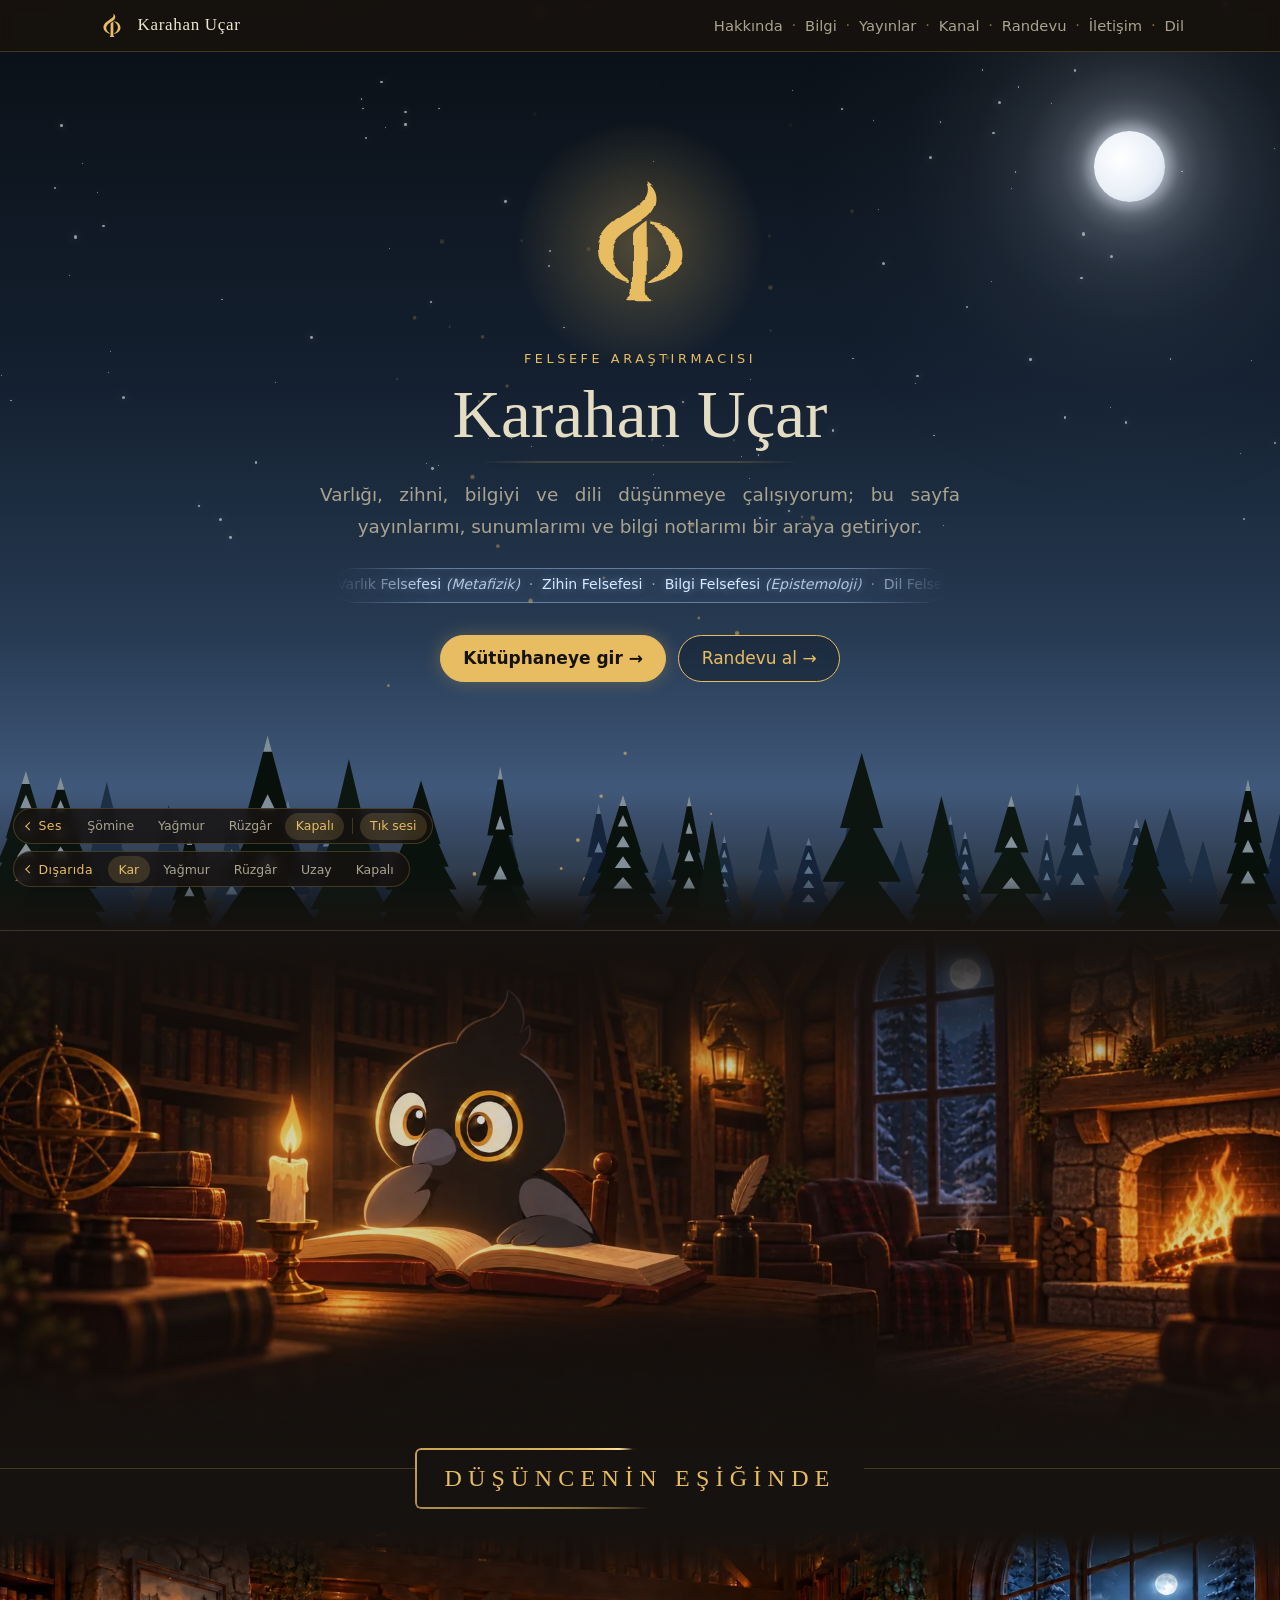
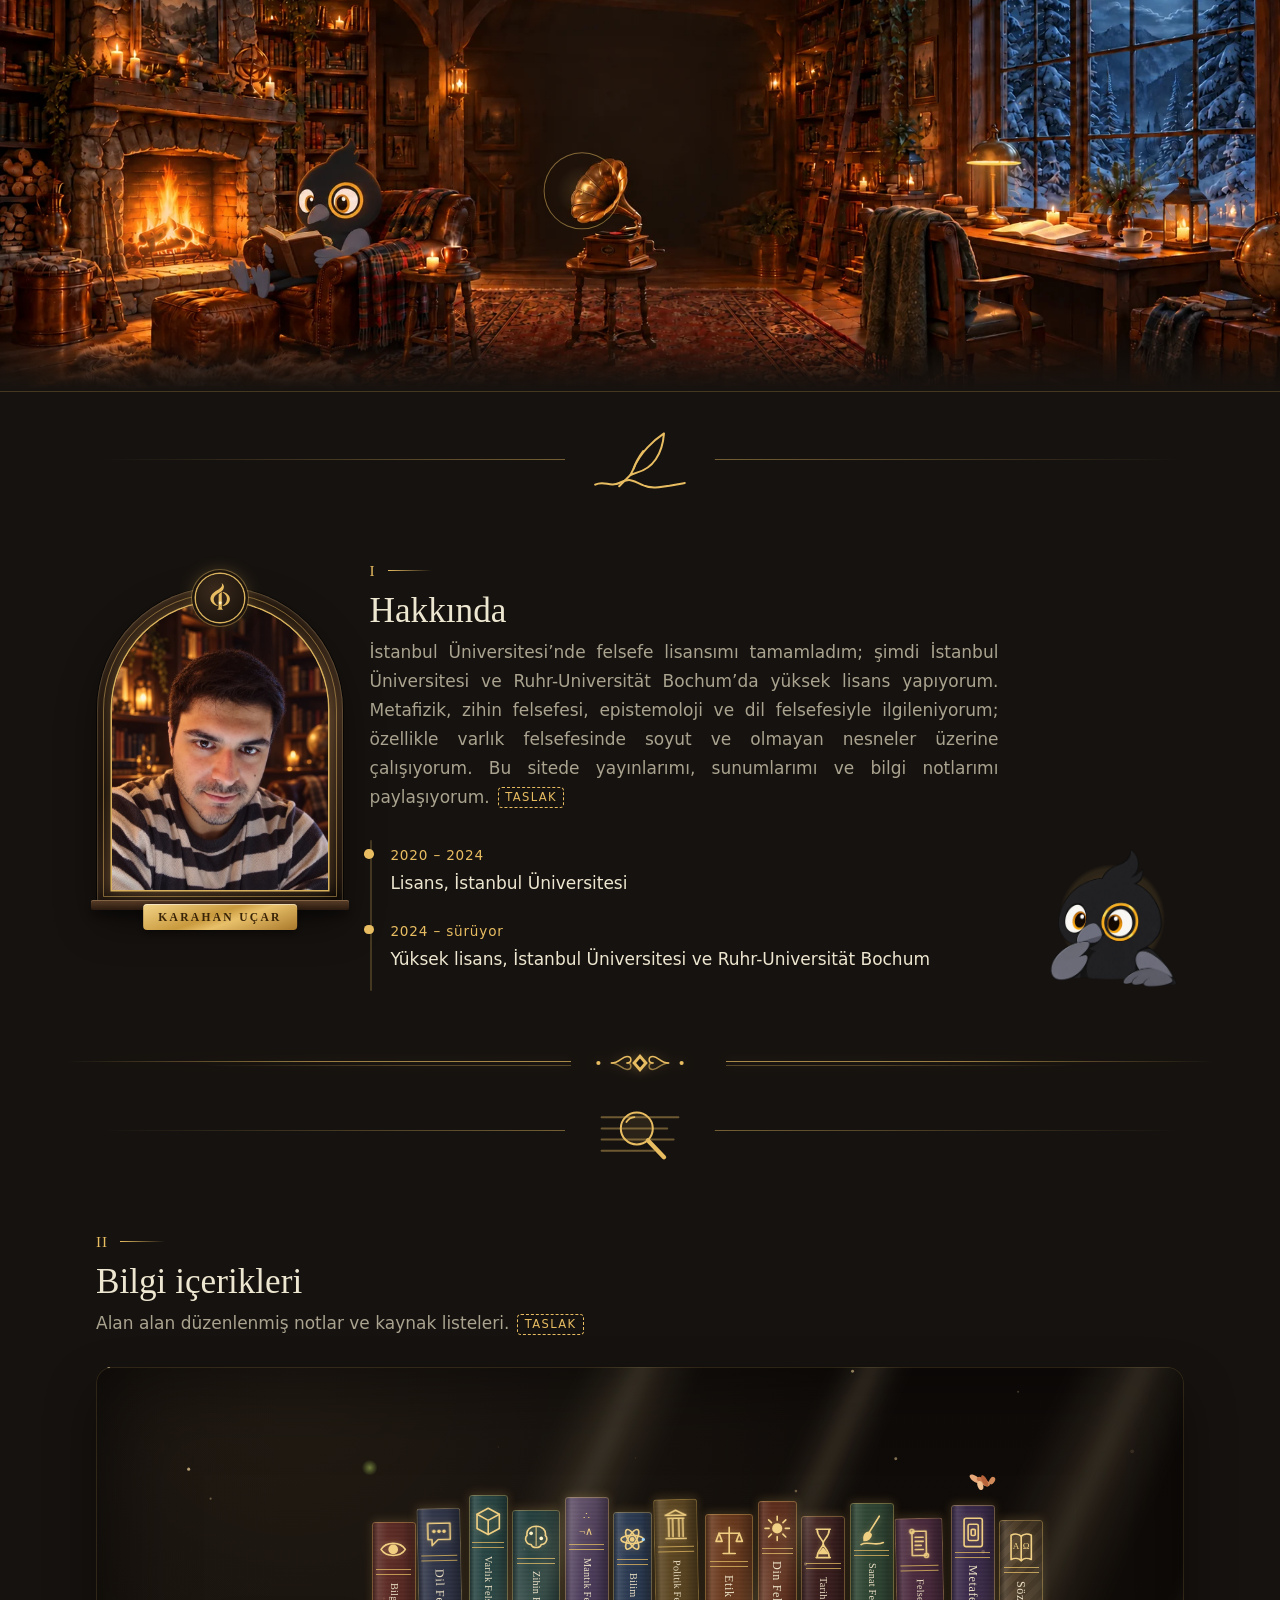
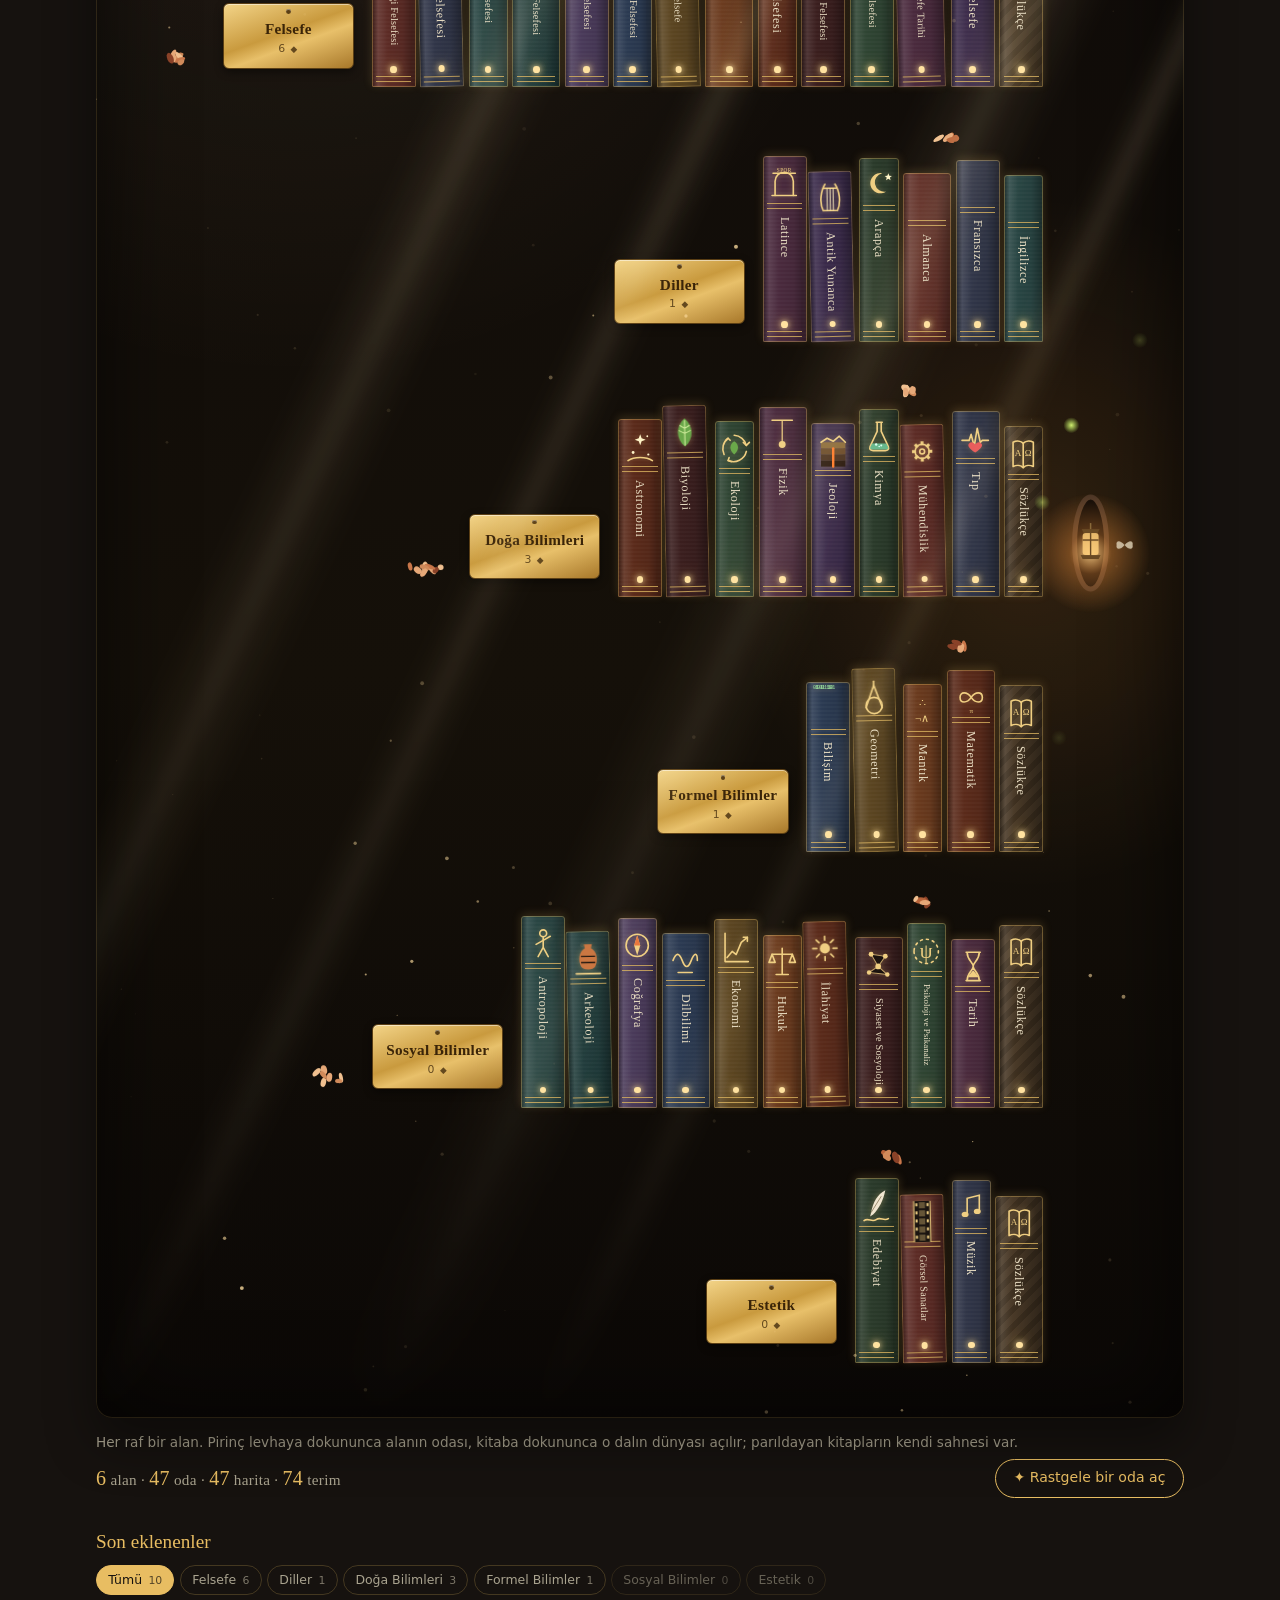
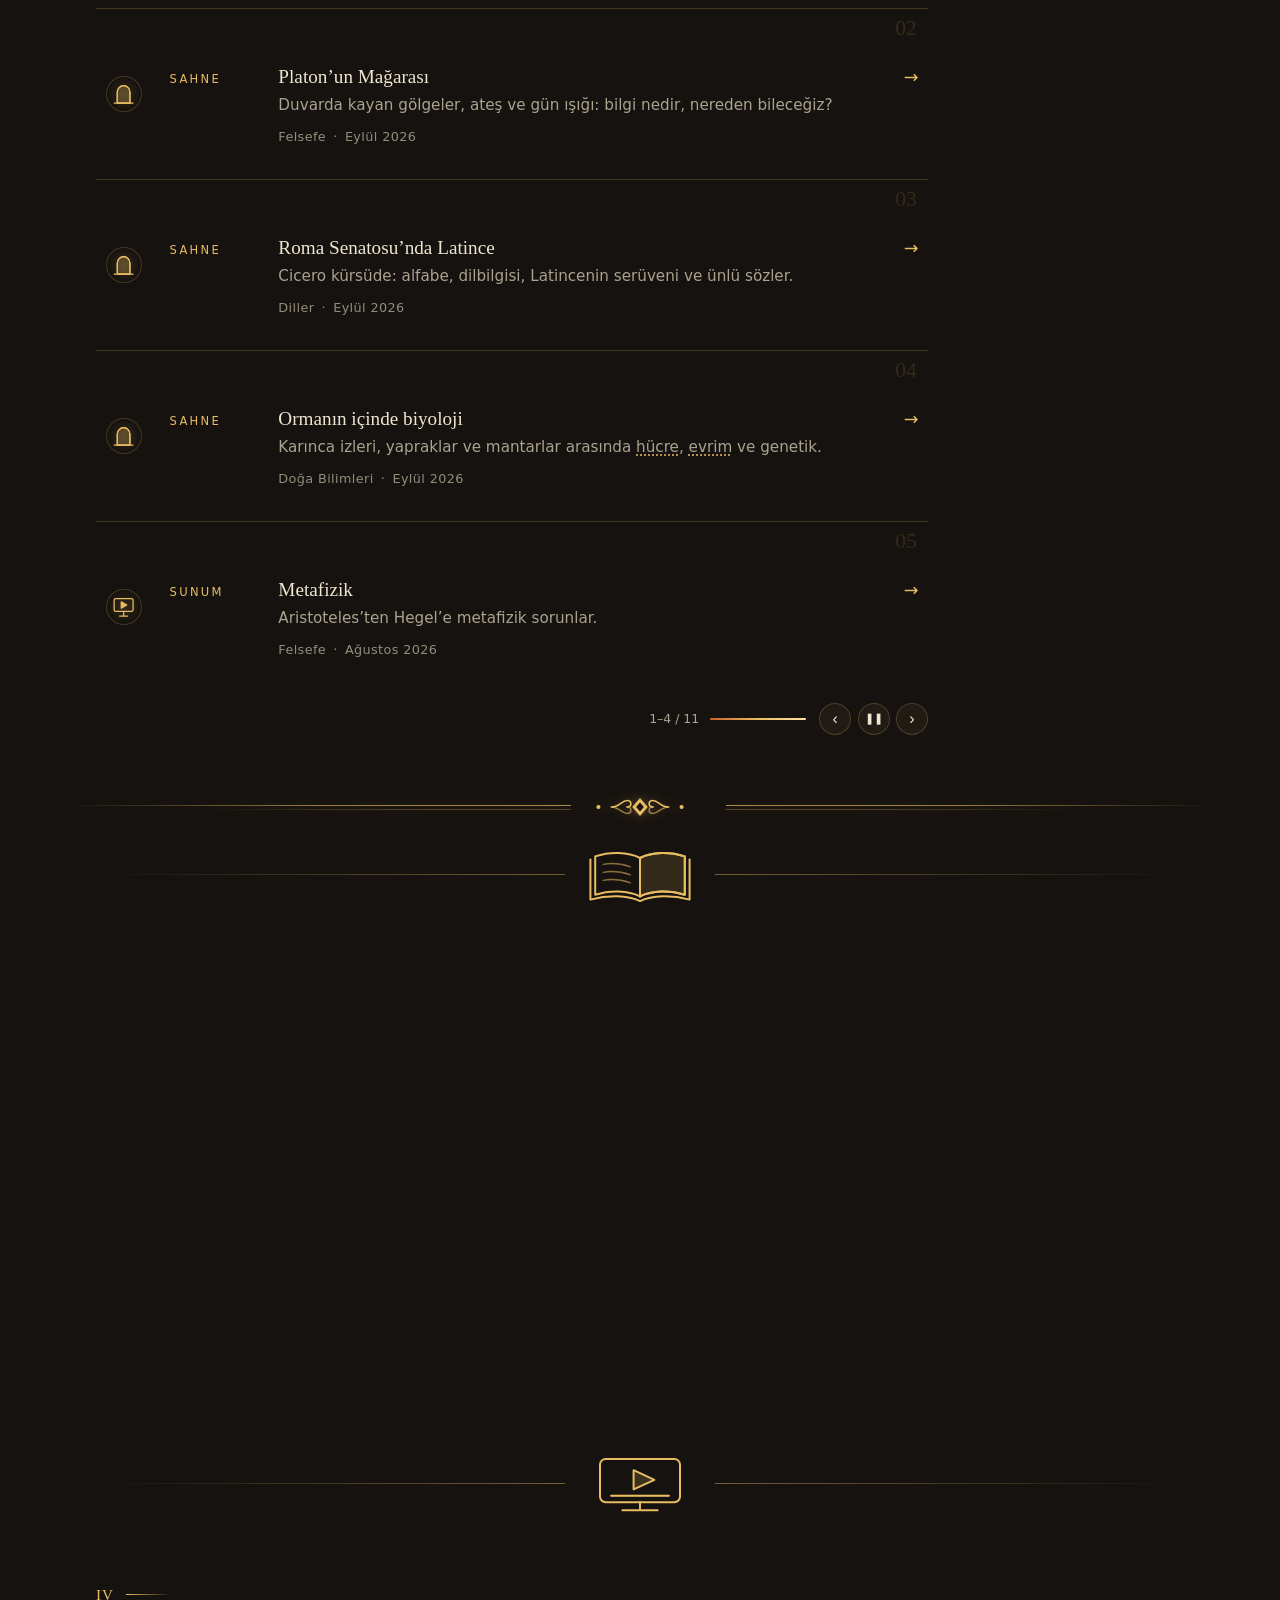
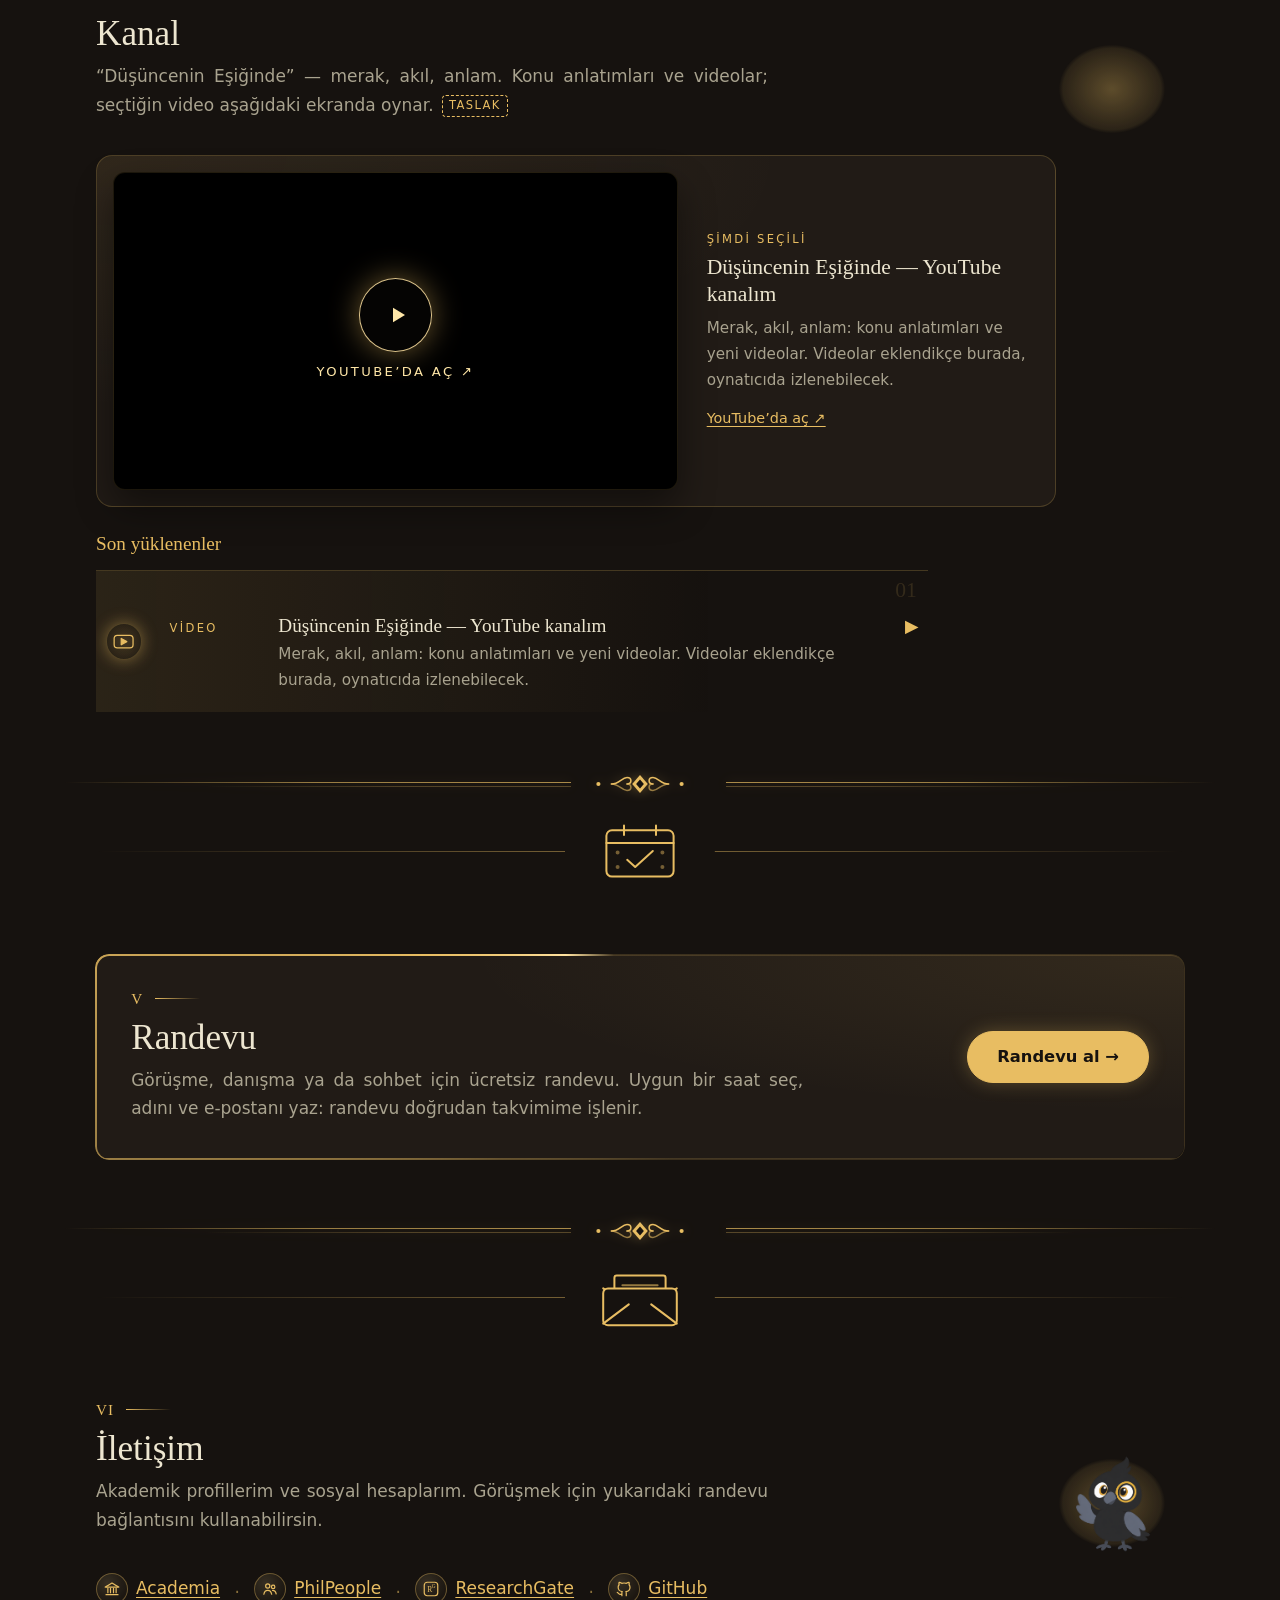
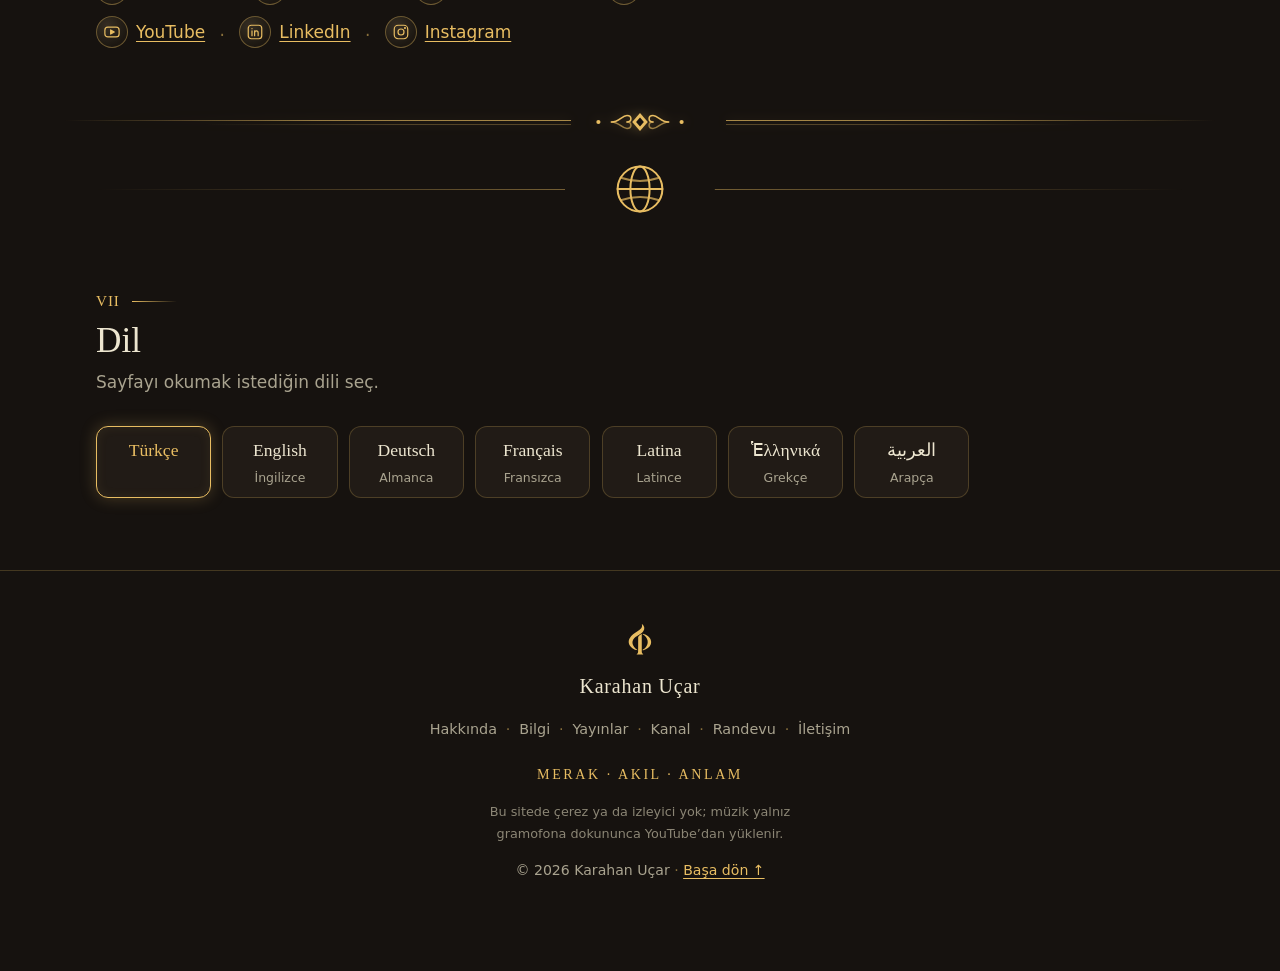
==== karahanucar-com/index.html @ e43ade20 "Randevu: Google Takvim randevu akışı sayfanın içinde; sürüm 20260927a Co-Authored-By: Claude Opus 5." ====
<!DOCTYPE html>
<html lang="tr">
<head>
  <meta charset="UTF-8">
  <meta name="viewport" content="width=device-width, initial-scale=1">
  <title>Karahan Uçar — Felsefe, metafizik ve zihin felsefesi</title>
  <meta name="description" content="Karahan Uçar: felsefe araştırmacısı. Metafizik, zihin felsefesi, epistemoloji ve dil felsefesi; yayınlar, sunumlar ve bilgi içerikleri.">
  <meta name="theme-color" content="#16120f">
  <meta name="color-scheme" content="dark light">
  <link rel="icon" href="assets/logo.svg" type="image/svg+xml">
  <!-- Paylaşım önizlemesi (WhatsApp, LinkedIn, X...). Alan adı alınınca og:image ve og:url tam adrese (https://karahanucar.com/...) çevrilmeli; site-kontrol.py hatırlatır. -->
  <meta property="og:type" content="website">
  <meta property="og:site_name" content="Karahan Uçar">
  <meta property="og:title" content="Karahan Uçar — Düşüncenin Eşiğinde">
  <meta property="og:description" content="Felsefe araştırmacısı: metafizik, zihin felsefesi, epistemoloji ve dil felsefesi. Yayınlar, etkileşimli sunumlar ve bilgi notları.">
  <meta property="og:image" content="assets/og-kapak.jpg">
  <meta property="og:image:width" content="1200">
  <meta property="og:image:height" content="630">
  <meta property="og:image:alt" content="Karlı bir gecede şömineli kütüphane, ortada altın phi-alev logo, masada kitap okuyan kuzgun maskot">
  <meta property="og:locale" content="tr_TR">
  <meta name="twitter:card" content="summary_large_image">
  <!-- Arama motorları için kimlik kartı: yeni bir profil açılırsa sameAs listesine ekle -->
  <script type="application/ld+json">
  {
    "@context": "https://schema.org",
    "@type": "Person",
    "name": "Karahan Uçar",
    "jobTitle": "Felsefe araştırmacısı",
    "affiliation": [
      { "@type": "CollegeOrUniversity", "name": "İstanbul Üniversitesi" },
      { "@type": "CollegeOrUniversity", "name": "Ruhr-Universität Bochum" }
    ],
    "knowsAbout": ["Metafizik", "Zihin felsefesi", "Epistemoloji", "Dil felsefesi"],
    "sameAs": [
      "https://philpeople.org/profiles/karahan-ucar",
      "https://istanbul.academia.edu/KarahanU%C3%A7ar",
      "https://www.researchgate.net/profile/Karahan-Ucar",
      "https://github.com/karahanucr",
      "https://www.youtube.com/@karahan6927",
      "https://www.linkedin.com/in/karahan-undefined-ba685223a/",
      "https://www.instagram.com/karahan.ucr/"
    ]
  }
  </script>
  <link rel="preload" as="image" href="assets/gpt/maskotlu-kutuphane.webp" fetchpriority="high">
  <link rel="stylesheet" href="css/style.css?v=20260927a">
  <link rel="stylesheet" href="css/sahne.css?v=20260927a">
  <script>document.documentElement.classList.add("js");
    /* Tema: ay/güneş tıklamasıyla seçilen gündüz hâli, boyamadan önce uygulanır (yanıp sönme olmasın) */
    try { if (localStorage.getItem("tema") === "gunduz") document.documentElement.classList.add("gunduz"); } catch (e) {}</script>
</head>
<body>

<a class="atla" href="#hakkinda">İçeriğe geç</a>

<!-- Dışarıdaki hava (kar/yağmur) ve şömine ışığı: sayfanın arkasında sabit katmanlar -->
<canvas id="hava" aria-hidden="true"></canvas>
<div class="ates-isigi" aria-hidden="true"></div>
<div class="simsek" aria-hidden="true"></div>

<!-- Ateş dalgalanması: logoya uygulanan hafif ısı-titreşimi filtresi (şekli yeniden çizmez) -->
<svg width="0" height="0" style="position:absolute" aria-hidden="true" focusable="false">
  <defs>
    <filter id="ates" x="-10%" y="-10%" width="120%" height="120%">
      <feTurbulence id="ates-gurultu" type="fractalNoise" baseFrequency="0.012 0.03" numOctaves="2" seed="4" result="n"/>
      <feDisplacementMap in="SourceGraphic" in2="n" scale="9" xChannelSelector="R" yChannelSelector="G"/>
    </filter>
  </defs>
</svg>

<header class="top">
  <div class="wrap">
    <a class="brand" href="#top"><img src="assets/logo-seffaf.svg" alt="" width="32" height="32"><span>Karahan Uçar</span></a>
    <nav aria-label="Ana menü">
      <a href="#hakkinda">Hakkında</a>
      <span class="ayir" aria-hidden="true">·</span>
      <a href="#bilgi">Bilgi</a>
      <span class="ayir" aria-hidden="true">·</span>
      <a href="#yayinlar">Yayınlar</a>
      <span class="ayir" aria-hidden="true">·</span>
      <a href="#kanal">Kanal</a>
      <span class="ayir" aria-hidden="true">·</span>
      <a href="#randevu">Randevu</a>
      <span class="ayir" aria-hidden="true">·</span>
      <a href="#iletisim">İletişim</a>
      <span class="ayir" aria-hidden="true">·</span>
      <div class="dil-menu">
        <a href="#dil" class="dil-tetik" aria-haspopup="true">Dil</a>
        <ul class="dil-liste">
          <li><button type="button" data-dil="tr" lang="tr" data-sabit>Türkçe</button></li>
          <li><button type="button" data-dil="en" lang="en" data-sabit>English</button></li>
          <li><button type="button" data-dil="de" lang="de" data-sabit>Deutsch</button></li>
          <li><button type="button" data-dil="fr" lang="fr" data-sabit>Français</button></li>
          <li><button type="button" data-dil="la" lang="la" data-sabit>Latina</button></li>
          <li><button type="button" data-dil="el" lang="grc" data-sabit>Ἑλληνικά</button></li>
          <li><button type="button" data-dil="ar" lang="ar" data-sabit>العربية</button></li>
        </ul>
      </div>
    </nav>
  </div>
  <!-- Okuma ilerlemesi: menünün alt kenarında, kaydırdıkça soldan sağa yanan kor çizgisi -->
  <div class="ilerleme" aria-hidden="true"></div>
</header>

<main id="top">
  <div class="hero">
    <button type="button" class="ay" aria-pressed="false" aria-label="Gündüze geç (güneşi doğur)" title="Güneşi doğur"></button>
    <div class="yildizlar" aria-hidden="true"></div>
    <div class="orman" aria-hidden="true"></div>
    <canvas id="kor" aria-hidden="true"></canvas>
    <div class="wrap hero-in">
      <div class="flame-wrap">
        <img class="flame" src="assets/logo-seffaf.svg" alt="Karahan Uçar logosu: altın rengi phi ve alev" width="144" height="144">
      </div>
      <p class="eyebrow">Felsefe araştırmacısı</p>
      <h1>Karahan Uçar</h1>
      <p class="lead">Varlığı, zihni, bilgiyi ve dili düşünmeye çalışıyorum; bu sayfa yayınlarımı, sunumlarımı ve bilgi notlarımı bir araya getiriyor.</p>
      <!-- Çalışma alanları: tek bir şeritte, soldan sağa durmadan kayar (ikinci kopya kesintisiz döngü içindir) -->
      <ul class="tags" aria-label="Çalışma alanları">
        <li class="kayan kayan-serit"><span class="kayan-iz"><span>Varlık Felsefesi <span class="yun">(Metafizik)</span></span><i aria-hidden="true">·</i><span>Zihin Felsefesi</span><i aria-hidden="true">·</i><span>Bilgi Felsefesi <span class="yun">(Epistemoloji)</span></span><i aria-hidden="true">·</i><span>Dil Felsefesi</span><i aria-hidden="true">·</i><span class="kayan-kopya" aria-hidden="true"><span>Varlık Felsefesi <span class="yun">(Metafizik)</span></span><i>·</i><span>Zihin Felsefesi</span><i>·</i><span>Bilgi Felsefesi <span class="yun">(Epistemoloji)</span></span><i>·</i><span>Dil Felsefesi</span><i>·</i></span></span></li>
      </ul>
      <p class="hero-eylem">
        <a class="button button-dolu" href="#bilgi">Kütüphaneye gir →</a>
        <a class="button" href="#randevu">Randevu al →</a>
      </p>
    </div>
  </div>

  <div class="sahne" role="img" aria-label="Mum ışığında bir kütüphanede kitap okuyan kuzgun maskot">
    <div class="sahne-in">
      <img src="assets/gpt/maskotlu-kutuphane.webp" alt="" width="1915" height="821" fetchpriority="high" decoding="async">
    </div>
  </div>

  <!-- İki görsel bandı arasındaki eşik: kart çerçevelerindeki gibi dönen ışıklı, üstten ve alttan yazıyı çevreleyen çizgi -->
  <div class="wrap">
    <div class="esik"><span class="esik-yazi">Düşüncenin eşiğinde</span></div>
  </div>

<!-- Kabin iç mekânı (GPT Image üretimi, deneme): şömine, karlı pencere ve lamba ışığı üzerinde hafif hareket -->
  <div class="kabin-kap">
    <div class="kabin" role="img" aria-label="Ormanın ortasında kitaplıklı bir kabin: kuzgun maskot şöminenin önündeki deri koltukta kitap okuyor, kemerli pencerenin ardında karlı çam ormanı ve dolunay görünüyor">
      <div class="kabin-in">
        <img src="assets/gpt/kabin-maskot-koltuk-v3.webp" alt="" width="1915" height="821" loading="lazy" decoding="async">
        <div class="k-somine"></div>
        <div class="k-lamba"></div>
        <div class="k-kar"></div>
        <button type="button" class="gramofon" style="--x:0.455;--y:0.555;--w:0.06" aria-haspopup="dialog" aria-expanded="false">
          <span class="sr-only">Müzik çal</span>
        </button>
      </div>
    </div>
  </div>

  <!-- Radyo çubuğu: gramofona tıklayınca sayfanın altında açılır; YouTube API yalnız o zaman yüklenir.
       Video karesi küçük tutulur, gerçek kontrol (çal/duraklat/ileri/geri/kapat) kendi düğmelerimizle yapılır. -->
  <div class="radyo" hidden role="region" aria-label="Müzik çubuğu">
    <div class="radyo-kare"><div id="radyo-oynatici"></div></div>
    <div class="radyo-bilgi">
      <span class="radyo-baslik">Müzik yükleniyor…</span>
      <span class="radyo-durum"></span>
    </div>
    <div class="radyo-kontrol">
      <button type="button" class="radyo-geri" aria-label="Önceki parça">⏮</button>
      <button type="button" class="radyo-oynat" aria-label="Çal / Duraklat" aria-pressed="false">▶</button>
      <button type="button" class="radyo-ileri" aria-label="Sonraki parça">⏭</button>
      <button type="button" class="radyo-sessiz" aria-label="Sesi kapat/aç" aria-pressed="false">🔊</button>
    </div>
    <button type="button" class="radyo-kapat" aria-label="Müziği kapat">×</button>
  </div>

  <div class="wrap ayrac" aria-hidden="true">
    <svg class="ikon" viewBox="0 0 140 80" width="112" height="64" fill="none" stroke="currentColor" stroke-width="2.5" stroke-linecap="round" stroke-linejoin="round">
      <path class="yaz" pathLength="1" d="M14 72C26 66 32 76 44 70S60 66 72 72S92 76 126 70"/>
      <g class="tuy">
        <path d="M100 8C88 16 70 32 62 52L58 60L66 57C86 52 98 34 100 8Z"/>
        <path d="M58 60L44 74M74 30C68 38 64 46 62 52"/>
      </g>
    </svg>
  </div>

  <section id="hakkinda" class="reveal">
    <div class="wrap hakkinda">
      <!-- Portre: kütüphane penceresi gibi kemerli, oyma ahşap çerçeve; tepede logolu kilit taşı, altta pirinç levha.
           Çerçeve sabittir; yalnız camda ara sıra bir ışık yansıması geçer ve alttan mum ışığı hafifçe nefes alır. -->
      <figure class="portre">
        <span class="portre-cerceve" aria-hidden="true"></span>
        <span class="portre-cam"><img src="assets/portre.webp" alt="Karahan Uçar’ın portresi" width="600" height="800" loading="lazy" decoding="async"><span class="portre-parilti" aria-hidden="true"></span></span>
        <span class="portre-kilit" aria-hidden="true"><svg class="logo-ciz" viewBox="0 0 1254 1254" width="40" height="40"><defs><mask id="lcMaske" maskUnits="userSpaceOnUse" x="0" y="0" width="1254" height="1254"><path class="lc-kalem" d="M688 152 C712 212 712 282 652 356 C600 410 490 450 420 530 C352 610 332 700 372 780 C404 846 460 888 526 916 L548 1046 L712 1046 L716 924 C800 896 886 836 912 750 C936 668 902 590 850 540 C806 496 762 468 716 452 L628 470 L628 1046" fill="none" stroke="#fff" stroke-width="175" stroke-linecap="round" stroke-linejoin="round"/></mask></defs><path d="M528.45,1058.63 C525,1053.71 527.2,1049.89 536.63,1044.42 C554.39,1034.1 565.05,1018.44 569.66,995.91 C571.24,988.16 571.42,970.14 571.94,766.5 L572.5,545.5 L575.12,538.76 C582.37,520.14 596.84,504.08 628.56,479.46 C642.03,469.02 660.47,455.66 672.5,447.65 L679.5,442.99 L680.07,715.24 C680.47,905.02 680.97,989.01 681.72,992.5 C686.36,1013.9 690.56,1022.63 701.47,1033.51 C706.38,1038.41 711.93,1042.81 715.74,1044.82 C722.35,1048.3 724,1050.23 724,1054.5 C724,1061.28 732.59,1060.74 625.99,1060.72 L529.91,1060.71 L528.45,1058.63 Z M521.5,928.54 C460.61,914.05 408.37,885.5 366.92,844.07 C266.74,743.95 264.28,620.33 360.29,511.33 C397.94,468.58 433.27,440.98 518.5,387.71 C549.74,368.18 581.23,347.16 597.5,334.96 C664.27,284.92 690.4,244.4 688.73,193.5 C688.12,174.79 685.81,165.64 676.28,144.06 C675.51,142.33 684.53,148.56 695.5,157.35 C761.79,210.45 774.74,287.3 729.17,357.07 C702.55,397.81 671.31,423.54 574.5,484.47 C509.55,525.34 482.59,544.82 460,567.16 C403.95,622.58 387.6,694.64 414.54,767.53 C434.71,822.11 474.3,869.49 533.57,909.96 C548.46,920.13 551.21,924.64 545.69,929.83 C542.53,932.79 538.45,932.57 521.5,928.54 Z M705.56,929.78 C701.52,924.01 704.49,919.2 716.26,912.43 C750.14,892.94 781.56,865.09 805.86,833 C863.09,757.43 873.79,667.62 835,588.5 C811.06,539.69 762.46,488.57 715.72,463.04 C705.29,457.34 702.62,452.3 707.04,446.67 C709.94,442.98 714.07,442.56 728.85,444.44 C803.1,453.89 882.99,507.02 924.87,574.79 C962.13,635.1 970.15,703.83 946.93,764.03 C915.04,846.71 827.55,912.74 726.46,930.43 C713.33,932.72 707.49,932.54 705.56,929.78 Z" fill="#E8BD62" fill-rule="evenodd" mask="url(#lcMaske)"/><circle class="lc-uc" cx="688" cy="152" r="46" fill="#fff3c8"/></svg></span>
        <figcaption class="portre-levha" data-sabit>Karahan Uçar</figcaption>
      </figure>
      <div class="hakkinda-metin">
        <p class="bolum-no" aria-hidden="true" data-sabit>I</p>
        <h2>Hakkında</h2>
        <p class="sub">İstanbul Üniversitesi’nde felsefe lisansımı tamamladım; şimdi İstanbul Üniversitesi ve Ruhr-Universität Bochum’da yüksek lisans yapıyorum. Metafizik, zihin felsefesi, epistemoloji ve dil felsefesiyle ilgileniyorum; özellikle varlık felsefesinde soyut ve olmayan nesneler üzerine çalışıyorum. Bu sitede yayınlarımı, sunumlarımı ve bilgi notlarımı paylaşıyorum.<span class="draft">taslak</span></p>
        <ul class="timeline">
          <li><span class="when">2020 – 2024</span><br>Lisans, İstanbul Üniversitesi</li>
          <li><span class="when">2024 – sürüyor</span><br>Yüksek lisans, İstanbul Üniversitesi ve Ruhr-Universität Bochum</li>
        </ul>
      </div>
      <img class="maskot maskot-yan" src="assets/gpt/maskot-seffaf.webp" alt="Kanadını çenesine dayamış, meraklı bakan kuzgun maskot" width="640" height="649" loading="lazy" decoding="async">
    </div>
  </section>

  <div class="wrap ayrac" aria-hidden="true">
    <svg class="ikon" viewBox="0 0 140 80" width="112" height="64" fill="none" stroke="currentColor" stroke-width="2.5" stroke-linecap="round" stroke-linejoin="round">
      <path d="M22 24H118M22 38H104M22 52H112M22 66H88" opacity=".42"/>
      <g class="mercek">
        <circle cx="66" cy="38" r="20"/>
        <path class="parilti" d="M53 30A14 14 0 0 1 63 24" stroke-width="2.2"/>
        <path d="M80 53L100 74" stroke-width="5.5"/>
      </g>
    </svg>
  </div>

  <section id="bilgi" class="reveal">
    <div class="wrap">
      <p class="bolum-no" aria-hidden="true" data-sabit>II</p>
      <h2>Bilgi içerikleri</h2>
      <p class="sub">Alan alan düzenlenmiş notlar ve kaynak listeleri.<span class="draft">taslak</span></p>

      <!-- Kitaplık: her raf bir alan, her kitap bir dal. Raflar js/kitaplik.js'teki listeden kurulur (yeni dal eklemek için oraya bir satır ekle).
           Pirinç levha alanın odasını, kitap o dalın sahnesini açar; sahnesi olmayan kitap alanın odasına götürür. -->
      <div class="kitaplik" id="kitaplik"></div>
      <p class="raf-ipucu">Her raf bir alan. Pirinç levhaya dokununca alanın odası, kitaba dokununca o dalın dünyası açılır; parıldayan kitapların kendi sahnesi var.</p>
      <!-- Kitaplığın özeti ve tesadüf düğmesi: raftan rastgele bir kitap çekip odasını açar -->
      <div class="kitaplik-alt">
        <p class="kl-sayac" aria-live="polite"><span data-sabit class="kl-s-alan">6</span> <span>alan</span> · <span data-sabit class="kl-s-oda">0</span> <span>oda</span> · <span data-sabit class="kl-s-harita">0</span> <span>harita</span> · <span data-sabit class="kl-s-terim">0</span> <span>terim</span></p>
        <button type="button" class="rastgele-oda"><span aria-hidden="true">✦</span> Rastgele bir oda aç</button>
      </div>

      <div class="dizin-bas">
        <h3 class="alt-baslik">Son eklenenler</h3>
        <div class="dizin-suz" role="group" aria-label="Alanlara göre süz">
          <button type="button" class="suz" data-alan="hepsi" aria-pressed="true">Tümü <span class="suz-sayi" data-sabit></span></button>
          <button type="button" class="suz" data-alan="felsefe" aria-pressed="false">Felsefe <span class="suz-sayi" data-sabit></span></button>
          <button type="button" class="suz" data-alan="diller" aria-pressed="false">Diller <span class="suz-sayi" data-sabit></span></button>
          <button type="button" class="suz" data-alan="doga-bilimleri" aria-pressed="false">Doğa Bilimleri <span class="suz-sayi" data-sabit></span></button>
          <button type="button" class="suz" data-alan="formel-bilimler" aria-pressed="false">Formel Bilimler <span class="suz-sayi" data-sabit></span></button>
          <button type="button" class="suz" data-alan="sosyal-bilimler" aria-pressed="false">Sosyal Bilimler <span class="suz-sayi" data-sabit></span></button>
          <button type="button" class="suz" data-alan="estetik" aria-pressed="false">Estetik <span class="suz-sayi" data-sabit></span></button>
        </div>
      </div>
      <!-- YENİ İÇERİK EKLEMEK: js/icerik.js dosyasına bir kayıt ekle. Aynı kayıt kendiliğinden burada, türüne göre
           Yayınlar'da (belge) ya da Kanal'da (video) ve ilgili sahnenin "Çalışmalarım" sandığında görünür.
           Dörtten fazla kayıt olunca liste kendi penceresi içinde, sırayla akar (sayfa düzeni kıpırdamaz). -->
      <div class="dizin-kap akis" data-akis="bilgi"></div>
      <p class="dizin-bos" hidden>Bu rafta henüz içerik yok; yakında eklenecek.</p>
    </div>
  </section>


  <div class="wrap ayrac" aria-hidden="true">
    <svg class="kitap-ikon" viewBox="0 0 140 80" width="112" height="64" fill="none" stroke="currentColor" stroke-width="2" stroke-linecap="round" stroke-linejoin="round">
      <path d="M8 22V72C30 66 55 66 70 74C85 66 110 66 132 72V22"/>
      <path d="M70 20C55 12 32 12 14 18V66C32 60 55 60 70 68Z"/>
      <path d="M70 20C85 12 108 12 126 18V66C108 60 85 60 70 68Z"/>
      <path d="M70 20V68"/>
      <path class="satir" d="M24 28C34 26 46 27 58 31M24 38C34 36 46 37 58 41M24 48C34 46 46 47 58 51"/>
      <path class="sayfa" d="M70 20C85 12 108 12 126 18V66C108 60 85 60 70 68Z"/>
    </svg>
  </div>

  <section id="yayinlar" class="reveal">
    <div class="wrap">
      <p class="bolum-no" aria-hidden="true" data-sabit>III</p>
      <h2>Yayınlar</h2>
      <p class="sub">Makaleler, bildiriler, sunum metinleri ve diğer belgeler. Bir başlığa dokununca açıklaması ve indirme bağlantısı açılır.<span class="draft">taslak</span></p>
      <!-- Yeni yayın: js/icerik.js'e "belge" alanı olan bir kayıt ekle (dosyayı belgeler/ klasörüne koy). -->
      <div class="akis yayin-akis" data-akis="yayin"></div>
    </div>
  </section>

  <div class="wrap ayrac" aria-hidden="true">
    <svg class="ikon" viewBox="0 0 140 80" width="112" height="64" fill="none" stroke="currentColor" stroke-width="2.5" stroke-linecap="round" stroke-linejoin="round">
      <rect x="20" y="10" width="100" height="54" rx="7"/>
      <path d="M70 64V72M48 74H92"/>
      <path class="oynat" d="M62 24L88 36L62 48Z"/>
      <path d="M34 56H106" opacity=".25"/>
      <path class="ilerle" pathLength="1" d="M34 56H106"/>
    </svg>
  </div>

  <section id="kanal" class="reveal">
    <div class="wrap head">
      <div>
        <p class="bolum-no" aria-hidden="true" data-sabit>IV</p>
        <h2>Kanal</h2>
        <p class="sub">“Düşüncenin Eşiğinde” — merak, akıl, anlam. Konu anlatımları ve videolar; seçtiğin video aşağıdaki ekranda oynar.<span class="draft">taslak</span></p>
      </div>
      <img class="maskot maskot-yan" src="assets/maskot/kesfetti.png" alt="Neşeli kuzgun maskot iki kanadını açmış" width="170" height="141" loading="lazy" decoding="async">
    </div>
    <div class="wrap">
      <!-- Video ekranı: YouTube yalnız "İzle"ye basınca yüklenir (önceden hiçbir şey çekilmez). Videolar js/icerik.js'te (tur: "video"). -->
      <div class="video-panel">
        <div class="video-ekran">
          <div class="video-kapak"><img src="assets/kanal-banner.webp" alt="" width="1920" height="525" loading="lazy" decoding="async">
            <button type="button" class="video-oynat"><span class="video-oynat-daire" aria-hidden="true"><svg viewBox="0 0 40 40"><path d="M15 11L30 20L15 29Z"/></svg></span><span class="video-oynat-ad">İzle</span></button>
          </div>
          <div class="video-yer"></div>
        </div>
        <div class="video-bilgi">
          <p class="video-tur">Şimdi seçili</p>
          <h3 class="video-baslik" data-sabit></h3>
          <p class="video-aciklama" data-sabit></p>
          <a class="video-dis" href="https://www.youtube.com/@karahan6927" target="_blank" rel="noopener">YouTube’da aç ↗</a>
        </div>
      </div>
      <div class="dizin-bas"><h3 class="alt-baslik">Son yüklenenler</h3></div>
      <div class="dizin-kap akis" data-akis="video"></div>
    </div>
  </section>

  <div class="wrap ayrac" aria-hidden="true">
    <svg class="ikon" viewBox="0 0 140 80" width="112" height="64" fill="none" stroke="currentColor" stroke-width="2.5" stroke-linecap="round" stroke-linejoin="round">
      <rect x="28" y="14" width="84" height="58" rx="7"/>
      <path d="M28 30H112M50 8V20M90 8V20"/>
      <path d="M42 42h.01M98 42h.01M42 60h.01M98 60h.01" stroke-width="5" opacity=".45"/>
      <path class="yaz" pathLength="1" d="M54 51L64 60L86 40"/>
    </svg>
  </div>

  <!-- Randevu: "Randevu al" sayfanın içinde Google Takvim randevu sayfasını açar (seç → ad, soyad, e-posta → onay).
       data-gomme: Google Takvim › Randevu takvimi › Paylaş › "Web sitesine yerleştir" kodundaki src adresi (…/appointments/schedules/…?gv=true). -->
  <section id="randevu" class="reveal" data-gomme="">
    <div class="wrap">
      <div class="randevu-kart">
        <div>
          <p class="bolum-no" aria-hidden="true" data-sabit>V</p>
          <h2>Randevu</h2>
          <p class="sub">Görüşme, danışma ya da sohbet için ücretsiz randevu. Uygun bir saat seç, adını ve e-postanı yaz: randevu doğrudan takvimime işlenir.</p>
        </div>
        <p class="randevu-eylem"><a class="button button-dolu randevu-ac" href="https://calendar.app.google/ZSN4GiqtzyHujUwp6" target="_blank" rel="noopener" aria-expanded="false" aria-controls="randevu-takvim">Randevu al →</a></p>
      </div>
      <div class="randevu-takvim" id="randevu-takvim" hidden>
        <div class="rt-bas"><p class="rt-baslik"><span class="rt-simge" aria-hidden="true">✦</span> Uygun bir saat seç</p>
          <p class="rt-araclar"><a class="rt-sekme" href="https://calendar.app.google/ZSN4GiqtzyHujUwp6" target="_blank" rel="noopener">Yeni sekmede aç ↗</a><button type="button" class="rt-kapat" aria-label="Takvimi kapat">×</button></p></div>
        <div class="rt-cerceve"><p class="rt-yukleniyor">Takvim yükleniyor…</p></div>
        <p class="rt-not">Takvim Google Takvim tarafından sunulur; seçtiğin saat, adın ve e-postan yalnızca randevu için kullanılır.</p>
      </div>
    </div>
  </section>

  <div class="wrap ayrac" aria-hidden="true">
    <svg class="ikon" viewBox="0 0 140 80" width="112" height="64" fill="none" stroke="currentColor" stroke-width="2.5" stroke-linecap="round" stroke-linejoin="round">
      <path class="kapak" d="M24 28L70 58L116 28"/>
      <g class="mektup">
        <rect x="38" y="12" width="64" height="44" rx="3" class="dolgu"/>
        <path d="M48 24H92M48 34H82" opacity=".6"/>
      </g>
      <rect x="24" y="28" width="92" height="46" rx="6" class="dolgu"/>
      <path d="M24 72L56 48M116 72L84 48"/>
    </svg>
  </div>

  <section id="iletisim" class="reveal">
    <div class="wrap head">
      <div>
        <p class="bolum-no" aria-hidden="true" data-sabit>VI</p>
        <h2>İletişim</h2>
        <p class="sub">Akademik profillerim ve sosyal hesaplarım. Görüşmek için yukarıdaki randevu bağlantısını kullanabilirsin.</p>
      </div>
      <img class="maskot maskot-yan" src="assets/maskot/selamliyor.png" alt="Gözlüklü kuzgun maskot kanadını kaldırıp selam veriyor" width="170" height="141" loading="lazy" decoding="async">
    </div>
    <div class="wrap">
      <ul class="links" aria-label="Akademik profiller">
        <li><a href="https://istanbul.academia.edu/KarahanU%C3%A7ar" rel="noopener"><span class="lk-simge" aria-hidden="true"><svg viewBox="0 0 24 24" width="18" height="18" fill="none" stroke="currentColor" stroke-width="1.6" stroke-linecap="round" stroke-linejoin="round"><path d="M3 9.5L12 4l9 5.5"/><path d="M4.5 9.5h15"/><path d="M6.5 11v6M10 11v6M14 11v6M17.5 11v6"/><path d="M4 19.5h16"/></svg></span><span class="lk-ad">Academia</span></a></li>
        <li><a href="https://philpeople.org/profiles/karahan-ucar" rel="noopener"><span class="lk-simge" aria-hidden="true"><svg viewBox="0 0 24 24" width="18" height="18" fill="none" stroke="currentColor" stroke-width="1.6" stroke-linecap="round" stroke-linejoin="round"><circle cx="9" cy="8" r="2.8"/><path d="M3.8 19c.6-3.4 2.6-5.2 5.2-5.2s4.6 1.8 5.2 5.2"/><circle cx="16.2" cy="9.2" r="2.3"/><path d="M15.4 13.9c2.5 0 4.3 1.6 4.8 4.6"/></svg></span><span class="lk-ad">PhilPeople</span></a></li>
        <li><a href="https://www.researchgate.net/profile/Karahan-Ucar" rel="noopener"><span class="lk-simge" aria-hidden="true"><svg viewBox="0 0 24 24" width="18" height="18" fill="none" stroke="currentColor" stroke-width="1.6" stroke-linecap="round" stroke-linejoin="round"><rect x="3" y="3" width="18" height="18" rx="4"/><text x="7" y="16.5" font-family="Georgia,serif" font-size="10" fill="currentColor" stroke="none">R</text><text x="13" y="11" font-family="Georgia,serif" font-size="7" fill="currentColor" stroke="none">G</text></svg></span><span class="lk-ad">ResearchGate</span></a></li>
        <li><a href="https://github.com/karahanucr" rel="noopener"><span class="lk-simge" aria-hidden="true"><svg viewBox="0 0 24 24" width="18" height="18" fill="none" stroke="currentColor" stroke-width="1.6" stroke-linecap="round" stroke-linejoin="round"><path d="M9 19c-4 1.3-4-2-6-2.5M15 21v-3.5c0-1 .1-1.4-.5-2 2.8-.3 5.5-1.4 5.5-6a4.6 4.6 0 0 0-1.3-3.2 4.2 4.2 0 0 0-.1-3.2s-1-.3-3.4 1.3a11.6 11.6 0 0 0-6.2 0C6.6 2.8 5.6 3.1 5.6 3.1a4.2 4.2 0 0 0-.1 3.2A4.6 4.6 0 0 0 4.2 9.5c0 4.6 2.7 5.7 5.5 6-.6.6-.6 1.2-.5 2V21"/></svg></span><span class="lk-ad">GitHub</span></a></li>
      </ul>
      <ul class="links" aria-label="Sosyal hesaplar">
        <li><a href="https://www.youtube.com/@karahan6927" rel="noopener"><span class="lk-simge" aria-hidden="true"><svg viewBox="0 0 24 24" width="18" height="18" fill="none" stroke="currentColor" stroke-width="1.6" stroke-linecap="round" stroke-linejoin="round"><rect x="2.5" y="5.5" width="19" height="13" rx="4"/><path d="M10.2 9.2v5.6l4.8-2.8z" fill="currentColor"/></svg></span><span class="lk-ad">YouTube</span></a></li>
        <li><a href="https://www.linkedin.com/in/karahan-undefined-ba685223a/" rel="noopener"><span class="lk-simge" aria-hidden="true"><svg viewBox="0 0 24 24" width="18" height="18" fill="none" stroke="currentColor" stroke-width="1.6" stroke-linecap="round" stroke-linejoin="round"><rect x="3" y="3" width="18" height="18" rx="4"/><path d="M8 10.5V17M8 7.4v.1M11.5 17v-6.5M11.5 13.2c0-1.6 1-2.7 2.4-2.7s2.3 1 2.3 2.7V17"/></svg></span><span class="lk-ad">LinkedIn</span></a></li>
        <li><a href="https://www.instagram.com/karahan.ucr/" rel="noopener"><span class="lk-simge" aria-hidden="true"><svg viewBox="0 0 24 24" width="18" height="18" fill="none" stroke="currentColor" stroke-width="1.6" stroke-linecap="round" stroke-linejoin="round"><rect x="3" y="3" width="18" height="18" rx="5.2"/><circle cx="12" cy="12" r="4"/><circle cx="17.3" cy="6.7" r=".6" fill="currentColor"/></svg></span><span class="lk-ad">Instagram</span></a></li>
      </ul>
    </div>
  </section>
  <div class="wrap ayrac" aria-hidden="true">
    <svg class="ikon" viewBox="0 0 140 80" width="112" height="64" fill="none" stroke="currentColor" stroke-width="2.5" stroke-linecap="round" stroke-linejoin="round">
      <circle cx="70" cy="40" r="28"/>
      <path d="M42 40H98"/>
      <ellipse class="meridyen" cx="70" cy="40" rx="12" ry="28"/>
      <path d="M46 26Q70 34 94 26M46 54Q70 46 94 54" opacity=".7"/>
    </svg>
  </div>

  <section id="dil" class="reveal">
    <div class="wrap">
      <p class="bolum-no" aria-hidden="true" data-sabit>VII</p>
      <h2>Dil</h2>
      <p class="sub">Sayfayı okumak istediğin dili seç.</p>
      <div class="diller" role="group" aria-label="Dil">
        <button type="button" class="dil" data-dil="tr" lang="tr"><span class="dil-ad" data-sabit>Türkçe</span><span class="dil-tr">Türkçe</span></button>
        <button type="button" class="dil" data-dil="en" lang="en"><span class="dil-ad" data-sabit>English</span><span class="dil-tr">İngilizce</span></button>
        <button type="button" class="dil" data-dil="de" lang="de"><span class="dil-ad" data-sabit>Deutsch</span><span class="dil-tr">Almanca</span></button>
        <button type="button" class="dil" data-dil="fr" lang="fr"><span class="dil-ad" data-sabit>Français</span><span class="dil-tr">Fransızca</span></button>
        <button type="button" class="dil" data-dil="la" lang="la"><span class="dil-ad" data-sabit>Latina</span><span class="dil-tr">Latince</span></button>
        <button type="button" class="dil" data-dil="el" lang="grc"><span class="dil-ad" data-sabit>Ἑλληνικά</span><span class="dil-tr">Grekçe</span></button>
        <button type="button" class="dil" data-dil="ar" lang="ar"><span class="dil-ad" data-sabit>العربية</span><span class="dil-tr">Arapça</span></button>
      </div>
    </div>
  </section>
</main>

<footer>
  <div class="wrap">
    <a class="brand alt-marka" href="#top"><img src="assets/logo-seffaf.svg" alt="" width="40" height="40"><span>Karahan Uçar</span></a>
    <nav class="alt-menu" aria-label="Alt menü">
      <a href="#hakkinda">Hakkında</a><span class="ayir" aria-hidden="true">·</span>
      <a href="#bilgi">Bilgi</a><span class="ayir" aria-hidden="true">·</span>
      <a href="#yayinlar">Yayınlar</a><span class="ayir" aria-hidden="true">·</span>
      <a href="#kanal">Kanal</a><span class="ayir" aria-hidden="true">·</span>
      <a href="#randevu">Randevu</a><span class="ayir" aria-hidden="true">·</span>
      <a href="#iletisim">İletişim</a>
    </nav>
    <p class="motto">MERAK · AKIL · ANLAM</p>
    <p class="gizlilik">Bu sitede çerez ya da izleyici yok; müzik yalnız gramofona dokununca YouTube’dan yüklenir.</p>
    <p>© 2026 Karahan Uçar<span class="ayir" aria-hidden="true"> · </span><a href="#top">Başa dön ↑</a></p>
  </div>
</footer>

<script src="js/hareket.js?v=20260927a"></script>
<script src="js/icerik.js?v=20260927a"></script>
<script src="js/kitaplik.js?v=20260927a"></script>
<script src="js/ses.js?v=20260927a"></script>
<script src="js/diller.js?v=20260927a"></script>
<script src="js/yazi.js?v=20260927a"></script>
<script src="js/tema.js?v=20260927a"></script>
<script src="js/logo-ciz.js?v=20260927a" defer></script>
<script src="js/randevu.js?v=20260927a" defer></script>
<script src="js/kutuphane.js?v=20260927a"></script>
<script src="js/arsiv.js?v=20260927a"></script>
<script src="js/sozlukce.js?v=20260927a"></script>
<script src="js/haritalar.js?v=20260927a"></script>
<script src="js/haritalar-ek.js?v=20260927a"></script>
<script src="js/haritalar-ek2.js?v=20260927a"></script>
<script src="js/terimce.js?v=20260927a"></script>
<script src="js/sahne/motor.js?v=20260927a"></script>
<script src="js/sahne/diller.js?v=20260927a"></script>
<script src="js/sahne/doga.js?v=20260927a"></script>
<script src="js/sahne/felsefe.js?v=20260927a"></script>
<script src="js/sahne/diger.js?v=20260927a"></script>
<script src="js/sahne/kit.js?v=20260927a"></script>
<script src="js/sahne/ek-felsefe.js?v=20260927a"></script>
<script src="js/sahne/ek-diller.js?v=20260927a"></script>
<script src="js/sahne/ek-doga.js?v=20260927a"></script>
<script src="js/sahne/ek-formel.js?v=20260927a"></script>
<script src="js/sahne/ek-sosyal.js?v=20260927a"></script>
<script src="js/sahne/ek-estetik.js?v=20260927a"></script>
<script src="js/sahne/ek-felsefe2.js?v=20260927a"></script>
<script src="js/sahne/ek-doga2.js?v=20260927a"></script>
<script src="js/sahne/ek-sosyal2.js?v=20260927a"></script>
<script src="js/sahne/ek-nesneler.js?v=20260927a"></script>
<script src="js/sahne/ek-nesneler2.js?v=20260927a"></script>
</body>
</html>
---- karahanucar-com/css/style.css ----
/* Karahan Uçar — kişisel/akademik site (TASLAK v0.1)
   Renkler kanal kimliğinden: koyu #181818, altın #E8BD62, fildişi. Harici font/CDN yok. */
:root {
  --bg: #16120f;   /* kanal koyusu #181818'in sıcak (ahşap/odun) tonlu hâli */
  --bg-2: #211b16;
  --line: rgba(232, 189, 98, .22);
  --gold: #E8BD62;
  --ivory: #EDE6D0;
  --muted: #A9A38F;
  --serif: "Iowan Old Style", "Palatino Linotype", Palatino, Georgia, serif;
  --sans: system-ui, -apple-system, "Segoe UI", Roboto, sans-serif;
  --wrap: 68rem;
}
* { box-sizing: border-box; margin: 0; padding: 0; }
html { scroll-behavior: smooth; }
body { background: var(--bg); color: var(--ivory); font: 1.0625rem/1.7 var(--sans); }
::selection { background: var(--gold); color: var(--bg); }
a { color: var(--gold); text-decoration-thickness: 1px; text-underline-offset: 3px; }
a:hover { color: var(--ivory); }
:focus-visible { outline: 2px solid var(--gold); outline-offset: 3px; }
.wrap { width: min(var(--wrap), 100% - 2rem); margin-inline: auto; }

/* Üst menü */
.top { position: sticky; top: 0; z-index: 10; background: rgba(22, 18, 15, .92); backdrop-filter: blur(6px); border-bottom: 1px solid var(--line); }
.top .wrap { display: flex; align-items: center; justify-content: space-between; gap: 1rem; padding-block: .6rem; flex-wrap: wrap; }
.brand { display: flex; align-items: center; gap: .6rem; color: var(--ivory); text-decoration: none; font-family: var(--serif); letter-spacing: .04em; }
.brand img { width: 2rem; height: 2rem; border-radius: 6px; }
.top nav { display: flex; gap: 1.1rem; flex-wrap: wrap; font-size: .92rem; }
.top nav a { color: var(--muted); text-decoration: none; white-space: nowrap; }
@media (max-width: 40rem) {
  .top nav { flex-wrap: nowrap; overflow-x: auto; width: 100%; gap: .9rem; font-size: .85rem; scrollbar-width: none; }
  .top nav::-webkit-scrollbar { display: none; }
}
.top nav a { transition: color .3s ease; }
/* Üzerine gelince renk değiştirmekle kalmaz; parlayıp sönmeyi sürdürür */
.top nav a:hover, .top nav a:focus-visible { color: var(--gold); animation: parla 1.4s ease-in-out infinite; }
@keyframes parla {
  0%, 100% { color: #9a7c3e; text-shadow: 0 0 0 rgba(232, 189, 98, 0); }
  50% { color: #FFE7A8; text-shadow: 0 0 8px rgba(232, 189, 98, .95), 0 0 20px rgba(232, 189, 98, .55); }
}

/* Kahraman */
.hero { position: relative; overflow: hidden; padding: clamp(3rem, 9vw, 7rem) 0 calc(var(--orman-h, 12rem) + 1.5rem); text-align: center; border-bottom: 1px solid var(--line); }
.hero-in { position: relative; z-index: 1; }
#kor { position: absolute; inset: 0; width: 100%; height: 100%; pointer-events: none; }

/* Ateş gibi logo: arkada titreyen sıcak ışık + kenarlarda hafif ısı dalgalanması */
.flame-wrap { position: relative; width: clamp(6.5rem, 17vw, 10rem); margin: 0 auto 1.5rem; }
.flame-wrap::before { content: ""; position: absolute; inset: -55%; border-radius: 50%; background: radial-gradient(closest-side, rgba(232, 189, 98, .30), rgba(232, 189, 98, .08) 55%, transparent 75%); animation: titre 3.4s ease-in-out infinite; }
.flame { position: relative; display: block; width: 100%; height: auto; filter: url(#ates); transform-origin: 50% 90%; animation: alev 4.2s ease-in-out infinite; }
@keyframes titre { 0%, 100% { opacity: .75; transform: scale(.94); } 30% { opacity: 1; transform: scale(1.04); } 55% { opacity: .82; transform: scale(.98); } 80% { opacity: .95; transform: scale(1.06); } }
@keyframes alev { 0%, 100% { transform: scale(1, 1) skewX(0deg); } 25% { transform: scale(.985, 1.02) skewX(.6deg); } 50% { transform: scale(1.01, .99) skewX(-.5deg); } 75% { transform: scale(.99, 1.015) skewX(.4deg); } }

/* Maskot (yatay çevirme yok, yeniden çizim yok; yalnız bütün görselin hafif salınımı) */
.maskot { display: block; height: auto; animation: nefes 5s ease-in-out infinite; transform-origin: 50% 100%;
  /* koyu tüylü maskot koyu zeminde kaybolmasın diye arkasında sıcak bir ışık */
  background: radial-gradient(closest-side, rgba(232, 189, 98, .34), rgba(232, 189, 98, .10) 68%, transparent 74%); }
.maskot-yan { width: clamp(6rem, 14vw, 9rem); }
@keyframes nefes { 0%, 100% { transform: translateY(0) rotate(0deg); } 50% { transform: translateY(-5px) rotate(.8deg); } }

/* Sahne bandı: mum ışığında kütüphane, yavaş yaklaşan görüntü */
.sahne { --sh: clamp(15rem, 42vw, 34rem); position: relative; height: var(--sh); overflow: hidden; border-bottom: 1px solid var(--line); }
.sahne-in { position: absolute; left: 30%; top: 28%; width: max(100%, calc(var(--sh) * 1915 / 821)); aspect-ratio: 1915 / 821; translate: -30% -28%; transform-origin: 30% 28%; animation: yaklas 26s ease-in-out infinite alternate; }
.sahne-in img { display: block; width: 100%; height: 100%; }
.sahne::after { content: ""; position: absolute; inset: 0; background: linear-gradient(to bottom, var(--bg) 0%, rgba(22, 18, 15, .15) 28%, rgba(22, 18, 15, .15) 70%, var(--bg) 100%); }
@keyframes yaklas { from { scale: 1; } to { scale: 1.08; } }

/* Eşik: iki görsel bandı arasında, kart çerçevesindeki gibi sürekli dönen altın ışıkla çevrili yazı.
   Üstten ve alttan geçen çizgi tam bu ışıklı çerçevenin üst/alt kenarıdır. */
.esik { position: relative; max-width: 30rem; margin: -1.2rem auto 1.4rem; padding: .85rem 1.8rem; text-align: center; z-index: 2; background: var(--bg); border-radius: 6px; }
.esik-yazi { display: block; font: 500 clamp(1.05rem, 2.8vw, 1.5rem)/1.3 var(--serif); letter-spacing: .26em; text-transform: uppercase; color: var(--gold); }
.esik::before { content: ""; position: absolute; inset: -1px; border-radius: inherit; padding: 2px; pointer-events: none;
  background: conic-gradient(from var(--ang), transparent 0 45%, rgba(232, 189, 98, .35) 65%, #E8BD62 82%, #FFE2A0 90%, transparent 96%);
  -webkit-mask: linear-gradient(#000 0 0) content-box, linear-gradient(#000 0 0); -webkit-mask-composite: xor;
  mask: linear-gradient(#000 0 0) content-box exclude, linear-gradient(#000 0 0);
  filter: drop-shadow(0 0 5px rgba(232, 189, 98, .55)); animation: dolan 5s linear infinite; }
html[lang="grc"] .esik-yazi { text-transform: none; }

/* Bölüm başlığı + yanında maskot */
.head { display: grid; gap: 1rem; grid-template-columns: 1fr; align-items: end; }
.head .maskot-yan { justify-self: start; }
@media (min-width: 46rem) { .head { grid-template-columns: 1fr auto; } .head .maskot-yan { justify-self: end; } }

/* Portre: oval çerçeve; çerçeve boyunca yavaşça dolaşan altın ışık huzmesi + sıcak, hafif titreyen ışıltı */
.portre { position: relative; justify-self: start; width: clamp(9.5rem, 24vw, 13.5rem); aspect-ratio: 3 / 4; margin: .6rem 0 .5rem .6rem; transform-origin: 50% 100%; animation: nefes 5s ease-in-out infinite; }
/* Hakkında: portre | metin + zaman çizgisi | maskot. Portre artık içerik sütununun içinde; geniş ekranda sayfa kenarına kaçmaz */
.hakkinda { display: grid; gap: 1.4rem 2.6rem; grid-template-columns: 1fr; align-items: start; }
.hakkinda .maskot-yan { justify-self: start; }
@media (min-width: 52rem) {
  .hakkinda { grid-template-columns: auto minmax(0, 1fr) auto; }
  .hakkinda .portre { margin-top: 2.4rem; }
  .hakkinda .maskot-yan { align-self: end; justify-self: end; }
}
.portre img { position: absolute; inset: 0; width: 100%; height: 100%; object-fit: cover; border-radius: 50%; }
.portre::after { content: ""; position: absolute; inset: -5px; border-radius: 50%; pointer-events: none; border: 1px solid rgba(232, 189, 98, .55);
  box-shadow: 0 0 26px rgba(232, 189, 98, .18), inset 0 0 20px rgba(0, 0, 0, .45); animation: isil 4.6s ease-in-out infinite; }

/* Kaydırınca beliren bölümler (JS yoksa hep görünür) */
.js .reveal { opacity: 0; transform: translateY(1.5rem); transition: opacity .8s ease, transform .8s ease; }
.js .reveal.in { opacity: 1; transform: none; }
/* Kart çerçevesi üzerine gelince yanmaya başlar: çerçeve boyunca dönen bir kor + sıcak ışık */
@property --ang { syntax: "<angle>"; initial-value: 0deg; inherits: false; }
.card { position: relative; transition: border-color .35s ease, transform .35s ease, box-shadow .35s ease; }
.card::before { content: ""; position: absolute; inset: -1px; border-radius: inherit; padding: 2px; pointer-events: none; opacity: 0; transition: opacity .4s ease;
  background: conic-gradient(from var(--ang), transparent 0 45%, rgba(232, 189, 98, .35) 65%, #E8BD62 82%, #FFE2A0 90%, transparent 96%);
  -webkit-mask: linear-gradient(#000 0 0) content-box, linear-gradient(#000 0 0); -webkit-mask-composite: xor;
  mask: linear-gradient(#000 0 0) content-box exclude, linear-gradient(#000 0 0); animation: dolan 2.6s linear infinite; }
.card:hover, .card:focus-within { border-color: rgba(232, 189, 98, .65); transform: translateY(-3px); animation: isil 1.8s ease-in-out infinite; }
.card:hover::before, .card:focus-within::before { opacity: 1; }
@keyframes dolan { to { --ang: 360deg; } }
@keyframes isil { 0%, 100% { box-shadow: 0 0 14px rgba(232, 189, 98, .16), inset 0 0 14px rgba(232, 189, 98, .04); } 50% { box-shadow: 0 0 26px rgba(232, 189, 98, .30), inset 0 0 20px rgba(232, 189, 98, .09); } }

/* Kitap sırtı görünümlü kartlar (Bilgi) */
.card.kitap { padding-left: 2.1rem; background: linear-gradient(90deg, #4a3220 0, #33241a .95rem, var(--bg-2) .95rem); }
.card.kitap::after { content: ""; position: absolute; left: .2rem; top: 1rem; bottom: 1rem; width: .58rem; pointer-events: none;
  background: linear-gradient(var(--gold), var(--gold)) top / 100% 2px no-repeat, linear-gradient(var(--gold), var(--gold)) bottom / 100% 2px no-repeat; opacity: .75; }

/* Kitap ayracı: açık kitap, sağ sayfa ara ara çevrilir */
.ayrac { display: flex; align-items: center; gap: 1.2rem; padding-block: 2.2rem 0; color: var(--gold); }
.ayrac::before, .ayrac::after { content: ""; flex: 1; height: 1px; background: linear-gradient(90deg, transparent, var(--line)); }
.ayrac::after { transform: scaleX(-1); }
.kitap-ikon, .ikon { flex: none; overflow: visible; }

/* Bölüm ikonları: yazan tüy kalem, izleme ekranı, takvim onayı, açılan mektup */
.ikon .yaz { stroke-dasharray: 1; stroke-dashoffset: 0; animation: yaz 5s ease-in-out infinite; }
@keyframes yaz { 0% { stroke-dashoffset: 1; opacity: 1; } 55%, 85% { stroke-dashoffset: 0; opacity: 1; } 100% { stroke-dashoffset: 0; opacity: 0; } }
.ikon .tuy { transform-box: view-box; transform-origin: 44px 74px; animation: tuy 5s ease-in-out infinite; }
@keyframes tuy { 0%, 100% { transform: rotate(-3deg) translateX(-2px); } 50% { transform: rotate(5deg) translateX(3px); } }
.ikon .oynat { fill: rgba(232, 189, 98, .18); transform-box: fill-box; transform-origin: center; animation: oynat 2.4s ease-in-out infinite; }
@keyframes oynat { 0%, 100% { transform: scale(1); fill: rgba(232, 189, 98, .12); } 50% { transform: scale(1.18); fill: rgba(232, 189, 98, .5); } }
.ikon .ilerle { stroke-dasharray: 1; stroke-dashoffset: 0; animation: ilerle 6s linear infinite; }
@keyframes ilerle { 0% { stroke-dashoffset: 1; } 90%, 100% { stroke-dashoffset: 0; } }
.ikon .dolgu { fill: var(--bg); }
.ikon .mektup { animation: mektup 6s ease-in-out infinite; }
@keyframes mektup { 0%, 8% { transform: translateY(16px); } 40%, 66% { transform: translateY(-9px); } 88%, 100% { transform: translateY(16px); } }
.ikon .kapak { transform-box: view-box; transform-origin: 70px 28px; animation: kapak 6s ease-in-out infinite; }
@keyframes kapak { 0%, 4% { transform: scaleY(1); } 22%, 76% { transform: scaleY(-1); } 94%, 100% { transform: scaleY(1); } }

/* İmleç ışığı: logodaki ışıkla aynı titreme */
.imlec { position: fixed; left: 0; top: 0; width: 0; height: 0; z-index: 60; pointer-events: none; opacity: 0; transition: opacity .3s ease; }
.imlec.gorunur { opacity: 1; }
.imlec::before { content: ""; position: absolute; width: 54px; height: 54px; margin: -27px 0 0 -27px; border-radius: 50%; transition: width .3s ease, height .3s ease, margin .3s ease;
  background: radial-gradient(closest-side, rgba(232, 189, 98, .42), rgba(232, 189, 98, .12) 58%, transparent 76%); animation: titre 3.4s ease-in-out infinite; }
.imlec.buyuk::before { width: 84px; height: 84px; margin: -42px 0 0 -42px; }
.kitap-ikon path { vector-effect: non-scaling-stroke; }
.kitap-ikon .satir { stroke-width: 1.4; opacity: .55; }
.kitap-ikon .sayfa { fill: rgba(232, 189, 98, .14); transform-box: view-box; transform-origin: 70px 44px; animation: cevir 7s ease-in-out infinite; }
@keyframes cevir {
  0%, 18% { transform: scaleX(1); opacity: 1; }
  38% { transform: scaleX(0); opacity: 1; }
  52% { transform: scaleX(-1); opacity: 1; }
  66% { transform: scaleX(-1); opacity: 0; }
  67% { transform: scaleX(1); opacity: 0; }
  82%, 100% { transform: scaleX(1); opacity: 1; }
}
.eyebrow { font-size: .8rem; letter-spacing: .28em; text-transform: uppercase; color: var(--gold); }
h1 { font: 500 clamp(2.4rem, 7vw, 4.2rem)/1.1 var(--serif); margin: .5rem 0 1rem; }
.lead { max-width: 40rem; margin: 0 auto; color: var(--muted); font-size: 1.15rem; }
.tags { list-style: none; display: flex; flex-wrap: wrap; gap: .5rem; justify-content: center; margin-top: 1.6rem; }
/* Çalışma alanı etiketleri: buz mavisi, logodaki gibi titreyen ama biraz daha sönük parıltı */
.tags li { border: 1px solid rgba(178, 214, 255, .42); border-radius: 999px; padding: .2rem .85rem; font-size: .88rem; color: #d9eaff; background: rgba(150, 200, 255, .05);
  text-shadow: 0 0 8px rgba(160, 205, 255, .5); box-shadow: 0 0 10px rgba(150, 200, 255, .14), inset 0 0 8px rgba(150, 200, 255, .05); animation: buz 4.4s ease-in-out infinite; }
.tags li:nth-child(2) { animation-delay: -1.1s; }
.tags li:nth-child(3) { animation-delay: -2.2s; }
.tags li:nth-child(4) { animation-delay: -3.3s; }
@keyframes buz {
  0%, 100% { text-shadow: 0 0 6px rgba(160, 205, 255, .38); box-shadow: 0 0 8px rgba(150, 200, 255, .09), inset 0 0 6px rgba(150, 200, 255, .04); border-color: rgba(178, 214, 255, .34); }
  30% { text-shadow: 0 0 11px rgba(195, 228, 255, .72); box-shadow: 0 0 17px rgba(150, 200, 255, .24), inset 0 0 10px rgba(150, 200, 255, .09); border-color: rgba(205, 230, 255, .58); }
  60% { text-shadow: 0 0 8px rgba(170, 212, 255, .5); box-shadow: 0 0 11px rgba(150, 200, 255, .14), inset 0 0 7px rgba(150, 200, 255, .06); border-color: rgba(190, 222, 255, .44); }
}
/* Metafizik ↔ Varlık felsefesi, Epistemoloji ↔ Bilgi felsefesi: birbirinin yerine buğulanarak geçer.
   İkisi de aynı grid hücresinde üst üste durur (pilin genişliği daha uzun olana göre sabitlenir, sıçrama olmaz). */
.tags li.cycle { display: grid; }
.tags li.cycle span { grid-area: 1 / 1; white-space: nowrap; animation: bugu 7s ease-in-out infinite; }
.tags li.cycle span:last-child { animation-delay: -3.5s; }
@keyframes bugu {
  0%, 40% { opacity: 1; filter: blur(0); }
  50% { opacity: 0; filter: blur(7px); }
  90%, 100% { opacity: 0; filter: blur(7px); }
}
/* Ad: harflere dokunmayan, sönük bir kor ışığı adın altındaki ince çizgide yavaşça soldan sağa süzülür (harf rengi/parlaklığı değişmez) */
@property --sp { syntax: "<percentage>"; initial-value: -20%; inherits: false; }
.hero h1 { position: relative; display: inline-block; color: #e4dcc3; }
.hero h1::after { content: ""; display: block; height: 2px; width: 86%; margin: .6rem auto 0; border-radius: 2px;
  background: radial-gradient(ellipse 9% 260% at var(--sp) 50%, rgba(218, 118, 46, .7), rgba(170, 66, 28, .3) 55%, transparent 100%),
    linear-gradient(90deg, transparent, rgba(232, 189, 98, .2) 20%, rgba(232, 189, 98, .2) 80%, transparent);
  filter: drop-shadow(0 0 4px rgba(214, 104, 40, .32)); animation: kor-gecis 14s ease-in-out infinite; }
@keyframes kor-gecis { 0% { --sp: -20%; } 62% { --sp: 120%; } 100% { --sp: 120%; } }

/* Büyüteç ikonu (Bilgi): satırları tarar */
.ikon .mercek { transform-box: view-box; animation: ara 8s ease-in-out infinite; }
.ikon .mercek circle { fill: rgba(232, 189, 98, .1); }
.ikon .mercek .parilti { animation: parilti 2.6s ease-in-out infinite; }
@keyframes ara {
  0%, 100% { transform: translate(-26px, -12px) rotate(-3deg); }
  25% { transform: translate(24px, -12px) rotate(3deg); }
  50% { transform: translate(22px, 4px) rotate(-2deg); }
  75% { transform: translate(-22px, 6px) rotate(3deg); }
}
@keyframes parilti { 0%, 100% { opacity: .25; } 50% { opacity: 1; } }

/* Bölümler */
section { padding: clamp(2.5rem, 6vw, 4.5rem) 0; border-bottom: 1px solid var(--line); }
h2 { font: 500 clamp(1.6rem, 4vw, 2.2rem)/1.2 var(--serif); margin-bottom: .4rem; }
h2 + .sub { color: var(--muted); margin-bottom: 1.8rem; max-width: 42rem; }
.grid { display: grid; gap: 1rem; grid-template-columns: repeat(auto-fit, minmax(15rem, 1fr)); }
.card { background: var(--bg-2); border: 1px solid var(--line); border-radius: 10px; padding: 1.2rem 1.3rem; }
.card h3 { font: 500 1.15rem/1.3 var(--serif); margin-bottom: .35rem; }
.card p { color: var(--muted); font-size: .96rem; }
.card .go { display: inline-block; margin-top: .7rem; font-size: .92rem; }

/* Zaman çizgisi */
.timeline { position: relative; list-style: none; padding-left: 1.3rem; }
.timeline li { position: relative; padding-bottom: 1.1rem; }
.timeline li::before { content: ""; position: absolute; left: -1.62rem; top: .55rem; width: .6rem; height: .6rem; border-radius: 50%; background: var(--gold); animation: nabiz 4.8s ease-out infinite; }
.timeline li:nth-child(2)::before { animation-delay: 2s; }
/* Hayatın akışı: çubuk boyunca kendiliğinden yukarıdan aşağı süzülen bir ışık; geçtiği noktalar (yıllar) parlar */
.timeline::before { content: ""; position: absolute; left: 0; top: 0; bottom: 0; width: 2px; border-radius: 2px; background: var(--line); }
.timeline::after { content: ""; position: absolute; left: -1px; top: 0; width: 4px; height: 3.4rem; border-radius: 4px;
  background: linear-gradient(to bottom, transparent, #FFE2A0 55%, var(--gold) 70%, transparent);
  box-shadow: 0 0 12px 2px rgba(232, 189, 98, .55); opacity: 0; animation: akis 4.8s ease-in-out infinite; }
@keyframes akis { 0% { top: -3.4rem; opacity: 0; } 12% { opacity: 1; } 88% { opacity: 1; } 100% { top: 100%; opacity: 0; } }
@keyframes nabiz { 0%, 100% { box-shadow: 0 0 0 0 rgba(232, 189, 98, 0); } 8% { box-shadow: 0 0 0 5px rgba(232, 189, 98, .25), 0 0 16px 3px rgba(232, 189, 98, .8); } 24% { box-shadow: 0 0 0 0 rgba(232, 189, 98, 0); } }
.timeline .when { color: var(--gold); font-size: .85rem; letter-spacing: .06em; }

/* Yayınlar (aşağı açılan) */
.pubs details { border-top: 1px solid var(--line); padding: .9rem 0; }
.pubs details:last-child { border-bottom: 1px solid var(--line); }
.pubs summary { cursor: pointer; list-style: none; display: flex; justify-content: space-between; gap: 1rem; font-family: var(--serif); font-size: 1.15rem; }
.pubs summary::-webkit-details-marker { display: none; }
.pubs summary::after { content: "+"; color: var(--gold); }
.pubs details[open] summary::after { content: "–"; }
.pubs .meta { color: var(--muted); font-size: .9rem; margin-top: .6rem; }
.pubs details p { margin-top: .5rem; color: var(--muted); }

.button { display: inline-block; border: 1px solid var(--gold); border-radius: 999px; padding: .5rem 1.4rem; text-decoration: none; }
.button:hover { background: var(--gold); color: var(--bg); }
.links { list-style: none; display: flex; flex-wrap: wrap; gap: .4rem 1.4rem; margin-top: .6rem; }

.draft { display: inline-block; font-size: .72rem; letter-spacing: .12em; text-transform: uppercase; border: 1px dashed var(--gold); color: var(--gold); border-radius: 4px; padding: 0 .4rem; margin-left: .5rem; vertical-align: middle; }
footer { padding: 2rem 0 3rem; text-align: center; color: var(--muted); font-size: .88rem; }
footer .motto { font-family: var(--serif); letter-spacing: .18em; color: var(--gold); margin-bottom: .4rem; }

/* ── Atmosfer: ormanın içinde, karlı bir gecede sıcak bir sığınak ── */
body { position: relative; }
main, footer { position: relative; z-index: 1; }
body::before { content: ""; position: fixed; inset: 0; z-index: 0; pointer-events: none;
  background: radial-gradient(ellipse 80% 70% at 50% 35%, transparent 45%, rgba(0, 0, 0, .42) 100%); }
#hava { position: fixed; inset: 0; width: 100%; height: 100%; z-index: 0; pointer-events: none; }
/* Şömine ışığı: köşelerden gelen, düzensiz titreyen sıcak ışık */
.ates-isigi { position: fixed; inset: 0; z-index: 0; pointer-events: none; animation: somine 7s linear infinite;
  background: radial-gradient(55% 42% at 0% 100%, rgba(255, 130, 40, .20), transparent 72%), radial-gradient(42% 34% at 100% 100%, rgba(255, 120, 30, .11), transparent 72%); }
@keyframes somine { 0%, 100% { opacity: .85; } 9% { opacity: 1; } 21% { opacity: .68; } 34% { opacity: .96; } 47% { opacity: .78; } 58% { opacity: 1; } 71% { opacity: .72; } 84% { opacity: .94; } }

/* Giriş: gece ormanı, ay ve sisli çam siluetleri */
/* Ufka doğru açılan mavi: koyu çam tepeleri açık zeminde net seçilsin */
.hero { --ay: clamp(2.6rem, 6vw, 4.4rem); --orman-h: clamp(9rem, 19vw, 14rem); background: linear-gradient(to bottom, #0b1118 0%, #142030 38%, #263a52 66%, #40587a 84%, #2a3441 96%, var(--bg) 100%); }
/* Ay ve ay ışığı: ayın kenarında en güçlü, dışarı doğru kademeli sönen tek bir yumuşak hale (halka/kopuk şekil yok).
   Sürekli değil, seyrek ve hafif titreyen bir parıltı. */
.ay { position: absolute; z-index: 0; right: 9%; top: 9%; width: var(--ay); aspect-ratio: 1; pointer-events: none; }
.ay::before { content: ""; position: absolute; inset: 0; z-index: 1; border-radius: 50%;
  background: radial-gradient(circle at 38% 38%, #ffffff, #e9eff7 60%, #bccbde); box-shadow: 0 0 18px 4px rgba(232, 241, 255, .45); }
.ay::after { content: ""; position: absolute; inset: -450%; border-radius: 50%;
  background: radial-gradient(closest-side, rgba(232, 241, 255, .55) 0%, rgba(232, 241, 255, .5) 10%, rgba(228, 239, 255, .32) 14%, rgba(222, 235, 254, .2) 20%,
    rgba(216, 231, 252, .11) 30%, rgba(212, 228, 250, .05) 45%, rgba(210, 226, 248, .015) 65%, transparent 100%);
  animation: ay-titre 12s ease-in-out infinite; }
@keyframes ay-titre {
  0%, 62%, 100% { opacity: 1; }
  66% { opacity: .78; } 69% { opacity: .96; } 73% { opacity: .84; } 78% { opacity: 1; }
  88% { opacity: .92; } 91% { opacity: 1; }
}

/* Yıldızlar (ayın bulunduğu üst gökyüzünde) ve ara sıra kayan yıldız */
.yildizlar { position: absolute; z-index: 0; inset: 0 0 42% 0; pointer-events: none; }
.yildizlar i { position: absolute; width: var(--b); height: var(--b); border-radius: 50%; background: #fff; opacity: .55;
  box-shadow: 0 0 calc(var(--b) * 3) rgba(200, 222, 255, .7); animation: pirilti var(--t) ease-in-out var(--g) infinite; }
@keyframes pirilti { 0%, 100% { opacity: .2; transform: scale(.75); } 50% { opacity: 1; transform: scale(1.25); } }
.yildizlar .kayan { position: absolute; width: 130px; height: 2px; border-radius: 2px; opacity: 0; background: linear-gradient(90deg, #fff, rgba(255, 255, 255, 0));
  filter: drop-shadow(0 0 4px rgba(210, 230, 255, .9)); transform: rotate(-25deg); animation: kay 1.3s ease-out forwards; }
@keyframes kay { 0% { opacity: 0; transform: translate(0, 0) rotate(-25deg); } 12% { opacity: 1; } 100% { opacity: 0; transform: translate(-300px, 140px) rotate(-25deg); } }

.orman { position: absolute; z-index: 1; inset: auto 0 0 0; height: var(--orman-h); pointer-events: none; }
.orman svg { display: block; width: 100%; height: 100%; }
.orman::after { content: ""; position: absolute; inset: auto 0 0 0; height: 26%; background: linear-gradient(to top, var(--bg), transparent); }
/* Rüzgârda sallanan çamlar: her ağaç kendi ritminde, kökünden eğilir (tepeler daha çok oynar) */
.cam { transform-box: fill-box; transform-origin: 50% 100%; animation: ruzgar var(--rd, 6s) ease-in-out var(--rg, 0s) infinite alternate; }
/* --ra: her ağacın kendi eğilme payı (JS rastgele verir); --rw: "Rüzgâr" açıkken tüm ormanı sertleştirir */
@keyframes ruzgar {
  from { transform: rotate(calc(var(--ra, 1) * var(--rw, 1) * -1.7deg)) skewX(calc(var(--ra, 1) * var(--rw, 1) * -1deg)); }
  to { transform: rotate(calc(var(--ra, 1) * var(--rw, 1) * 2.6deg)) skewX(calc(var(--ra, 1) * var(--rw, 1) * 1.5deg)); }
}
html.ruzgarli { --rw: 1.9; }

/* Yağmurda ara sıra çakan sönük şimşek: bütün sayfa çok kısa ve hafifçe aydınlanır */
.simsek { position: fixed; inset: 0; z-index: 5; pointer-events: none; opacity: 0; background: radial-gradient(ellipse 90% 70% at 62% 12%, rgba(210, 228, 255, .9), rgba(170, 200, 245, .55) 60%, rgba(150, 185, 235, .4)); }
.simsek.cak { animation: cak .9s linear; }
@keyframes cak { 0% { opacity: 0; } 8% { opacity: .16; } 16% { opacity: .04; } 26% { opacity: .11; } 60% { opacity: .03; } 100% { opacity: 0; } }

/* Kabin iç mekânı (GPT görseli): kenarlar sayfa zeminine erir; şömine/lamba ışığı hafifçe titrer, pencerede kar yağar */
.kabin-kap { overflow: hidden; border-bottom: 1px solid var(--line); }
.kabin { --kh: clamp(16rem, 36vw, 36rem); position: relative; height: var(--kh); overflow: hidden; }
.kabin-in { position: absolute; top: 50%; left: 50%; width: max(100%, calc(var(--kh) * 1916 / 821)); aspect-ratio: 1916 / 821; transform: translate(-50%, -50%); }
.kabin::after { content: ""; position: absolute; inset: 0; pointer-events: none; background: linear-gradient(180deg, var(--bg), transparent 12%, transparent 88%, var(--bg)); }
.kabin img { display: block; width: 100%; height: 100%; object-fit: cover; }
@media (max-width: 46rem) { .kabin { height: auto; aspect-ratio: 1916 / 821; } .kabin-in { position: relative; top: auto; left: auto; width: 100%; transform: none; } }
.k-somine, .k-lamba, .k-kar { position: absolute; pointer-events: none; }
.k-somine { left: 4%; top: 46%; width: 17%; height: 32%; animation: somine 3.6s linear infinite;
  background: radial-gradient(closest-side, rgba(255, 150, 50, .42), rgba(255, 120, 30, .14) 60%, transparent 100%); }
.k-lamba { left: 70%; top: 36%; width: 27%; height: 34%; animation: titre 3.2s ease-in-out infinite;
  background: radial-gradient(closest-side at 28% 47%, rgba(255, 190, 90, .32), transparent 42%), radial-gradient(closest-side at 81% 71%, rgba(255, 170, 70, .28), transparent 34%); }
.k-kar { left: 78.4%; top: 6.5%; width: 19.4%; height: 37%; overflow: hidden; border-radius: 45% 45% 0 0 / 28% 28% 0 0;
  -webkit-mask-image: linear-gradient(180deg, #000 0 62%, transparent 100%); mask-image: linear-gradient(180deg, #000 0 62%, transparent 100%); }
.k-kar i { position: absolute; left: var(--x); top: -4%; width: var(--b); height: var(--b); border-radius: 50%; background: #dfeaff; opacity: .6; animation: kar-dus var(--s) linear var(--d) infinite; }
@keyframes kar-dus { from { top: -4%; transform: translateX(0); } to { top: 104%; transform: translateX(var(--dx)); } }

.sr-only { position: absolute; width: 1px; height: 1px; overflow: hidden; clip-path: inset(50%); white-space: nowrap; }

/* Gramofon düğmesi: kabin görselinin üstüne yüzde koordinatla bindirilir (GPT görseli geldiğinde --x/--y/--w güncellenir) */
.gramofon { position: absolute; left: calc(var(--x, .5) * 100%); top: calc(var(--y, .6) * 100%); width: calc(var(--w, .05) * 100%); aspect-ratio: 1;
  translate: -50% -50%; border-radius: 50%; border: 1px solid rgba(232, 189, 98, .5); background: radial-gradient(closest-side, rgba(232, 189, 98, .16), transparent 70%);
  cursor: pointer; padding: 0; animation: gram-nabiz 2.6s ease-in-out infinite; }
.gramofon:hover, .gramofon:focus-visible { border-color: var(--gold); background: radial-gradient(closest-side, rgba(232, 189, 98, .32), transparent 72%); }
.gramofon::after { content: "♪"; position: absolute; inset: 0; display: flex; align-items: center; justify-content: center; color: var(--gold); font-size: 1.1em; text-shadow: 0 0 8px rgba(232, 189, 98, .8); }
@keyframes gram-nabiz { 0%, 100% { box-shadow: 0 0 0 0 rgba(232, 189, 98, .35); } 50% { box-shadow: 0 0 0 8px rgba(232, 189, 98, 0); } }

/* Radyo çubuğu: sayfanın altında sabit durur, gramofona basınca yükselerek açılır.
   Video karesi küçük bir "şimdi çalıyor" rozeti gibi; asıl kontrol kendi düğmelerimizle (YouTube IFrame API). */
.radyo { position: fixed; left: 0; right: 0; bottom: 0; z-index: 75; display: flex; align-items: center; gap: .9rem;
  padding: .55rem 3rem .55rem .6rem; background: rgba(18, 15, 12, .96); backdrop-filter: blur(8px);
  border-top: 1px solid var(--line); box-shadow: 0 -10px 30px rgba(0, 0, 0, .45);
  transform: translateY(0); transition: transform .35s ease; }
.radyo[hidden] { display: flex; visibility: hidden; transform: translateY(100%); transition: transform .35s ease, visibility 0s linear .35s; }
.radyo-kare { flex: none; width: 4.5rem; aspect-ratio: 16 / 9; border-radius: 6px; overflow: hidden; background: #000; position: relative; }
.radyo-kare #radyo-oynatici, .radyo-kare iframe { position: absolute; inset: 0; width: 100%; height: 100%; border: 0; }
.radyo-bilgi { flex: 1 1 auto; min-width: 0; display: flex; flex-direction: column; gap: .1rem; }
.radyo-baslik { font-family: var(--serif); font-size: .96rem; white-space: nowrap; overflow: hidden; text-overflow: ellipsis; color: var(--ivory); }
.radyo-durum { font-size: .78rem; color: var(--muted); min-height: 1em; }
.radyo-kontrol { flex: none; display: flex; align-items: center; gap: .35rem; }
.radyo-kontrol button { width: 2.1rem; height: 2.1rem; border-radius: 50%; border: 1px solid var(--line); background: var(--bg-2); color: var(--ivory); font-size: 1rem; line-height: 1; cursor: pointer; transition: border-color .2s, color .2s; }
.radyo-kontrol button:hover, .radyo-kontrol button:focus-visible { border-color: var(--gold); color: var(--gold); }
.radyo-oynat[aria-pressed="true"] { border-color: var(--gold); color: var(--gold); }
.radyo-kapat { position: absolute; top: .5rem; right: .6rem; width: 1.8rem; height: 1.8rem; border-radius: 50%; border: 1px solid var(--line); background: var(--bg-2); color: var(--ivory); font-size: 1.15rem; line-height: 1; cursor: pointer; }
.radyo-kapat:hover { border-color: var(--gold); color: var(--gold); }
@media (max-width: 30rem) { .radyo-kare { width: 3.4rem; } .radyo-baslik { font-size: .84rem; } }
/* Radyo çubuğu açıkken, sol alttaki ortam paneli üstüne binmesin diye yukarı kayar */
body.radyo-acik .ortam { bottom: calc(.8rem + 3.8rem); }

/* Pencere paneli (eski çizim sürümü; yedek dosyada) */
.pencere { position: relative; height: clamp(15rem, 44vw, 28rem); overflow: hidden; border-bottom: 1px solid var(--line); background: #1a130e; }
.pencere-svg { display: block; width: 100%; height: 100%; }
.pencere::after { content: ""; position: absolute; inset: 0; pointer-events: none; background: linear-gradient(to bottom, var(--bg) 0%, transparent 16%, transparent 84%, var(--bg) 100%), radial-gradient(ellipse 75% 85% at 50% 50%, transparent 55%, rgba(0, 0, 0, .5) 100%); }
.pencere .flake { fill: #fff; fill-opacity: .8; animation: dus var(--s, 8s) linear var(--d, 0s) infinite; }
@keyframes dus { from { transform: translate(0, 0); } to { transform: translate(var(--dx, -10px), 320px); } }
.pencere .ay-isik { transform-box: fill-box; transform-origin: center; animation: titre 4.6s ease-in-out infinite; }
.pencere .mum-isik { animation-duration: 3.1s; }
.pencere .alev { transform-box: fill-box; transform-origin: 50% 100%; animation: mum 1.7s ease-in-out infinite alternate; }
@keyframes mum { 0% { transform: scale(1, 1) skewX(-3deg); } 50% { transform: scale(.94, 1.08) skewX(2deg); } 100% { transform: scale(1.04, .95) skewX(-2deg); } }
.pencere .buhar { stroke-dasharray: 14 10; opacity: .5; animation: buhar 3.4s ease-in-out infinite; }
.pencere .buhar.b2 { animation-delay: -1.6s; }
@keyframes buhar { 0% { transform: translateY(6px); opacity: 0; } 30% { opacity: .55; } 100% { transform: translateY(-14px); opacity: 0; } }

/* Ortam paneli: sol altta, üstte ses, altta dışarıdaki hava; ses yalnızca tıklayınca başlar */
.ortam { position: fixed; left: .8rem; bottom: .8rem; z-index: 40; display: flex; flex-direction: column; align-items: flex-start; gap: .45rem; transition: bottom .35s ease; }
.ortam-ic { display: flex; flex-direction: column; align-items: flex-start; gap: .45rem; }
.ortam-ac { display: none; }
.hava-anahtar { display: flex; align-items: center; gap: .2rem; padding: .22rem .3rem .22rem .75rem; font-size: .78rem; color: var(--muted);
  background: rgba(22, 18, 15, .82); border: 1px solid var(--line); border-radius: 999px; backdrop-filter: blur(6px); }
/* Dar ekranda panel, altın çerçeveli küçük bir "Ortam" düğmesinin arkasına katlanır */
@media (max-width: 40rem) {
  .ortam-ac { display: inline-flex; align-items: center; gap: .45rem; font: inherit; font-size: .8rem; color: var(--gold); cursor: pointer; padding: .4rem .85rem;
    background: rgba(22, 18, 15, .88); border: 1px solid var(--line); border-radius: 999px; backdrop-filter: blur(6px); box-shadow: 0 4px 16px rgba(0, 0, 0, .35); }
  .ortam-ac::before { content: ""; width: .5rem; height: .5rem; border-radius: 50%; background: var(--gold); box-shadow: 0 0 8px var(--gold); animation: titre 3.4s ease-in-out infinite; }
  .ortam-ic { display: none; }
  .ortam.acik .ortam-ic { display: flex; }
  .ortam.acik .ortam-ac { border-color: var(--gold); }
  .hava-anahtar { flex-wrap: wrap; max-width: calc(100vw - 1.6rem); }
}
.hava-anahtar button { font: inherit; color: var(--muted); background: none; border: 0; border-radius: 999px; padding: .18rem .65rem; cursor: pointer; transition: color .25s, background .25s; }
.hava-anahtar button:hover { color: var(--ivory); }
.hava-anahtar button[aria-pressed="true"] { color: var(--gold); background: rgba(232, 189, 98, .16); }

/* ── Ayırıcı noktalar (menü, iletişim bağlantıları) ── */
.top nav { align-items: center; gap: .55rem; }
.ayir { color: var(--gold); opacity: .55; line-height: 1; user-select: none; }
.links { gap: .4rem .9rem; align-items: center; }
/* Nokta satır başına düşmesin: ayırıcı önceki bağlantının sonunda durur */
.links li:not(:last-child)::after { content: "·"; color: var(--gold); opacity: .55; margin-left: .9rem; }

/* ── İki yana yaslı metin; kaydırınca yukarı savrulan harf/kelimeler ── */
.lead, .sub, .card p, .timeline li, .pubs details p { text-align: justify; text-align-last: left; }
.lead { text-align-last: center; }
.hw { display: inline-block; white-space: nowrap; }
.hm { display: inline-block; transform: translateY(calc(var(--lift, 0px) * var(--k, -1))); }

/* ── Dil bölümü ── */
.ikon .meridyen { transform-box: fill-box; transform-origin: center; animation: don 6s ease-in-out infinite alternate; }
@keyframes don { from { transform: scaleX(.25); } to { transform: scaleX(1); } }
.diller { display: flex; flex-wrap: wrap; gap: .7rem; margin-top: .4rem; }
.dil { font: inherit; color: var(--ivory); cursor: pointer; display: flex; flex-direction: column; align-items: center; gap: .1rem; min-width: 7.2rem; padding: .55rem 1rem;
  background: var(--bg-2); border: 1px solid var(--line); border-radius: 12px; transition: border-color .3s, box-shadow .3s, transform .3s; }
.dil:hover { border-color: rgba(232, 189, 98, .6); transform: translateY(-2px); }
.dil .dil-ad { font-family: var(--serif); font-size: 1.1rem; }
.dil .dil-tr { font-size: .78rem; color: var(--muted); }
.dil.ayni .dil-tr { display: none; }
.dil[aria-pressed="true"] { border-color: var(--gold); box-shadow: 0 0 16px rgba(232, 189, 98, .25), inset 0 0 12px rgba(232, 189, 98, .08); }
.dil[aria-pressed="true"] .dil-ad { color: var(--gold); }

/* ── Arapça (sağdan sola) uyarlamaları ── */
.timeline .when { display: inline-block; direction: ltr; unicode-bidi: isolate; }
html[dir="rtl"] .eyebrow, html[dir="rtl"] .sahne-yazi, html[dir="rtl"] footer .motto, html[dir="rtl"] .draft { letter-spacing: 0; }
html[dir="rtl"] .lead, html[dir="rtl"] .sub, html[dir="rtl"] .card p, html[dir="rtl"] .timeline li, html[dir="rtl"] .pubs details p { text-align-last: right; }
html[dir="rtl"] .lead { text-align-last: center; }
html[dir="rtl"] .timeline { padding-left: 0; padding-right: 1.3rem; }
html[dir="rtl"] .timeline::before { left: auto; right: 0; }
html[dir="rtl"] .timeline::after { left: auto; right: -1px; }
html[dir="rtl"] .timeline li::before { left: auto; right: -1.62rem; }
html[dir="rtl"] .card.kitap { padding-left: 1.3rem; padding-right: 2.1rem; background: linear-gradient(270deg, #4a3220 0, #33241a .95rem, var(--bg-2) .95rem); }
html[dir="rtl"] .card.kitap::after { left: auto; right: .2rem; }
html[dir="rtl"] .links li:not(:last-child)::after { margin-left: 0; margin-right: .9rem; }

/* ── Portre: kart çerçevesindeki gibi dolaşan bir ışık, ama sarmal (yarıçapı nefes alır) ve
   yarım devirde fotoğrafın ÖNÜNDEN, diğer yarısında ARKASINDAN geçer (3B izlenimi). ── */
.portre img { position: absolute; inset: 0; z-index: 1; width: 100%; height: 100%; object-fit: cover; border-radius: 50%; }
.portre::before { content: ""; position: absolute; inset: -10px; border-radius: 50%; padding: 3px; pointer-events: none;
  background: conic-gradient(from var(--ang), transparent 0 45%, rgba(232, 189, 98, .35) 65%, #E8BD62 82%, #FFE2A0 90%, transparent 96%);
  -webkit-mask: linear-gradient(#000 0 0) content-box, linear-gradient(#000 0 0); -webkit-mask-composite: xor;
  mask: linear-gradient(#000 0 0) content-box exclude, linear-gradient(#000 0 0);
  filter: drop-shadow(0 0 6px rgba(232, 189, 98, .6));
  animation: dolan 8s linear infinite, sarmal 8s ease-in-out infinite, derinlik 8s steps(1) infinite; }
@keyframes sarmal { 0%, 100% { inset: -10px; } 25% { inset: -3px; } 50% { inset: 4px; opacity: .6; } 75% { inset: -3px; } }
@keyframes derinlik { 0%, 49.9% { z-index: 2; } 50%, 100% { z-index: 0; } }

/* ── Dil menüsü: menüdeki "Dil" üzerine gelince (ya da odaklanınca) aşağı açılır ── */
.dil-menu { position: relative; }
.dil-liste { list-style: none; position: absolute; top: 100%; inset-inline-end: -.4rem; min-width: 9.5rem; padding: .35rem; margin-top: .55rem; z-index: 30;
  background: rgba(22, 18, 15, .97); border: 1px solid var(--line); border-radius: 12px; box-shadow: 0 12px 28px rgba(0, 0, 0, .5);
  opacity: 0; visibility: hidden; transform: translateY(-6px); transition: opacity .22s ease, transform .22s ease, visibility 0s linear .22s; }
.dil-liste::before { content: ""; position: absolute; left: 0; right: 0; top: -.7rem; height: .7rem; } /* fare aralıktan geçerken menü kapanmasın */
.dil-menu:hover .dil-liste, .dil-menu:focus-within .dil-liste { opacity: 1; visibility: visible; transform: none; transition-delay: 0s; }
.dil-liste button { width: 100%; font: inherit; font-size: .92rem; text-align: start; color: var(--muted); background: none; border: 0; border-radius: 8px; padding: .4rem .8rem; cursor: pointer; transition: color .2s, background .2s; }
.dil-liste button:hover, .dil-liste button:focus-visible { color: var(--gold); background: rgba(232, 189, 98, .12); }
.dil-liste button[aria-pressed="true"] { color: var(--gold); }
@media (max-width: 40rem) { .dil-liste { display: none; } }
html[lang="grc"] .sahne-yazi, html[lang="grc"] .eyebrow, html[lang="grc"] footer .motto { text-transform: none; }

/* ── Kanal kapağı (onaylı YouTube banner'ının orta şeridi) ve bilgi okumaları ── */
.kanal-banner { margin-block: .4rem 1.2rem; }
.kanal-banner img { display: block; width: 100%; height: auto; border-radius: 10px; border: 1px solid var(--line); box-shadow: 0 10px 30px rgba(0, 0, 0, .35); }
.alt-baslik { font: 500 1.2rem/1.3 var(--serif); color: var(--gold); margin: 1.8rem 0 .8rem; }
.card.okuma { background: linear-gradient(135deg, var(--bg-2), rgba(232, 189, 98, .08)); }
/* Okuma karuseli: okumalar aynı hücrede üst üste; yalnız .aktif görünür, buğulu geçişle değişir (yükseklik sıçramaz).
   Sağ altta ‹ ❚❚ › düğmeleri ve 1 / n sayacı. */
.okuma-karusel { position: relative; max-width: 46rem; }
.okuma-serit { display: grid; }
.okuma-serit > .okuma { grid-area: 1 / 1; padding-bottom: 3.4rem; opacity: 0; visibility: hidden; transform: translateX(14px); filter: blur(3px);
  transition: opacity .6s ease, transform .6s ease, filter .6s ease, visibility 0s linear .6s; }
.okuma-serit > .okuma.aktif { opacity: 1; visibility: visible; transform: none; filter: none; transition-delay: 0s; }
.okuma-kontrol { position: absolute; right: .8rem; bottom: .7rem; z-index: 2; display: flex; align-items: center; gap: .35rem; }
.okuma-sayac { font-size: .8rem; color: var(--muted); margin-right: .3rem; font-variant-numeric: tabular-nums; }
.okuma-kontrol button { width: 2rem; height: 2rem; border-radius: 50%; border: 1px solid var(--line); background: var(--bg); color: var(--ivory); font-size: 1rem; line-height: 1; cursor: pointer; transition: border-color .2s, color .2s; }
.okuma-kontrol .okuma-dur { font-size: .7rem; }
.okuma-kontrol button:hover, .okuma-kontrol button:focus-visible { border-color: var(--gold); color: var(--gold); }
.okuma-kontrol button:disabled { opacity: .35; cursor: default; border-color: var(--line); color: var(--muted); }
html[dir="rtl"] .okuma-kontrol { right: auto; left: .8rem; }
@media (prefers-reduced-motion: reduce) { .okuma-serit > .okuma { transform: none; filter: none; } }

/* ── Gece / gündüz: aya tıklayınca güneş doğar (html.gunduz), güneşe tıklayınca gece döner ── */
.hero .ay { z-index: 2; pointer-events: auto; cursor: pointer; border: 0; padding: 0; background: none; border-radius: 50%; }
.hero .ay:focus-visible { outline: 2px solid var(--gold); outline-offset: 6px; }
.hero .ay::before { transition: background .9s ease, box-shadow .9s ease, transform .9s ease; }
.hero .ay:hover::before { transform: scale(1.06); }
html.tema-gecis body, html.tema-gecis .hero, html.tema-gecis .top, html.tema-gecis .card { transition: background-color 1.1s ease, background 1.1s ease, color 1.1s ease, border-color 1.1s ease; }

html.gunduz {
  --bg: #f3ead6; --bg-2: #eadcbf; --line: rgba(138, 94, 30, .28);
  --gold: #764b0c; --ivory: #2b2117; --muted: #6a5a44; /* gold: bg 6.3, bg-2 5.6, gökyüzü 4.0–5.0:1 */
}
html.gunduz ::selection { background: #8a5a14; color: #fffaf0; }
html.gunduz .eyebrow { color: #5c3b0a; }
html.gunduz .top { background: rgba(243, 234, 214, .92); }
html.gunduz .top nav a:hover, html.gunduz .top nav a:focus-visible { animation: none; color: var(--gold); text-shadow: 0 0 10px rgba(201, 154, 62, .5); }
html.gunduz body::before { background: radial-gradient(ellipse 80% 70% at 50% 35%, transparent 55%, rgba(120, 84, 30, .14) 100%); }
html.gunduz .ates-isigi { opacity: .35; }
html.gunduz #hava { opacity: .8; }
/* Gündüz göğü: tan kızıllığından açık maviye; yıldızlar söner, güneş doğar */
html.gunduz .hero { background: linear-gradient(to bottom, #8fc3e8 0%, #b6d8ef 34%, #d9e9ef 62%, #efe6cf 86%, var(--bg) 100%); }
html.gunduz .yildizlar { opacity: 0; transition: opacity 1s ease; }
html.gunduz .hero .ay::before { background: radial-gradient(circle at 42% 40%, #fffbe6, #ffe28a 45%, #f7b53f 100%); box-shadow: 0 0 26px 8px rgba(255, 214, 110, .75), 0 0 70px 24px rgba(255, 190, 80, .35); }
html.gunduz .hero .ay::after { background: radial-gradient(closest-side, rgba(255, 236, 170, .55) 0%, rgba(255, 226, 150, .34) 14%, rgba(255, 220, 140, .16) 30%, rgba(255, 214, 130, .05) 50%, transparent 100%); }
/* Orman gündüz: brightness çarpımı koyu çamları ancak ~#17291f'e açıyordu; renkler doğrudan değişir (CSS fill, SVG özniteliğini ezer) */
html.gunduz .orman svg > g:nth-of-type(1) .cam path:first-child { fill: #8fa89c; }
html.gunduz .orman svg > g:nth-of-type(2) .cam path:first-child { fill: #4f6b58; }
html.gunduz .orman svg .cam path + path { fill: #f7f9fb; }
html.gunduz .hero h1 { color: #2b2117; }
/* Logo gündüz: koyu altın sürüm (js/tema.js src'yi değiştirir) + hafif gölge */
html.gunduz .flame { filter: url(#ates) drop-shadow(0 2px 6px rgba(120, 80, 20, .35)); }
/* Koyu görsel bantların krem zemine geçişi kısa ve yumuşak: grimsi sis bandı olmasın */
html.gunduz .sahne::after { background: linear-gradient(to bottom, var(--bg) 0, rgba(243, 234, 214, .45) 5%, rgba(243, 234, 214, .1) 12%, transparent 20%, transparent 84%, rgba(243, 234, 214, .12) 91%, rgba(243, 234, 214, .5) 96%, var(--bg) 100%); }
html.gunduz .sahne-in img { filter: brightness(1.1) sepia(.12); }
/* maskotlu-kutuphane.webp'in alt kenarı saydam: gündüz krem zemin sis gibi sızıyordu → arkasına gecedeki gibi koyu ahşap */
html.gunduz .sahne-in { background: #1f1711; }
html.gunduz .kabin::after { background: linear-gradient(180deg, var(--bg) 0, rgba(243, 234, 214, .45) 5%, rgba(243, 234, 214, .12) 11%, transparent 18%, transparent 82%, rgba(243, 234, 214, .12) 89%, rgba(243, 234, 214, .45) 95%, var(--bg) 100%); }
/* Güneşli gündüzde pencerede kar yağmaz */
html.gunduz .k-kar { display: none; }
html.gunduz .esik { background: var(--bg); }
/* Dönen ışık (eşik, kart çerçevesi, portre halkası): altın/açık sarı kremde görünmüyor → koyu kehribar */
html.gunduz .esik::before, html.gunduz .card::before, html.gunduz .portre::before {
  background: conic-gradient(from var(--ang), transparent 0 45%, rgba(176, 124, 40, .35) 65%, #a8741e 82%, #8a5a14 90%, transparent 96%);
  filter: drop-shadow(0 0 5px rgba(160, 110, 30, .45)); }
html.gunduz .card.kitap { background: linear-gradient(90deg, #8a5a32 0, #6e4526 .95rem, var(--bg-2) .95rem); }
html.gunduz[dir="rtl"] .card.kitap { background: linear-gradient(270deg, #8a5a32 0, #6e4526 .95rem, var(--bg-2) .95rem); }
/* Kitap sırtındaki bantlar: sırt rengiyle aynı altın kayboluyordu → açık yaldız */
html.gunduz .card.kitap::after { background: linear-gradient(#f0d9a4, #f0d9a4) top / 100% 2px no-repeat, linear-gradient(#f0d9a4, #f0d9a4) bottom / 100% 2px no-repeat; }
/* Zaman çizgisi: akan ışık ve çubuk kremde seçilsin */
html.gunduz .timeline::before { background: rgba(138, 94, 30, .45); }
html.gunduz .timeline::after { background: linear-gradient(to bottom, transparent, #c9892a 55%, var(--gold) 70%, transparent); box-shadow: 0 0 12px 2px rgba(160, 110, 30, .45); }
html.gunduz .imlec::before { background: radial-gradient(closest-side, rgba(190, 130, 40, .32), rgba(190, 130, 40, .1) 58%, transparent 76%); }
html.gunduz .card:hover, html.gunduz .card:focus-within { border-color: rgba(138, 90, 20, .6); }
/* Sabit hava/ses düğmeleri koyu görsellerin üstüne gelince de okunur kalsın */
html.gunduz .hava-anahtar { background: rgba(243, 234, 214, .97); }
html.gunduz .dil-liste { background: rgba(243, 234, 214, .98); box-shadow: 0 12px 28px rgba(80, 55, 20, .2); }
html.gunduz .maskot { background: radial-gradient(closest-side, rgba(201, 154, 62, .26), rgba(201, 154, 62, .08) 68%, transparent 74%); }
html.gunduz .draft { border-color: var(--gold); color: var(--gold); }
/* Etiketler gündüz: buz mavisi yerine güneşte parlayan kehribar */
html.gunduz .tags li { color: #5a3d12; background: rgba(255, 244, 214, .55); border-color: rgba(176, 124, 40, .5); text-shadow: none; animation-name: kehribar; }
@keyframes kehribar {
  0%, 100% { box-shadow: 0 0 6px rgba(230, 170, 60, .18); border-color: rgba(176, 124, 40, .42); }
  30% { box-shadow: 0 0 14px rgba(240, 180, 60, .42); border-color: rgba(200, 140, 40, .7); }
  60% { box-shadow: 0 0 9px rgba(230, 170, 60, .26); border-color: rgba(186, 130, 40, .52); }
}
html.gunduz .radyo { background: rgba(243, 234, 214, .96); }
/* Ayın büyük halesi ve odaklanma, taşma kaydırması yaratmasın */
.hero { overflow: clip; }

/* ════════ 2026-09-24 yenileme: içerik merkezi, gezinme ve düzen düzeltmeleri ════════ */

/* Paragraflar: dengeli satır sonu; iki yana yaslama yalnız geniş sütunda (dar kartta/mobilde kelime arası boşluklar açılıyordu) */
.lead, .sub, .card p, .timeline li, .pubs details p, .kayit p { text-wrap: pretty; }
.card p, .kayit p { text-align: start; text-align-last: auto; }
@media (max-width: 40rem) {
  .lead, .sub, .timeline li, .pubs details p { text-align: start; text-align-last: auto; }
  .lead { text-align: center; }
  html[dir="rtl"] .lead, html[dir="rtl"] .sub, html[dir="rtl"] .timeline li, html[dir="rtl"] .pubs details p { text-align-last: auto; }
}
:root { interpolate-size: allow-keywords; }

/* İçeriğe geç (klavye kullanıcıları için; odaklanınca görünür) */
.atla { position: fixed; left: 1rem; top: -4rem; z-index: 100; padding: .55rem 1.1rem; border-radius: 999px; background: var(--gold); color: var(--bg); text-decoration: none; font-weight: 600; transition: top .25s ease; }
.atla:focus { top: .8rem; }

/* Okuma ilerlemesi: menünün alt kenarında soldan sağa yanan kor çizgisi */
.ilerleme { position: absolute; left: 0; right: 0; bottom: -1px; height: 2px; transform: scaleX(0); transform-origin: 0 50%; pointer-events: none;
  background: linear-gradient(90deg, rgba(170, 66, 28, 0), #c8642a 30%, var(--gold) 80%, #FFE2A0);
  box-shadow: 0 0 10px rgba(232, 189, 98, .55); }
html[dir="rtl"] .ilerleme { transform-origin: 100% 50%; }

/* Menüde o an okunan bölüm: kalıcı, sakin bir altın ve altında kısa bir kor çizgisi (parlama animasyonu yalnız üzerine gelince) */
.top nav > a { position: relative; }
.top nav > a::after { content: ""; position: absolute; left: 15%; right: 15%; bottom: -.3rem; height: 1px; border-radius: 1px; opacity: 0; transform: scaleX(.3);
  background: linear-gradient(90deg, transparent, var(--gold), transparent); box-shadow: 0 0 6px rgba(232, 189, 98, .7); transition: opacity .35s ease, transform .35s ease; }
.top nav > a.etkin { color: var(--gold); }
.top nav > a.etkin::after { opacity: 1; transform: none; }
/* Mobilde yatay kayan menünün sağ kenarı hafifçe söner: devamı olduğu anlaşılsın */
@media (max-width: 40rem) {
  .top nav { -webkit-mask-image: linear-gradient(90deg, #000 82%, transparent); mask-image: linear-gradient(90deg, #000 82%, transparent); padding-bottom: .35rem; }
  html[dir="rtl"] .top nav { -webkit-mask-image: linear-gradient(270deg, #000 82%, transparent); mask-image: linear-gradient(270deg, #000 82%, transparent); }
}

/* Kahraman: iki eylem düğmesi */
.hero-eylem { display: flex; flex-wrap: wrap; gap: .75rem; justify-content: center; margin-top: 2rem; }
.button { transition: background .3s ease, color .3s ease, box-shadow .3s ease, transform .3s ease; }
.button:hover { transform: translateY(-2px); }
.button-dolu { background: var(--gold); color: var(--bg); border-color: var(--gold); font-weight: 600; box-shadow: 0 0 18px rgba(232, 189, 98, .28); }
.button-dolu:hover { background: #FFE2A0; color: var(--bg); box-shadow: 0 0 28px rgba(232, 189, 98, .5); }
.hero .button:not(.button-dolu) { background: rgba(11, 17, 24, .35); backdrop-filter: blur(4px); }

/* Bölüm numaraları: kitap bölümleri gibi Roma rakamı + kısa altın çizgi */
.bolum-no { display: flex; align-items: center; gap: .75rem; font: 500 .95rem/1 var(--serif); letter-spacing: .06em; color: var(--gold); margin-bottom: .7rem; }
/* Menüden bir bölüme gidince başlık yapışkan menünün altında kalmasın */
section, .atla-hedef { scroll-margin-top: 4.2rem; }
.bolum-no::after { content: ""; width: 2.8rem; height: 1px; background: linear-gradient(90deg, var(--gold), transparent); }
html[dir="rtl"] .bolum-no::after { background: linear-gradient(270deg, var(--gold), transparent); }

/* "Düşüncenin eşiğinde": dar ekranda çerçeve taşmasın, yazı iki satıra insin */
.esik { width: fit-content; max-width: min(30rem, 100%); }
@media (max-width: 40rem) { .esik { padding: .75rem 1.1rem; } .esik-yazi { letter-spacing: .18em; font-size: 1rem; } }

/* Yayınlar: başlık solda, tarih/tür sağda; açılış yumuşak */
.pubs summary { display: grid; grid-template-columns: minmax(0, 1fr) auto auto; align-items: baseline; gap: .3rem 1.2rem; padding-block: .15rem; transition: color .3s ease; }
.pubs summary:hover { color: var(--gold); }
.pub-meta { font-family: var(--sans); font-size: .8rem; letter-spacing: .06em; color: var(--muted); white-space: nowrap; font-variant-numeric: tabular-nums; }
.pubs summary::after { transition: transform .35s ease; }
.pubs details[open] summary::after { transform: rotate(180deg); }
.pubs details::details-content { block-size: 0; overflow: hidden; transition: block-size .4s ease, content-visibility .4s allow-discrete; }
.pubs details[open]::details-content { block-size: auto; }
@media (max-width: 40rem) { .pubs summary { grid-template-columns: minmax(0, 1fr) auto; } .pub-meta { grid-row: 2; } }

/* Kartlar: köşede soluk numara, üstte küçük tür etiketi; kartın tamamı tıklanır */
.card .kart-no { position: absolute; top: .75rem; inset-inline-end: 1rem; font: 500 1.9rem/1 var(--serif); color: rgba(232, 189, 98, .16); pointer-events: none; transition: color .35s ease; }
.card:hover .kart-no, .card:focus-within .kart-no { color: rgba(232, 189, 98, .42); }
.kart-ust { display: block; font-size: .72rem; letter-spacing: .2em; text-transform: uppercase; color: var(--gold); margin-bottom: .45rem; }
html[dir="rtl"] .kart-ust, html[lang="grc"] .kart-ust { letter-spacing: .04em; text-transform: none; }
.card .go::after { content: ""; position: absolute; inset: 0; border-radius: inherit; }
.card .go { position: static; }

/* ── Kütüphane rafı: her alan bir cilt; üzerine gelince raftan hafifçe çekilir, seçilince altın yaldızı yanar ── */
.raf-kap { margin: .4rem 0 .7rem; max-width: 46rem; }
.raf { display: flex; align-items: flex-end; gap: .38rem; height: clamp(12.5rem, 24vw, 15rem); padding-inline: .9rem; }
.cilt { --c: #3a2a1d; position: relative; flex: 1 1 0; min-width: 0; max-width: 4.4rem; height: var(--h, 90%); cursor: pointer; font: inherit; color: #eadfc4;
  display: flex; flex-direction: column; align-items: center; justify-content: space-between; padding: 1.15rem 0 .75rem; border: 0; border-radius: 4px 4px 2px 2px;
  background: linear-gradient(90deg, rgba(0, 0, 0, .38), rgba(255, 255, 255, .08) 16%, rgba(255, 255, 255, 0) 38%, rgba(0, 0, 0, .06) 70%, rgba(0, 0, 0, .34)), var(--c);
  box-shadow: inset 0 0 0 1px rgba(0, 0, 0, .35), 0 -3px 12px rgba(0, 0, 0, .22);
  transform-origin: 50% 100%; transition: transform .5s cubic-bezier(.2, .8, .2, 1), box-shadow .45s ease, filter .45s ease; }
/* Sırttaki yaldız bantları */
.cilt::before, .cilt::after { content: ""; position: absolute; left: 14%; right: 14%; height: 5px; pointer-events: none; opacity: .8;
  border-block: 1px solid #d9b25e; }
.cilt::before { top: .45rem; }
.cilt::after { bottom: 2.35rem; }
.cilt-ad { writing-mode: vertical-rl; font-family: var(--serif); font-size: .95rem; letter-spacing: .08em; white-space: nowrap; line-height: 1; transition: color .35s ease, text-shadow .35s ease; }
.cilt-sayi { min-width: 1.45rem; padding: .05rem .3rem; border: 1px solid rgba(232, 189, 98, .55); border-radius: 999px; font-size: .72rem; line-height: 1.3; color: #f0cf82; font-variant-numeric: tabular-nums; }
.cilt:hover, .cilt:focus-visible { transform: translateY(-.7rem); box-shadow: inset 0 0 0 1px rgba(0, 0, 0, .35), 0 0 18px rgba(232, 189, 98, .28); }
.cilt[aria-pressed="true"] { transform: translateY(-1.1rem); box-shadow: inset 0 0 0 1px rgba(232, 189, 98, .75), 0 0 26px rgba(232, 189, 98, .42); }
.cilt[aria-pressed="true"] .cilt-ad { color: #FFE7A8; text-shadow: 0 0 10px rgba(232, 189, 98, .7); }
.cilt:focus-visible { outline-offset: 4px; }
.cilt.bos { filter: saturate(.55) brightness(.78); }
.cilt.bos:hover, .cilt.bos[aria-pressed="true"] { filter: none; }
/* Sahneye açılan ciltler: üst yaldızın altında nabız gibi atan küçük bir kor; üzerine gelince cilt biraz daha çekilir */
.cilt-isik { position: absolute; top: .95rem; left: 50%; width: .42rem; height: .42rem; margin-left: -.21rem; border-radius: 50%; background: #FFE2A0; box-shadow: 0 0 6px #FFE2A0, 0 0 14px rgba(232, 189, 98, .8); animation: titre 2.6s ease-in-out infinite; }
.cilt-sahne { padding-top: 1.55rem; }
.cilt-sahne::before { top: .35rem; }
.cilt-sahne:hover, .cilt-sahne:focus-visible { transform: translateY(-1rem) rotate(-1.5deg); box-shadow: inset 0 0 0 1px rgba(232, 189, 98, .5), 0 0 26px rgba(232, 189, 98, .45); }
.raf-tahta { height: .85rem; border-radius: 3px; background: linear-gradient(#634128, #3b2717 70%, #2a1b10);
  box-shadow: 0 10px 22px rgba(0, 0, 0, .5), inset 0 1px 0 rgba(255, 220, 160, .22); }
.raf-ipucu { font-size: .85rem; color: var(--muted); margin-bottom: .4rem; }
@media (max-width: 40rem) { .raf { gap: .26rem; padding-inline: .4rem; } .cilt-ad { font-size: .8rem; letter-spacing: .04em; } .cilt { padding-top: .95rem; } }
html[dir="rtl"] .cilt { background: linear-gradient(270deg, rgba(0, 0, 0, .38), rgba(255, 255, 255, .08) 16%, rgba(255, 255, 255, 0) 38%, rgba(0, 0, 0, .06) 70%, rgba(0, 0, 0, .34)), var(--c); }

/* ── Dizin: son eklenenler; üzerine gelince alt çizgi boyunca ışık akar (zaman çizgisindeki ışığın akrabası) ── */
.dizin { list-style: none; border-top: 1px solid var(--line); max-width: 52rem; }
.kayit { position: relative; display: grid; grid-template-columns: 6.5rem minmax(0, 1fr) auto; gap: .3rem 1.4rem; align-items: baseline; padding: 1.15rem .6rem; border-bottom: 1px solid var(--line); transition: background .4s ease; }
.kayit::after { content: ""; position: absolute; left: 0; right: 0; bottom: -1px; height: 1px; transform: scaleX(0); transform-origin: 0 50%; pointer-events: none;
  background: linear-gradient(90deg, transparent, var(--gold) 30%, #FFE2A0 60%, transparent); box-shadow: 0 0 8px rgba(232, 189, 98, .6); transition: transform .7s cubic-bezier(.2, .8, .2, 1); }
html[dir="rtl"] .kayit::after { transform-origin: 100% 50%; }
.kayit:hover, .kayit:focus-within { background: linear-gradient(90deg, rgba(232, 189, 98, .07), transparent 75%); }
.kayit:hover::after, .kayit:focus-within::after { transform: none; }
.kayit-tur { font-size: .72rem; letter-spacing: .2em; text-transform: uppercase; color: var(--gold); }
html[dir="rtl"] .kayit-tur, html[lang="grc"] .kayit-tur { letter-spacing: .04em; text-transform: none; }
.kayit h4 { font: 500 1.2rem/1.3 var(--serif); }
.kayit h4 a { color: var(--ivory); text-decoration: none; }
.kayit h4 a::after { content: ""; position: absolute; inset: 0; }
.kayit h4 a:focus-visible { outline: none; }
.kayit:has(a:focus-visible) { outline: 2px solid var(--gold); outline-offset: 2px; }
.kayit p { color: var(--muted); font-size: .95rem; margin-top: .2rem; }
.kayit .kayit-alan { font-size: .8rem; letter-spacing: .03em; margin-top: .45rem; opacity: .85; }
.kayit-ok { color: var(--gold); font-size: 1.1rem; transition: transform .35s ease; }
html[dir="rtl"] .kayit-ok { transform: scaleX(-1); }
.kayit:hover .kayit-ok { transform: translateX(5px); }
html[dir="rtl"] .kayit:hover .kayit-ok { transform: scaleX(-1) translateX(5px); }
.kayit-yakinda { opacity: .62; }
.kayit-yakinda h4 { font-style: italic; }
.kayit.belir { animation: belir .55s ease both; animation-delay: calc(var(--sira, 0) * 70ms); }
@keyframes belir { from { opacity: 0; transform: translateY(8px); filter: blur(2px); } }
.kayit-yakinda.belir { animation-name: belir-yakinda; }
@keyframes belir-yakinda { from { opacity: 0; transform: translateY(8px); } to { opacity: .62; } }
.dizin-bos { padding: 1.4rem .6rem; color: var(--muted); font-style: italic; border-bottom: 1px solid var(--line); max-width: 52rem; }
@media (max-width: 40rem) { .kayit { grid-template-columns: minmax(0, 1fr); padding-inline: .2rem; } .kayit-ok { display: none; } }

/* ── Randevu: kalıcı dönen ışıkla çevrili davet kartı (eşikteki ışığın aynısı) ── */
.randevu-kart { position: relative; display: grid; gap: 1.2rem 2rem; align-items: center; grid-template-columns: 1fr; padding: clamp(1.4rem, 3.5vw, 2.2rem); border-radius: 14px;
  background: radial-gradient(120% 140% at 100% 0%, rgba(232, 189, 98, .09), transparent 55%), var(--bg-2); }
.randevu-kart::before { content: ""; position: absolute; inset: -1px; border-radius: inherit; padding: 1.5px; pointer-events: none;
  background: conic-gradient(from var(--ang), rgba(232, 189, 98, .18) 0 45%, rgba(232, 189, 98, .35) 65%, #E8BD62 82%, #FFE2A0 90%, rgba(232, 189, 98, .18) 96%);
  -webkit-mask: linear-gradient(#000 0 0) content-box, linear-gradient(#000 0 0); -webkit-mask-composite: xor;
  mask: linear-gradient(#000 0 0) content-box exclude, linear-gradient(#000 0 0); animation: dolan 7s linear infinite; }
.randevu-kart h2 + .sub { margin-bottom: 0; }
@media (min-width: 46rem) { .randevu-kart { grid-template-columns: 1fr auto; } }
.randevu-eylem .button { padding: .7rem 1.8rem; font-size: 1.02rem; }

/* ── Alt bilgi: logo, alt menü, slogan, gizlilik notu; altta ortam paneline yer bırakır ── */
footer { padding: 3rem 0 5.5rem; border-top: 1px solid var(--line); }
footer .wrap { display: flex; flex-direction: column; align-items: center; gap: .9rem; }
.alt-marka { flex-direction: column; gap: .5rem; font-size: 1.25rem; }
.alt-marka img { width: 2.6rem; height: 2.6rem; }
.alt-menu { display: flex; flex-wrap: wrap; justify-content: center; align-items: center; gap: .3rem .55rem; font-size: .9rem; }
.alt-menu a { color: var(--muted); text-decoration: none; transition: color .3s ease; }
.alt-menu a:hover, .alt-menu a:focus-visible { color: var(--gold); }
footer .motto { margin: .4rem 0 0; }
.gizlilik { max-width: 34rem; font-size: .8rem; opacity: .8; text-wrap: balance; }
footer a { text-underline-offset: 3px; }

/* ── Gündüz uyarlamaları (yeni bileşenler) ── */
html.gunduz .ilerleme { background: linear-gradient(90deg, rgba(160, 90, 30, 0), #b86a24 30%, #8a5a14 80%, #6b430c); box-shadow: 0 0 8px rgba(160, 110, 30, .45); }
html.gunduz .hero .button:not(.button-dolu) { background: rgba(255, 250, 238, .55); }
html.gunduz .button-dolu { color: #fffaf0; box-shadow: 0 4px 14px rgba(118, 75, 12, .25); }
html.gunduz .button-dolu:hover { background: #8a5a14; color: #fffaf0; }
html.gunduz .card .kart-no { color: rgba(118, 75, 12, .16); }
html.gunduz .card:hover .kart-no { color: rgba(118, 75, 12, .4); }
html.gunduz .raf-tahta { background: linear-gradient(#9a6a40, #7a5030 70%, #5e3c22); box-shadow: 0 10px 20px rgba(80, 55, 20, .28), inset 0 1px 0 rgba(255, 235, 200, .45); }
html.gunduz .cilt { box-shadow: inset 0 0 0 1px rgba(0, 0, 0, .25), 0 -3px 12px rgba(80, 55, 20, .18); }
html.gunduz .cilt[aria-pressed="true"] { box-shadow: inset 0 0 0 1px #f0d9a4, 0 0 22px rgba(176, 124, 40, .45); }
html.gunduz .kayit::after { background: linear-gradient(90deg, transparent, #a8741e 30%, #8a5a14 60%, transparent); box-shadow: 0 0 6px rgba(160, 110, 30, .45); }
html.gunduz .kayit:hover, html.gunduz .kayit:focus-within { background: linear-gradient(90deg, rgba(138, 90, 20, .07), transparent 75%); }
html.gunduz .randevu-kart { background: radial-gradient(120% 140% at 100% 0%, rgba(176, 124, 40, .12), transparent 55%), var(--bg-2); }
html.gunduz .randevu-kart::before { background: conic-gradient(from var(--ang), rgba(138, 90, 20, .2) 0 45%, rgba(176, 124, 40, .35) 65%, #a8741e 82%, #8a5a14 90%, rgba(138, 90, 20, .2) 96%); }
html.gunduz .ortam-ac { background: rgba(243, 234, 214, .97); }
html.gunduz .top nav > a::after { box-shadow: none; }

/* ════════ 2026-09-24 (2): canlı kitaplık, akan dizin, kayan etiketler, ay/güneş, maskotun sayfası ════════ */

/* Çalışma alanı etiketleri: "Metafizik · Varlık felsefesi" soldan sağa sürekli kayar (yanıp sönme yok) */
.tags li.kayan { display: block; width: 11.2rem; overflow: hidden; padding-inline: 0;
  -webkit-mask-image: linear-gradient(90deg, transparent, #000 16%, #000 84%, transparent); mask-image: linear-gradient(90deg, transparent, #000 16%, #000 84%, transparent); }
.kayan-iz { display: inline-flex; white-space: nowrap; animation: kay-sag 16s linear infinite; animation-delay: var(--kd, 0s); }
.kayan-iz > * { margin-right: .55rem; }
.kayan-iz i { font-style: normal; opacity: .65; }
@keyframes kay-sag { from { transform: translateX(-50%); } to { transform: translateX(0); } }
html[dir="rtl"] .kayan-iz { animation-direction: reverse; }

/* Ay batar, güneş doğar: geçiş sırasında gök cismi ağaçların arkasına iner */
.hero .ay.ufukta { z-index: 0; pointer-events: none; }
.hero .ay.ufukta::before, .hero .ay.ufukta::after { transition: none; }

/* ── Kitaplık ── */
.kitaplik { margin: .6rem 0 .8rem; padding: 1.1rem 1.1rem .4rem; border-radius: 10px 10px 4px 4px; position: relative;
  background: linear-gradient(90deg, #2a1a10, #3a2616 6%, #2e1e12 50%, #3a2616 94%, #2a1a10); box-shadow: inset 0 0 0 1px rgba(0, 0, 0, .5), inset 0 14px 30px rgba(0, 0, 0, .45), 0 20px 40px rgba(0, 0, 0, .35); }
.kitaplik::before { content: ""; position: absolute; inset: 0 0 auto 0; height: 14px; border-radius: 10px 10px 0 0; background: linear-gradient(#6a4428, #3a2616); }
.kraf { position: relative; display: flex; align-items: flex-end; gap: .9rem; padding-top: 1.2rem; }
.kraf + .kraf { margin-top: .3rem; }
.kraf-kitaplar { flex: 1; min-width: 0; display: flex; align-items: flex-end; gap: .28rem; height: 13.4rem; overflow-x: auto; overflow-y: visible; padding: 1.4rem .2rem 0; scrollbar-width: thin; scrollbar-color: rgba(232, 189, 98, .35) transparent; }
.kraf-tahta { position: absolute; left: -1.1rem; right: -1.1rem; bottom: -.7rem; height: .75rem; background: linear-gradient(#6a4428, #3a2616 70%, #24160c); box-shadow: 0 8px 14px rgba(0, 0, 0, .5), inset 0 1px 0 rgba(255, 220, 160, .25); z-index: 0; }
.kraf-kitaplar, .kraf-levha { position: relative; z-index: 1; margin-bottom: .05rem; }
/* Pirinç levha: alanın adı ve dizindeki içerik sayısı */
.kraf-levha { flex: none; width: 8.2rem; align-self: flex-end; margin-bottom: 1.6rem; padding: .55rem .6rem; cursor: pointer; font: inherit; text-align: center;
  display: flex; flex-direction: column; align-items: center; gap: .15rem; border-radius: 6px; border: 1px solid #5a3e14;
  background: linear-gradient(160deg, #f3d488, #c99a3e 45%, #e8c06a 60%, #a8782a); color: #3a2408; box-shadow: 0 3px 8px rgba(0, 0, 0, .45), inset 0 1px 0 rgba(255, 255, 255, .5);
  transition: transform .35s ease, box-shadow .35s ease; position: relative; overflow: hidden; }
.kraf-levha::after { content: ""; position: absolute; top: 0; bottom: 0; width: 40%; left: -60%; background: linear-gradient(100deg, transparent, rgba(255, 255, 255, .55), transparent); animation: levha-parla 6s ease-in-out infinite; }
@keyframes levha-parla { 0%, 70% { left: -60%; } 100% { left: 130%; } }
.kraf:nth-child(2) .kraf-levha::after { animation-delay: -1s; } .kraf:nth-child(3) .kraf-levha::after { animation-delay: -2s; } .kraf:nth-child(4) .kraf-levha::after { animation-delay: -3s; } .kraf:nth-child(5) .kraf-levha::after { animation-delay: -4s; } .kraf:nth-child(6) .kraf-levha::after { animation-delay: -5s; }
.kraf-ad { font: 600 .95rem/1.15 var(--serif); letter-spacing: .02em; }
.kraf-sayi { font-size: .68rem; letter-spacing: .12em; opacity: .75; }
.kraf-sayi::after { content: " ◆"; font-size: .55rem; }
.kraf-levha:hover, .kraf-levha:focus-visible { transform: translateY(-3px); box-shadow: 0 6px 16px rgba(0, 0, 0, .5), 0 0 18px rgba(232, 189, 98, .45), inset 0 1px 0 rgba(255, 255, 255, .5); }

/* Kitaplar: kumaş cilt, yaldız bantlar, üstte canlı motif, altta dikey ad */
.kitap { --c: #3a2a1d; position: relative; flex: none; width: 2.75rem; height: var(--h, 90%); cursor: pointer; font: inherit; color: #eadfc4; border: 0; padding: .45rem 0 .55rem;
  display: flex; flex-direction: column; align-items: center; gap: .35rem; border-radius: 3px 3px 1px 1px;
  background: linear-gradient(90deg, rgba(0, 0, 0, .4), rgba(255, 255, 255, .1) 14%, rgba(255, 255, 255, 0) 36%, rgba(0, 0, 0, .08) 70%, rgba(0, 0, 0, .38)),
    repeating-linear-gradient(0deg, rgba(255, 255, 255, .025) 0 2px, transparent 2px 4px), var(--c);
  box-shadow: inset 0 0 0 1px rgba(0, 0, 0, .35), 0 -2px 8px rgba(0, 0, 0, .25); transform-origin: 50% 100%;
  transition: transform .5s cubic-bezier(.2, .8, .2, 1), box-shadow .45s ease; }
.kitap::before, .kitap::after { content: ""; position: absolute; left: 10%; right: 10%; height: 4px; border-block: 1px solid rgba(217, 178, 94, .8); pointer-events: none; }
.kitap::before { top: 2.95rem; }
.kitap::after { bottom: .3rem; }
.kitap-motif { flex: none; width: 1.9rem; height: 2.55rem; overflow: visible; filter: drop-shadow(0 0 3px rgba(240, 207, 130, .35)); }
.kitap-ad { writing-mode: vertical-rl; font-family: var(--serif); font-size: .76rem; letter-spacing: .05em; white-space: nowrap; line-height: 1; margin-top: .45rem; overflow: hidden; text-overflow: ellipsis; max-height: calc(100% - 3.6rem); }
.kitap.uzun .kitap-ad { font-size: .64rem; letter-spacing: .02em; }
.kitap.cok-uzun .kitap-ad { font-size: .56rem; letter-spacing: 0; }
.kitap:nth-child(3n) { width: 2.45rem; } .kitap:nth-child(4n) { width: 3rem; }
.kitap:nth-child(5n+2) { transform: rotate(-2.2deg); }
.kitap:hover, .kitap:focus-visible { transform: translateY(-.9rem) rotate(-1deg); box-shadow: inset 0 0 0 1px rgba(232, 189, 98, .45), 0 0 20px rgba(232, 189, 98, .35); z-index: 2; }
.kitap:focus-visible { outline-offset: 3px; }
.kitap-sahne { box-shadow: inset 0 0 0 1px rgba(232, 189, 98, .35), 0 -2px 10px rgba(232, 189, 98, .18); }
.kitap .cilt-isik { top: auto; bottom: .9rem; }
.kitap-sozluk { --c: #3a2e22 !important; background: linear-gradient(90deg, rgba(0, 0, 0, .4), rgba(255, 255, 255, .1) 14%, rgba(255, 255, 255, 0) 36%, rgba(0, 0, 0, .38)), repeating-linear-gradient(135deg, #4a3a28 0 6px, #3e3020 6px 12px); }
@media (max-width: 40rem) {
  .kitaplik { padding-inline: .6rem; }
  .kraf { flex-direction: column; align-items: stretch; gap: .2rem; }
  .kraf-levha { width: auto; align-self: flex-start; margin-bottom: 0; flex-direction: row; gap: .6rem; padding: .35rem .8rem; }
  .kraf-kitaplar { height: 12rem; }
}

/* Kitap sırtı motifleri */
.kitap-motif .m-don { transform-box: fill-box; transform-origin: center; animation: m-don 9s linear infinite; }
.kitap-motif .m-yavas { animation-duration: 24s; }
@keyframes m-don { to { transform: rotate(360deg); } }
.kitap-motif .m-sal { transform-box: view-box; transform-origin: 15px 8px; animation: m-sal 3.2s ease-in-out infinite alternate; }
.kitap-motif .m-hizli { animation-duration: 1.1s; transform-origin: 15px 6px; }
.kitap-motif .m-pusula { transform-origin: 15px 20px; animation-duration: 2.6s; }
@keyframes m-sal { from { transform: rotate(-9deg); } to { transform: rotate(9deg); } }
.kitap-motif .m-parilti { transform-box: fill-box; transform-origin: center; animation: m-parilti 2.4s ease-in-out infinite; }
@keyframes m-parilti { 0%, 100% { opacity: .35; transform: scale(.7); } 50% { opacity: 1; transform: scale(1.15); } }
.kitap-motif .m-g2 { animation-delay: -.8s; } .kitap-motif .m-g3 { animation-delay: -1.6s; }
.kitap-motif .m-nabz { transform-box: fill-box; transform-origin: center; animation: m-nabz 1.6s ease-in-out infinite; }
@keyframes m-nabz { 0%, 100% { transform: scale(1); } 15% { transform: scale(1.25); } 30% { transform: scale(1); } }
.kitap-motif .m-cizgi { stroke-dasharray: 1; animation: m-cizgi 4s ease-in-out infinite; }
@keyframes m-cizgi { 0% { stroke-dashoffset: 1; } 55%, 80% { stroke-dashoffset: 0; opacity: 1; } 100% { stroke-dashoffset: 0; opacity: 0; } }
.kitap-motif .m-ekg { stroke-dasharray: 1; animation: m-cizgi 1.8s linear infinite; }
.kitap-motif .m-satir path { stroke-dasharray: 1; animation: m-cizgi 5s ease-in-out infinite; }
.kitap-motif .m-magma { stroke-dasharray: 1; animation: m-cizgi 3.4s ease-in-out infinite; }
.kitap-motif .m-degis { animation: m-degis 3s ease-in-out infinite; }
@keyframes m-degis { 0%, 100% { opacity: 1; } 50% { opacity: .2; } }
.kitap-motif .m-kirp { animation: m-kirp 4s ease-in-out infinite; }
@keyframes m-kirp { 0%, 88%, 100% { opacity: 0; } 92% { opacity: 1; } }
.kitap-motif .m-bebek { animation: m-bebek 5s ease-in-out infinite; }
@keyframes m-bebek { 0%, 100% { transform: translateX(0); } 30% { transform: translateX(-3px); } 60% { transform: translateX(3px); } }
.kitap-motif .m-nokta3 circle { animation: m-degis 1.2s ease-in-out infinite; }
.kitap-motif .m-nokta3 circle:nth-child(2) { animation-delay: .2s; } .kitap-motif .m-nokta3 circle:nth-child(3) { animation-delay: .4s; }
.kitap-motif .m-sinyal { animation: m-parilti 1.4s ease-in-out infinite; transform-box: fill-box; transform-origin: center; }
.kitap-motif .m-parla { animation: m-parla 4s ease-in-out infinite; }
@keyframes m-parla { 0%, 100% { opacity: 0; } 50% { opacity: .18; } }
.kitap-motif .m-parla-y { animation: m-degis 2.6s ease-in-out infinite; }
.kitap-motif .m-cevir { transform-box: fill-box; transform-origin: center; animation: m-cevir 5s ease-in-out infinite; }
@keyframes m-cevir { 0%, 70% { transform: rotate(0); } 85%, 100% { transform: rotate(180deg); } }
.kitap-motif .m-kucul { transform-box: fill-box; transform-origin: center; animation: m-kucul 3s ease-in-out infinite; }
@keyframes m-kucul { 0%, 100% { transform: scale(1); } 50% { transform: scale(.7); } }
.kitap-motif .m-tel path { animation: m-tel .18s linear infinite alternate; }
.kitap-motif .m-tel path:nth-child(2) { animation-duration: .23s; } .kitap-motif .m-tel path:nth-child(3) { animation-duration: .15s; }
@keyframes m-tel { from { transform: translateX(-.5px); } to { transform: translateX(.5px); } }
.kitap-motif .m-yildiz { transform-box: fill-box; transform-origin: center; animation: m-parilti 3s ease-in-out infinite; }
.kitap-motif .m-harf { opacity: 0; animation-name: m-harf; animation-timing-function: ease-in-out; animation-iteration-count: infinite; }
@keyframes m-harf { 0% { opacity: 0; transform: translateY(4px); } 6%, 20% { opacity: 1; transform: none; } 26%, 100% { opacity: 0; transform: translateY(-4px); } }
.kitap-motif .m-kabarcik { animation: m-kabarcik 2.4s ease-in infinite; }
@keyframes m-kabarcik { 0% { transform: translateY(0); opacity: 0; } 20% { opacity: 1; } 100% { transform: translateY(-14px); opacity: 0; } }
.kitap-motif .m-akis { animation: m-akis 3s linear infinite; }
@keyframes m-akis { from { transform: translateY(40px); } to { transform: translateY(-4px); } }
.kitap-motif .m-akis.m-g2 { animation-delay: -1s; } .kitap-motif .m-akis.m-g3 { animation-delay: -2s; }
.kitap-motif .m-dalga { animation: m-dalga 1.4s linear infinite; }
@keyframes m-dalga { from { transform: translateX(-6px); } to { transform: translateX(6px); } }
.kitap-motif .m-yuz { animation: m-yuz 4s ease-in-out infinite alternate; }
@keyframes m-yuz { from { transform: translateY(1.5px); } to { transform: translateY(-1.5px); } }
.kitap-motif .m-yaz { animation: m-yaz 1.3s ease-in-out infinite alternate; transform-box: fill-box; transform-origin: 20% 90%; }
@keyframes m-yaz { from { transform: rotate(-6deg) translateX(-2px); } to { transform: rotate(4deg) translateX(2px); } }
.kitap-motif .m-serit { animation: m-serit 1.2s steps(4) infinite; }
@keyframes m-serit { to { transform: translateY(8px); } }
.kitap-motif .m-zipla { animation: m-zipla 1.6s ease-in-out infinite; }
@keyframes m-zipla { 0%, 100% { transform: translateY(0) rotate(0); } 25% { transform: translateY(-3px) rotate(-6deg); } 50% { transform: translateY(0) rotate(0); } 75% { transform: translateY(-2px) rotate(5deg); } }

/* ── Son eklenenler: süzgeç, akış, tür simgeleri ── */
.dizin-bas { display: flex; flex-wrap: wrap; align-items: center; justify-content: space-between; gap: .6rem 1rem; margin-top: 2rem; max-width: 52rem; }
.dizin-bas .alt-baslik { margin: 0; }
.dizin-suz { display: flex; flex-wrap: wrap; gap: .35rem; }
.suz { font: inherit; font-size: .78rem; color: var(--muted); cursor: pointer; padding: .22rem .7rem; border-radius: 999px; border: 1px solid var(--line); background: transparent; transition: color .25s, border-color .25s, background .25s; }
.suz:hover { color: var(--ivory); border-color: rgba(232, 189, 98, .5); }
.suz[aria-pressed="true"] { color: var(--bg); background: var(--gold); border-color: var(--gold); }
.suz .suz-sayi { font-size: .68rem; opacity: .7; margin-inline-start: .15rem; }
.suz.bos { opacity: .55; }
.dizin-kap { position: relative; max-width: 52rem; margin-top: .8rem; }
.kayit { grid-template-columns: 2.6rem 5.4rem minmax(0, 1fr) auto; }
.kayit-simge { width: 2.3rem; height: 2.3rem; padding: .3rem; border-radius: 50%; color: var(--gold); border: 1px solid var(--line); background: radial-gradient(closest-side, rgba(232, 189, 98, .14), transparent); align-self: center; transition: transform .4s ease, box-shadow .4s ease; }
.kayit-simge svg { display: block; width: 100%; height: 100%; overflow: visible; }
.kayit:hover .kayit-simge, .kayit:focus-within .kayit-simge { transform: rotate(-8deg) scale(1.1); box-shadow: 0 0 16px rgba(232, 189, 98, .35); }
.kayit-simge .s-sayfa { transform-box: view-box; transform-origin: 16px 16px; animation: s-sayfa 4s ease-in-out infinite; }
@keyframes s-sayfa { 0%, 55% { transform: scaleX(1); } 75% { transform: scaleX(-1); opacity: 1; } 76%, 100% { transform: scaleX(1); opacity: 1; } }
.kayit-simge .s-oynat { transform-box: fill-box; transform-origin: center; animation: m-nabz 2s ease-in-out infinite; }
.kayit-simge .s-kapi { animation: m-degis 2.4s ease-in-out infinite; }
.kayit-simge .s-cevir { animation: m-degis 2s ease-in-out infinite; }
.kayit-simge .s-yaz { stroke-dasharray: 1; animation: m-cizgi 3s ease-in-out infinite; }
.kayit-simge .s-kum { transform-box: view-box; transform-origin: 16px 16px; animation: m-cevir 4s ease-in-out infinite; }
.kayit-no { position: absolute; top: .55rem; inset-inline-end: .7rem; font: 500 1.35rem/1 var(--serif); color: rgba(232, 189, 98, .14); pointer-events: none; transition: color .4s; }
.kayit:hover .kayit-no { color: rgba(232, 189, 98, .45); }
.kayit-ok { margin-top: 1.4rem; }
.dizin-kontrol { display: flex; align-items: center; gap: .4rem; margin-top: .7rem; justify-content: flex-end; }
.dizin-kontrol[hidden] { display: none; }
.dizin-sayac { font-size: .78rem; color: var(--muted); font-variant-numeric: tabular-nums; margin-inline-end: .3rem; }
.dizin-cubuk { position: relative; width: 6rem; height: 2px; border-radius: 2px; background: var(--line); overflow: hidden; margin-inline-end: .4rem; }
.dizin-cubuk i { position: absolute; inset: 0; transform-origin: 0 50%; background: linear-gradient(90deg, #c8642a, var(--gold), #FFE2A0); box-shadow: 0 0 8px rgba(232, 189, 98, .6); animation: dizin-cubuk 5.2s linear forwards; }
.dizin-cubuk.durdu i { animation-play-state: paused; }
@keyframes dizin-cubuk { from { transform: scaleX(0); } to { transform: scaleX(1); } }
.dizin-kontrol button { width: 2rem; height: 2rem; border-radius: 50%; border: 1px solid var(--line); background: var(--bg-2); color: var(--ivory); cursor: pointer; font-size: 1rem; line-height: 1; transition: border-color .2s, color .2s; }
.dizin-kontrol .dizin-dur { font-size: .7rem; }
.dizin-kontrol button:hover, .dizin-kontrol button:focus-visible { border-color: var(--gold); color: var(--gold); }
@media (max-width: 40rem) {
  .kayit { grid-template-columns: 2.4rem minmax(0, 1fr); }
  .kayit-simge { grid-row: span 2; align-self: start; }
  .kayit-no { display: none; }
}
html.gunduz .kitaplik { background: linear-gradient(90deg, #6a4a30, #86603e 6%, #7a5436 50%, #86603e 94%, #6a4a30); }
html.gunduz .kraf-tahta { background: linear-gradient(#b08058, #8a6040 70%, #6a4a30); }
html.gunduz .suz[aria-pressed="true"] { color: #fffaf0; }
html.gunduz .kayit-no { color: rgba(118, 75, 12, .14); }

@media (prefers-reduced-motion: reduce) {
  html { scroll-behavior: auto; }
  *, *::before, *::after { animation: none !important; transition: none !important; }
  .flame { filter: none; }
  .js .reveal { opacity: 1; transform: none; }
  .kayan-iz { transform: none; }
}

/* Ses satırındaki "Tık" düğmesi: ince bir ayraçla ayrılır */
.hava-anahtar .ses-ayrac { width: 1px; height: 1rem; background: var(--line); margin-inline: .25rem; }

.kayit[hidden] { display: none; }

/* Gündüz: koyu resim bantları krem sisle bulanıklaşmasın; ince bir altın çerçeve ve gölgeyle kâğıttan net ayrılsın */
html.gunduz .sahne::after { background: linear-gradient(to bottom, rgba(243, 234, 214, .85) 0, rgba(243, 234, 214, 0) 5%, rgba(243, 234, 214, 0) 95%, rgba(243, 234, 214, .85) 100%); }
html.gunduz .kabin::after { background: linear-gradient(180deg, rgba(243, 234, 214, .85) 0, rgba(243, 234, 214, 0) 5%, rgba(243, 234, 214, 0) 95%, rgba(243, 234, 214, .85) 100%); }
html.gunduz .sahne, html.gunduz .kabin-kap { border-block: 1px solid rgba(118, 75, 12, .35); box-shadow: 0 18px 40px rgba(80, 55, 20, .18); }
html.gunduz .sahne-in img { filter: brightness(1.06) saturate(1.05); }
html.gunduz .esik { box-shadow: 0 6px 18px rgba(80, 55, 20, .12); }
html.gunduz { --muted: #5e4e3a; }
html.gunduz .kitaplik { background: linear-gradient(90deg, #7a5436, #9a6e48 6%, #8e6440 50%, #9a6e48 94%, #7a5436); box-shadow: inset 0 0 0 1px rgba(60, 40, 20, .5), inset 0 14px 30px rgba(60, 40, 20, .35), 0 20px 40px rgba(80, 55, 20, .25); }
html.gunduz .kitaplik::before { background: linear-gradient(#b8845a, #8a6040); }
html.gunduz .card, html.gunduz .randevu-kart, html.gunduz .dil { box-shadow: 0 2px 10px rgba(80, 55, 20, .08); }
html.gunduz section { border-bottom-color: rgba(118, 75, 12, .18); }

/* ════════ 2026-09-24 (3): ağaç kitaplık, sabit pencereli akışlar, Yayınlar, Kanal ekranı, kayan alan şeridi, kemerli portre, katlanır ortam ════════ */

/* ── Ağaç kitaplık: gövde sağda yükselir, raflar gövdeden uzanan dallar; tepede bakır yapraklı taç, gövdede fenerli kovuk.
      Aradan ışık huzmeleri süzülür, huzmelerde toz uçuşur, arada bir yaprak düşer. Ağaç js/kitaplik.js'te çizilir. ── */
.kitaplik { --govde: 8.6rem; position: relative; margin: .6rem 0 .8rem; padding: 5.4rem var(--govde) 3.4rem 1.2rem; border-radius: 16px; overflow: hidden; isolation: isolate;
  background: radial-gradient(40% 30% at 86% 47%, rgba(255, 160, 70, .12), transparent 70%), radial-gradient(90% 60% at 18% 0%, rgba(255, 214, 150, .08), transparent 62%),
    linear-gradient(#0f0b09, #151009 55%, #0b0806);
  box-shadow: inset 0 0 0 1px rgba(232, 189, 98, .14), inset 0 0 90px rgba(0, 0, 0, .65), 0 24px 50px rgba(0, 0, 0, .4); }
.kitaplik::before { content: none; }
.agac { position: absolute; inset: 0; width: 100%; height: 100%; z-index: 0; overflow: visible; pointer-events: none; }
.agac .kabuk { fill: url(#kabukG); }
.agac .dal { fill: url(#dalG); }
.agac-govde { filter: drop-shadow(0 8px 12px rgba(0, 0, 0, .6)); }
.yp-kume { transform-box: fill-box; transform-origin: 50% 0; animation: yp-sal var(--s, 5s) ease-in-out var(--d, 0s) infinite alternate; }
@keyframes yp-sal { from { transform: rotate(-3.5deg) translateX(-1px); } to { transform: rotate(3.5deg) translateX(1px); } }
.fener-hale { transform-box: fill-box; transform-origin: center; animation: titre 3.2s ease-in-out infinite; }
.fener { animation: fener-sal 6s ease-in-out infinite alternate; transform-box: fill-box; transform-origin: 50% 0; }
@keyframes fener-sal { from { rotate: -3deg; } to { rotate: 3deg; } }
.kraf { justify-content: flex-end; z-index: 1; padding-top: 1.2rem; }
.kraf + .kraf { margin-top: 1.3rem; }
.kraf-tahta { display: none; }
.kraf-kitaplar { flex: 0 1 auto; }
.kraf-levha { margin-bottom: 1.2rem; }
.kraf-levha::before { content: ""; position: absolute; top: .3rem; left: 50%; width: .3rem; height: .3rem; margin-left: -.15rem; border-radius: 50%; background: #5a3e14; box-shadow: inset 0 1px 0 rgba(255, 255, 255, .4); }
/* Işık huzmeleri */
.kl-isik { position: absolute; inset: 0; z-index: 2; pointer-events: none; overflow: hidden; mix-blend-mode: screen;
  -webkit-mask-image: linear-gradient(#000, rgba(0, 0, 0, .35) 80%, transparent); mask-image: linear-gradient(#000, rgba(0, 0, 0, .35) 80%, transparent); }
.kl-isik i { position: absolute; top: -25%; height: 150%; width: 6.5rem; left: 10%; transform: rotate(25deg); filter: blur(7px);
  background: linear-gradient(90deg, transparent, rgba(255, 214, 150, .08) 35%, rgba(255, 230, 180, .16) 50%, rgba(255, 214, 150, .08) 65%, transparent);
  animation: huzme 15s ease-in-out infinite; }
.kl-isik i:nth-child(2) { left: 33%; width: 4rem; animation-duration: 19s; animation-delay: -6s; }
.kl-isik i:nth-child(3) { left: 55%; width: 8rem; animation-duration: 23s; animation-delay: -11s; }
.kl-isik i:nth-child(4) { left: 74%; width: 3.2rem; animation-duration: 17s; animation-delay: -3s; }
@keyframes huzme { 0%, 100% { opacity: .3; translate: -2.5rem 0; } 50% { opacity: 1; translate: 2.5rem 0; } }
.kl-toz { position: absolute; inset: 0; width: 100%; height: 100%; z-index: 2; pointer-events: none; }
/* Düşen yapraklar */
.kl-yaprak { position: absolute; inset: 0; z-index: 3; pointer-events: none; overflow: hidden; }
.kl-yaprak i { position: absolute; top: -2rem; left: calc(6% + var(--i) * 11%); width: .75rem; height: .4rem; border-radius: 0 100% 0 100%; background: #c9774a; opacity: 0;
  animation: yaprak-dus 21s linear infinite; animation-delay: calc(var(--i) * -3.1s); }
.kl-yaprak i:nth-child(odd) { background: #e6a878; animation-duration: 26s; }
.kl-yaprak i:nth-child(3n) { background: #8a4228; animation-duration: 18s; }
@keyframes yaprak-dus {
  0% { opacity: 0; transform: translate(0, 0) rotate(0); } 4% { opacity: .85; }
  25% { transform: translate(2.6rem, 14rem) rotate(170deg); } 50% { transform: translate(-1.6rem, 30rem) rotate(330deg); }
  75% { transform: translate(2.2rem, 46rem) rotate(500deg); } 90% { opacity: .7; } 100% { opacity: 0; transform: translate(-1rem, 62rem) rotate(660deg); } }
/* İçeriği olmayan kitaplar: tıklanmaz, biraz sönük; üzerine gelince "Yakında" */
.kitap-bos { cursor: default; filter: saturate(.72) brightness(.8); }
.kitap-bos:hover { transform: translateY(-.2rem); box-shadow: inset 0 0 0 1px rgba(0, 0, 0, .35), 0 -2px 8px rgba(0, 0, 0, .25); }
.kitap-yakinda { position: absolute; left: 50%; bottom: calc(100% + .3rem); translate: -50% 0; z-index: 3; font-size: .6rem; letter-spacing: .14em; text-transform: uppercase; white-space: nowrap;
  padding: .08rem .45rem; border-radius: 999px; background: rgba(12, 9, 7, .9); border: 1px dashed rgba(232, 189, 98, .5); color: #E8BD62; opacity: 0; transition: opacity .3s; pointer-events: none; }
.kitap-bos:hover .kitap-yakinda { opacity: 1; }
html[lang="grc"] .kitap-yakinda, html[dir="rtl"] .kitap-yakinda { letter-spacing: .02em; text-transform: none; }
/* Biri raftan bir kitaba uzanıyormuş gibi */
.kitap.cek { animation: kitap-cek 1.7s cubic-bezier(.3, .7, .3, 1); }
@keyframes kitap-cek { 0%, 100% { transform: none; } 35%, 55% { transform: translateY(-.65rem) rotate(-1.2deg); } }
/* Film bandı sırtın dışına taşmasın */
.kitap-motif.mo-film { overflow: hidden; }
@media (max-width: 40rem) {
  .kitaplik { --govde: 3.1rem; padding: 3.6rem var(--govde) 2.4rem .6rem; }
  .kraf + .kraf { margin-top: .9rem; }
  .kraf-levha { margin-bottom: .2rem; }
  .kl-isik i { width: 3rem; }
}
html.gunduz .kitaplik { background: radial-gradient(40% 30% at 86% 47%, rgba(255, 170, 80, .18), transparent 70%), radial-gradient(90% 60% at 18% 0%, rgba(255, 250, 225, .6), transparent 62%), linear-gradient(#e2d0ae, #d6c19b 60%, #cbb48c);
  box-shadow: inset 0 0 0 1px rgba(118, 75, 12, .25), inset 0 0 70px rgba(90, 60, 20, .25), 0 20px 40px rgba(80, 55, 20, .2); }
html.gunduz .kitaplik::before { content: none; }
html.gunduz .kl-isik { mix-blend-mode: soft-light; }
html.gunduz .kl-isik i { background: linear-gradient(90deg, transparent, rgba(255, 255, 235, .5) 35%, rgba(255, 255, 240, .85) 50%, rgba(255, 255, 235, .5) 65%, transparent); }

/* ── Akış penceresi: sabit yükseklik; kayıtlar içinde birer satır yukarı kayar, altındaki denetim ve sayfa kıpırdamaz ── */
.akis-pencere { position: relative; overflow: hidden; border-top: 1px solid var(--line); transition: height .45s ease; }
.akis .dizin, .akis .akis-liste { border-top: 0; list-style: none; max-width: none; }
.akis-liste > .kayit { height: var(--kh, auto); align-content: center; }
.akis-liste > .kayit:has(details[open]) { height: auto; }
.kayit-alan .kayit-tarih { font-variant-numeric: tabular-nums; }
.kayit-alan > span:not(.kayit-tarih) ~ .kayit-tarih::before { content: "·"; margin: 0 .45rem; }
.kayit .kayit-aciklama { display: -webkit-box; -webkit-line-clamp: 2; -webkit-box-orient: vertical; overflow: hidden; }

/* ── III. Yayınlar ── */
.yayin-akis { max-width: 52rem; }
.yayin { grid-template-columns: 2.6rem minmax(0, 1fr); align-items: start; align-content: start; padding: 1rem .6rem; }
.yayin .kayit-simge { margin-top: -.15rem; }
.yayin .kayit-no { display: none; }
.pubs .yayin details { border: 0; padding: 0; }
.yayin summary { padding-block: .1rem; }
.yayin-ic { padding: .7rem 0 .3rem; }
.yayin-aciklama { color: var(--muted); font-size: .96rem; text-wrap: pretty; }
.indir { display: inline-flex; align-items: center; gap: .6rem; margin-top: .85rem; padding: .35rem 1.1rem .35rem .35rem; border-radius: 999px; border: 1px solid var(--line); color: var(--gold); text-decoration: none; font-size: .9rem; transition: background .3s, border-color .3s; }
a.indir:hover { background: rgba(232, 189, 98, .12); border-color: var(--gold); color: var(--gold); }
.indir-simge { width: 2.1rem; height: 2.1rem; border-radius: 50%; display: grid; place-items: center; background: radial-gradient(closest-side, rgba(232, 189, 98, .32), rgba(232, 189, 98, .06)); animation: indir-parla 2.4s ease-in-out infinite; }
.indir-simge svg { width: 1.2rem; height: 1.2rem; fill: none; stroke: currentColor; stroke-width: 2.4; stroke-linecap: round; stroke-linejoin: round; overflow: visible; }
.indir-ok { animation: indir-ok 1.8s ease-in-out infinite; }
@keyframes indir-ok { 0%, 100% { transform: translateY(-2px); } 50% { transform: translateY(2px); } }
@keyframes indir-parla { 0%, 100% { box-shadow: 0 0 8px rgba(232, 189, 98, .3); } 50% { box-shadow: 0 0 22px rgba(255, 214, 140, .8), 0 0 0 4px rgba(232, 189, 98, .12); } }
.indir-bekle { color: var(--muted); border-style: dashed; }
.indir-bekle .indir-simge { animation-duration: 4.8s; opacity: .7; }
.indir-bekle .indir-ok { animation: none; }
.yayin.vurgula { animation: vurgula 2.6s ease; }
@keyframes vurgula { 0%, 100% { background: transparent; } 18% { background: rgba(232, 189, 98, .16); } }
html.gunduz .indir-simge { background: radial-gradient(closest-side, rgba(176, 124, 40, .28), rgba(176, 124, 40, .06)); }

/* ── IV. Kanal: video ekranı ── */
.video-panel { display: grid; gap: 1.2rem 1.8rem; grid-template-columns: minmax(0, 1.7fr) minmax(0, 1fr); align-items: center; margin: .4rem 0 1rem; padding: 1rem; border-radius: 16px; max-width: 60rem;
  background: radial-gradient(120% 120% at 0 0, rgba(232, 189, 98, .08), transparent 60%), var(--bg-2); border: 1px solid var(--line); }
@media (max-width: 46rem) { .video-panel { grid-template-columns: minmax(0, 1fr); } }
.video-ekran { position: relative; aspect-ratio: 16 / 9; border-radius: 12px; overflow: hidden; background: #000; box-shadow: 0 16px 36px rgba(0, 0, 0, .45), inset 0 0 0 1px rgba(232, 189, 98, .25); }
.video-kapak { position: absolute; inset: 0; }
.video-kapak img { display: block; width: 100%; height: 100%; object-fit: cover; filter: brightness(.5) saturate(1.05); animation: yaklas 26s ease-in-out infinite alternate; }
.video-kapak::after { content: ""; position: absolute; inset: 0; background: radial-gradient(ellipse 70% 70% at 50% 50%, transparent 40%, rgba(0, 0, 0, .55)); pointer-events: none; }
.video-oynat { position: absolute; inset: 0; z-index: 2; display: flex; flex-direction: column; align-items: center; justify-content: center; gap: .6rem; background: none; border: 0; color: #FFE7A8; cursor: pointer; font: inherit; }
.video-oynat-daire { width: 4.6rem; height: 4.6rem; border-radius: 50%; display: grid; place-items: center; border: 1.5px solid rgba(255, 226, 160, .85); background: rgba(12, 9, 7, .45); backdrop-filter: blur(4px);
  box-shadow: 0 0 30px rgba(232, 189, 98, .45); animation: gram-nabiz 2.6s ease-in-out infinite; transition: transform .3s ease; }
.video-oynat-daire svg { width: 2rem; height: 2rem; fill: #FFE7A8; margin-left: .2rem; }
.video-oynat:hover .video-oynat-daire, .video-oynat:focus-visible .video-oynat-daire { transform: scale(1.08); }
.video-oynat-ad { font-size: .82rem; letter-spacing: .18em; text-transform: uppercase; text-shadow: 0 2px 10px rgba(0, 0, 0, .8); }
.video-yer { position: absolute; inset: 0; z-index: 3; }
.video-yer:empty { display: none; }
.video-yer iframe, .video-yer video { display: block; width: 100%; height: 100%; border: 0; background: #000; }
.video-panel.oynuyor .video-kapak { visibility: hidden; }
.video-tur { font-size: .72rem; letter-spacing: .2em; text-transform: uppercase; color: var(--gold); }
.video-baslik { font: 500 1.35rem/1.25 var(--serif); margin: .3rem 0 .5rem; }
.video-aciklama { color: var(--muted); font-size: .95rem; text-wrap: pretty; }
.video-dis { display: inline-block; margin-top: .8rem; font-size: .9rem; }
.video-sec { font: inherit; color: var(--ivory); background: none; border: 0; padding: 0; cursor: pointer; text-align: start; }
.video-sec::after { content: ""; position: absolute; inset: 0; }
.video-sec:focus-visible { outline: none; }
.kayit:has(.video-sec:focus-visible) { outline: 2px solid var(--gold); outline-offset: 2px; }
.video-liste .kayit.secili { background: linear-gradient(90deg, rgba(232, 189, 98, .1), transparent 75%); }
.video-liste .kayit.secili .kayit-simge { box-shadow: 0 0 16px rgba(232, 189, 98, .45); }
html[lang="grc"] .video-tur, html[dir="rtl"] .video-tur, html[lang="grc"] .video-oynat-ad, html[dir="rtl"] .video-oynat-ad { letter-spacing: .02em; text-transform: none; }
#kanal .dizin-bas { margin-top: 1.6rem; }

/* ── Çalışma alanları: tek şerit, soldan sağa durmadan ── */
.tags li.kayan-serit { width: min(38rem, 92vw); padding-block: .3rem; }
.kayan-serit .kayan-iz { animation-duration: 40s; }
.kayan-kopya { display: inline-flex; }
.kayan-kopya > * { margin-right: .55rem; }
.kayan-iz > .kayan-kopya { margin-right: 0; }
.kayan-iz .yun { opacity: .8; font-style: italic; }

/* ── Portre: kemerli kütüphane penceresi; oyma ahşap çerçeve, logolu kilit taşı, pirinç levha. Sabit durur;
      camda ara sıra bir ışık yansıması geçer, alttan mum ışığı hafifçe nefes alır. ── */
.portre { animation: none; width: clamp(10rem, 23vw, 13.5rem); margin: 2.2rem 0 3rem 1rem; }
.portre::before, .portre::after { content: none; }
.portre-cerceve { position: absolute; inset: -15px -15px -12px; border-radius: 999px 999px 0 0; z-index: 0;
  background: linear-gradient(135deg, #3d2b1d, #21160e 38%, #4b3423 66%, #1b120c);
  box-shadow: inset 0 0 0 1px rgba(255, 214, 150, .16), inset 0 2px 5px rgba(255, 220, 170, .12), inset 0 -10px 18px rgba(0, 0, 0, .55), 0 20px 40px rgba(0, 0, 0, .45), 0 0 0 1px rgba(0, 0, 0, .6); }
.portre-cerceve::before { content: ""; position: absolute; inset: 6px 6px 5px; border-radius: 999px 999px 0 0; border: 1px solid rgba(217, 178, 94, .5); }
.portre-cerceve::after { content: ""; position: absolute; left: -6px; right: -6px; bottom: -8px; height: 10px; border-radius: 2px; background: linear-gradient(#5a3e28, #2a1a10); box-shadow: 0 6px 12px rgba(0, 0, 0, .45), inset 0 1px 0 rgba(255, 220, 160, .25); }
.portre-cam { position: absolute; inset: 0; z-index: 1; overflow: hidden; border-radius: 999px 999px 0 0; box-shadow: 0 0 0 1.5px #d9b25e, 0 0 14px rgba(232, 189, 98, .25); }
.portre .portre-cam img { position: absolute; inset: 0; width: 100%; height: 100%; object-fit: cover; border-radius: 0; }
.portre-parilti { position: absolute; inset: 0; pointer-events: none; mix-blend-mode: screen;
  background: linear-gradient(115deg, transparent 38%, rgba(255, 240, 210, .26) 46%, rgba(255, 240, 210, .06) 52%, transparent 60%) no-repeat; background-size: 260% 100%; background-position: 150% 0;
  animation: cam-yansi 12s ease-in-out infinite; }
.portre-parilti::after { content: ""; position: absolute; inset: 0; background: radial-gradient(90% 42% at 50% 108%, rgba(255, 150, 60, .42), transparent 72%); mix-blend-mode: soft-light; animation: mum-nefes 5.5s ease-in-out infinite; }
@keyframes cam-yansi { 0%, 62% { background-position: 150% 0; } 88%, 100% { background-position: -60% 0; } }
@keyframes mum-nefes { 0%, 100% { opacity: .55; } 40% { opacity: 1; } 70% { opacity: .75; } }
.portre-kilit { position: absolute; z-index: 2; left: 50%; top: -1.75rem; translate: -50% 0; width: 3rem; height: 3rem; border-radius: 50%; display: grid; place-items: center;
  background: radial-gradient(circle at 40% 35%, #3a2a1c, #140e0a); box-shadow: 0 0 0 1.5px #d9b25e, 0 0 0 4px #1d140d, 0 0 0 5px rgba(217, 178, 94, .4), 0 0 18px rgba(232, 189, 98, .4), 0 6px 14px rgba(0, 0, 0, .5); }
.portre .portre-kilit img { position: static; width: 76%; height: 76%; border-radius: 0; object-fit: contain; }
.portre-levha { position: absolute; z-index: 2; left: 50%; bottom: -2.55rem; translate: -50% 0; white-space: nowrap; font: 600 .72rem/1 var(--serif); letter-spacing: .2em; text-transform: uppercase;
  padding: .45rem .95rem; border-radius: 4px; color: #3a2408; overflow: hidden;
  background: linear-gradient(160deg, #f3d488, #c99a3e 45%, #e8c06a 60%, #a8782a); box-shadow: 0 3px 8px rgba(0, 0, 0, .45), inset 0 1px 0 rgba(255, 255, 255, .5); }
.portre-levha::after { content: ""; position: absolute; top: 0; bottom: 0; width: 40%; left: -60%; background: linear-gradient(100deg, transparent, rgba(255, 255, 255, .55), transparent); animation: levha-parla 7s ease-in-out infinite; }
html[lang="grc"] .portre-levha, html[dir="rtl"] .portre-levha { letter-spacing: .04em; }
html.gunduz .portre-cerceve { box-shadow: inset 0 0 0 1px rgba(255, 214, 150, .2), inset 0 -10px 18px rgba(0, 0, 0, .45), 0 18px 34px rgba(80, 55, 20, .3); }
html.gunduz .portre-kilit { box-shadow: 0 0 0 1.5px #d9b25e, 0 0 0 4px #1d140d, 0 0 0 5px rgba(217, 178, 94, .4), 0 6px 14px rgba(80, 55, 20, .35); }

/* ── Ortam paneli: "Ses" ve "Dışarıda" katlanır; seçenekler etiketin içine çekilir ── */
.hava-anahtar { padding-left: .3rem; }
.hava-anahtar .ha-bas { display: inline-flex; align-items: center; gap: .4rem; color: var(--gold); padding: .18rem .55rem .18rem .45rem; letter-spacing: .03em; }
.hava-anahtar .ha-bas:hover { color: var(--gold); background: rgba(232, 189, 98, .12); }
.ha-ok { width: .4rem; height: .4rem; border-right: 1.5px solid currentColor; border-bottom: 1.5px solid currentColor; transform: rotate(-45deg); transition: transform .4s ease; }
.hava-anahtar:not(.katli) .ha-ok { transform: rotate(135deg); }
.ha-secenek { display: grid; grid-template-columns: 1fr; transition: grid-template-columns .5s cubic-bezier(.2, .8, .2, 1), opacity .4s ease; }
.ha-secenek-ic { display: flex; align-items: center; gap: .2rem; min-width: 0; overflow: hidden; white-space: nowrap; }
.katli .ha-secenek { grid-template-columns: 0fr; opacity: 0; }
.katli .ha-secenek-ic { visibility: hidden; transition: visibility 0s .5s; }
.ha-ozet { font-size: .72rem; color: var(--muted); max-width: 0; opacity: 0; overflow: hidden; white-space: nowrap; transition: max-width .5s ease, opacity .35s ease; }
.katli .ha-ozet { max-width: 14rem; opacity: .9; padding-inline-end: .5rem; }
@media (max-width: 40rem) { .ha-secenek-ic { flex-wrap: wrap; white-space: normal; } }
@media (prefers-reduced-motion: reduce) { .kl-yaprak, .kl-isik { display: none; } }

/* ── Terimce: sözlükçedeki terimler metinde noktalı altçizgiyle; üzerine gelince tanım kartı ── */
.terim { text-decoration: underline dotted rgba(232, 189, 98, .75); text-decoration-thickness: 1.5px; text-underline-offset: 3px; cursor: help; border-radius: 3px; transition: background .25s, color .25s; }
.terim:hover, .terim:focus-visible { background: rgba(232, 189, 98, .14); color: #FFE7A8; outline: none; }
html.gunduz .terim:hover, html.gunduz .terim:focus-visible { color: inherit; background: rgba(176, 124, 40, .16); }
.terim-ipucu { position: fixed; z-index: 500; width: min(20rem, calc(100vw - 20px)); padding: .75rem .95rem .85rem; border-radius: 12px; pointer-events: auto;
  font: .86rem/1.5 var(--sans); color: #efe6cf; background: linear-gradient(160deg, rgba(40, 28, 18, .97), rgba(16, 11, 8, .98)); border: 1px solid rgba(232, 189, 98, .45);
  box-shadow: 0 18px 40px rgba(0, 0, 0, .55), inset 0 1px 0 rgba(255, 226, 160, .12); animation: ti-gel .22s ease-out; }
.terim-ipucu[hidden] { display: none; }
@keyframes ti-gel { from { opacity: 0; transform: translateY(6px); } }
.terim-ipucu .ti-ust { font-size: .64rem; letter-spacing: .2em; text-transform: uppercase; color: #E8BD62; margin-bottom: .2rem; }
.terim-ipucu .ti-ad { font: 500 1.08rem/1.25 var(--serif); color: #FFE7A8; margin-bottom: .3rem; }
.terim-ipucu .ti-koken { font: italic .8rem var(--serif); color: rgba(239, 230, 207, .6); }
.terim-ipucu p:last-child { color: rgba(239, 230, 207, .88); }
.kraf-levha { padding-top: 1rem; }

/* ════════ 2026-09-25: düzeltmeler ════════ */
/* Raflar geniş ekranda kaydırma kutusu olmasın: harf motifleri ya da eğik kitap 1–2 px taşınca kaydırma çubuğu belirip kitaplar yeniden boyutlanıyordu */
.kraf-kitaplar { overflow: visible; }
.kitap-motif.mo-harf { overflow: hidden; }
.kitap:nth-child(5n+2) { transform: rotate(-1.2deg); }
.kitap.cek { animation: kitap-cek 1.7s cubic-bezier(.3, .7, .3, 1); }
@keyframes kitap-cek { 0%, 100% { translate: 0 0; } 35%, 55% { translate: 0 -.6rem; } }
@media (max-width: 40rem) { .kraf-kitaplar { overflow-x: auto; overflow-y: hidden; } }

/* Ağacın sakinleri: salyangoz, uğur böceği, güve, kitap kurdu (ateş böcekleri tuvalde) */
.salyangoz { animation: salyangoz 140s linear infinite; }
@keyframes salyangoz { 0% { transform: translate(var(--x0), var(--y)); } 49.5% { transform: translate(var(--x1), var(--y)); } 50%, 100% { transform: translate(var(--x1), var(--y)) scaleX(-1); } }
.salyangoz { animation-name: salyangoz-git; }
@keyframes salyangoz-git { 0% { transform: translate(var(--x0), var(--y)) scaleX(1); } 49.5% { transform: translate(var(--x1), var(--y)) scaleX(1); } 50% { transform: translate(var(--x1), var(--y)) scaleX(-1); } 99.5% { transform: translate(var(--x0), var(--y)) scaleX(-1); } 100% { transform: translate(var(--x0), var(--y)) scaleX(1); } }
.sy-govde { animation: sy-uza 2.4s ease-in-out infinite; transform-origin: 0 0; }
@keyframes sy-uza { 0%, 100% { transform: scaleX(1); } 50% { transform: scaleX(1.08); } }
.ugur { animation: ugur-yuru 70s ease-in-out infinite; }
@keyframes ugur-yuru { 0%, 8% { transform: translate(var(--x0), var(--y0)) rotate(0deg); } 45%, 55% { transform: translate(var(--x1), var(--y1)) rotate(0deg); } 56% { transform: translate(var(--x1), var(--y1)) rotate(180deg); } 92% { transform: translate(var(--x0), var(--y0)) rotate(180deg); } 100% { transform: translate(var(--x0), var(--y0)) rotate(360deg); } }
.ug-govde { animation: ug-sallan .5s ease-in-out infinite alternate; }
@keyframes ug-sallan { from { transform: rotate(-6deg); } to { transform: rotate(6deg); } }
.guve { animation: guve-don 7s linear infinite; }
@keyframes guve-don { from { transform: rotate(0deg) scaleY(.55); } to { transform: rotate(360deg) scaleY(.55); } }
.gv-kanat { transform-box: fill-box; transform-origin: center; animation: gv-cirp .12s linear infinite alternate; }
@keyframes gv-cirp { from { transform: scaleX(1); } to { transform: scaleX(.35); } }
.kitap-kurdu { position: absolute; left: 50%; top: 0; width: 1.1rem; height: 1.4rem; translate: -50% 0; pointer-events: none; z-index: 1; overflow: hidden; }
.kitap-kurdu svg { display: block; width: 100%; height: 100%; transform: translateY(105%); animation: kurt 14s ease-in-out var(--kd, 0s) infinite; }
.kitap-kurdu { top: -1.3rem; }
@keyframes kurt { 0%, 62% { transform: translateY(105%); } 68% { transform: translateY(8%); } 72% { transform: translateY(8%) rotate(-10deg); } 78% { transform: translateY(8%) rotate(8deg); } 84% { transform: translateY(8%); } 90%, 100% { transform: translateY(105%); } }
.kitaplik-alt { display: flex; flex-wrap: wrap; align-items: center; justify-content: space-between; gap: .6rem 1rem; margin: -.1rem 0 .4rem; }
.kl-sayac { font: 500 .95rem/1.2 var(--serif); color: var(--muted); letter-spacing: .02em; }
.kl-sayac [data-sabit] { font-size: 1.25rem; color: var(--gold); font-variant-numeric: tabular-nums; }
.rastgele-oda { font: inherit; font-size: .88rem; color: var(--gold); cursor: pointer; padding: .42rem 1.1rem; border-radius: 999px; border: 1px solid var(--gold); background: transparent; transition: background .3s, color .3s, transform .3s; }
.rastgele-oda:hover { background: var(--gold); color: var(--bg); transform: translateY(-2px); }
.rastgele-oda span { display: inline-block; animation: m-parilti 2.4s ease-in-out infinite; }
.kitap.secilen { transform: translateY(-1.2rem) rotate(-2deg); box-shadow: inset 0 0 0 1px #FFE2A0, 0 0 28px rgba(255, 220, 150, .8); z-index: 3; }

/* ── 2026-09-25 · Gündüz paleti: parşömen, mürekkep ve bakır ──
   Tek sıcak tona yaslanan gündüz görünümü üç ayağa oturur: parşömen zemin (#f5eddc / #ece0c7), koyu mürekkep metin (#2b2117),
   bakır vurgu (--gold #764b0c). Tamamlayıcı olarak serin bir mürekkep mavisi (#33506a) küçük başlıklarda, adaçayı yeşili (#566b4f) etiketlerde. */
html.gunduz {
  --bg: #f5eddc; --bg-2: #ece0c7; --line: rgba(118, 78, 20, .24);
  --murekkep: #33506a; --adacayi: #566b4f; --kagit: #fbf6ea;
}
html.gunduz body { background: radial-gradient(120% 60% at 50% 0%, rgba(255, 252, 240, .55), transparent 60%) fixed, var(--bg); }
html.gunduz .eyebrow, html.gunduz .kl-sayac, html.gunduz .kraf-levha small { color: var(--murekkep); }
html.gunduz .top { background: rgba(245, 237, 220, .92); border-bottom-color: rgba(51, 80, 106, .18); }
html.gunduz .top nav a:hover, html.gunduz .top nav a:focus-visible { color: var(--murekkep); text-shadow: none; }
html.gunduz a:hover { color: var(--murekkep); }
html.gunduz .card, html.gunduz .randevu-kart { background-color: var(--kagit); }
html.gunduz .card.kitap { background: linear-gradient(90deg, #7a4e2c 0, #5e3b20 .95rem, var(--kagit) .95rem); }
html.gunduz[dir="rtl"] .card.kitap { background: linear-gradient(270deg, #7a4e2c 0, #5e3b20 .95rem, var(--kagit) .95rem); }
html.gunduz .tags li:nth-child(even) { color: #3d4f38; border-color: rgba(86, 107, 79, .5); background: rgba(232, 240, 222, .6); }
html.gunduz .timeline::before { background: linear-gradient(to bottom, rgba(51, 80, 106, .35), rgba(118, 78, 20, .45)); }
html.gunduz .kitaplik { background: radial-gradient(40% 30% at 86% 47%, rgba(255, 170, 80, .16), transparent 70%), radial-gradient(90% 60% at 18% 0%, rgba(255, 252, 235, .7), transparent 62%), linear-gradient(#ebdcbc, #dfcaa2 60%, #d3bb90); }
html.gunduz .rastgele-oda { color: var(--murekkep); border-color: rgba(51, 80, 106, .4); }
html.gunduz .rastgele-oda:hover, html.gunduz .rastgele-oda:focus-visible { background: var(--murekkep); color: #fbf6ea; }
html.gunduz section { border-bottom-color: rgba(118, 78, 20, .16); }
html.gunduz .terim { text-decoration-color: rgba(51, 80, 106, .55); }

/* 2026-09-26 · Dışarıda › Uzay: derin yıldız alanı (js/hareket.js) + yavaşça nefes alan bulutsular */
html.uzayda #hava {
  z-index: 6; mix-blend-mode: screen; /* uzayda katman içeriğin önünde ama yalnızca aydınlatarak: oda uzayda süzülür */
  background: radial-gradient(55% 45% at 18% 28%, rgba(96, 62, 170, .20), transparent 70%), radial-gradient(48% 40% at 82% 72%, rgba(40, 96, 170, .18), transparent 72%),
    radial-gradient(34% 26% at 62% 18%, rgba(190, 86, 140, .10), transparent 70%), radial-gradient(120% 90% at 50% 50%, rgba(4, 6, 20, .35), transparent 80%);
  animation: uzay-nefes 26s ease-in-out infinite alternate;
}
html.gunduz.uzayda #hava { mix-blend-mode: multiply; z-index: 6; background: radial-gradient(55% 45% at 18% 28%, rgba(96, 62, 170, .10), transparent 70%), radial-gradient(48% 40% at 82% 72%, rgba(40, 96, 170, .09), transparent 72%); }
@keyframes uzay-nefes { from { filter: hue-rotate(0deg) brightness(1); } to { filter: hue-rotate(-18deg) brightness(1.12); } }
@media (prefers-reduced-motion: reduce) { html.uzayda #hava { animation: none; } }

/* 2026-09-26 · İletişim bağlantılarının simgeleri: altın çizgili küçük madalyonlar; üzerine gelince dolar ve hafifçe döner */
.links a { display: inline-flex; align-items: center; gap: .5rem; }
.lk-simge { display: inline-grid; place-items: center; width: 2rem; height: 2rem; border-radius: 50%; color: var(--gold); border: 1px solid rgba(232, 189, 98, .38);
  background: radial-gradient(circle at 35% 30%, rgba(255, 226, 160, .14), rgba(232, 189, 98, .03) 70%); box-shadow: 0 0 0 0 rgba(232, 189, 98, 0);
  transition: background .35s, color .35s, box-shadow .45s, transform .45s cubic-bezier(.2, .7, .2, 1); flex: none; }
.lk-simge svg { display: block; }
.links a:hover .lk-simge, .links a:focus-visible .lk-simge { background: var(--gold); color: var(--bg); transform: rotate(-8deg) scale(1.08); box-shadow: 0 0 14px 2px rgba(232, 189, 98, .35); }
html.gunduz .lk-simge { border-color: rgba(118, 75, 12, .4); background: rgba(255, 250, 238, .6); }
html.gunduz .links a:hover .lk-simge, html.gunduz .links a:focus-visible .lk-simge { background: var(--gold); color: #fbf6ea; box-shadow: 0 2px 10px rgba(118, 75, 12, .3); }
@media (prefers-reduced-motion: reduce) { .links a:hover .lk-simge { transform: none; } }

/* 2026-09-26 · Bölüm ayırıcı: düz çizgi yerine iki ince altın çizgi ve ortada baklava süslü bir kartuş */
section { border-bottom: 0; position: relative; }
html.gunduz section { border-bottom: 0; }
section:not(#dil)::after { content: ""; position: absolute; left: 50%; bottom: 0; translate: -50% 50%; width: min(72rem, 94%); height: 26px; pointer-events: none; z-index: 1;
  background: url("data:image/svg+xml,%3Csvg xmlns=%22http://www.w3.org/2000/svg%22 viewBox=%220 0 160 20%22 width=%22160%22 height=%2220%22%3E%3Cg fill=%22none%22 stroke=%22%23E8BD62%22 stroke-width=%221.2%22 stroke-linecap=%22round%22%3E%3Cpath d=%22M58 10c6 0 8-5 12-5s4 5 0 5%22/%3E%3Cpath d=%22M102 10c-6 0-8-5-12-5s-4 5 0 5%22/%3E%3Cpath d=%22M58 10c6 0 8 5 12 5s4-5 0-5%22 opacity=%22.6%22/%3E%3Cpath d=%22M102 10c-6 0-8 5-12 5s-4-5 0-5%22 opacity=%22.6%22/%3E%3C/g%3E%3Cg fill=%22%23E8BD62%22%3E%3Cpath d=%22M80 3l6 7-6 7-6-7z%22/%3E%3Ccircle cx=%2248%22 cy=%2210%22 r=%221.6%22/%3E%3Ccircle cx=%22112%22 cy=%2210%22 r=%221.6%22/%3E%3C/g%3E%3Cpath d=%22M80 6.5l3 3.5-3 3.5-3-3.5z%22 fill=%22%2316120f%22/%3E%3C/svg%3E") center / 208px 26px no-repeat,
    linear-gradient(90deg, transparent, rgba(232, 189, 98, .62) 22%, rgba(232, 189, 98, .7) 44%, transparent 42.5%, transparent 57.5%, rgba(232, 189, 98, .7) 56%, rgba(232, 189, 98, .62) 78%, transparent) center calc(50% - 2px) / 100% 1px no-repeat,
    linear-gradient(90deg, transparent 12%, rgba(232, 189, 98, .28) 30%, rgba(232, 189, 98, .3) 44%, transparent 42.5%, transparent 57.5%, rgba(232, 189, 98, .3) 56%, rgba(232, 189, 98, .28) 70%, transparent 88%) center calc(50% + 2px) / 100% 1px no-repeat;
  filter: drop-shadow(0 0 6px rgba(232, 189, 98, .35)); }
html.gunduz section:not(#dil)::after { background: url("data:image/svg+xml,%3Csvg xmlns=%22http://www.w3.org/2000/svg%22 viewBox=%220 0 160 20%22 width=%22160%22 height=%2220%22%3E%3Cg fill=%22none%22 stroke=%22%23764b0c%22 stroke-width=%221.2%22 stroke-linecap=%22round%22%3E%3Cpath d=%22M58 10c6 0 8-5 12-5s4 5 0 5%22/%3E%3Cpath d=%22M102 10c-6 0-8-5-12-5s-4 5 0 5%22/%3E%3Cpath d=%22M58 10c6 0 8 5 12 5s4-5 0-5%22 opacity=%22.6%22/%3E%3Cpath d=%22M102 10c-6 0-8 5-12 5s-4-5 0-5%22 opacity=%22.6%22/%3E%3C/g%3E%3Cg fill=%22%23764b0c%22%3E%3Cpath d=%22M80 3l6 7-6 7-6-7z%22/%3E%3Ccircle cx=%2248%22 cy=%2210%22 r=%221.6%22/%3E%3Ccircle cx=%22112%22 cy=%2210%22 r=%221.6%22/%3E%3C/g%3E%3Cpath d=%22M80 6.5l3 3.5-3 3.5-3-3.5z%22 fill=%22%23f5eddc%22/%3E%3C/svg%3E") center / 208px 26px no-repeat,
    linear-gradient(90deg, transparent, rgba(118, 75, 12, .55) 22%, rgba(118, 75, 12, .62) 44%, transparent 42.5%, transparent 57.5%, rgba(118, 75, 12, .62) 56%, rgba(118, 75, 12, .55) 78%, transparent) center calc(50% - 2px) / 100% 1px no-repeat,
    linear-gradient(90deg, transparent 12%, rgba(118, 75, 12, .25) 30%, rgba(118, 75, 12, .28) 44%, transparent 42.5%, transparent 57.5%, rgba(118, 75, 12, .28) 56%, rgba(118, 75, 12, .25) 70%, transparent 88%) center calc(50% + 2px) / 100% 1px no-repeat;
  filter: none; }
.ayrac::before, .ayrac::after { background: linear-gradient(90deg, transparent, rgba(232, 189, 98, .45)); }
html.gunduz .ayrac::before, html.gunduz .ayrac::after { background: linear-gradient(90deg, transparent, rgba(118, 75, 12, .4)); }

/* 2026-09-26 · Portre kilit taşında kendini çizen logo (js/logo-ciz.js) */
.portre .portre-kilit svg { width: 76%; height: 76%; display: block; overflow: visible; }
.portre-kilit { pointer-events: auto; }
.logo-ciz .lc-uc { filter: drop-shadow(0 0 60px #ffd890); opacity: 0; }
.logo-ciz.bitti { filter: drop-shadow(0 0 6px rgba(232, 189, 98, .55)); animation: alev 4.2s ease-in-out infinite; transform-origin: 50% 90%; }
@media (prefers-reduced-motion: reduce) { .logo-ciz.bitti { animation: none; } }

/* 2026-09-26 · Randevu takvimi: kartın altında açılan, altın çerçeveli bir "takvim sayfası" (js/randevu.js) */
.randevu-takvim { margin-top: 1.2rem; border-radius: 14px; border: 1px solid rgba(232, 189, 98, .35); background: linear-gradient(180deg, rgba(33, 27, 22, .92), rgba(22, 18, 15, .96));
  box-shadow: 0 18px 40px rgba(0, 0, 0, .35), inset 0 1px 0 rgba(255, 226, 160, .08); overflow: hidden; opacity: 0; translate: 0 12px; transition: opacity .6s ease, translate .6s cubic-bezier(.2, .7, .2, 1); scroll-margin-top: 5rem; }
.randevu-takvim.acik { opacity: 1; translate: 0 0; }
.rt-bas { display: flex; align-items: center; justify-content: space-between; gap: 1rem; padding: .8rem 1.1rem; border-bottom: 1px solid rgba(232, 189, 98, .2); }
.rt-baslik { font-family: var(--serif); font-size: 1.1rem; color: var(--ivory); }
.rt-simge { color: var(--gold); display: inline-block; animation: m-parilti 2.4s ease-in-out infinite; }
.rt-araclar { display: flex; align-items: center; gap: .8rem; font-size: .85rem; }
.rt-kapat { font: inherit; font-size: 1.3rem; line-height: 1; width: 2rem; height: 2rem; border-radius: 50%; border: 1px solid var(--line); background: transparent; color: var(--ivory); cursor: pointer; }
.rt-kapat:hover, .rt-kapat:focus-visible { border-color: var(--gold); color: var(--gold); }
.rt-cerceve { position: relative; margin: .9rem; border-radius: 10px; overflow: hidden; background: #fff; min-height: 640px;
  box-shadow: 0 0 0 1px rgba(232, 189, 98, .45), 0 0 0 5px rgba(22, 18, 15, .9), 0 0 0 6px rgba(232, 189, 98, .25); }
.rt-cerceve iframe { display: block; width: 100%; height: 720px; border: 0; opacity: 0; transition: opacity .6s ease; }
.rt-cerceve.hazir iframe { opacity: 1; }
.rt-yukleniyor { position: absolute; inset: 0; display: grid; place-items: center; color: #7a5a2a; font-family: var(--serif); font-size: 1.05rem; letter-spacing: .06em; background: #faf5ea; transition: opacity .5s; }
.rt-cerceve.hazir .rt-yukleniyor { opacity: 0; pointer-events: none; }
.rt-not { padding: 0 1.1rem 1rem; font-size: .8rem; color: var(--muted); }
html.gunduz .randevu-takvim { background: var(--kagit); border-color: rgba(118, 75, 12, .35); box-shadow: 0 12px 30px rgba(80, 55, 20, .15); }
html.gunduz .rt-cerceve { box-shadow: 0 0 0 1px rgba(118, 75, 12, .4), 0 0 0 5px #f5eddc, 0 0 0 6px rgba(118, 75, 12, .25); }
@media (max-width: 40rem) { .rt-cerceve { margin: .5rem; min-height: 720px; } .rt-cerceve iframe { height: 820px; } .rt-bas { flex-wrap: wrap; } }
@media (prefers-reduced-motion: reduce) { .randevu-takvim { transition: none; translate: none; } .rt-simge { animation: none; } }
---- karahanucar-com/css/sahne.css ----
/* Sahneler: rafta bir cilde basınca açılan tam ekran dünyalar (js/sahne/*.js). Harici font/CDN yok. */

html.sahne-acik { overflow: hidden; }
html.sahne-acik .ortam, html.sahne-acik .imlec, html.sahne-acik .radyo:not([hidden]) { visibility: hidden; }

.sahne-kat { position: fixed; inset: 0; z-index: 200; background: #07060a; color: #efe6cf; overflow: hidden; font: 1rem/1.6 var(--sans); --vurgu: #E8BD62; }
.sahne-kat[hidden] { display: none; }
.sahne-kat :focus-visible { outline: 2px solid #FFE2A0; outline-offset: 3px; }
.sk-sahne { position: absolute; inset: 0; overflow: hidden; will-change: transform, opacity; }

/* Görsel çerçeve 16:9 ve ekranı kaplar (object-fit: cover gibi); eser noktaları da aynı çerçevede durur, çizimle hizalı kalır */
.sk-cerceve { position: absolute; left: 50%; top: 50%; width: max(100vw, 177.78vh); height: max(100vh, 56.25vw); translate: -50% -50%; }
.sk-kat { position: absolute; inset: -2.5%; }
.sk-kat svg { display: block; width: 100%; height: 100%; }
.sk-on { pointer-events: none; }
.sk-tuval { position: absolute; inset: 0; width: 100%; height: 100%; pointer-events: none; }
.sk-perde { position: absolute; inset: 0; pointer-events: none;
  background: radial-gradient(ellipse 90% 80% at 50% 50%, transparent 55%, rgba(0, 0, 0, .55) 100%), linear-gradient(90deg, rgba(5, 4, 8, .62), rgba(5, 4, 8, 0) 42%); }

/* Üst çubuk: ← geri · yol · kütüphaneye dön × */
.sk-ust { position: absolute; z-index: 30; left: 0; right: 0; top: 0; display: flex; align-items: center; gap: 1rem; padding: .8rem clamp(1rem, 3vw, 2rem);
  background: linear-gradient(rgba(5, 4, 8, .7), rgba(5, 4, 8, 0)); }
.sk-ust button { font: inherit; font-size: .88rem; color: #efe6cf; cursor: pointer; padding: .42rem 1rem; border-radius: 999px; border: 1px solid rgba(232, 189, 98, .35);
  background: rgba(20, 15, 11, .55); backdrop-filter: blur(6px); transition: border-color .3s, color .3s, background .3s; white-space: nowrap; }
.sk-ust button:hover { border-color: var(--vurgu, #E8BD62); color: #FFE2A0; background: rgba(40, 28, 16, .7); }
.sk-ust button[hidden] { display: none; }
.sk-yol { flex: 1; min-width: 0; font-size: .78rem; letter-spacing: .18em; text-transform: uppercase; color: rgba(239, 230, 207, .6); white-space: nowrap; overflow: hidden; text-overflow: ellipsis; }
.sk-yol span { color: var(--vurgu, #E8BD62); margin-inline: .35rem; }
html[lang="grc"] .sk-yol, html[dir="rtl"] .sk-yol { letter-spacing: .02em; text-transform: none; }
.sk-kapat { margin-inline-start: auto; }

/* Başlık: sol üstte, sahneye girince harfler aralanarak belirir */
.sk-baslik { position: absolute; z-index: 10; left: clamp(1.2rem, 6vw, 6rem); top: clamp(4.6rem, 13vh, 9rem); max-width: min(34rem, 88vw); pointer-events: none; text-shadow: 0 2px 18px rgba(0, 0, 0, .7); }
html[dir="rtl"] .sk-baslik { left: auto; right: clamp(1.2rem, 6vw, 6rem); }
.sk-yer { font-size: .78rem; letter-spacing: .3em; text-transform: uppercase; color: var(--vurgu); animation: sk-belir 1s .6s both; }
.sk-baslik h2 { font: 500 clamp(2.5rem, 6.4vw, 5.2rem)/1.02 var(--serif); color: #f6ecd2; margin: .35rem 0 .7rem; animation: sk-baslik 1.6s .5s both cubic-bezier(.2, .7, .2, 1); }
.sk-alt { color: rgba(239, 230, 207, .82); font-size: clamp(.95rem, 1.4vw, 1.08rem); animation: sk-belir 1s 1s both; }
.sk-ipucu { margin-top: .9rem; font-size: .8rem; color: var(--vurgu); opacity: .85; animation: sk-belir 1s 1.6s both; }
.sk-ipucu::before { content: ""; display: inline-block; width: .45rem; height: .45rem; margin-inline-end: .5rem; border-radius: 50%; background: var(--vurgu); box-shadow: 0 0 8px var(--vurgu); vertical-align: middle; }
html[lang="grc"] .sk-yer, html[dir="rtl"] .sk-yer { letter-spacing: .04em; text-transform: none; }
@keyframes sk-baslik { from { opacity: 0; letter-spacing: .35em; filter: blur(8px); } to { opacity: 1; letter-spacing: 0; filter: blur(0); } }
@keyframes sk-belir { from { opacity: 0; transform: translateY(10px); } }

/* Eser noktaları: çizimdeki nesnenin üstünde nabız gibi atan altın halka + ad */
.sk-noktalar { position: absolute; z-index: 12; left: 50%; top: 50%; width: max(100vw, 177.78vh); height: max(100vh, 56.25vw); transform: translate(-50%, -50%); pointer-events: none; }
.sk-nokta { position: absolute; left: calc(var(--x) * 1%); top: calc(var(--y) * 1%); translate: calc(-50% + var(--dx, 0px)) calc(-50% + var(--dy, 0px)); pointer-events: auto; display: flex; flex-direction: column; align-items: center; gap: .45rem;
  font: inherit; color: #f6ecd2; background: none; border: 0; padding: .3rem; cursor: pointer; animation: sk-belir .9s var(--g, 1s) both; }
.sk-halka { position: relative; width: 2.3rem; height: 2.3rem; border-radius: 50%; border: 1.5px solid var(--vurgu); background: radial-gradient(closest-side, rgba(255, 226, 160, .35), rgba(255, 226, 160, .06) 70%, transparent);
  box-shadow: 0 0 14px rgba(232, 189, 98, .45); transition: transform .35s ease, box-shadow .35s ease; }
.sk-halka::before, .sk-halka::after { content: ""; position: absolute; inset: -1px; border-radius: 50%; border: 1px solid var(--vurgu); opacity: 0; animation: sk-dalga 2.8s ease-out infinite; }
.sk-halka::after { animation-delay: 1.4s; }
.sk-halka { outline: 0; }
@keyframes sk-dalga { 0% { transform: scale(1); opacity: .8; } 100% { transform: scale(2.4); opacity: 0; } }
.sk-nokta-ad { font-size: .78rem; letter-spacing: .06em; padding: .18rem .7rem; border-radius: 999px; background: rgba(12, 9, 7, .7); border: 1px solid rgba(232, 189, 98, .28); backdrop-filter: blur(4px); white-space: nowrap;
  transition: background .3s, border-color .3s, color .3s; }
.sk-nokta:hover .sk-halka, .sk-nokta:focus-visible .sk-halka, .sk-nokta.secili .sk-halka { transform: scale(1.18); box-shadow: 0 0 26px rgba(255, 220, 150, .8); }
.sk-nokta:hover .sk-nokta-ad, .sk-nokta:focus-visible .sk-nokta-ad, .sk-nokta.secili .sk-nokta-ad { background: rgba(40, 28, 14, .9); border-color: var(--vurgu); color: #FFE7A8; }
.sk-nokta:focus-visible { outline: none; }
.sk-nokta:focus-visible .sk-nokta-ad { outline: 2px solid #FFE2A0; outline-offset: 2px; }

/* Merkez sahnelerdeki kapılar: kendi küçük, canlı sanatı olan büyük düğmeler */
.sk-kapi { position: absolute; left: calc(var(--x) * 1%); top: calc(var(--y) * 1%); translate: calc(-50% + var(--dx, 0px)) calc(-50% + var(--dy, 0px)); pointer-events: auto; width: clamp(10rem, 15vw, 14rem);
  display: flex; flex-direction: column; align-items: center; gap: .35rem; text-align: center; font: inherit; color: #f6ecd2; background: none; border: 0; cursor: pointer; padding: .4rem;
  animation: sk-kapi-gel 1.1s var(--g, 1s) both cubic-bezier(.2, .7, .2, 1); }
@keyframes sk-kapi-gel { from { opacity: 0; transform: translateY(30px) scale(.85); filter: blur(6px); } }
.sk-kapi-sanat { display: block; width: 100%; aspect-ratio: 4 / 5; transition: transform .6s cubic-bezier(.2, .8, .2, 1), filter .6s ease; filter: drop-shadow(0 0 12px rgba(232, 189, 98, .25)); }
.sk-kapi-sanat svg { display: block; width: 100%; height: 100%; overflow: visible; }
.sk-kapi-ad { font: 500 clamp(1.15rem, 1.6vw, 1.45rem)/1.2 var(--serif); color: #FFE7A8; }
.sk-kapi-acik { font-size: .8rem; color: rgba(239, 230, 207, .75); line-height: 1.45; }
.sk-kapi:hover .sk-kapi-sanat, .sk-kapi:focus-visible .sk-kapi-sanat { transform: translateY(-10px) scale(1.06); filter: drop-shadow(0 0 26px rgba(255, 214, 140, .6)); }
.sk-kapi:focus-visible { outline: none; }
.sk-kapi:focus-visible .sk-kapi-ad { outline: 2px solid #FFE2A0; outline-offset: 4px; border-radius: 4px; }

/* Söz: sol altta harf harf yazılır */
.sk-soz { position: absolute; z-index: 11; left: clamp(1.2rem, 6vw, 6rem); bottom: clamp(1.4rem, 7vh, 4rem); max-width: min(34rem, 80vw); pointer-events: none; text-shadow: 0 2px 14px rgba(0, 0, 0, .8); animation: sk-belir 1s 1.8s both; }
html[dir="rtl"] .sk-soz { left: auto; right: clamp(1.2rem, 6vw, 6rem); }
.sk-soz-sag { left: auto; right: clamp(1.2rem, 5vw, 5rem); bottom: auto; top: clamp(9rem, 22vh, 13rem); text-align: end; max-width: min(26rem, 40vw); }
html[dir="rtl"] .sk-soz-sag { right: auto; left: clamp(1.2rem, 5vw, 5rem); }
.sk-soz-metin { font: italic 500 clamp(1.1rem, 2vw, 1.55rem)/1.35 var(--serif); color: #FFE7A8; min-height: 1.35em; }
.sk-soz-metin::after { content: "▍"; font-style: normal; color: var(--vurgu); animation: sk-imlec 1s steps(1) infinite; margin-inline-start: .1rem; }
@keyframes sk-imlec { 50% { opacity: 0; } }
.sk-soz-ceviri { margin-top: .35rem; font-size: .92rem; color: rgba(239, 230, 207, .85); }
.sk-soz cite { display: block; margin-top: .25rem; font-size: .76rem; letter-spacing: .12em; text-transform: uppercase; color: rgba(232, 189, 98, .8); font-style: normal; }

/* Merkez sahnede: yakında gelecek odalar ve sitedeki ilgili içerikler */
.sk-yakinda { position: absolute; z-index: 11; left: 50%; bottom: clamp(1rem, 4vh, 2.2rem); translate: -50% 0; display: flex; flex-wrap: wrap; justify-content: center; align-items: center; gap: .45rem; max-width: 92vw; animation: sk-belir 1s 2s both; }
.sk-yakinda span { font-size: .78rem; padding: .2rem .75rem; border-radius: 999px; border: 1px dashed rgba(232, 189, 98, .4); color: rgba(239, 230, 207, .7); background: rgba(12, 9, 7, .45); }
.sk-yakinda .sk-yakinda-bas { border: 0; background: none; color: var(--vurgu); letter-spacing: .2em; text-transform: uppercase; font-size: .7rem; }
.sk-icerikler { position: absolute; z-index: 11; right: clamp(1.2rem, 4vw, 3rem); top: clamp(4.6rem, 11vh, 6.5rem); max-width: 19rem; padding: .9rem 1.1rem; border-radius: 12px;
  background: rgba(14, 10, 8, .62); border: 1px solid rgba(232, 189, 98, .25); backdrop-filter: blur(8px); animation: sk-belir 1s 2.2s both; }
html[dir="rtl"] .sk-icerikler { right: auto; left: clamp(1.2rem, 4vw, 3rem); }
.sk-icerikler-bas { font-size: .7rem; letter-spacing: .2em; text-transform: uppercase; color: var(--vurgu); margin-bottom: .45rem; }
.sk-icerikler ul { list-style: none; display: grid; gap: .35rem; }
.sk-icerikler a { color: #efe6cf; text-decoration: none; font-size: .9rem; font-family: var(--serif); }
.sk-icerikler a span { font-family: var(--sans); font-size: .66rem; letter-spacing: .14em; text-transform: uppercase; color: var(--vurgu); margin-inline-end: .35rem; }
.sk-icerikler a:hover { color: #FFE2A0; }

/* Bilgi paneli: cam-parşömen kart; eser sağdaysa solda, soldaysa sağda açılır */
.sk-panel { position: absolute; z-index: 25; top: clamp(4.4rem, 11vh, 6.5rem); bottom: clamp(1rem, 5vh, 3rem); right: clamp(1rem, 3vw, 2.6rem); width: min(30rem, 92vw); overflow-y: auto; overscroll-behavior: contain;
  padding: 1.5rem 1.6rem 1.8rem; border-radius: 16px; color: #efe6cf;
  background: linear-gradient(160deg, rgba(34, 25, 17, .9), rgba(14, 10, 8, .92)); border: 1px solid rgba(232, 189, 98, .35); backdrop-filter: blur(12px);
  box-shadow: 0 30px 60px rgba(0, 0, 0, .55), inset 0 1px 0 rgba(255, 226, 160, .12); scrollbar-width: thin; scrollbar-color: rgba(232, 189, 98, .4) transparent; }
.sk-panel.solda { right: auto; left: clamp(1rem, 3vw, 2.6rem); }
.sk-panel[hidden] { display: none; }
.sk-panel:focus { outline: none; }
.sk-panel-kapat { position: sticky; float: right; top: 0; margin: -.6rem -.6rem 0 .6rem; width: 2rem; height: 2rem; border-radius: 50%; border: 1px solid rgba(232, 189, 98, .35); background: rgba(20, 15, 11, .8); color: #efe6cf; font-size: 1.2rem; line-height: 1; cursor: pointer; }
html[dir="rtl"] .sk-panel-kapat { float: left; margin: -.6rem .6rem 0 -.6rem; }
.sk-panel-kapat:hover { border-color: var(--vurgu); color: #FFE2A0; }
.pn-ust { font-size: .7rem; letter-spacing: .24em; text-transform: uppercase; color: var(--vurgu); margin-bottom: .3rem; }
.sk-panel h3 { font: 500 1.55rem/1.2 var(--serif); color: #f6ecd2; margin-bottom: .8rem; }
.sk-panel h4 { font: 500 1.02rem/1.3 var(--serif); color: #FFE7A8; margin: 1.1rem 0 .35rem; }
.sk-panel p { font-size: .94rem; color: rgba(239, 230, 207, .88); }
.sk-panel p + p { margin-top: .6rem; }
.sk-panel ul { margin: .4rem 0 0 1.1rem; font-size: .92rem; color: rgba(239, 230, 207, .88); }
.sk-panel li + li { margin-top: .25rem; }
.sk-panel b { color: #FFE7A8; font-weight: 600; }
.sk-panel i[lang], .sk-panel .yabanci { font-family: var(--serif); color: #FFE2A0; }
.pn-soz { margin: .9rem 0 .2rem; padding: .7rem .9rem; border-inline-start: 3px solid var(--vurgu); background: rgba(232, 189, 98, .07); border-radius: 0 8px 8px 0; font-family: var(--serif); font-style: italic; color: #f6ecd2; }
.pn-soz small { display: block; margin-top: .3rem; font-family: var(--sans); font-style: normal; font-size: .76rem; color: rgba(239, 230, 207, .7); }
.pn-tablo { width: 100%; margin-top: .6rem; border-collapse: collapse; font-size: .86rem; }
.pn-tablo th, .pn-tablo td { padding: .3rem .5rem; border-bottom: 1px solid rgba(232, 189, 98, .18); text-align: start; }
.pn-tablo th { color: var(--vurgu); font-weight: 500; font-size: .74rem; letter-spacing: .1em; text-transform: uppercase; }
.pn-tablo td:first-child { font-family: var(--serif); color: #FFE7A8; }
.pn-etiketler { display: flex; flex-wrap: wrap; gap: .35rem; margin-top: .6rem; }
.pn-etiketler span { font-size: .78rem; padding: .15rem .65rem; border-radius: 999px; border: 1px solid rgba(232, 189, 98, .35); background: rgba(232, 189, 98, .06); }
.pn-not { margin-top: 1rem !important; font-size: .78rem !important; color: rgba(239, 230, 207, .6) !important; }
.pn-bag { display: inline-block; margin-top: .9rem; color: var(--vurgu); }

/* ── Kitap açılışı (raftan sahneye köprü) ── */
.kitap-uc { position: fixed; z-index: 210; pointer-events: none; transform-style: preserve-3d; filter: drop-shadow(0 30px 50px rgba(0, 0, 0, .6)); }
.ku-sayfa { position: absolute; inset: 0; border-radius: 3px 8px 8px 3px; display: flex; flex-direction: column; align-items: center; justify-content: center; gap: 1rem;
  background: radial-gradient(ellipse at 50% 45%, #fff6dc, #efe1bd 55%, #d9c59a); box-shadow: inset 14px 0 24px rgba(90, 60, 20, .35), inset -2px 0 0 #cdb887; }
.ku-sayfa-ad { font: 500 clamp(1.4rem, 3vw, 2.2rem)/1.1 var(--serif); color: #5a3b14; letter-spacing: .04em; text-align: center; padding: 0 1rem; }
.ku-sayfa-cizgi { width: 40%; height: 1px; background: linear-gradient(90deg, transparent, #a8741e, transparent); }
.ku-kapak { position: absolute; inset: 0; transform-origin: 0 50%; backface-visibility: hidden; border-radius: 3px 8px 8px 3px; display: grid; place-items: center;
  background: linear-gradient(90deg, rgba(0, 0, 0, .45), rgba(255, 255, 255, .08) 7%, rgba(0, 0, 0, 0) 20%, rgba(0, 0, 0, .25)), var(--c, #4a2a20);
  box-shadow: inset 0 0 0 10px rgba(0, 0, 0, .12), inset 0 0 0 11px rgba(217, 178, 94, .75), inset 0 0 0 16px rgba(0, 0, 0, .1), inset 0 0 0 17px rgba(217, 178, 94, .45); }
.ku-ad { font: 500 clamp(1.3rem, 2.6vw, 2rem)/1.15 var(--serif); color: #f0cf82; text-align: center; padding: .6rem 1rem; border-block: 1px solid rgba(217, 178, 94, .7); text-shadow: 0 0 12px rgba(232, 189, 98, .5); }

/* ── Ortak SVG canlandırmaları ── */
.sk-sahne .alev { transform-box: fill-box; transform-origin: 50% 100%; animation: sk-alev 1.1s ease-in-out infinite alternate; }
.sk-sahne .hale { animation: sk-hale 2.3s ease-in-out infinite; transform-box: fill-box; transform-origin: center; }
@keyframes sk-alev { 0% { transform: scale(1, 1) skewX(-3deg); } 40% { transform: scale(.92, 1.1) skewX(3deg); } 100% { transform: scale(1.05, .94) skewX(-2deg); } }
@keyframes sk-hale { 0%, 100% { opacity: .85; transform: scale(1); } 30% { opacity: 1; transform: scale(1.08); } 60% { opacity: .7; transform: scale(.95); } }
.sk-sahne .yp { animation: sk-pirilti 3s ease-in-out infinite; }
@keyframes sk-pirilti { 0%, 100% { opacity: .25; } 50% { opacity: 1; } }
.sk-sahne .sallan { transform-box: fill-box; transform-origin: 50% 100%; animation: sk-sallan var(--s, 6s) ease-in-out var(--d, 0s) infinite alternate; }
@keyframes sk-sallan { from { transform: rotate(calc(var(--a, 1.5deg) * -1)); } to { transform: rotate(var(--a, 1.5deg)); } }
.sk-sahne .asili { transform-box: fill-box; transform-origin: 50% 0; animation: sk-sallan var(--s, 5s) ease-in-out var(--d, 0s) infinite alternate; }
.sk-sahne .isik-huzme { animation: sk-huzme 7s ease-in-out infinite; }
@keyframes sk-huzme { 0%, 100% { opacity: .55; } 50% { opacity: 1; } }
.sk-sahne .don { transform-box: fill-box; transform-origin: center; animation: sk-don var(--s, 60s) linear infinite; }
.sk-sahne .don-ters { animation-direction: reverse; }
@keyframes sk-don { to { transform: rotate(360deg); } }
.sk-sahne .yuz { animation: sk-yuz var(--s, 7s) ease-in-out var(--d, 0s) infinite alternate; }
@keyframes sk-yuz { from { transform: translateY(-6px); } to { transform: translateY(6px); } }

/* ── Dar ekran: eserler alttaki kaydırılabilir şeritte, panel alttan açılan sayfa ── */
@media (max-width: 48rem), (orientation: portrait) {
  .sk-noktalar { left: 0; right: 0; top: auto; bottom: 0; width: auto; height: auto; transform: none !important; display: flex; gap: .5rem; overflow-x: auto; padding: 2.5rem 1rem 1rem;
    background: linear-gradient(transparent, rgba(5, 4, 8, .85) 35%); scrollbar-width: none; }
  .sk-noktalar::-webkit-scrollbar { display: none; }
  .sk-nokta { position: static; translate: none; flex: none; flex-direction: row; gap: .5rem; padding: .25rem; }
  .sk-halka { width: 1.7rem; height: 1.7rem; }
  .sk-kapi { position: static; translate: none; flex: 0 0 min(42vw, 11rem); width: auto; }
  .sk-merkez .sk-noktalar { top: 38vh; align-items: flex-start; background: none; padding-bottom: 5.5rem; }
  .sk-baslik { top: 4.2rem; left: 1.2rem; right: 1.2rem; }
  .sk-baslik h2 { font-size: clamp(2.1rem, 11vw, 3rem); }
  .sk-alt { font-size: .9rem; }
  .sk-soz, .sk-soz-sag { top: auto; bottom: 6.2rem; left: 1.2rem; right: 1.2rem; max-width: none; text-align: start; }
  .sk-soz-metin { font-size: 1.02rem; }
  .sk-icerikler { display: none; }
  .sk-yakinda { bottom: .8rem; left: 0; right: 0; translate: none; max-width: none; flex-wrap: nowrap; justify-content: flex-start; overflow-x: auto; padding: 0 1rem; scrollbar-width: none; }
  .sk-yakinda::-webkit-scrollbar { display: none; }
  .sk-yakinda span { flex: none; }
  .sk-panel { left: 0 !important; right: 0 !important; top: auto; bottom: 0; width: auto; max-height: 72vh; border-radius: 18px 18px 0 0; }
  .sk-yol { display: none; }
  .sk-perde { background: radial-gradient(ellipse 90% 80% at 50% 50%, transparent 55%, rgba(0, 0, 0, .5) 100%), linear-gradient(rgba(5, 4, 8, .55), rgba(5, 4, 8, 0) 45%); }
}

/* ════════ 2026-09-24 (2): parıltı biçimleri, sandık, arşiv, sözlükçe, ses ════════ */

/* Parıltı işaretleri: her sahne kendi biçimini seçer (isaret: halka · yildiz · kor · kristal · yaprak · dalga) */
.sk-halka i { position: absolute; inset: 0; pointer-events: none; }
.sk-isaret-yildiz .sk-halka { border: 0; background: none; box-shadow: none; }
.sk-isaret-yildiz .sk-halka i { background: var(--vurgu); clip-path: polygon(50% 0, 60% 40%, 100% 50%, 60% 60%, 50% 100%, 40% 60%, 0 50%, 40% 40%); filter: drop-shadow(0 0 6px var(--vurgu)); animation: sk-yildiz 3.2s ease-in-out infinite; }
.sk-isaret-yildiz .sk-halka::before { border-style: dotted; }
@keyframes sk-yildiz { 0%, 100% { transform: rotate(0) scale(.75); opacity: .75; } 50% { transform: rotate(45deg) scale(1.05); opacity: 1; } }
.sk-isaret-kor .sk-halka { border: 0; background: radial-gradient(circle at 50% 60%, #fff2c0 0 12%, #ffb04a 28%, #e8542a 48%, rgba(232, 84, 42, 0) 70%); box-shadow: 0 0 18px rgba(255, 140, 60, .7); animation: sk-kor 1.4s ease-in-out infinite alternate; border-radius: 50% 50% 46% 46%; }
.sk-isaret-kor .sk-halka::before, .sk-isaret-kor .sk-halka::after { border-color: #ff9a4a; }
@keyframes sk-kor { 0% { transform: scale(.9) translateY(1px); filter: brightness(.9); } 100% { transform: scale(1.08) translateY(-1px); filter: brightness(1.25); } }
.sk-isaret-kristal .sk-halka { border-radius: 4px; transform: rotate(45deg); background: linear-gradient(135deg, rgba(255, 255, 255, .55), rgba(200, 176, 255, .15) 50%, rgba(255, 255, 255, .35)); border-color: #e8dcff; animation: sk-kristal 6s linear infinite; }
.sk-isaret-kristal .sk-halka::before, .sk-isaret-kristal .sk-halka::after { border-radius: 4px; }
@keyframes sk-kristal { from { transform: rotate(45deg); } to { transform: rotate(405deg); } }
.sk-isaret-yaprak .sk-halka { border-radius: 0 60% 0 60%; border-color: #d6f0a0; background: radial-gradient(circle, rgba(214, 240, 160, .5), rgba(120, 180, 60, .15) 70%); animation: sk-yaprak 3.4s ease-in-out infinite alternate; }
.sk-isaret-yaprak .sk-halka::before, .sk-isaret-yaprak .sk-halka::after { border-radius: 0 60% 0 60%; border-color: #b7e07a; }
@keyframes sk-yaprak { from { transform: rotate(-12deg); } to { transform: rotate(12deg); } }
.sk-isaret-dalga .sk-halka { background: radial-gradient(circle, var(--vurgu) 0 18%, transparent 22%); }
.sk-isaret-dalga .sk-halka::before, .sk-isaret-dalga .sk-halka::after { animation-duration: 2s; border-width: 2px; }
.sk-isaret-dalga .sk-halka i { border-radius: 50%; border: 1px dashed var(--vurgu); animation: sk-don 8s linear infinite; inset: -6px; }

/* İçerik sandığı: üzerine gelince kapak aralanır, içinden ışık sızar */
.sk-sandik { position: absolute; left: calc(var(--x) * 1%); top: calc(var(--y) * 1%); translate: calc(-50% + var(--dx, 0px)) calc(-50% + var(--dy, 0px)); pointer-events: auto;
  display: flex; flex-direction: column; align-items: center; gap: .2rem; font: inherit; color: #f6ecd2; background: none; border: 0; cursor: pointer; padding: .3rem; animation: sk-belir .9s 2.2s both; }
.sk-sandik svg { width: clamp(4.2rem, 6vw, 5.6rem); height: auto; overflow: visible; filter: drop-shadow(0 8px 10px rgba(0, 0, 0, .55)); animation: sk-sandik 3.6s ease-in-out infinite; }
@keyframes sk-sandik { 0%, 100% { transform: translateY(0); } 50% { transform: translateY(-4px); } }
.sk-sandik .sd-kapak { transform-box: fill-box; transform-origin: 50% 100%; transition: transform .5s cubic-bezier(.3, 1.4, .5, 1); }
.sk-sandik .sd-isik { opacity: 0; transition: opacity .5s ease; }
.sk-sandik:hover .sd-kapak, .sk-sandik:focus-visible .sd-kapak { transform: rotate(-14deg) translateY(-3px); }
.sk-sandik:hover .sd-isik, .sk-sandik:focus-visible .sd-isik { opacity: .7; }
.sk-sandik.acik .sd-kapak { transform: rotate(-38deg) translate(-6px, -6px); }
.sk-sandik.acik .sd-isik { opacity: 1; }
.sk-sandik .sk-nokta-ad { border-color: rgba(232, 189, 98, .5); }
.sk-sandik:focus-visible { outline: none; }
.sk-sandik:focus-visible .sk-nokta-ad { outline: 2px solid #FFE2A0; outline-offset: 2px; }

/* Arşiv paneli: sandığın içindekiler, temalara ayrılmış */
.sk-arsiv { position: absolute; z-index: 26; left: 50%; top: 50%; translate: -50% -50%; width: min(52rem, 94vw); max-height: min(80vh, 44rem); display: flex; flex-direction: column;
  padding: 1.4rem 1.6rem 1.2rem; border-radius: 18px; color: #efe6cf; overflow: hidden;
  background: radial-gradient(120% 80% at 50% 0%, rgba(255, 214, 140, .12), transparent 60%), linear-gradient(160deg, rgba(40, 28, 18, .95), rgba(16, 11, 8, .96));
  border: 1px solid rgba(232, 189, 98, .45); box-shadow: 0 40px 80px rgba(0, 0, 0, .6), inset 0 1px 0 rgba(255, 226, 160, .15); backdrop-filter: blur(14px); }
.sk-arsiv[hidden] { display: none; }
.sk-arsiv:focus { outline: none; }
.ar-bas { display: flex; align-items: center; gap: 1rem; padding-bottom: .9rem; border-bottom: 1px solid rgba(232, 189, 98, .2); }
.ar-simge { flex: none; width: 3rem; height: 3rem; border-radius: 12px; background: linear-gradient(160deg, #8a5a2a, #5a3614); box-shadow: inset 0 0 0 2px #c9a14a, 0 0 18px rgba(232, 189, 98, .35); position: relative; }
.ar-simge::after { content: ""; position: absolute; left: 30%; right: 30%; top: 42%; height: 22%; border-radius: 2px; background: #e8c870; }
.ar-bas h3 { font: 500 1.5rem/1.2 var(--serif); color: #f6ecd2; }
.ar-sayi { font-size: .8rem; color: rgba(239, 230, 207, .6); }
.sk-arsiv-kapat { margin-inline-start: auto; align-self: flex-start; width: 2.2rem; height: 2.2rem; border-radius: 50%; border: 1px solid rgba(232, 189, 98, .35); background: rgba(20, 15, 11, .8); color: #efe6cf; font-size: 1.3rem; cursor: pointer; }
.sk-arsiv-kapat:hover { border-color: var(--vurgu); color: #FFE2A0; }
.ar-temalar { display: flex; gap: .4rem; flex-wrap: wrap; padding: .9rem 0 .6rem; }
.ar-tema { font: inherit; font-size: .84rem; color: rgba(239, 230, 207, .75); cursor: pointer; padding: .3rem .85rem; border-radius: 999px; border: 1px solid rgba(232, 189, 98, .25); background: rgba(232, 189, 98, .04); transition: all .25s; }
.ar-tema span { font-size: .7rem; opacity: .6; margin-inline-start: .2rem; }
.ar-tema:hover { border-color: var(--vurgu); color: #FFE7A8; }
.ar-tema[aria-selected="true"] { background: var(--vurgu); color: #1a120a; border-color: var(--vurgu); }
.ar-icerik { flex: 1; min-height: 8rem; overflow-y: auto; overscroll-behavior: contain; padding: .3rem .2rem; scrollbar-width: thin; scrollbar-color: rgba(232, 189, 98, .4) transparent; }
.ar-liste { list-style: none; display: grid; gap: .7rem; grid-template-columns: repeat(auto-fill, minmax(15rem, 1fr)); }
.ar-oge { display: flex; gap: .8rem; padding: .9rem 1rem; border-radius: 12px; border: 1px solid rgba(232, 189, 98, .2); background: rgba(255, 240, 200, .04); animation: sk-belir .5s calc(var(--sira) * 70ms) both; transition: border-color .3s, background .3s; }
.ar-oge:hover { border-color: rgba(232, 189, 98, .55); background: rgba(255, 240, 200, .07); }
.ar-oge > div { min-width: 0; flex: 1; }
.ar-tur { flex: none; width: 2.2rem; height: 2.2rem; border-radius: 50%; display: grid; place-items: center; color: var(--vurgu); border: 1px solid rgba(232, 189, 98, .35); font-size: .95rem; }
.ar-tur-ad { font-size: .68rem; letter-spacing: .18em; text-transform: uppercase; color: var(--vurgu); }
.ar-oge h4 { font: 500 1.05rem/1.3 var(--serif); color: #f6ecd2; margin: .15rem 0 .25rem; }
.ar-oge p { font-size: .86rem; color: rgba(239, 230, 207, .75); }
.ar-eylem { margin-top: .45rem; }
.ar-eylem a, .ar-eylem button { font: inherit; font-size: .84rem; color: var(--vurgu); background: none; border: 0; padding: 0; cursor: pointer; text-decoration: underline; text-underline-offset: 3px; }
.ar-oynatici iframe { width: 100%; aspect-ratio: 16 / 9; border: 0; border-radius: 8px; margin-top: .6rem; }
.ar-bos { display: grid; place-items: center; gap: .5rem; padding: 2.4rem 1rem; text-align: center; color: rgba(239, 230, 207, .65); font-style: italic; }
.ar-bos span { font-size: 2rem; color: var(--vurgu); opacity: .7; animation: sk-sallan 4s ease-in-out infinite alternate; }
.ar-not { margin-top: .7rem; font-size: .74rem; color: rgba(239, 230, 207, .45); }

/* Sözlükçe: solda arama ve harf dizini, sağda açılır terimler */
.sk-sozlukce { position: absolute; z-index: 20; left: 50%; top: 54%; translate: -50% -50%; width: min(60rem, 94vw); height: min(64vh, 40rem); display: grid; grid-template-columns: 15rem 1fr; gap: 1.4rem;
  padding: 1.4rem; border-radius: 16px; background: linear-gradient(160deg, rgba(34, 25, 17, .9), rgba(14, 10, 8, .92)); border: 1px solid rgba(232, 189, 98, .35); box-shadow: 0 30px 60px rgba(0, 0, 0, .55); backdrop-filter: blur(10px); animation: sk-belir 1s 1.2s both; }
.sk-sozlukce-sahne .sk-baslik { top: clamp(4.4rem, 9vh, 6rem); }
.sk-sozlukce-sahne .sk-baslik h2 { font-size: clamp(2rem, 4.4vw, 3.4rem); margin-bottom: .2rem; }
.sk-sozlukce-sahne .sk-alt { display: none; }
.sk-sozlukce-sahne .sk-sozlukce { top: 58%; }
.sz-sol { display: flex; flex-direction: column; gap: .8rem; min-height: 0; }
.sz-ara-et span { display: block; font-size: .7rem; letter-spacing: .2em; text-transform: uppercase; color: var(--vurgu); margin-bottom: .3rem; }
.sz-ara { width: 100%; font: inherit; font-size: .95rem; color: #f6ecd2; padding: .5rem .8rem; border-radius: 10px; border: 1px solid rgba(232, 189, 98, .35); background: rgba(0, 0, 0, .3); }
.sz-ara:focus { outline: 2px solid var(--vurgu); outline-offset: 1px; }
.sz-harfler { display: flex; flex-wrap: wrap; gap: .3rem; overflow-y: auto; }
.sz-harf { font: 500 .88rem/1 var(--serif); min-width: 2rem; height: 2rem; padding: 0 .45rem; border-radius: 8px; cursor: pointer; color: rgba(239, 230, 207, .8); border: 1px solid rgba(232, 189, 98, .22); background: rgba(232, 189, 98, .04); transition: all .2s; }
.sz-harf:hover { border-color: var(--vurgu); color: #FFE7A8; }
.sz-harf.secili { background: var(--vurgu); color: #1a120a; }
.sz-sayi { margin-top: auto; font-size: .78rem; color: rgba(239, 230, 207, .55); }
.sz-liste { list-style: none; overflow-y: auto; overscroll-behavior: contain; padding-inline-end: .4rem; scrollbar-width: thin; scrollbar-color: rgba(232, 189, 98, .4) transparent; }
.sz-terim { border-bottom: 1px solid rgba(232, 189, 98, .16); animation: sk-belir .5s calc(1.4s + var(--sira) * 45ms) both; }
.sz-terim-bas { width: 100%; display: flex; align-items: baseline; gap: .8rem; flex-wrap: wrap; text-align: start; font: inherit; color: #f6ecd2; background: none; border: 0; padding: .7rem .2rem; cursor: pointer; }
.sz-terim-bas::after { content: "+"; margin-inline-start: auto; color: var(--vurgu); transition: transform .3s; }
.sz-terim.acik .sz-terim-bas::after { transform: rotate(45deg); }
.sz-ad { font: 500 1.1rem/1.2 var(--serif); }
.sz-terim-bas:hover .sz-ad { color: #FFE7A8; }
.sz-koken { font-size: .76rem; font-style: italic; color: rgba(232, 189, 98, .8); }
.sz-aciklama { display: grid; grid-template-rows: 0fr; transition: grid-template-rows .4s ease; }
.sz-aciklama > * { overflow: hidden; }
.sz-aciklama p { font-size: .92rem; color: rgba(239, 230, 207, .85); padding-inline: .2rem; }
.sz-terim.acik .sz-aciklama { grid-template-rows: 1fr; }
.sz-terim.acik .sz-aciklama p:last-child { padding-bottom: .8rem; }
.sz-ornek { margin-top: .35rem; font-family: var(--serif); font-style: italic; color: #FFE7A8 !important; }
.sz-terim[hidden] { display: none; }
@media (max-width: 48rem), (orientation: portrait) {
  .sk-sozlukce { top: auto !important; bottom: 0; translate: -50% 0; width: 100vw; height: 74vh; grid-template-columns: minmax(0, 1fr); grid-template-rows: auto minmax(0, 1fr); gap: .8rem; padding: 1rem; border-radius: 18px 18px 0 0; }
  .sz-sol { min-width: 0; }
  .sz-harfler { flex-wrap: nowrap; overflow-x: auto; }
  .sz-sayi { display: none; }
  .sk-arsiv { top: auto; bottom: 0; translate: -50% 0; max-height: 82vh; border-radius: 18px 18px 0 0; }
}

/* Ses düğmesi: çalarken üç çubuk kıpırdar */
.sk-ses-simge { display: inline-flex; align-items: flex-end; gap: 2px; height: .8rem; vertical-align: -1px; }
.sk-ses-simge i { width: 3px; height: 100%; background: currentColor; border-radius: 1px; transform-origin: bottom; animation: sk-cubuk .9s ease-in-out infinite alternate; }
.sk-ses-simge i:nth-child(2) { animation-delay: -.3s; } .sk-ses-simge i:nth-child(3) { animation-delay: -.6s; }
@keyframes sk-cubuk { from { transform: scaleY(.3); } to { transform: scaleY(1); } }
.sk-ses[aria-pressed="false"] .sk-ses-simge i { animation: none; transform: scaleY(.25); }
.sk-ses[aria-pressed="false"] { opacity: .75; }
@media (max-width: 48rem) { .sk-ses-ad { display: none; } }

/* Kül olan ve korlardan doğan harfler */
.sz-harfi { display: inline-block; white-space: pre; }

/* Bulutlar, kapıdan kitaba motif */
.sk-sahne .bulut { animation: sk-bulut var(--s, 120s) linear var(--d, 0s) infinite; }
@keyframes sk-bulut { from { transform: translateX(-300px); } to { transform: translateX(1900px); } }
.ku-motif { position: absolute; top: 14%; left: 50%; width: 22%; translate: -50% 0; }
.ku-motif svg { width: 100%; height: auto; }
.ku-kapak { flex-direction: column; }

@media (prefers-reduced-motion: reduce) {
  .sk-sahne .bulut, .sk-sandik svg, .sk-isaret-yildiz .sk-halka i, .sk-isaret-kor .sk-halka, .sk-isaret-kristal .sk-halka, .sk-isaret-yaprak .sk-halka { animation: none; }
}

/* Sahne ayrıntıları: dalgalar, şadırvan, pencere ışıkları, ağlar, ampuller, karolar */
.sk-sahne .dalga-x { animation: sk-dalga-x 6s linear var(--d, 0s) infinite; }
@keyframes sk-dalga-x { from { transform: translateX(0); } to { transform: translateX(160px); } }
.sk-sahne .su { stroke-dasharray: 10 14; animation: sk-su 1.2s linear infinite; }
@keyframes sk-su { to { stroke-dashoffset: -48; } }
.sk-sahne .halka-su { transform-box: fill-box; transform-origin: center; animation: sk-halka-su 3.2s ease-out infinite; }
.sk-sahne .halka-su.s2 { animation-delay: -1.6s; }
@keyframes sk-halka-su { from { transform: scale(.4); opacity: .9; } to { transform: scale(2.8); opacity: 0; } }
.sk-sahne .pencere-isik { animation: sk-pencere 8s steps(1) infinite; }
@keyframes sk-pencere { 0%, 70%, 100% { opacity: .8; } 72%, 90% { opacity: .15; } }
.sk-sahne .ag-hat { stroke-dasharray: .2 .8; animation: sk-ag 6s linear infinite; }
@keyframes sk-ag { to { stroke-dashoffset: -1; } }
.sk-sahne .ampul { animation: sk-ampul 2.4s ease-in-out infinite; filter: drop-shadow(0 0 6px #ffd27a); }
@keyframes sk-ampul { 0%, 100% { opacity: 1; } 50% { opacity: .55; } }
.sk-sahne .pisagor rect { animation: sk-pisagor 5s ease-in-out infinite; opacity: 0; }
@keyframes sk-pisagor { 0%, 5% { opacity: 0; } 25%, 75% { opacity: .85; } 95%, 100% { opacity: 0; } }
.sk-sahne .kure-ucgen { animation: sk-pirilti 3s ease-in-out infinite; }
.sk-sahne .altin-spiral { stroke-dasharray: 1; animation: m-cizgi 7s ease-in-out infinite; }
@keyframes m-cizgi { 0% { stroke-dashoffset: 1; } 55%, 80% { stroke-dashoffset: 0; opacity: 1; } 100% { stroke-dashoffset: 0; opacity: 0; } }
.sk-sahne .i-c { transition: opacity .6s; }
.sk-kapi-sanat .kita-kay { animation: sk-kita 14s linear infinite; }
@keyframes sk-kita { to { transform: translateX(-240px); } }
.sk-kapi-sanat .kapi-isik { animation: sk-hale 2.6s ease-in-out infinite; }

@media (prefers-reduced-motion: reduce) {
  .sk-halka::before, .sk-halka::after, .sk-soz-metin::after { display: none; }
}
.sz-harf { flex: none; }

/* ════════ 2026-09-24 (3): başlıkta harita + Çalışmalarım, harita sayfası, yörünge merkezleri, panorama ════════ */

/* Başlık satırı: [harita]  Başlık  [sandık] */
.sk-baslik { max-width: min(46rem, 92vw); }
.sk-baslik-satir { display: flex; align-items: center; gap: clamp(.6rem, 1.6vw, 1.4rem); }
.sk-baslik-satir h2 { margin: .35rem 0 .7rem; }
.sk-harita-btn, .sk-baslik .sk-sandik { position: relative; left: auto; top: auto; translate: none; pointer-events: auto; flex: none; display: flex; flex-direction: column; align-items: center; gap: .3rem;
  font: inherit; color: #f6ecd2; background: none; border: 0; padding: .2rem; cursor: pointer; animation: sk-belir .9s 1.4s both; }
.sk-baslik .sk-sandik { animation-delay: 1.7s; }
.sk-bb-sanat { position: relative; display: block; width: clamp(3.6rem, 5vw, 4.8rem); }
.sk-bb-sanat svg { display: block; width: 100%; height: auto; overflow: visible; filter: drop-shadow(0 6px 10px rgba(0, 0, 0, .6)); }
.sk-baslik .sk-sandik svg { animation: sk-sandik 3.6s ease-in-out infinite; }
.sk-harita-btn svg { animation: sk-harita-sal 5s ease-in-out infinite alternate; }
@keyframes sk-harita-sal { from { transform: rotate(-4deg) translateY(0); } to { transform: rotate(3deg) translateY(-3px); } }
/* ikisinin de ardında nabız gibi atan bir ışık halkası (parıldayan nesnelerin akrabası) */
.sk-bb-sanat::before { content: ""; position: absolute; left: 50%; top: 50%; width: 120%; aspect-ratio: 1; translate: -50% -50%; border-radius: 50%; pointer-events: none;
  background: radial-gradient(closest-side, rgba(255, 226, 160, .32), rgba(255, 226, 160, 0)); animation: titre 3s ease-in-out infinite; }
.sk-bb-sanat::after { content: ""; position: absolute; left: 50%; top: 50%; width: 90%; aspect-ratio: 1; translate: -50% -50%; border-radius: 50%; border: 1px solid var(--vurgu); opacity: 0; pointer-events: none; animation: sk-dalga 3.2s ease-out infinite; }
.sk-harita-btn .hr-sanat-yol { stroke-dashoffset: 0; animation: hr-sanat-yol 2.4s linear infinite; }
@keyframes hr-sanat-yol { to { stroke-dashoffset: -12; } }
.sk-harita-btn .hr-sanat-pusula path { transform-origin: 0 0; animation: m-sal 2.4s ease-in-out infinite alternate; }
.sk-harita-btn .sd-isik { opacity: .35; transition: opacity .4s; }
.sk-harita-btn:hover .sd-isik, .sk-harita-btn.acik .sd-isik { opacity: 1; }
.sk-harita-btn .sk-nokta-ad, .sk-baslik .sk-sandik .sk-nokta-ad { text-shadow: none; }
.sk-harita-btn:hover svg, .sk-harita-btn:focus-visible svg { transform: scale(1.08) rotate(-2deg); }
.sk-harita-btn:focus-visible, .sk-baslik .sk-sandik:focus-visible { outline: none; }
.sk-harita-btn:focus-visible .sk-nokta-ad { outline: 2px solid #FFE2A0; outline-offset: 2px; }
@media (max-width: 48rem), (orientation: portrait) {
  .sk-bb-sanat { width: 2.9rem; }
  .sk-harita-btn .sk-nokta-ad, .sk-baslik .sk-sandik .sk-nokta-ad { font-size: .66rem; padding: .1rem .45rem; }
  .sk-baslik-satir h2 { min-width: 0; }
}

/* Çalışmalarım: logolu başlık, türlere göre çekmeceler */
.ar-simge { display: grid; place-items: center; }
.ar-simge::after { content: none; }
.ar-simge img { width: 70%; height: 70%; object-fit: contain; }
.ar-temalar { display: grid; grid-template-columns: repeat(auto-fill, minmax(8.4rem, 1fr)); gap: .35rem; max-height: 11.6rem; overflow-y: auto; scrollbar-width: thin; scrollbar-color: rgba(232, 189, 98, .4) transparent; }
.ar-tema { display: flex; align-items: center; gap: .4rem; border-radius: 8px; padding: .32rem .6rem; font-size: .78rem; letter-spacing: .03em; text-align: start;
  background: linear-gradient(#3a2616, #2a1b10); border-color: rgba(232, 189, 98, .3); box-shadow: inset 0 1px 0 rgba(255, 220, 160, .12); }
.ar-tema i { font-style: normal; width: 1.1rem; text-align: center; color: var(--vurgu); }
.ar-tema span { margin-inline-start: auto; }
.ar-tema.bos { opacity: .5; }
.ar-tema[aria-selected="true"] i { color: #1a120a; }

/* ── Harita sayfası ── */
.sk-harita { position: absolute; z-index: 26; left: 50%; top: 50%; translate: -50% -50%; width: min(74rem, 96vw); max-height: min(90vh, 52rem); display: flex; flex-direction: column;
  padding: 1.2rem 1.4rem 1.3rem; border-radius: 18px; color: #efe6cf;
  background: radial-gradient(120% 80% at 50% 0%, rgba(255, 214, 140, .12), transparent 60%), linear-gradient(160deg, rgba(40, 28, 18, .96), rgba(16, 11, 8, .97));
  border: 1px solid rgba(232, 189, 98, .4); box-shadow: 0 40px 80px rgba(0, 0, 0, .6); backdrop-filter: blur(12px); }
.sk-harita[hidden] { display: none; }
.sk-harita:focus { outline: none; }
.hr-simge { flex: none; width: 3.2rem; }
.hr-simge svg { width: 100%; height: auto; display: block; }
.hr-govde { flex: 1; min-height: 0; display: grid; grid-template-columns: minmax(0, 1fr) 17rem; gap: 1rem; margin-top: .9rem; }
.hr-kagit { position: relative; min-height: 0; border-radius: 10px; overflow: hidden; padding: .6rem;
  background: radial-gradient(ellipse 70% 60% at 50% 45%, #f1e3c2, #e2cc9c 70%, #c9ad76), #e6d3a8;
  box-shadow: inset 0 0 40px rgba(90, 55, 20, .45), inset 0 0 0 1px rgba(90, 55, 20, .5), 0 12px 30px rgba(0, 0, 0, .45); }
.hr-kagit::before { content: ""; position: absolute; inset: 0; pointer-events: none; opacity: .5;
  background: repeating-linear-gradient(8deg, rgba(120, 80, 30, .05) 0 2px, transparent 2px 7px), repeating-linear-gradient(-80deg, rgba(120, 80, 30, .04) 0 1px, transparent 1px 11px); }
.hr-tuval { position: relative; width: 100%; max-height: 100%; margin: auto; }
.hr-tuval svg { position: absolute; inset: 0; width: 100%; height: 100%; overflow: visible; }
.hr-maske { stroke-dasharray: 1; stroke-dashoffset: 1; animation: hr-ciz 2.4s .3s cubic-bezier(.5, 0, .3, 1) forwards; }
@keyframes hr-ciz { to { stroke-dashoffset: 0; } }
.hr-pusula { animation: sk-belir 1s 1s both; }
.hr-durak { position: absolute; translate: -50% -50%; z-index: 2; display: flex; flex-direction: column; align-items: center; gap: .15rem; font: inherit; color: #3a2408; background: none; border: 0; padding: 0; cursor: pointer;
  animation: hr-durak-gel .5s calc(.5s + var(--sira) * .2s) both cubic-bezier(.3, 1.5, .5, 1); }
@keyframes hr-durak-gel { from { opacity: 0; scale: .3; } }
.hr-muhur { width: 1.9rem; height: 1.9rem; border-radius: 50%; display: grid; place-items: center; font: 600 .82rem/1 var(--serif); color: #fff3d6;
  background: radial-gradient(circle at 38% 32%, #c0503a, #7a1e12 70%); box-shadow: 0 0 0 2px rgba(255, 240, 210, .6), 0 3px 6px rgba(60, 20, 10, .5); transition: transform .3s, box-shadow .3s; }
.hr-etiket { position: absolute; top: calc(100% + .1rem); left: 50%; translate: -50% 0; display: flex; flex-direction: column; align-items: center; width: max-content; max-width: 9.5rem; text-align: center; line-height: 1.2; pointer-events: none; }
.hr-durak.ust .hr-etiket { top: auto; bottom: calc(100% + .1rem); flex-direction: column-reverse; }
.hr-durak.sag .hr-etiket, .hr-durak.sol .hr-etiket { top: 50%; translate: 0 -50%; align-items: flex-start; text-align: start; max-width: 8.6rem; }
.hr-durak.sag .hr-etiket { left: calc(100% + .45rem); }
.hr-durak.sol .hr-etiket { left: auto; right: calc(100% + .45rem); align-items: flex-end; text-align: end; }
.hr-yil { font-size: .66rem; letter-spacing: .08em; color: #7a1e12; font-weight: 600; }
.hr-ad { font: 500 .8rem/1.2 var(--serif); color: #2e1c08; }
.hr-durak:hover .hr-muhur, .hr-durak:focus-visible .hr-muhur { transform: scale(1.15); }
.hr-durak.gecildi .hr-muhur { background: radial-gradient(circle at 38% 32%, #b88a3a, #6a4a18 70%); }
.hr-durak.secili .hr-muhur { transform: scale(1.25); box-shadow: 0 0 0 2px #fff3d6, 0 0 0 5px rgba(192, 80, 58, .35), 0 0 18px rgba(255, 160, 60, .8); }
.hr-durak.secili .hr-ad { font-weight: 700; }
.hr-durak:focus-visible { outline: none; }
.hr-durak:focus-visible .hr-muhur { outline: 2px solid #7a1e12; outline-offset: 3px; }
.hr-yolcu { filter: drop-shadow(0 0 6px rgba(255, 170, 60, .9)); }
.hr-detay { display: flex; flex-direction: column; min-height: 0; padding: 1rem 1.1rem; border-radius: 12px; border: 1px solid rgba(232, 189, 98, .28); background: rgba(255, 240, 200, .04); }
.hr-detay-ic { flex: 1; overflow-y: auto; scrollbar-width: thin; }
.hr-d-yil { font-size: .72rem; letter-spacing: .2em; text-transform: uppercase; color: var(--vurgu); }
.hr-detay h4 { font: 500 1.3rem/1.25 var(--serif); color: #FFE7A8; margin: .3rem 0 .6rem; }
.hr-detay p:not(.hr-d-yil) { font-size: .93rem; color: rgba(239, 230, 207, .88); }
.hr-gez { display: flex; align-items: center; justify-content: space-between; gap: .6rem; margin-top: .8rem; }
.hr-gez button { width: 2.2rem; height: 2.2rem; border-radius: 50%; border: 1px solid rgba(232, 189, 98, .4); background: rgba(20, 15, 11, .8); color: #efe6cf; font-size: 1.1rem; cursor: pointer; }
.hr-gez button:hover:not(:disabled) { border-color: var(--vurgu); color: #FFE2A0; }
.hr-gez button:disabled { opacity: .35; cursor: default; }
.hr-sayac { font-size: .8rem; color: rgba(239, 230, 207, .6); font-variant-numeric: tabular-nums; }
html[lang="grc"] .hr-d-yil, html[dir="rtl"] .hr-d-yil { letter-spacing: .02em; text-transform: none; }
/* dar ekran: harita dikey bir yol, açıklama altta */
.hr-govde.dikey { grid-template-columns: minmax(0, 1fr); grid-template-rows: minmax(0, 1fr) auto; }
.hr-govde.dikey .hr-kagit { overflow-y: auto; overscroll-behavior: contain; }
.hr-govde.dikey .hr-detay { max-height: 34vh; }
@media (max-width: 48rem), (orientation: portrait) {
  .sk-harita { width: 100vw; max-height: none; top: auto; bottom: 0; left: 0; translate: none; height: 88vh; border-radius: 18px 18px 0 0; padding: 1rem; }
  .sk-harita .ar-sayi { display: none; }
}

/* ── Yörünge: merkez sahnelerde kapılar logonun çevresinde döner ── */
.sk-yorunge { position: absolute; inset: 0; z-index: 12; pointer-events: none; }
.yr-merkez { position: absolute; left: 0; top: 0; width: clamp(5.5rem, 9vw, 8.5rem); aspect-ratio: 1; margin: calc(clamp(5.5rem, 9vw, 8.5rem) / -2) 0 0 calc(clamp(5.5rem, 9vw, 8.5rem) / -2); z-index: 50; display: grid; place-items: center; animation: sk-belir 1.2s .6s both; }
.yr-merkez img { width: 72%; height: auto; filter: drop-shadow(0 0 18px rgba(232, 189, 98, .65)); animation: alev 4.2s ease-in-out infinite; transform-origin: 50% 90%; }
.yr-merkez::before { content: ""; position: absolute; inset: -60%; border-radius: 50%; background: radial-gradient(closest-side, rgba(232, 189, 98, .3), rgba(232, 189, 98, .06) 55%, transparent 75%); animation: titre 3.4s ease-in-out infinite; }
.yr-halka { position: absolute; inset: -12%; border-radius: 50%; border: 1px solid rgba(232, 189, 98, .35); border-top-color: var(--vurgu); animation: sk-don 14s linear infinite; }
.yr-halka.yr-h2 { inset: -32%; border-style: dashed; border-color: rgba(232, 189, 98, .18); animation-duration: 40s; animation-direction: reverse; }
.yr-kapi { left: 0; top: 0; translate: none; pointer-events: auto; width: clamp(8rem, 10.5vw, 11rem); transform-origin: 50% 62%; will-change: transform;
  filter: brightness(calc(.5 + .5 * var(--derin, 1))) saturate(calc(.6 + .4 * var(--derin, 1))); animation: yr-gel 1.2s var(--g, 1s) both ease-out; }
@keyframes yr-gel { from { opacity: 0; filter: blur(8px); } }
.yr-kapi .sk-kapi-acik { opacity: calc(var(--derin, 1) * 1.4 - .4); }
.yr-uydu { position: absolute; left: 0; top: 0; font-size: .74rem; letter-spacing: .04em; white-space: nowrap; padding: .16rem .7rem; border-radius: 999px; color: rgba(239, 230, 207, .85);
  border: 1px dashed rgba(232, 189, 98, .45); background: rgba(12, 9, 7, .55); backdrop-filter: blur(3px); will-change: transform, opacity; }
.yr-uydu::before { content: "✦"; margin-inline-end: .35rem; color: var(--vurgu); font-size: .6rem; }
.yr-not { position: absolute; z-index: 11; left: 50%; bottom: clamp(.7rem, 3vh, 1.6rem); translate: -50% 0; max-width: 90vw; text-align: center; font-size: .74rem; color: rgba(239, 230, 207, .55); animation: sk-belir 1s 2.4s both; }
@media (max-width: 48rem), (orientation: portrait) {
  .yr-kapi { width: 6.6rem; }
  .yr-kapi .sk-kapi-acik { display: none; }
  .yr-kapi .sk-kapi-ad { font-size: 1rem; }
  .yr-uydu { font-size: .64rem; padding: .1rem .5rem; }
  .yr-not { display: none; }
}

/* ── Panorama: geniş sahnelerde kamera yatay kayar ── */
.sk-genis .sk-cerceve, .sk-genis .sk-noktalar { --gw: max(100vw, calc(177.78vh * var(--g, 1))); width: var(--gw); height: calc(var(--gw) * .5625 / var(--g, 1)); left: 0; }
.sk-genis .sk-cerceve { translate: 0 -50%; }
.sk-genis { cursor: grab; }
.sk-genis.suruklu { cursor: grabbing; }
.sk-pan { position: absolute; z-index: 14; left: 50%; bottom: .9rem; translate: -50% 0; width: min(14rem, 50vw); height: 3px; border-radius: 3px; background: rgba(239, 230, 207, .18); }
.sk-pan i { position: absolute; top: 0; bottom: 0; left: 0; border-radius: 3px; background: var(--vurgu); box-shadow: 0 0 8px var(--vurgu); }
.sk-pan-ipucu { position: absolute; z-index: 14; left: 50%; bottom: 1.6rem; translate: -50% 0; font-size: .72rem; color: rgba(239, 230, 207, .65); animation: sk-belir 1s 2s both, pan-sonum 1s 9s forwards; pointer-events: none; }
@keyframes pan-sonum { to { opacity: 0; } }
@media (prefers-reduced-motion: reduce) { .hr-maske { stroke-dashoffset: 0; } }
@media (max-width: 48rem), (orientation: portrait) {
  /* başlık üstte tam satır; harita ve sandık altında yan yana, küçük */
  .sk-baslik-satir { flex-wrap: wrap; gap: .1rem .8rem; }
  .sk-baslik-satir h2 { order: -1; flex-basis: 100%; margin: .2rem 0 .3rem; }
  .sk-harita-btn, .sk-baslik .sk-sandik { flex-direction: row; gap: .35rem; }
  .sk-bb-sanat { width: 2.4rem; }
  .yr-uydu { display: none; }
  .yr-not { display: block; bottom: .6rem; font-size: .68rem; line-height: 1.4; }
  .hr-durak.sag .hr-etiket { max-width: 14rem; }
  .hr-pusula { display: none; }
}
@media (max-width: 48rem), (orientation: portrait) { .sk-yorunge .yr-kapi { position: absolute; flex: none; width: 6.6rem; } }

/* ════════ 2026-09-25: başlık araçları, geçit nesneleri, zengin harita, satır içi çalışmalar, akan içerikler ════════ */
/* Başlığın sağında: [… haritası] [Çalışmalarım] yan yana */
.sk-baslik-araclar { display: flex; align-items: center; gap: clamp(.4rem, 1.2vw, 1rem); flex: none; }
@media (max-width: 48rem), (orientation: portrait) { .sk-baslik-araclar { gap: .6rem; flex-wrap: wrap; } }

/* Geçit: alt-alt sahneye açılan nesne (ör. Felsefe Tarihi → Antik Yunan) — kemerli kapı biçimli halka, adın yanında ok */
.sk-gecit .sk-halka { border-radius: 999px 999px 6px 6px; width: 2.4rem; height: 3rem; border-width: 2px;
  background: linear-gradient(rgba(255, 226, 160, .5), rgba(255, 180, 90, .12)); box-shadow: 0 0 18px rgba(255, 210, 140, .6), inset 0 -8px 12px rgba(255, 160, 60, .35); animation: gecit-nefes 3s ease-in-out infinite; }
.sk-gecit .sk-halka::before, .sk-gecit .sk-halka::after { border-radius: 999px 999px 6px 6px; }
.sk-gecit .sk-halka i { position: absolute; left: 50%; bottom: 12%; width: 30%; height: 45%; translate: -50% 0; border-radius: 999px 999px 0 0; background: #fff2c0; box-shadow: 0 0 10px #ffd27a; }
.sk-gecit .sk-nokta-ad { border-color: var(--vurgu); background: rgba(40, 28, 14, .85); font-weight: 600; }
.sk-gecit .sk-nokta-ad b { color: var(--vurgu); margin-inline-start: .2rem; display: inline-block; animation: gecit-ok 1.6s ease-in-out infinite; }
@keyframes gecit-nefes { 0%, 100% { filter: brightness(.95); } 50% { filter: brightness(1.25); } }
@keyframes gecit-ok { 0%, 100% { transform: translateX(0); } 50% { transform: translateX(4px); } }

/* Harita: dönem kuşakları, zaman cetveli, yolculuk düğmesi, zengin açıklama */
.hr-donem { font: 600 12px/1 Georgia, serif; letter-spacing: .22em; text-transform: uppercase; fill: rgba(90, 50, 20, .62); }
.hr-cetvel text { font: 600 10px/1 system-ui, sans-serif; fill: rgba(90, 50, 20, .7); }
.hr-kenar { pointer-events: none; }
.hr-dalgacik { animation: hr-dalgacik 5s ease-in-out infinite alternate; }
@keyframes hr-dalgacik { from { transform: translateX(-3px); } to { transform: translateX(3px); } }
.hr-gemi { animation: sk-yuz 6s ease-in-out infinite alternate; }
.hr-tur { margin-inline-start: auto; align-self: center; font: inherit; font-size: .8rem; color: var(--vurgu); cursor: pointer; padding: .35rem .9rem; border-radius: 999px; border: 1px solid rgba(232, 189, 98, .4); background: rgba(232, 189, 98, .06); white-space: nowrap; }
.hr-tur:hover, .hr-tur[aria-pressed="true"] { background: rgba(232, 189, 98, .16); color: #FFE2A0; }
.sk-harita .ar-bas .sk-harita-kapat { margin-inline-start: .6rem; }
.hr-detay .ayir { color: var(--vurgu); opacity: .7; }
.hr-eser { margin-top: .7rem; font-size: .88rem !important; }
.hr-eser span { display: block; font-size: .64rem; letter-spacing: .2em; text-transform: uppercase; color: var(--vurgu); margin-bottom: .1rem; }
.hr-soz { margin: .8rem 0 .2rem; padding: .6rem .8rem; border-inline-start: 3px solid var(--vurgu); background: rgba(232, 189, 98, .07); border-radius: 0 8px 8px 0; }
.hr-soz p { font: italic .95rem/1.4 var(--serif) !important; color: #f6ecd2 !important; }
.hr-soz cite { display: block; margin-top: .25rem; font-size: .72rem; font-style: normal; color: rgba(239, 230, 207, .6); }
.hr-kavramlar { display: flex; flex-wrap: wrap; gap: .3rem; margin-top: .75rem; }
.hr-kavramlar span { font-size: .74rem !important; padding: .12rem .55rem; border-radius: 999px; border: 1px solid rgba(232, 189, 98, .3); color: rgba(239, 230, 207, .85); }
@media (max-width: 48rem), (orientation: portrait) { .hr-tur { padding: .3rem .6rem; font-size: .72rem; } }

/* Çalışmalarım: kart içinde okuma/izleme, poster, etiketler */
.ar-oge.genis { grid-column: 1 / -1; }
.ar-oynatici video, .ar-oynatici .ar-okuyucu { display: block; width: 100%; border: 0; border-radius: 8px; margin-top: .6rem; background: #000; }
.ar-oynatici .ar-okuyucu { height: min(62vh, 36rem); background: #fff; }
.ar-oynatici video { aspect-ratio: 16 / 9; }
.ar-eylem { display: flex; flex-wrap: wrap; gap: .3rem 1rem; }
.ar-gorsel { display: block; margin-top: .55rem; padding: 0; border: 1px solid rgba(232, 189, 98, .3); border-radius: 8px; overflow: hidden; cursor: zoom-in; background: none; max-width: 12rem; }
.ar-gorsel img { display: block; width: 100%; height: auto; transition: transform .5s; }
.ar-gorsel:hover img { transform: scale(1.05); }
.ar-buyut { position: absolute; inset: 0; z-index: 5; display: grid; place-items: center; padding: 1rem; background: rgba(8, 6, 4, .92); border-radius: inherit; cursor: zoom-out; }
.ar-buyut[hidden] { display: none; }
.ar-buyut img { max-width: 100%; max-height: 100%; border-radius: 8px; box-shadow: 0 20px 50px rgba(0, 0, 0, .6); }
.ar-buyut button { position: absolute; top: .8rem; right: .8rem; width: 2.2rem; height: 2.2rem; border-radius: 50%; border: 1px solid rgba(232, 189, 98, .4); background: rgba(20, 15, 11, .8); color: #efe6cf; font-size: 1.2rem; cursor: pointer; }
.ar-etiketler { display: flex; flex-wrap: wrap; gap: .25rem; margin-top: .45rem; }
.ar-etiket { font: inherit; font-size: .72rem; color: rgba(239, 230, 207, .75); background: rgba(232, 189, 98, .08); border: 1px solid rgba(232, 189, 98, .22); border-radius: 999px; padding: .05rem .5rem; cursor: pointer; }
.ar-etiket:hover { color: #FFE2A0; border-color: var(--vurgu); }
.ar-etiket-suz { margin: 0 0 .4rem; }
.ar-etiket-suz[hidden] { display: none; }
.ar-etiket-suz button { font: inherit; font-size: .78rem; color: #1a120a; background: var(--vurgu); border: 0; border-radius: 999px; padding: .2rem .7rem; cursor: pointer; }

/* Merkez oda: akan içerikler (üç satırlık pencere), her kaydın odası ve etiketleri */
.sk-icerikler { width: min(21rem, 34vw); max-width: none; }
.ic-pencere { overflow: hidden; }
.sk-icerikler.akar .ic-pencere { height: calc(3 * 4.4rem); -webkit-mask-image: linear-gradient(#000 82%, transparent); mask-image: linear-gradient(#000 82%, transparent); }
.sk-icerikler.akar li { height: 4.4rem; }
.sk-icerikler li { display: flex; flex-direction: column; justify-content: center; gap: .1rem; padding-block: .25rem; border-bottom: 1px solid rgba(232, 189, 98, .12); }
.sk-icerikler .ic-yer { font-size: .7rem; color: var(--vurgu); opacity: .9; }
.sk-icerikler .ic-etiket { font-size: .68rem; color: rgba(239, 230, 207, .55); }
.sk-icerikler-bas span { opacity: .6; margin-inline-start: .2rem; }
.ar-temalar { flex: none; }
.ar-tur-ad { letter-spacing: .1em; }
.sk-sahne .yagmur-c { animation: sk-yagmur-c .9s linear infinite; }
@keyframes sk-yagmur-c { from { transform: translateY(-30px); opacity: 0; } 20% { opacity: 1; } to { transform: translateY(60px); opacity: 0; } }

/* 2026-09-26 · yeni odaların küçük hareketleri: berber direği (kay-y), düşen kum (dus), kahve dumanı (duman) */
.sk-sahne .kay-y { animation: sk-kay-y 3s linear infinite; }
@keyframes sk-kay-y { to { transform: translateY(60px); } }
.sk-sahne .dus { animation: sk-dus 1.8s linear infinite; animation-delay: var(--d, 0s); }
@keyframes sk-dus { 0% { transform: translateY(0); opacity: 0; } 15% { opacity: 1; } 100% { transform: translateY(60px); opacity: 0; } }
.sk-sahne .duman { animation: sk-duman 4s ease-in-out infinite; transform-box: fill-box; transform-origin: bottom; }
@keyframes sk-duman { 0%, 100% { opacity: .15; transform: translateY(0) scaleY(.9); } 50% { opacity: .4; transform: translateY(-6px) scaleY(1.05); } }
@media (prefers-reduced-motion: reduce) { .sk-sahne .kay-y, .sk-sahne .dus, .sk-sahne .duman { animation: none; } }

/* 2026-09-26 · Komşu odalar: altta ortada ‹ önceki · n / N · sonraki › */
.sk-kardes { position: absolute; left: 50%; bottom: 1.1rem; translate: -50% 0; z-index: 30; display: flex; align-items: center; gap: .6rem; padding: .3rem .5rem; border-radius: 999px;
  background: rgba(14, 10, 8, .55); border: 1px solid rgba(232, 189, 98, .22); backdrop-filter: blur(6px); animation: sk-belir .9s 1.4s both; max-width: calc(100vw - 2rem); }
.sk-kardes-btn { font: inherit; font-size: .8rem; color: #EDE6D0; background: none; border: 0; padding: .3rem .7rem; border-radius: 999px; cursor: pointer; white-space: nowrap; overflow: hidden; text-overflow: ellipsis; max-width: 13rem; transition: background .3s, color .3s; }
.sk-kardes-btn:hover, .sk-kardes-btn:focus-visible { background: rgba(232, 189, 98, .16); color: #FFE2A0; }
.sk-kardes-btn span { color: #E8BD62; }
.sk-kardes-say { font-size: .7rem; letter-spacing: .12em; color: #A9A38F; }
.sk-genis .sk-kardes { bottom: 2.6rem; }
@media (max-width: 48rem), (orientation: portrait) {
  .sk-kardes { bottom: 4.5rem; gap: .2rem; padding: .15rem .3rem; }
  .sk-kardes-btn { max-width: 9rem; font-size: .72rem; padding: .25rem .45rem; }
  .sk-kardes-say { display: none; }
  .sk-sahne:has(.sk-kardes) .sk-soz { bottom: 7.4rem; }
}
@media (prefers-reduced-motion: reduce) { .sk-kardes { animation: none; } }

/* 2026-09-26 · Sahne üst çubuğu: logo ve ad ortada; solda geri + yol, sağda ses + kütüphaneye dön */
.sk-marka { position: absolute; left: 50%; top: 50%; translate: -50% -50%; display: flex; align-items: center; gap: .55rem; pointer-events: none;
  font-family: "Iowan Old Style", "Palatino Linotype", Palatino, Georgia, serif; font-size: 1.05rem; letter-spacing: .04em; color: #EDE6D0; white-space: nowrap; }
.sk-marka img { width: 30px; height: 30px; filter: drop-shadow(0 0 8px rgba(232, 189, 98, .45)); animation: alev 4.2s ease-in-out infinite; transform-origin: 50% 90%; }
.sk-yol { flex: 0 1 auto; max-width: calc(50vw - 20rem); }
.sk-ust .sk-ses { margin-inline-start: auto; }
.sk-ust .sk-ses + .sk-kapat { margin-inline-start: 0; }
@media (max-width: 64rem) { .sk-marka span { display: none; } .sk-yol { max-width: calc(50vw - 13rem); } }
@media (max-width: 48rem) { .sk-marka { display: none; } }
@media (prefers-reduced-motion: reduce) { .sk-marka img { animation: none; } }
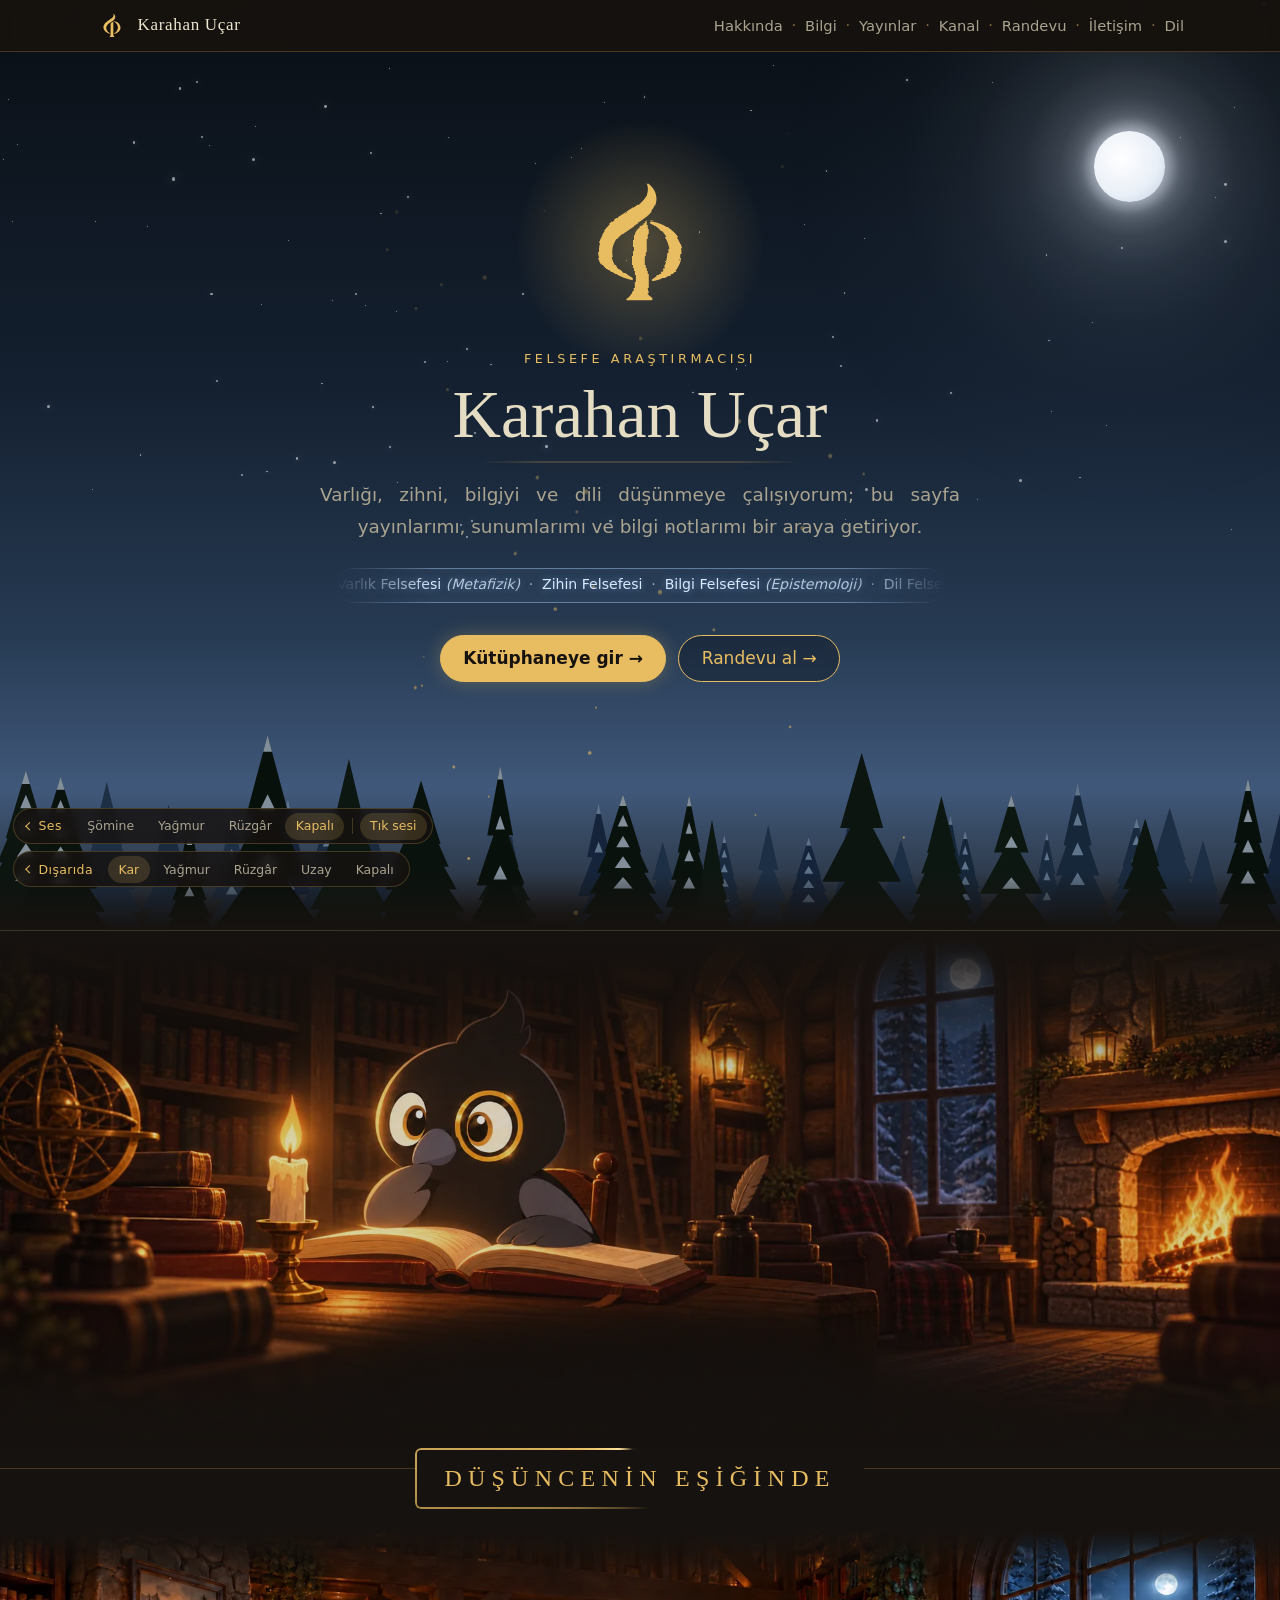
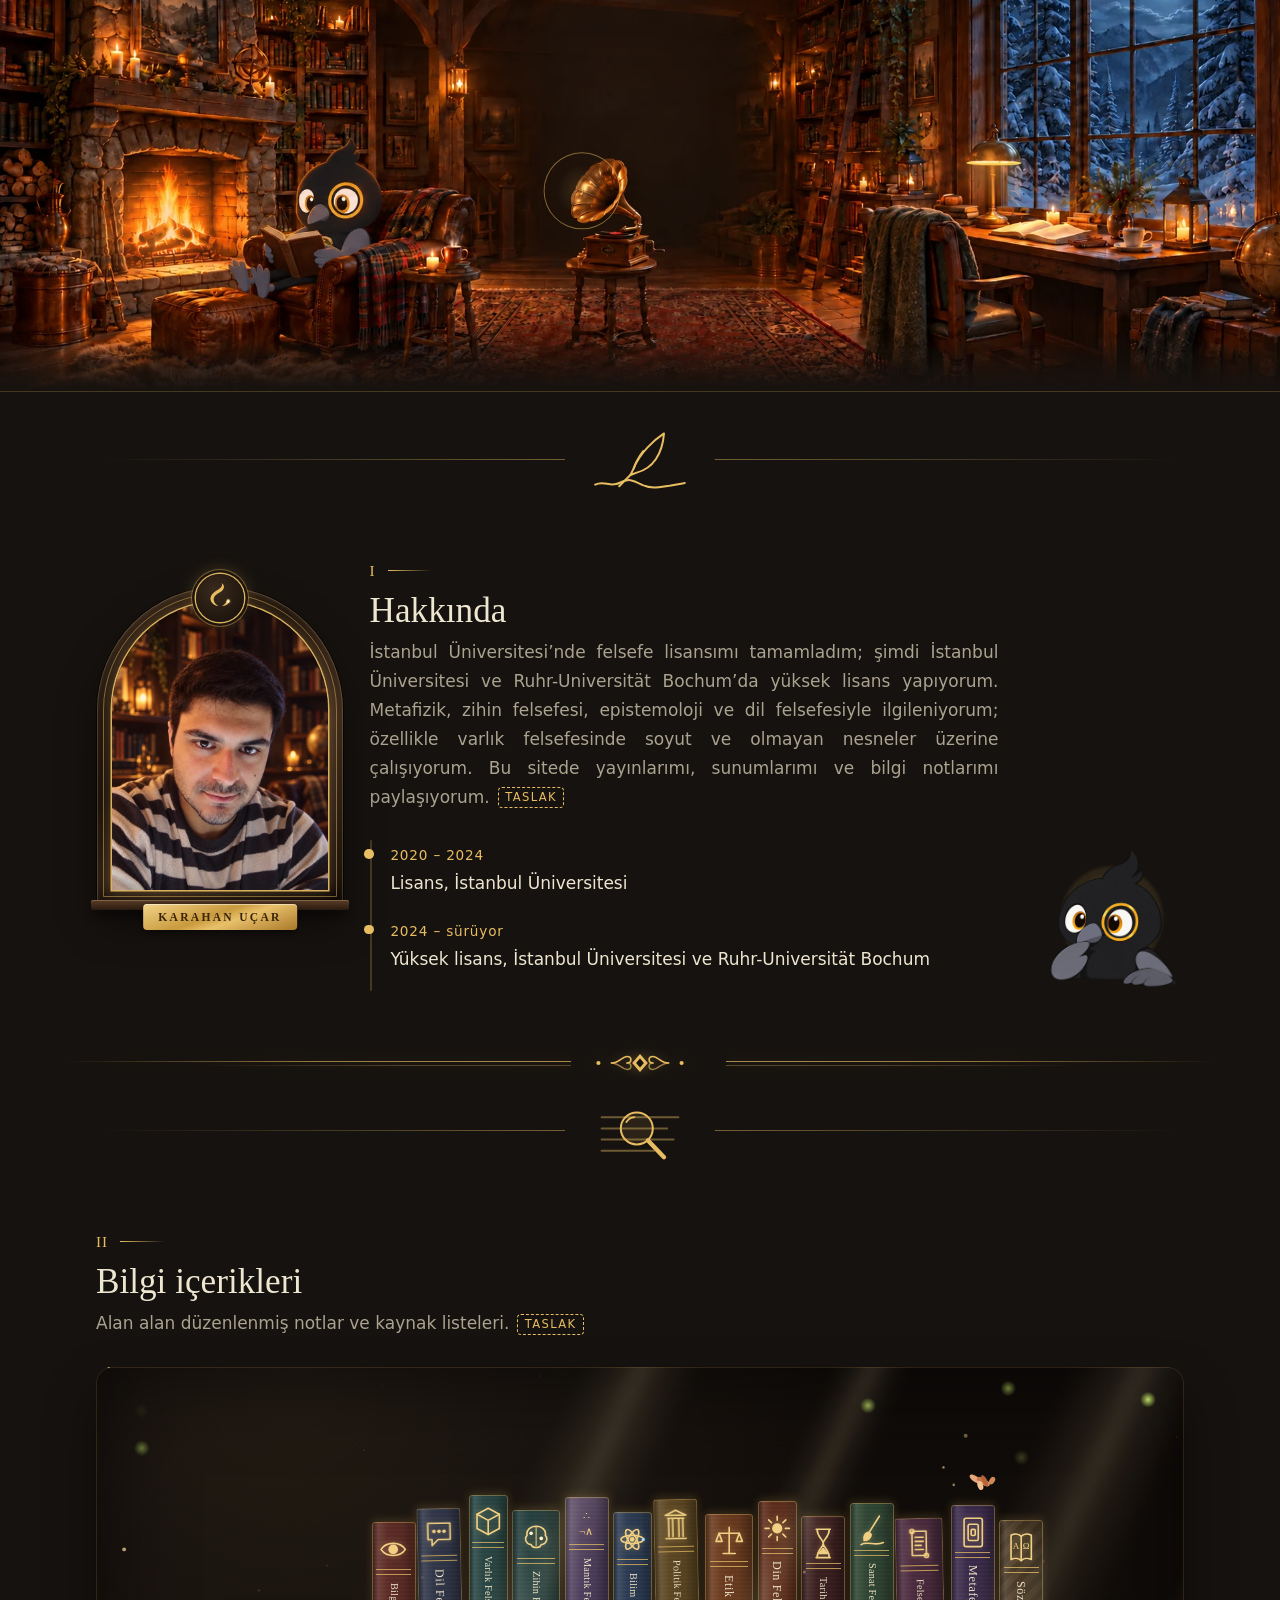
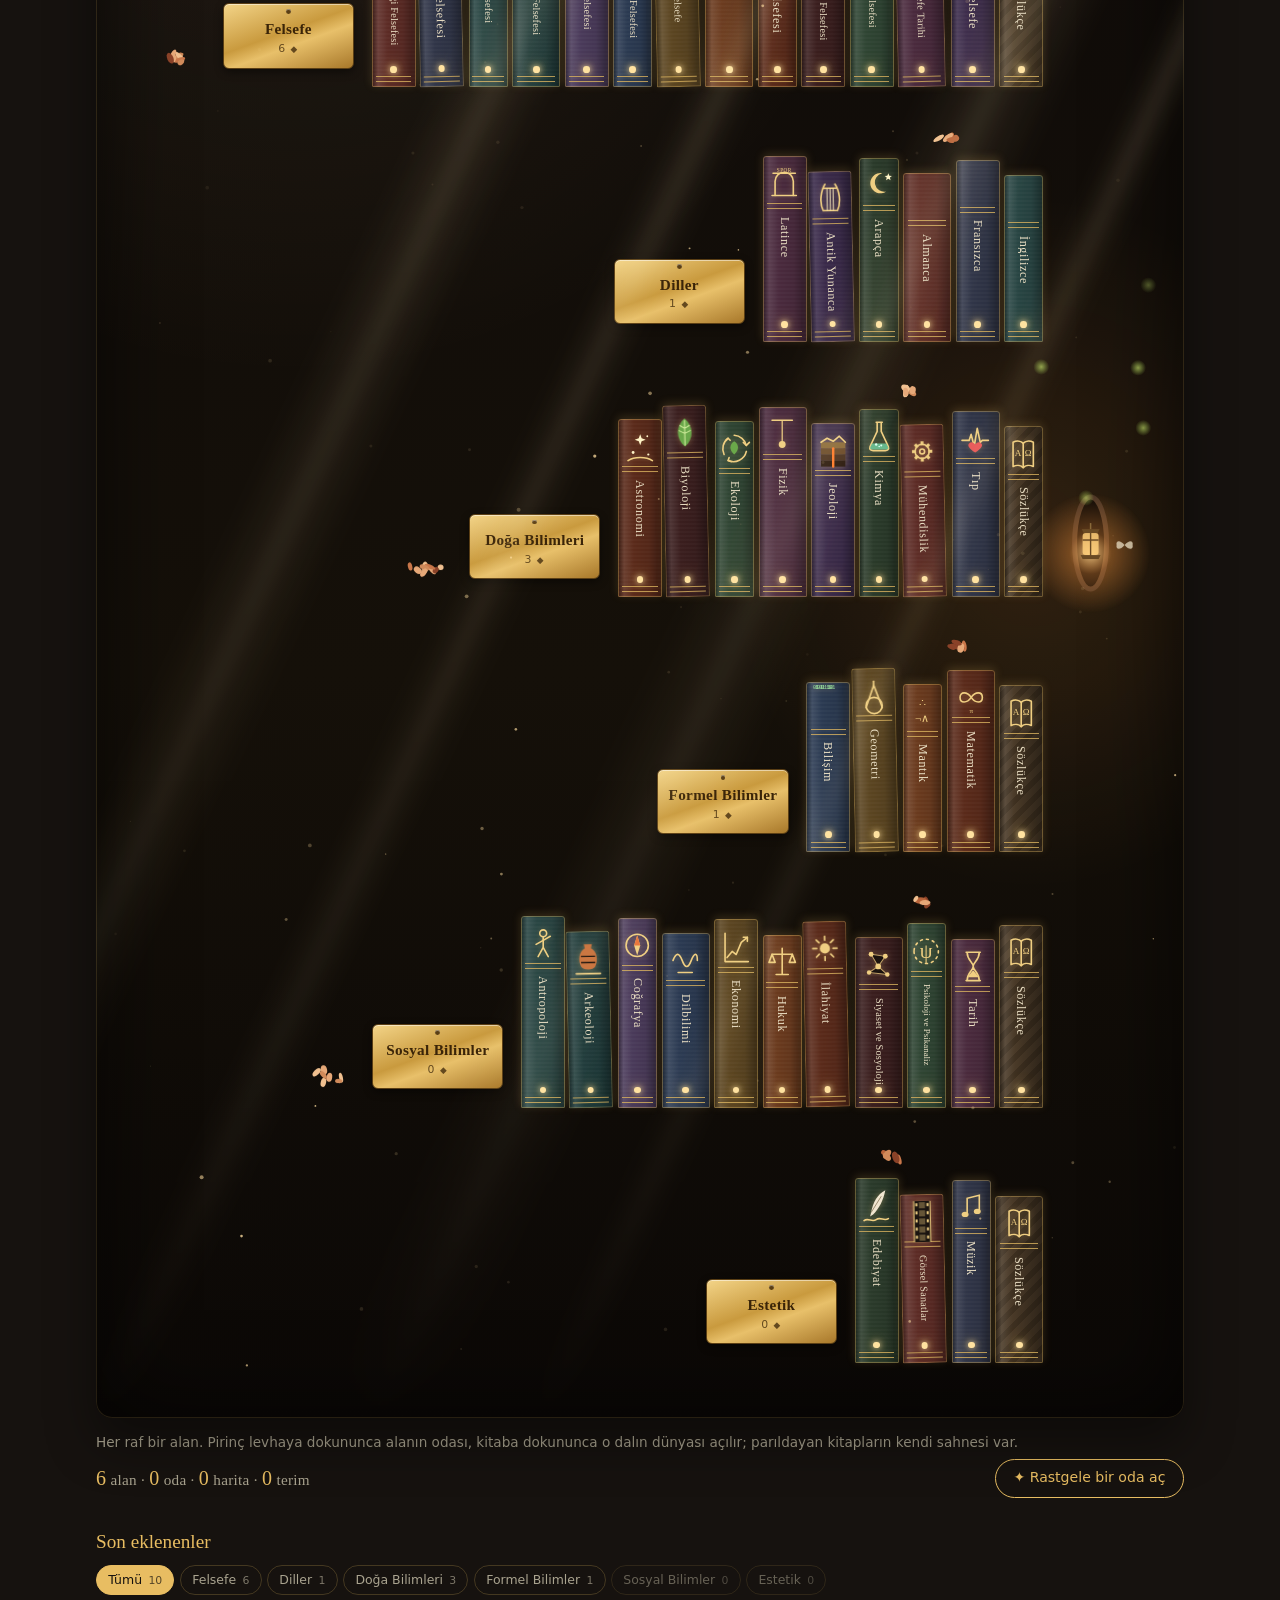
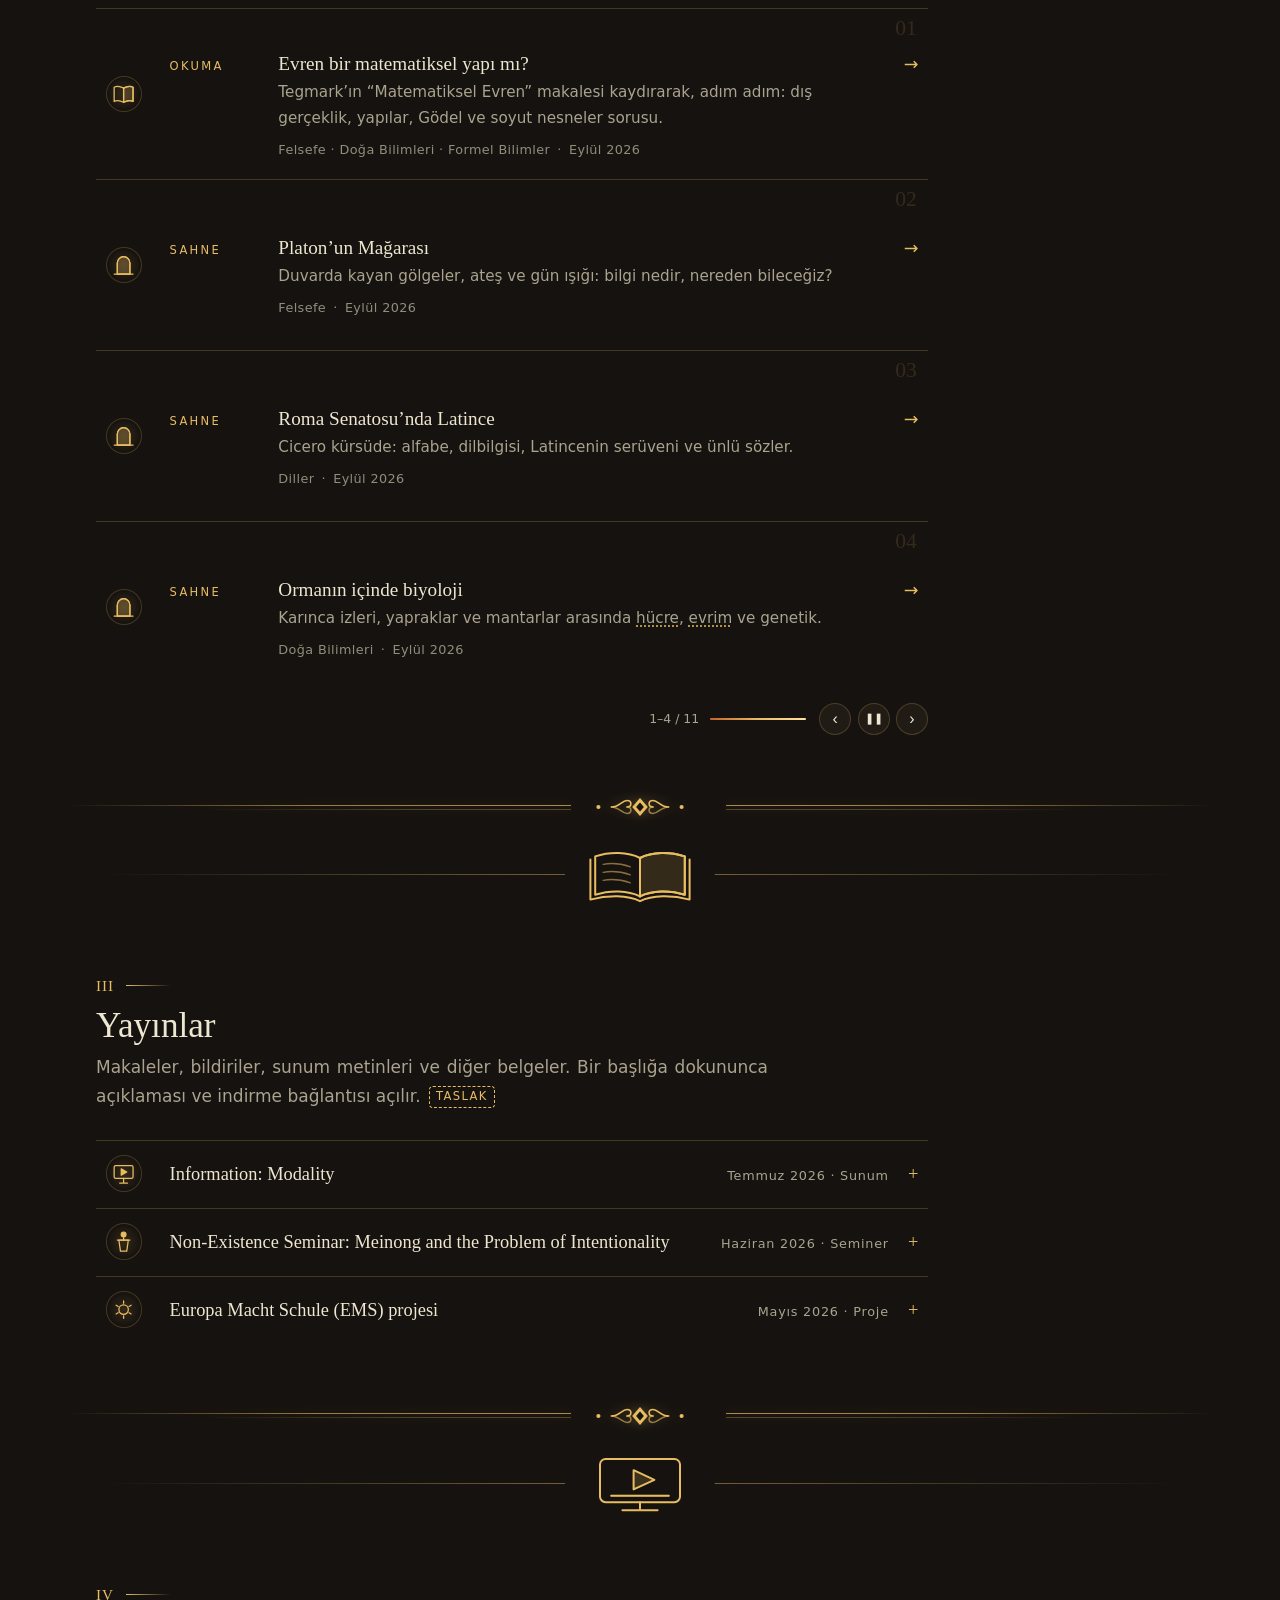
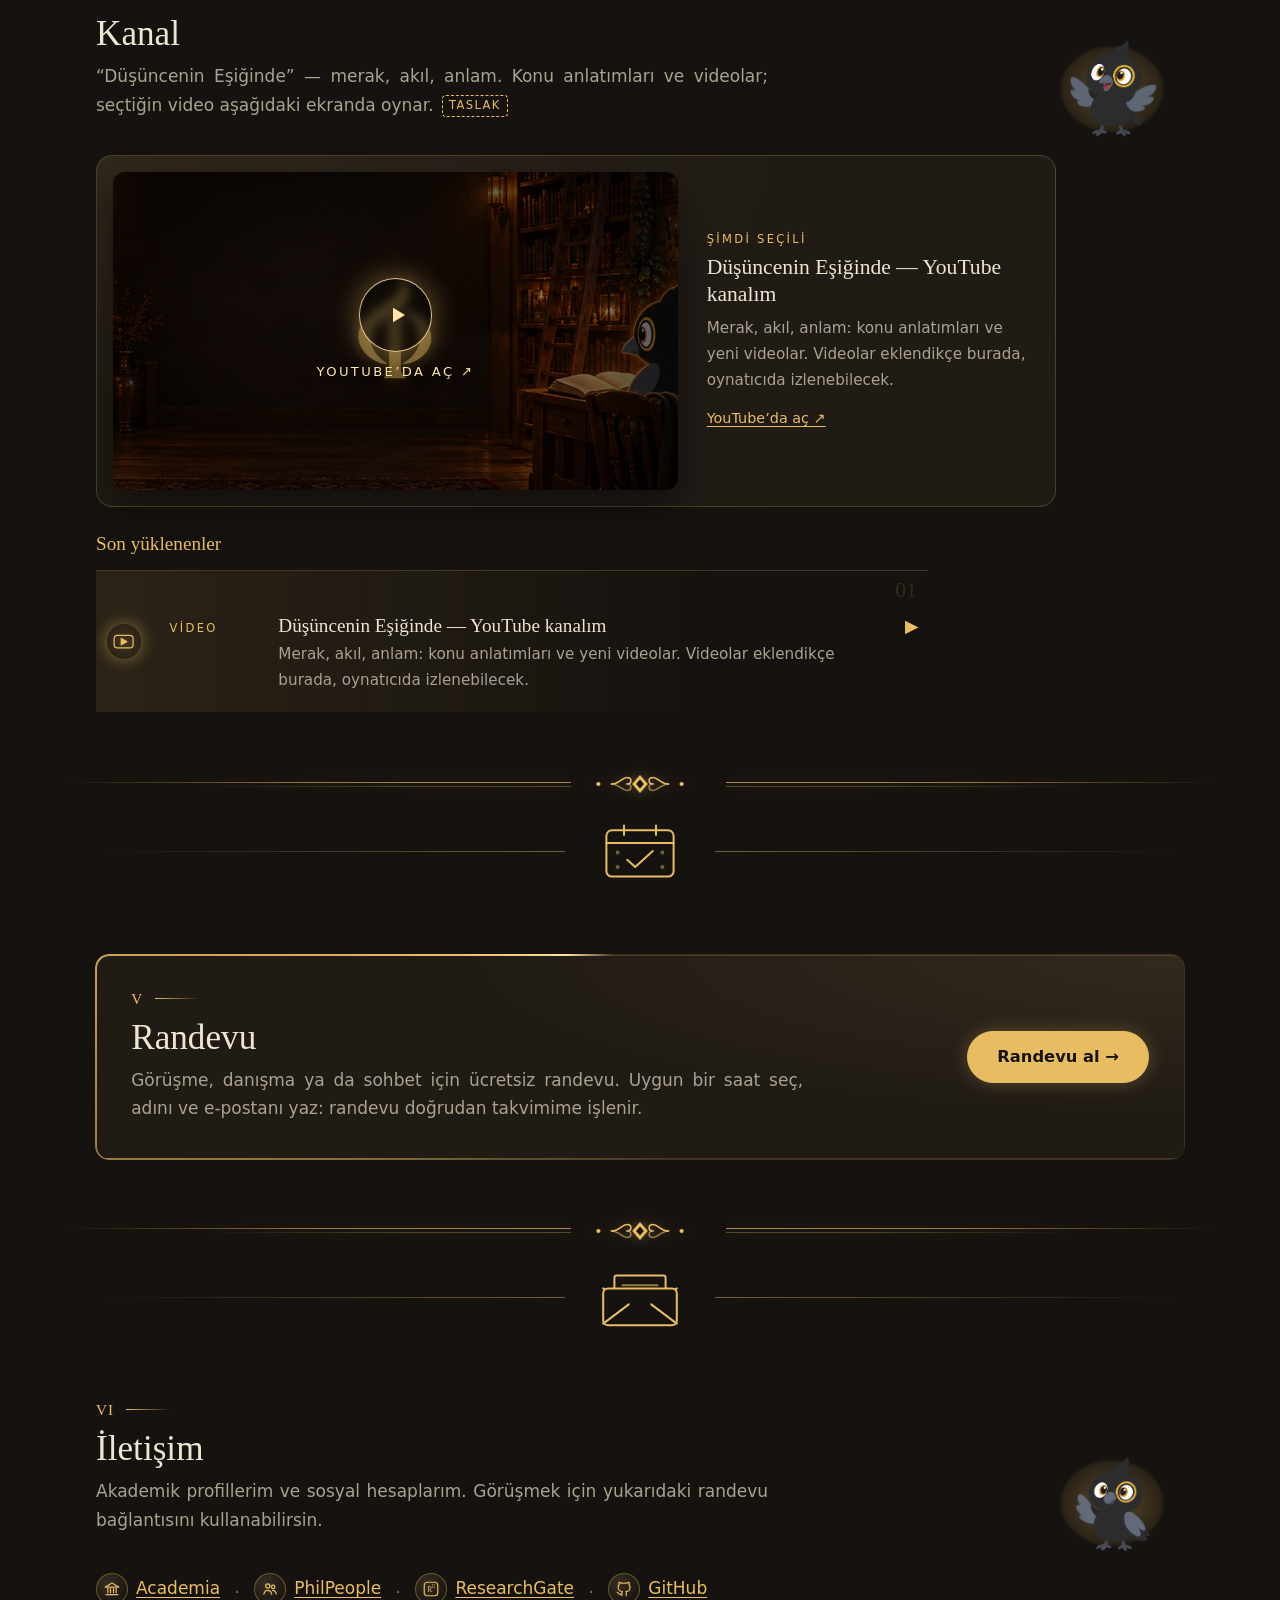
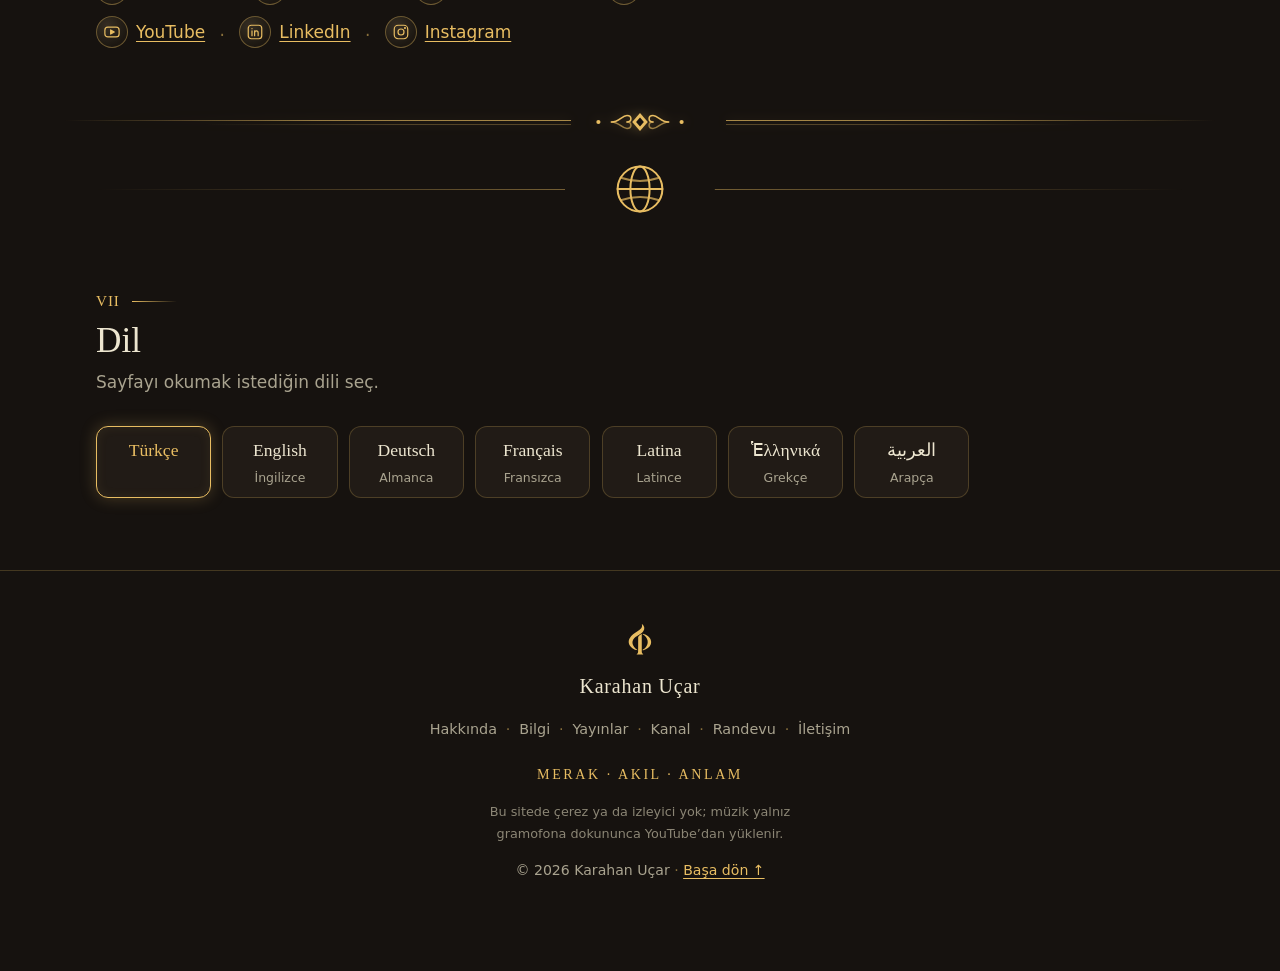
==== commit 0dd2be42: "Kendini çizen logo: taban işareti en son; sağa geçerken aşağı inmiyor Co-Authored-By: Claude Opus 5." ====
--- a/karahanucar-com/index.html
+++ b/karahanucar-com/index.html
@@ -186,7 +186,7 @@
       <figure class="portre">
         <span class="portre-cerceve" aria-hidden="true"></span>
         <span class="portre-cam"><img src="assets/portre.webp" alt="Karahan Uçar’ın portresi" width="600" height="800" loading="lazy" decoding="async"><span class="portre-parilti" aria-hidden="true"></span></span>
-        <span class="portre-kilit" aria-hidden="true"><svg class="logo-ciz" viewBox="0 0 1254 1254" width="40" height="40"><defs><mask id="lcMaske" maskUnits="userSpaceOnUse" x="0" y="0" width="1254" height="1254"><path class="lc-kalem" d="M688 152 C712 212 712 282 652 356 C600 410 490 450 420 530 C352 610 332 700 372 780 C404 846 460 888 526 916 L548 1046 L712 1046 L716 924 C800 896 886 836 912 750 C936 668 902 590 850 540 C806 496 762 468 716 452 L628 470 L628 1046" fill="none" stroke="#fff" stroke-width="175" stroke-linecap="round" stroke-linejoin="round"/></mask></defs><path d="M528.45,1058.63 C525,1053.71 527.2,1049.89 536.63,1044.42 C554.39,1034.1 565.05,1018.44 569.66,995.91 C571.24,988.16 571.42,970.14 571.94,766.5 L572.5,545.5 L575.12,538.76 C582.37,520.14 596.84,504.08 628.56,479.46 C642.03,469.02 660.47,455.66 672.5,447.65 L679.5,442.99 L680.07,715.24 C680.47,905.02 680.97,989.01 681.72,992.5 C686.36,1013.9 690.56,1022.63 701.47,1033.51 C706.38,1038.41 711.93,1042.81 715.74,1044.82 C722.35,1048.3 724,1050.23 724,1054.5 C724,1061.28 732.59,1060.74 625.99,1060.72 L529.91,1060.71 L528.45,1058.63 Z M521.5,928.54 C460.61,914.05 408.37,885.5 366.92,844.07 C266.74,743.95 264.28,620.33 360.29,511.33 C397.94,468.58 433.27,440.98 518.5,387.71 C549.74,368.18 581.23,347.16 597.5,334.96 C664.27,284.92 690.4,244.4 688.73,193.5 C688.12,174.79 685.81,165.64 676.28,144.06 C675.51,142.33 684.53,148.56 695.5,157.35 C761.79,210.45 774.74,287.3 729.17,357.07 C702.55,397.81 671.31,423.54 574.5,484.47 C509.55,525.34 482.59,544.82 460,567.16 C403.95,622.58 387.6,694.64 414.54,767.53 C434.71,822.11 474.3,869.49 533.57,909.96 C548.46,920.13 551.21,924.64 545.69,929.83 C542.53,932.79 538.45,932.57 521.5,928.54 Z M705.56,929.78 C701.52,924.01 704.49,919.2 716.26,912.43 C750.14,892.94 781.56,865.09 805.86,833 C863.09,757.43 873.79,667.62 835,588.5 C811.06,539.69 762.46,488.57 715.72,463.04 C705.29,457.34 702.62,452.3 707.04,446.67 C709.94,442.98 714.07,442.56 728.85,444.44 C803.1,453.89 882.99,507.02 924.87,574.79 C962.13,635.1 970.15,703.83 946.93,764.03 C915.04,846.71 827.55,912.74 726.46,930.43 C713.33,932.72 707.49,932.54 705.56,929.78 Z" fill="#E8BD62" fill-rule="evenodd" mask="url(#lcMaske)"/><circle class="lc-uc" cx="688" cy="152" r="46" fill="#fff3c8"/></svg></span>
+        <span class="portre-kilit" aria-hidden="true"><svg class="logo-ciz" viewBox="0 0 1254 1254" width="40" height="40"><defs><mask id="lc-sol" maskUnits="userSpaceOnUse" x="0" y="0" width="1254" height="1254"><path class="lc-kalem" data-seg="s1" d="M688 152 C712 212 712 282 652 356 C600 410 490 450 420 530 C352 610 332 700 372 780 C404 846 460 888 526 916" fill="none" stroke="#fff" stroke-width="150" stroke-linecap="round" stroke-linejoin="round"/></mask><mask id="lc-sag" maskUnits="userSpaceOnUse" x="0" y="0" width="1254" height="1254"><path class="lc-kalem" data-seg="s2" d="M716 924 C800 896 886 836 912 750 C936 668 902 590 850 540 C806 496 762 468 716 452" fill="none" stroke="#fff" stroke-width="150" stroke-linecap="round" stroke-linejoin="round"/></mask><mask id="lc-govde" maskUnits="userSpaceOnUse" x="0" y="0" width="1254" height="1254"><path class="lc-kalem" data-seg="s3" d="M626 446 L626 985" fill="none" stroke="#fff" stroke-width="150" stroke-linecap="butt" stroke-linejoin="round"/><path class="lc-kalem" data-seg="s4" d="M546 1046 L712 1046" fill="none" stroke="#fff" stroke-width="150" stroke-linecap="round" stroke-linejoin="round"/></mask></defs><g class="lc-yollar" fill="none" stroke="none"><path data-seg="s1" d="M688 152 C712 212 712 282 652 356 C600 410 490 450 420 530 C352 610 332 700 372 780 C404 846 460 888 526 916"/><path data-seg="g1" d="M526 916 C570 930 670 934 716 924"/><path data-seg="s2" d="M716 924 C800 896 886 836 912 750 C936 668 902 590 850 540 C806 496 762 468 716 452"/><path data-seg="g2" d="M716 452 C690 444 650 440 626 446"/><path data-seg="s3" d="M626 446 L626 985"/><path data-seg="g3" d="M626 985 C600 1010 570 1030 546 1046"/><path data-seg="s4" d="M546 1046 L712 1046"/></g><path d="M521.5,928.54 C460.61,914.05 408.37,885.5 366.92,844.07 C266.74,743.95 264.28,620.33 360.29,511.33 C397.94,468.58 433.27,440.98 518.5,387.71 C549.74,368.18 581.23,347.16 597.5,334.96 C664.27,284.92 690.4,244.4 688.73,193.5 C688.12,174.79 685.81,165.64 676.28,144.06 C675.51,142.33 684.53,148.56 695.5,157.35 C761.79,210.45 774.74,287.3 729.17,357.07 C702.55,397.81 671.31,423.54 574.5,484.47 C509.55,525.34 482.59,544.82 460,567.16 C403.95,622.58 387.6,694.64 414.54,767.53 C434.71,822.11 474.3,869.49 533.57,909.96 C548.46,920.13 551.21,924.64 545.69,929.83 C542.53,932.79 538.45,932.57 521.5,928.54 Z" fill="#E8BD62" mask="url(#lc-sol)"/><path d="M705.56,929.78 C701.52,924.01 704.49,919.2 716.26,912.43 C750.14,892.94 781.56,865.09 805.86,833 C863.09,757.43 873.79,667.62 835,588.5 C811.06,539.69 762.46,488.57 715.72,463.04 C705.29,457.34 702.62,452.3 707.04,446.67 C709.94,442.98 714.07,442.56 728.85,444.44 C803.1,453.89 882.99,507.02 924.87,574.79 C962.13,635.1 970.15,703.83 946.93,764.03 C915.04,846.71 827.55,912.74 726.46,930.43 C713.33,932.72 707.49,932.54 705.56,929.78 Z" fill="#E8BD62" mask="url(#lc-sag)"/><path d="M528.45,1058.63 C525,1053.71 527.2,1049.89 536.63,1044.42 C554.39,1034.1 565.05,1018.44 569.66,995.91 C571.24,988.16 571.42,970.14 571.94,766.5 L572.5,545.5 L575.12,538.76 C582.37,520.14 596.84,504.08 628.56,479.46 C642.03,469.02 660.47,455.66 672.5,447.65 L679.5,442.99 L680.07,715.24 C680.47,905.02 680.97,989.01 681.72,992.5 C686.36,1013.9 690.56,1022.63 701.47,1033.51 C706.38,1038.41 711.93,1042.81 715.74,1044.82 C722.35,1048.3 724,1050.23 724,1054.5 C724,1061.28 732.59,1060.74 625.99,1060.72 L529.91,1060.71 L528.45,1058.63 Z" fill="#E8BD62" mask="url(#lc-govde)"/><circle class="lc-uc" cx="688" cy="152" r="46" fill="#fff3c8"/></svg></span>
         <figcaption class="portre-levha" data-sabit>Karahan Uçar</figcaption>
       </figure>
       <div class="hakkinda-metin">
@@ -427,7 +427,7 @@
 <script src="js/diller.js?v=20260927a"></script>
 <script src="js/yazi.js?v=20260927a"></script>
 <script src="js/tema.js?v=20260927a"></script>
-<script src="js/logo-ciz.js?v=20260927a" defer></script>
+<script src="js/logo-ciz.js?v=20260927b" defer></script>
 <script src="js/randevu.js?v=20260927a" defer></script>
 <script src="js/kutuphane.js?v=20260927a"></script>
 <script src="js/arsiv.js?v=20260927a"></script>
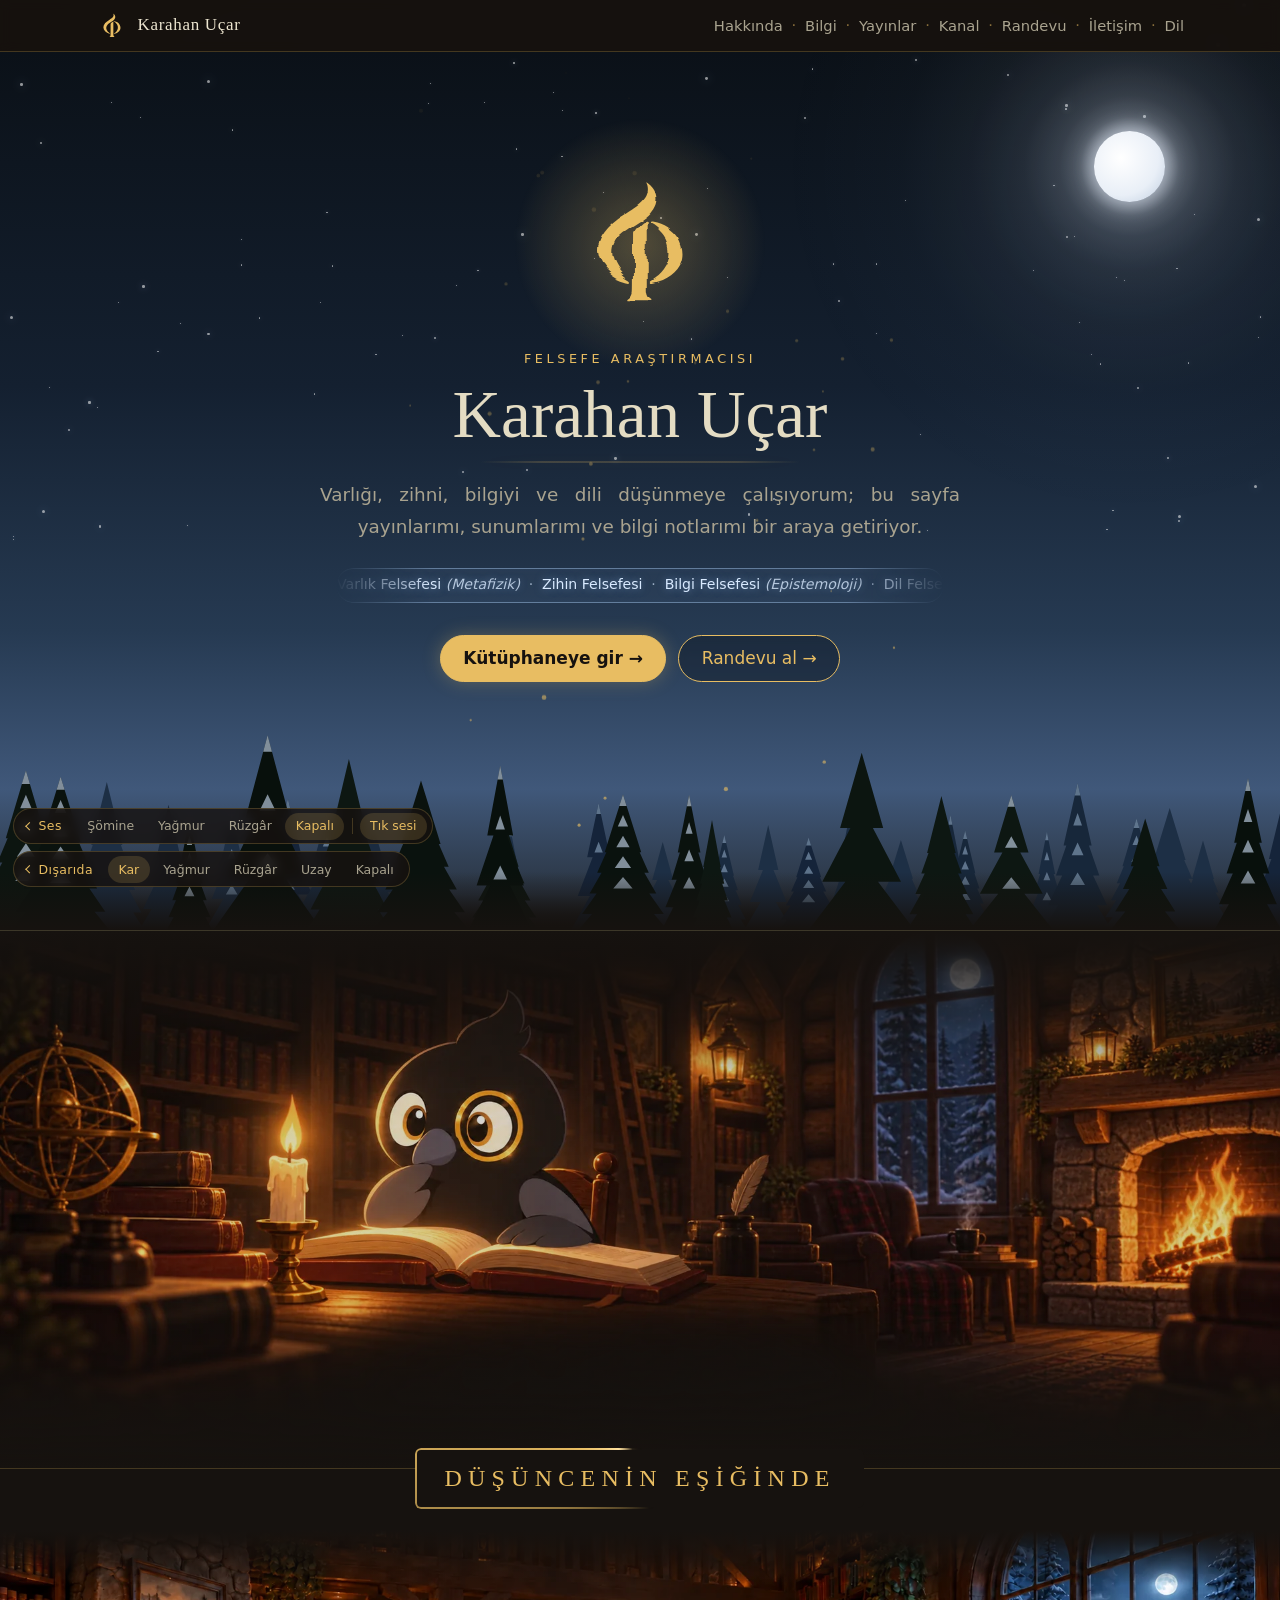
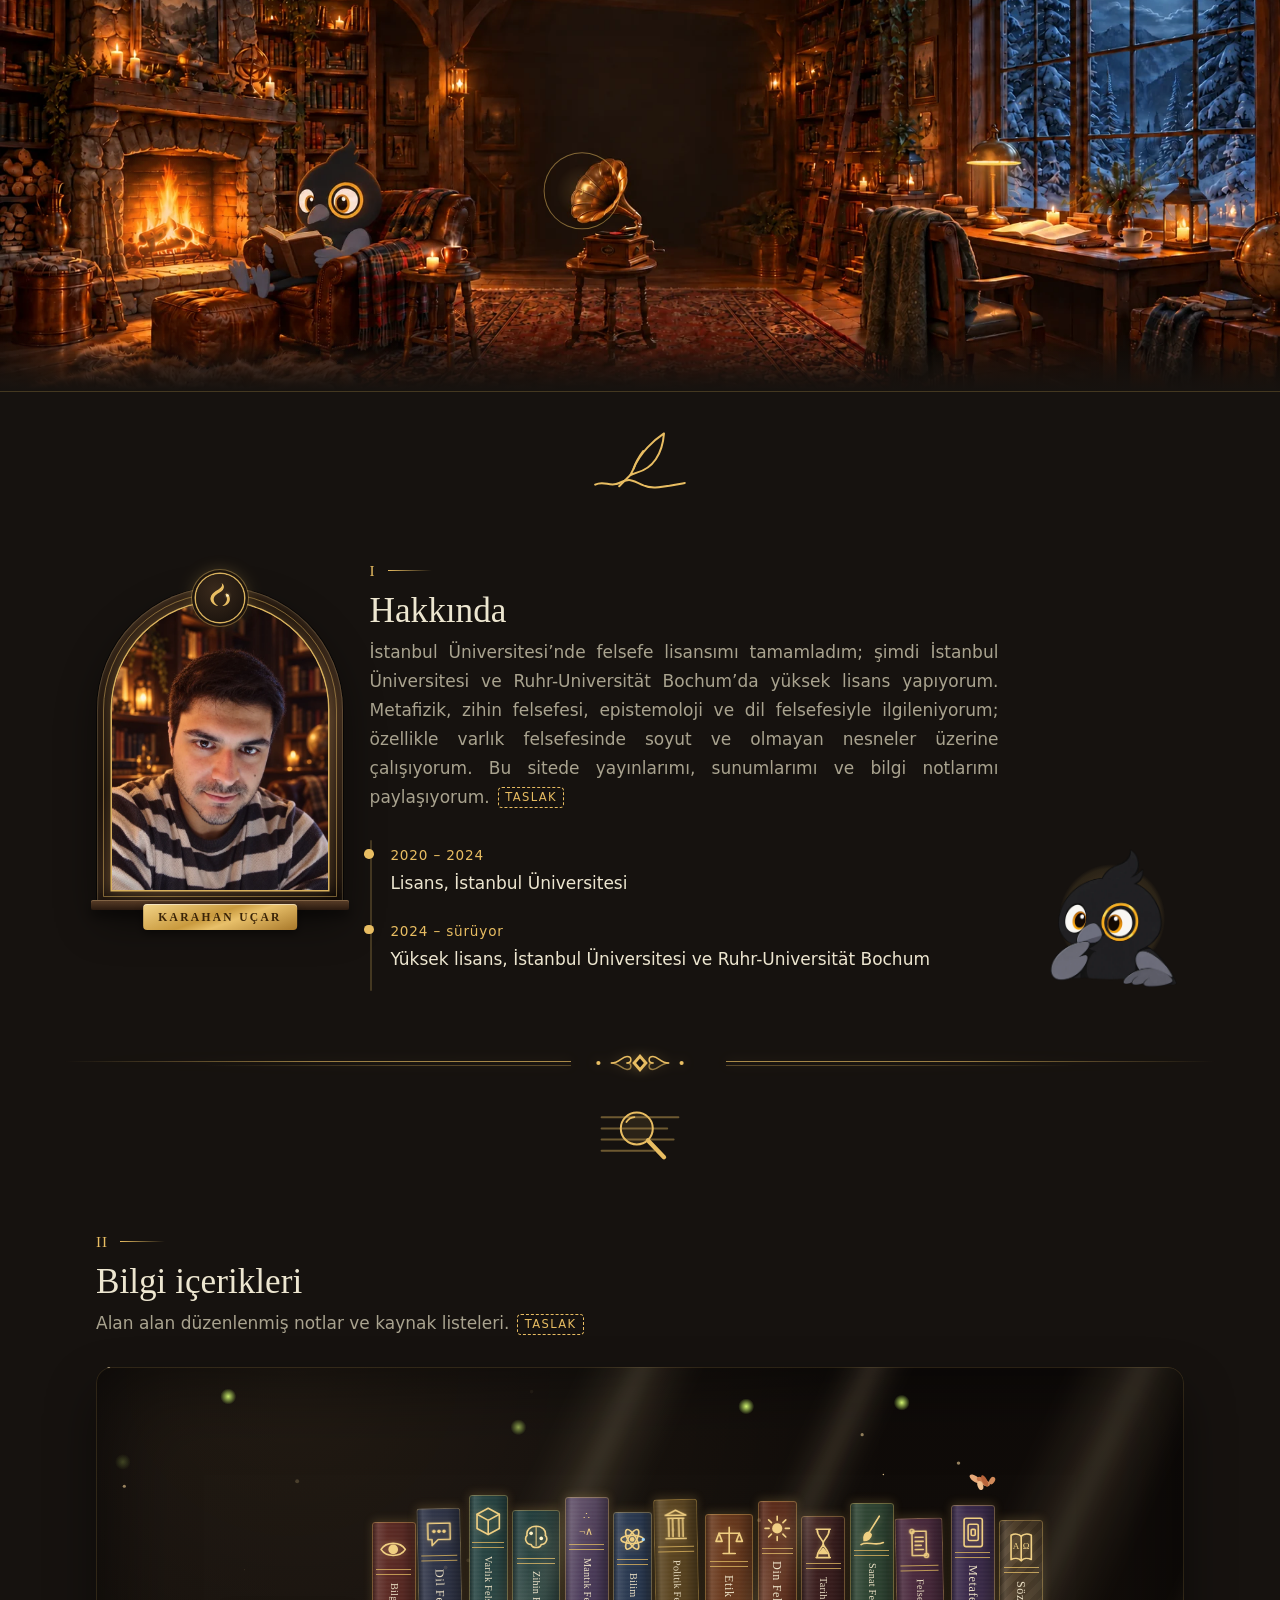
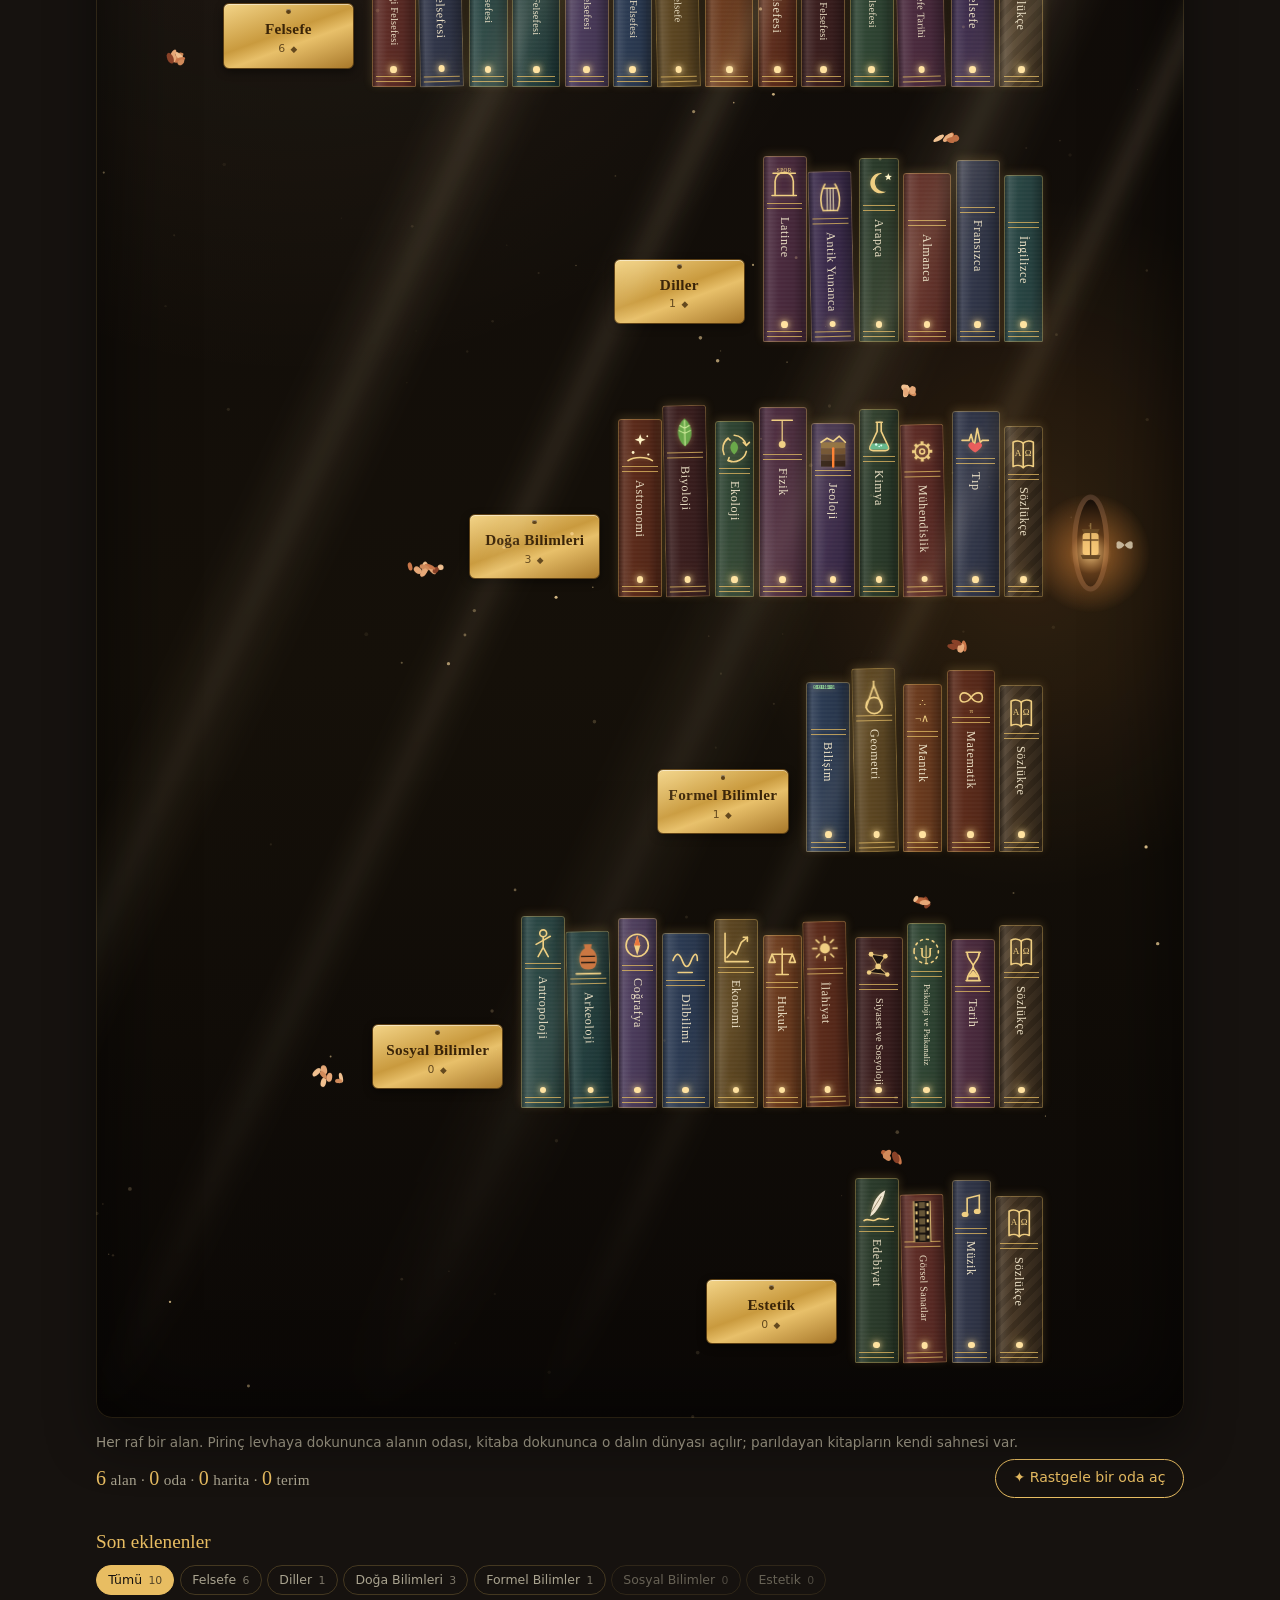
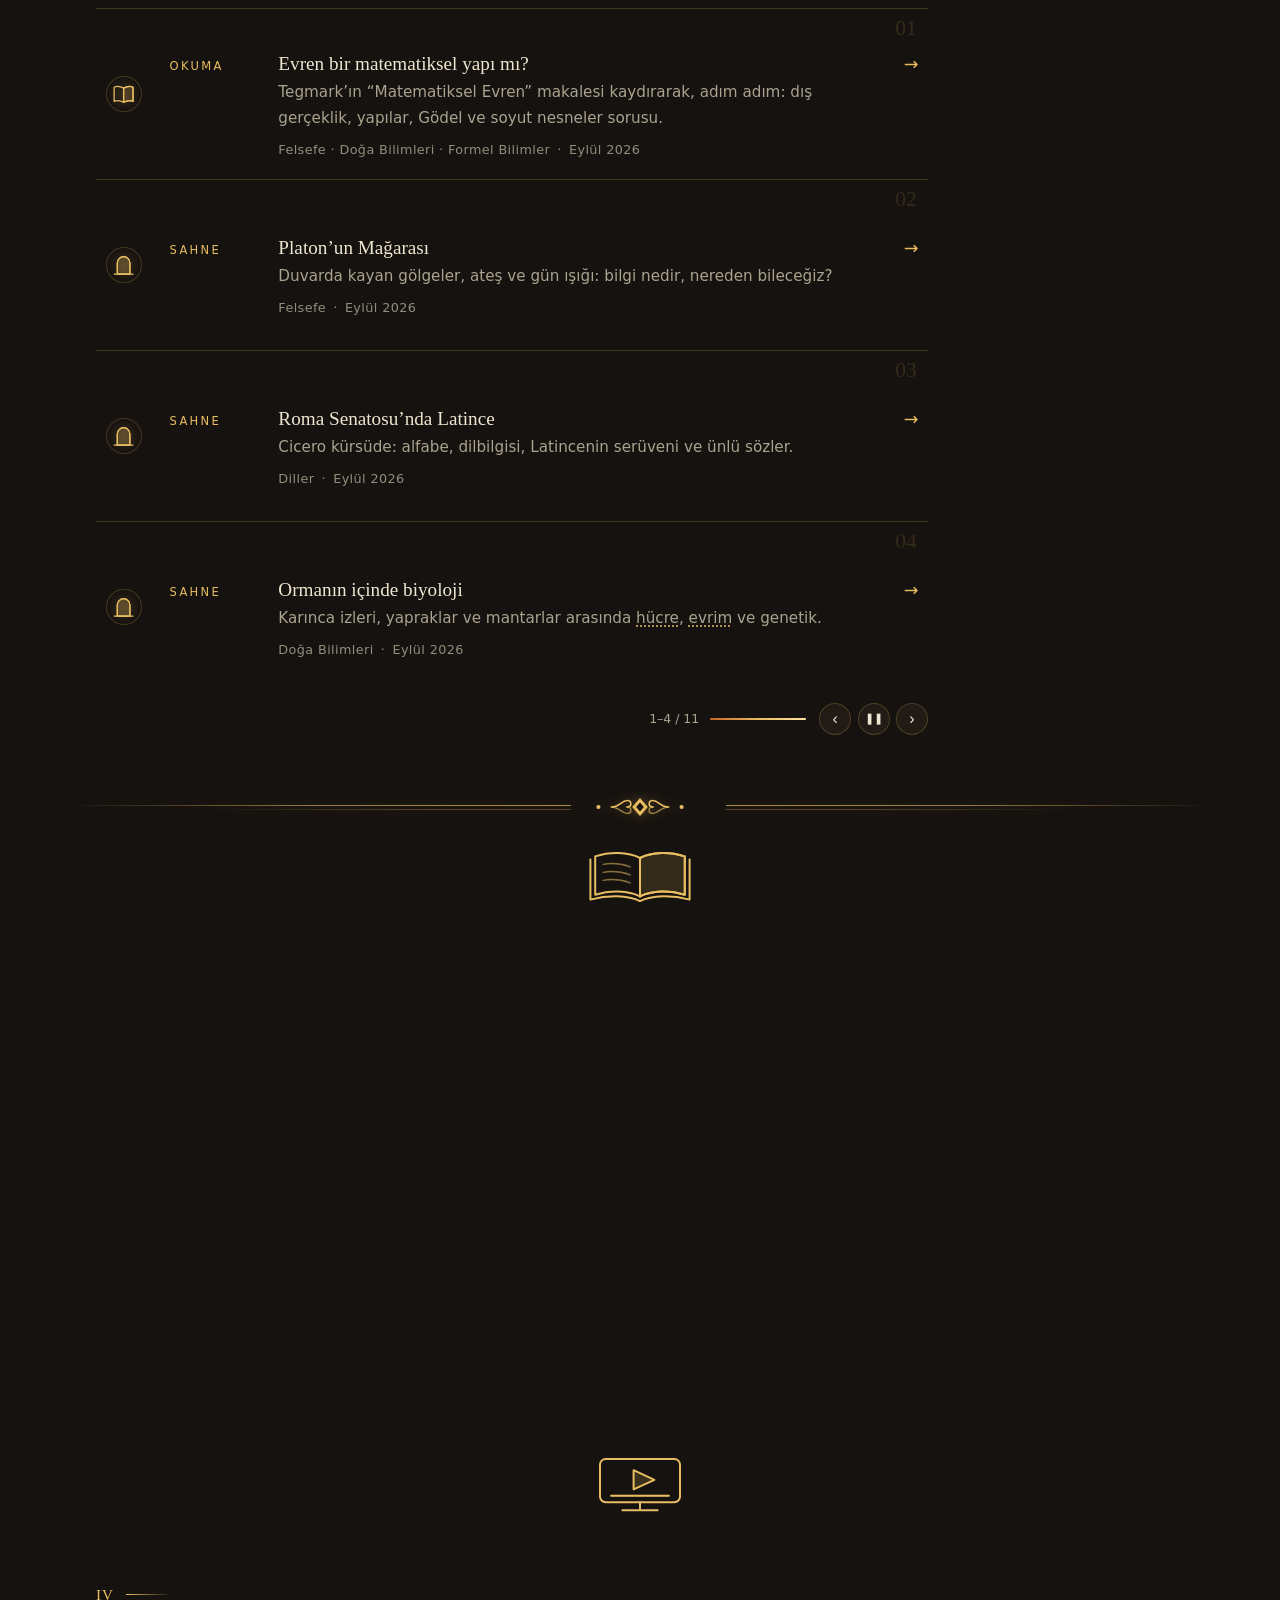
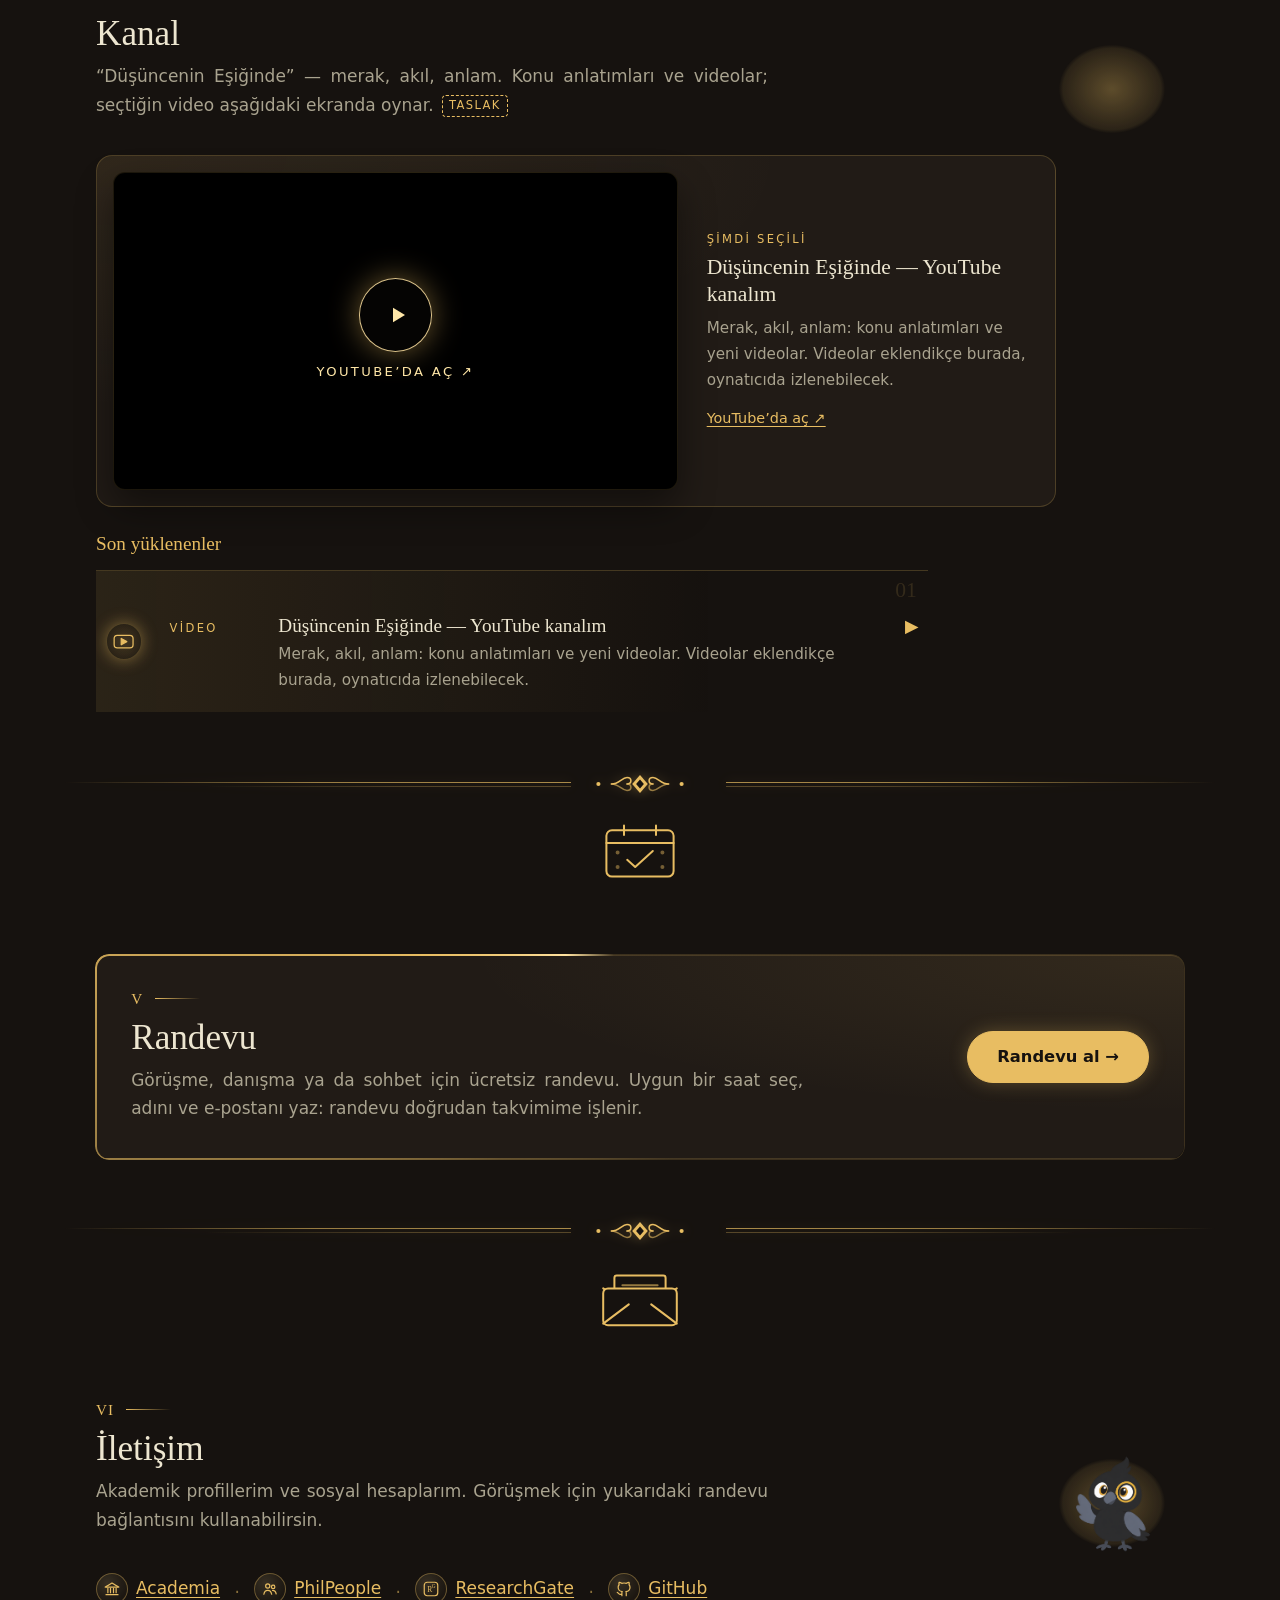
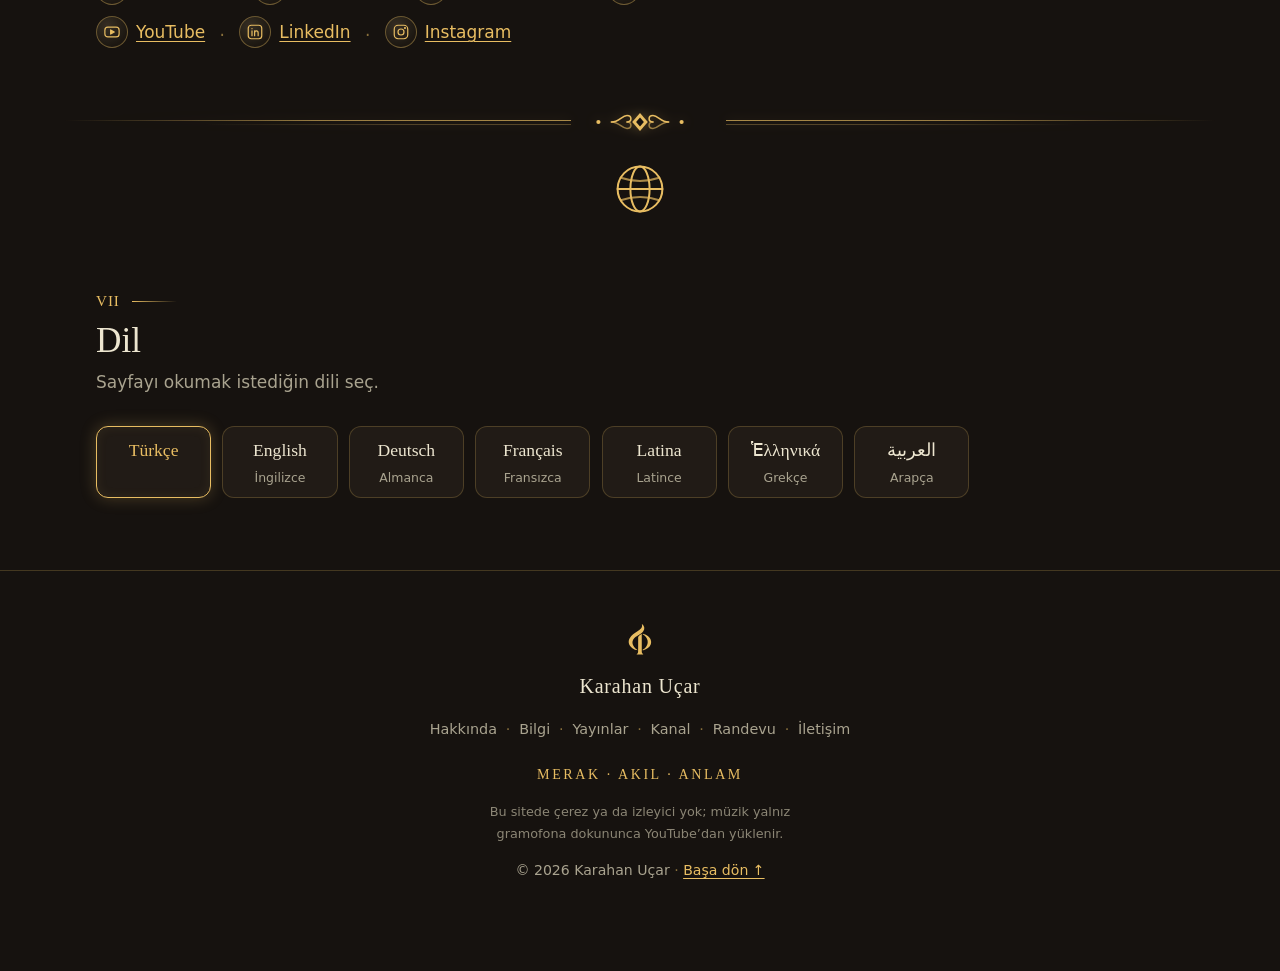
==== commit f355500b: "Bölüm simgelerinin iki yanındaki çizgiler kaldırıldı Co-Authored-By: Claude Opus 5.5 <noreply@anthro" ====
--- a/karahanucar-com/index.html
+++ b/karahanucar-com/index.html
@@ -43,7 +43,7 @@
   }
   </script>
   <link rel="preload" as="image" href="assets/gpt/maskotlu-kutuphane.webp" fetchpriority="high">
-  <link rel="stylesheet" href="css/style.css?v=20260927a">
+  <link rel="stylesheet" href="css/style.css?v=20260927b">
   <link rel="stylesheet" href="css/sahne.css?v=20260927a">
   <script>document.documentElement.classList.add("js");
     /* Tema: ay/güneş tıklamasıyla seçilen gündüz hâli, boyamadan önce uygulanır (yanıp sönme olmasın) */
--- a/karahanucar-com/css/style.css
+++ b/karahanucar-com/css/style.css
@@ -1217,3 +1217,7 @@
 html.gunduz .rt-cerceve { box-shadow: 0 0 0 1px rgba(118, 75, 12, .4), 0 0 0 5px #f5eddc, 0 0 0 6px rgba(118, 75, 12, .25); }
 @media (max-width: 40rem) { .rt-cerceve { margin: .5rem; min-height: 720px; } .rt-cerceve iframe { height: 820px; } .rt-bas { flex-wrap: wrap; } }
 @media (prefers-reduced-motion: reduce) { .randevu-takvim { transition: none; translate: none; } .rt-simge { animation: none; } }
+
+/* 2026-09-27 · Bölüm simgelerinin (ayraç) iki yanındaki çizgiler kaldırıldı; simge tek başına durur */
+.ayrac::before, .ayrac::after, html.gunduz .ayrac::before, html.gunduz .ayrac::after { content: none; }
+.ayrac { justify-content: center; }
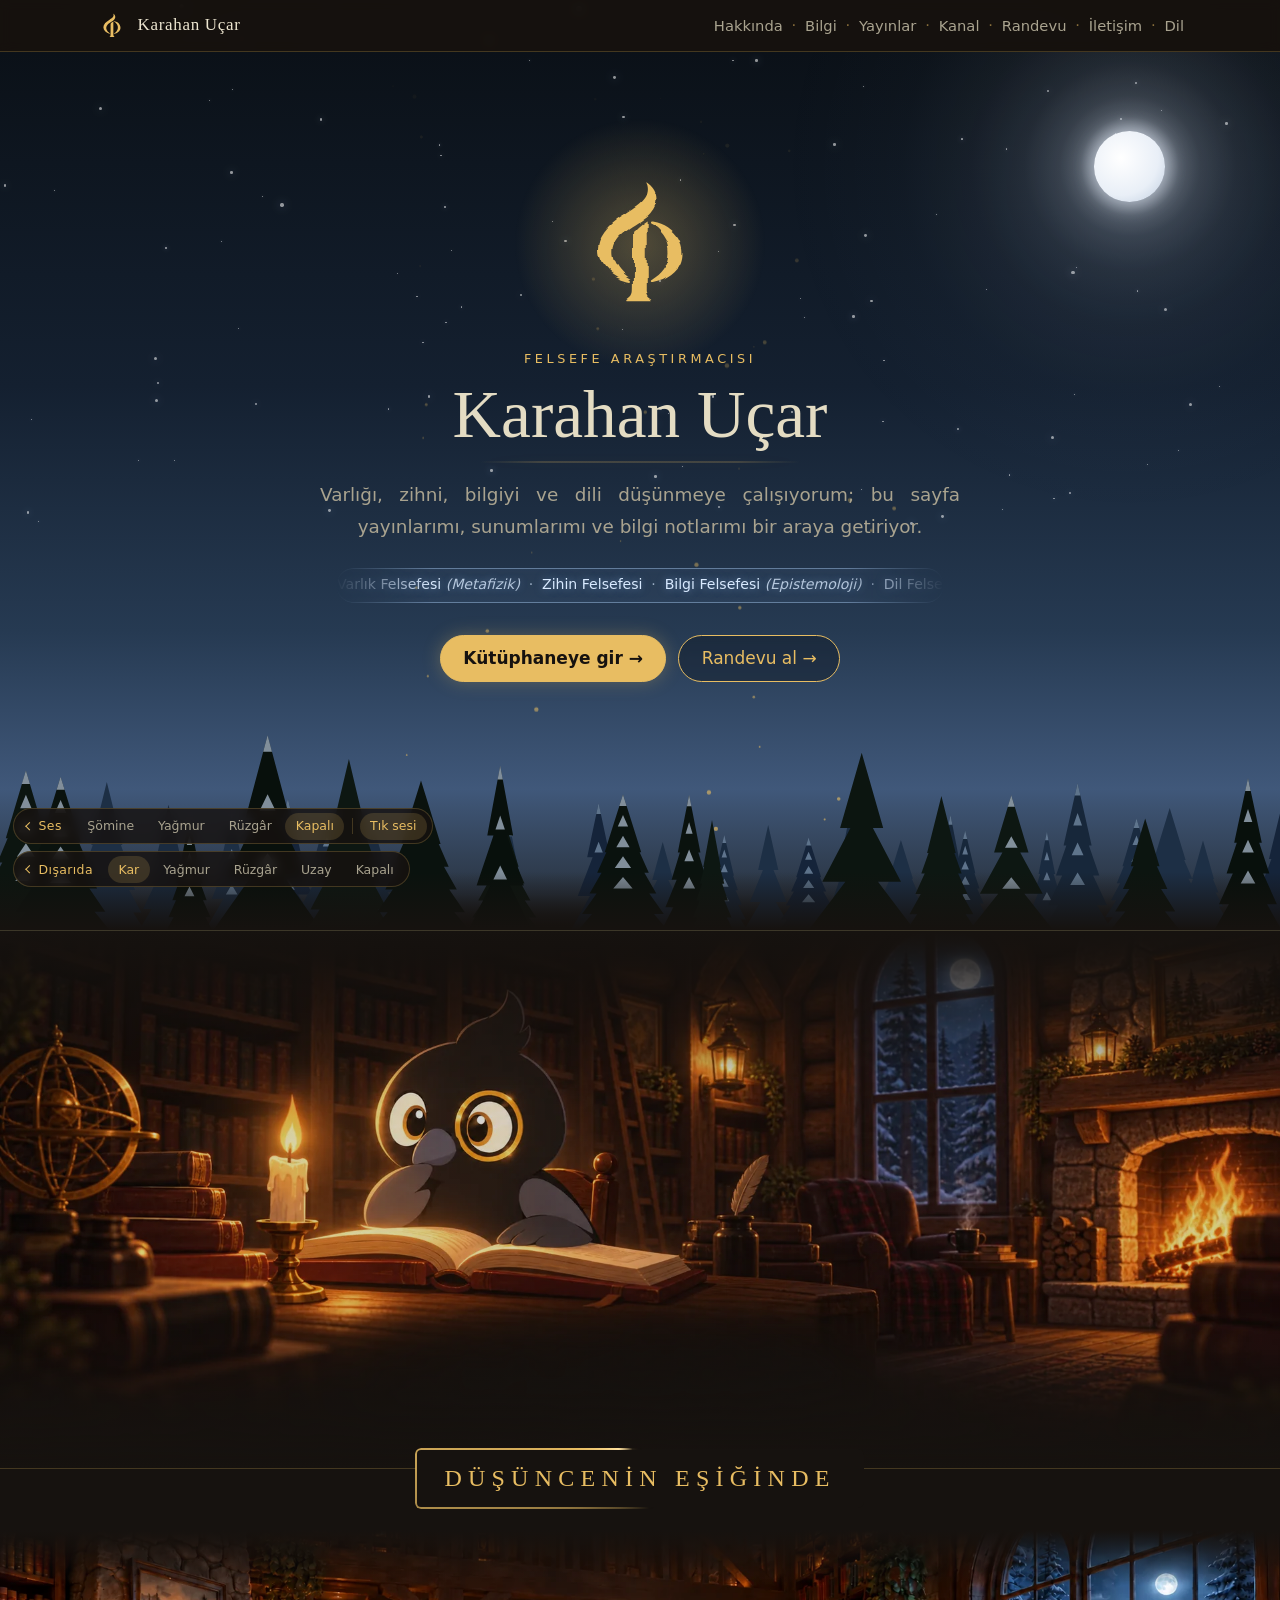
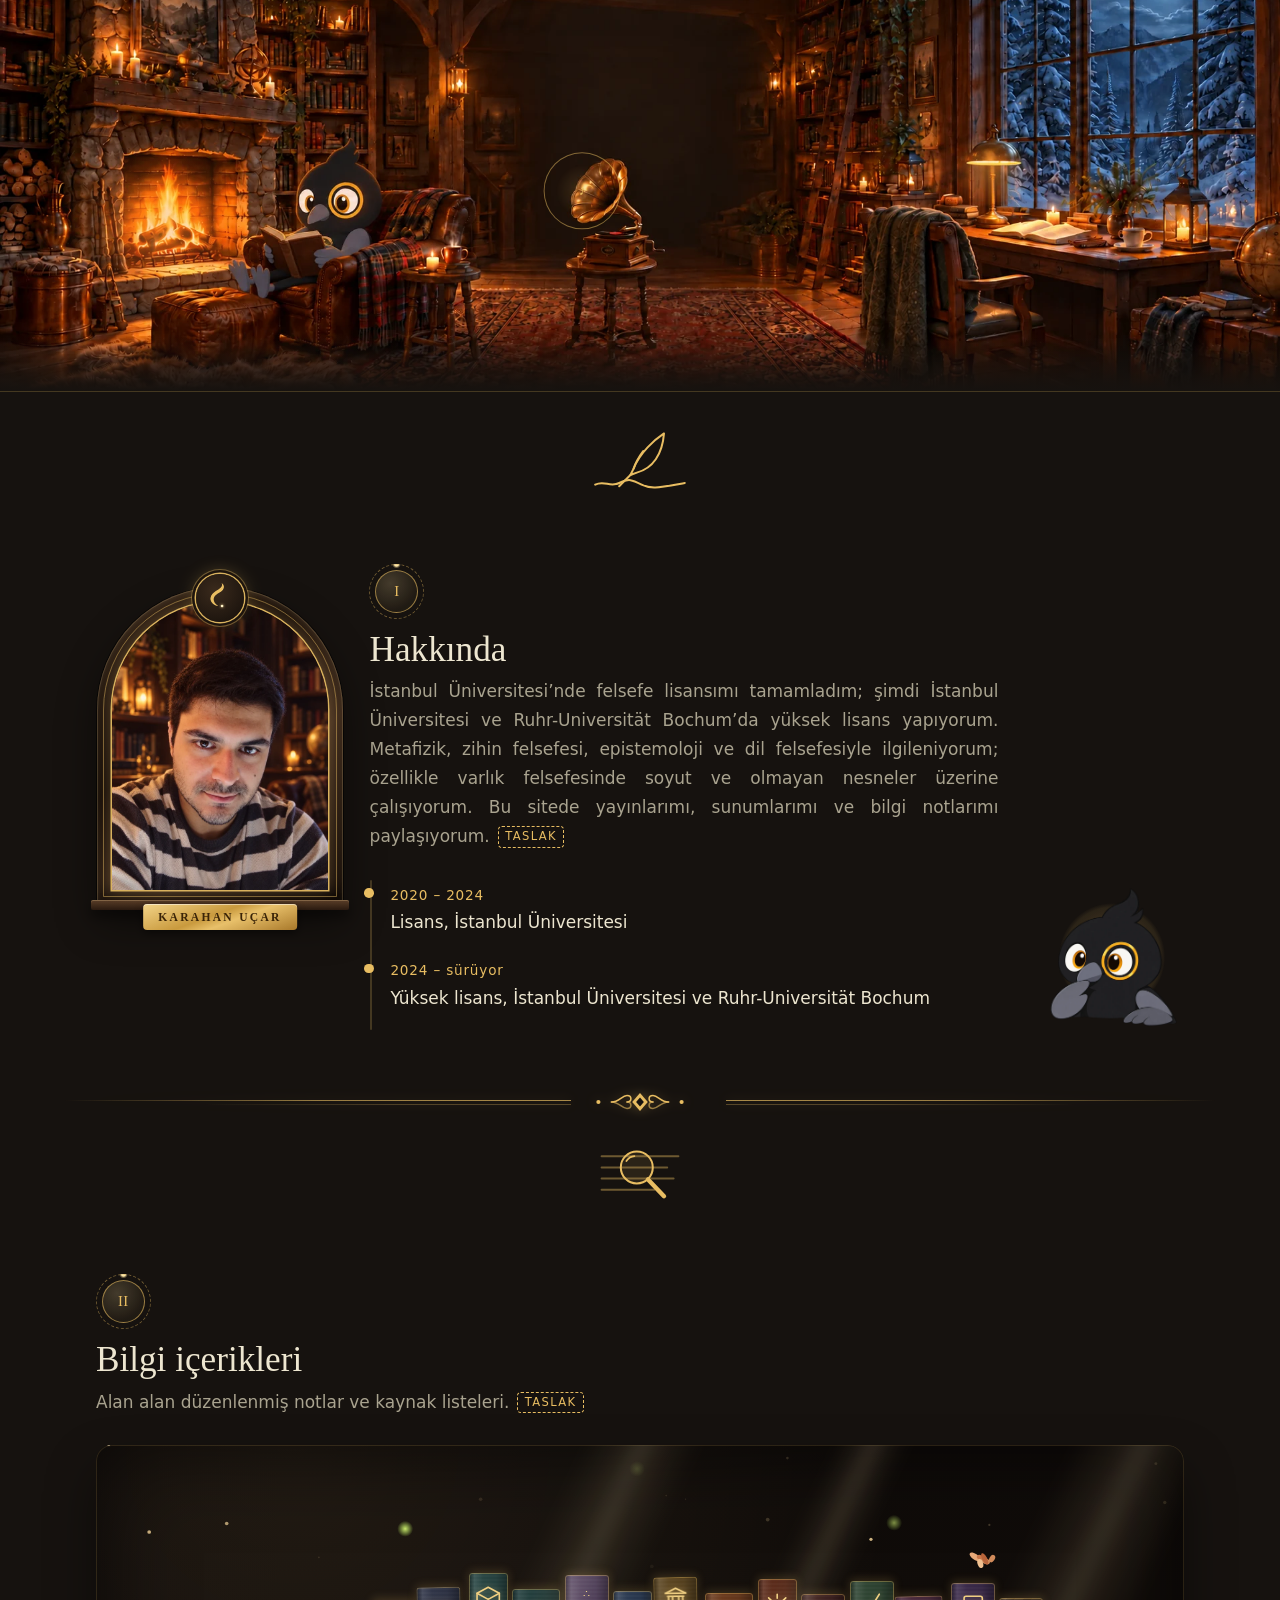
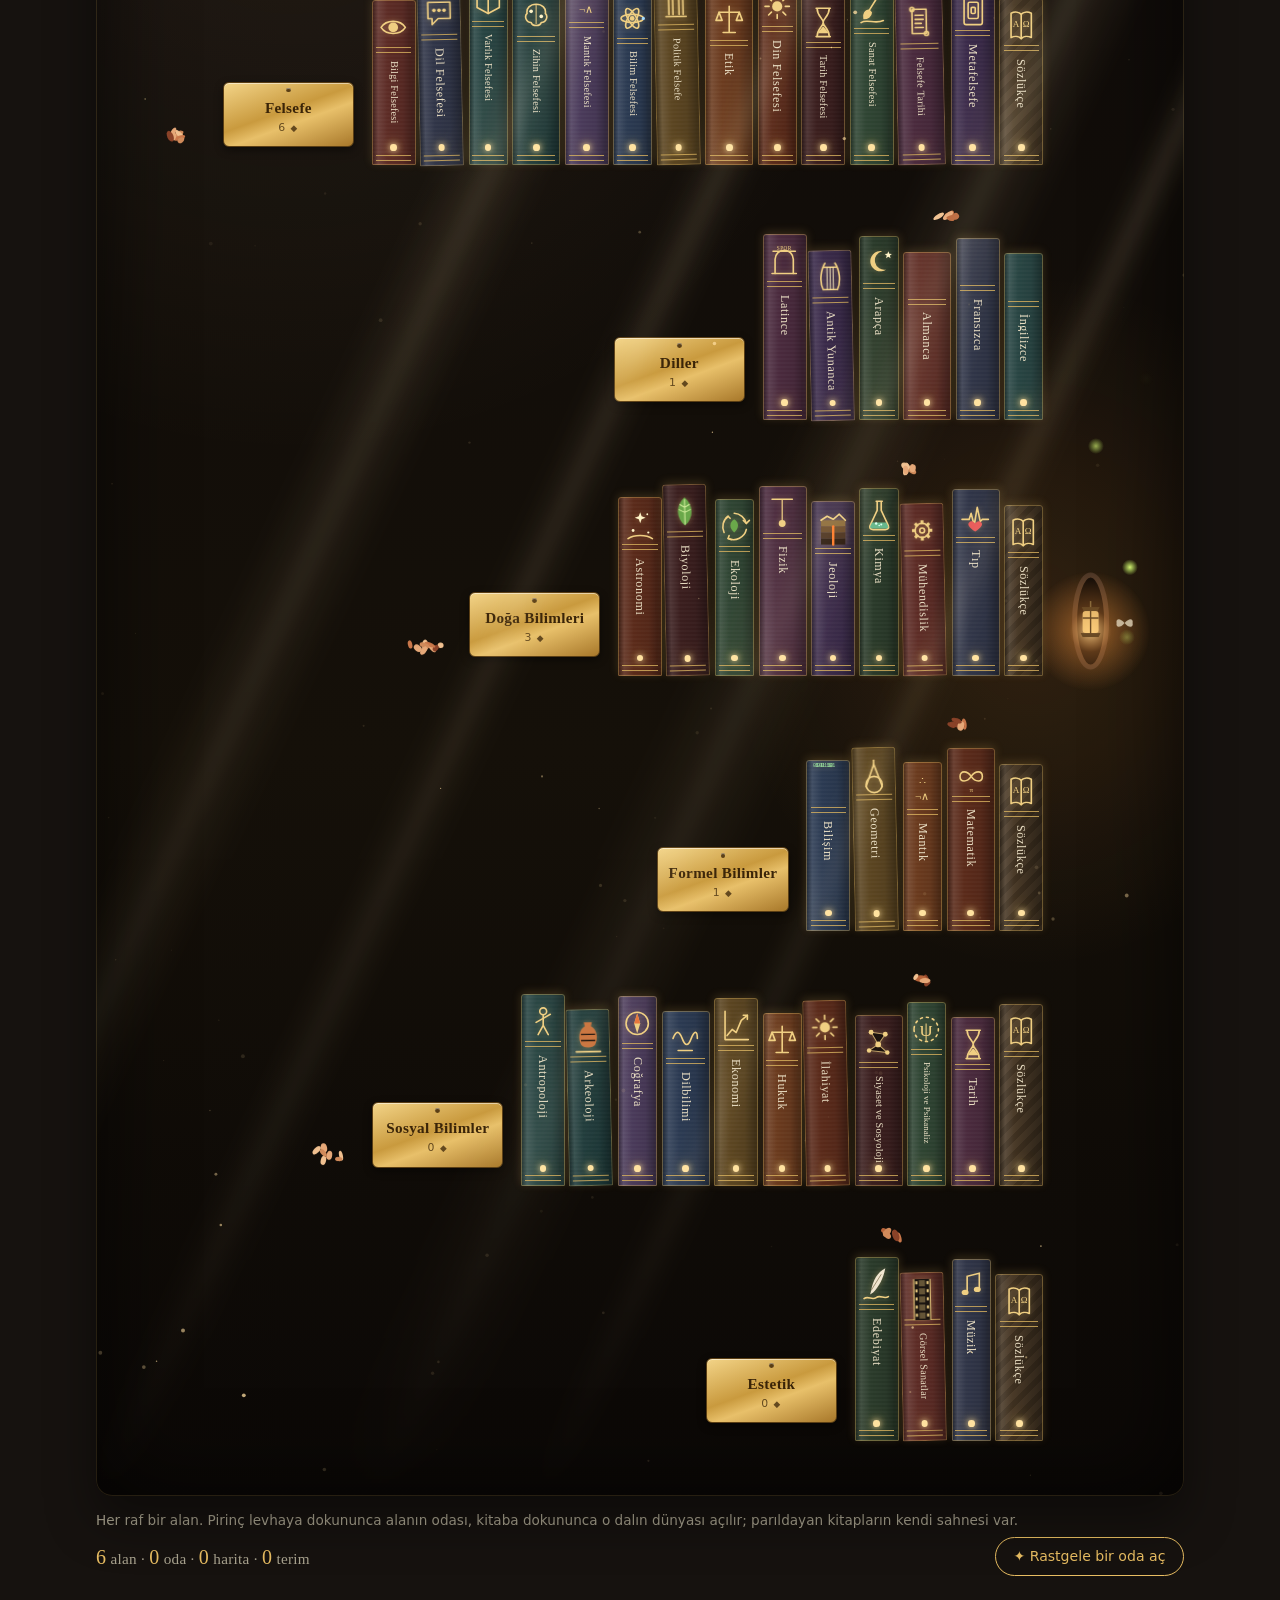
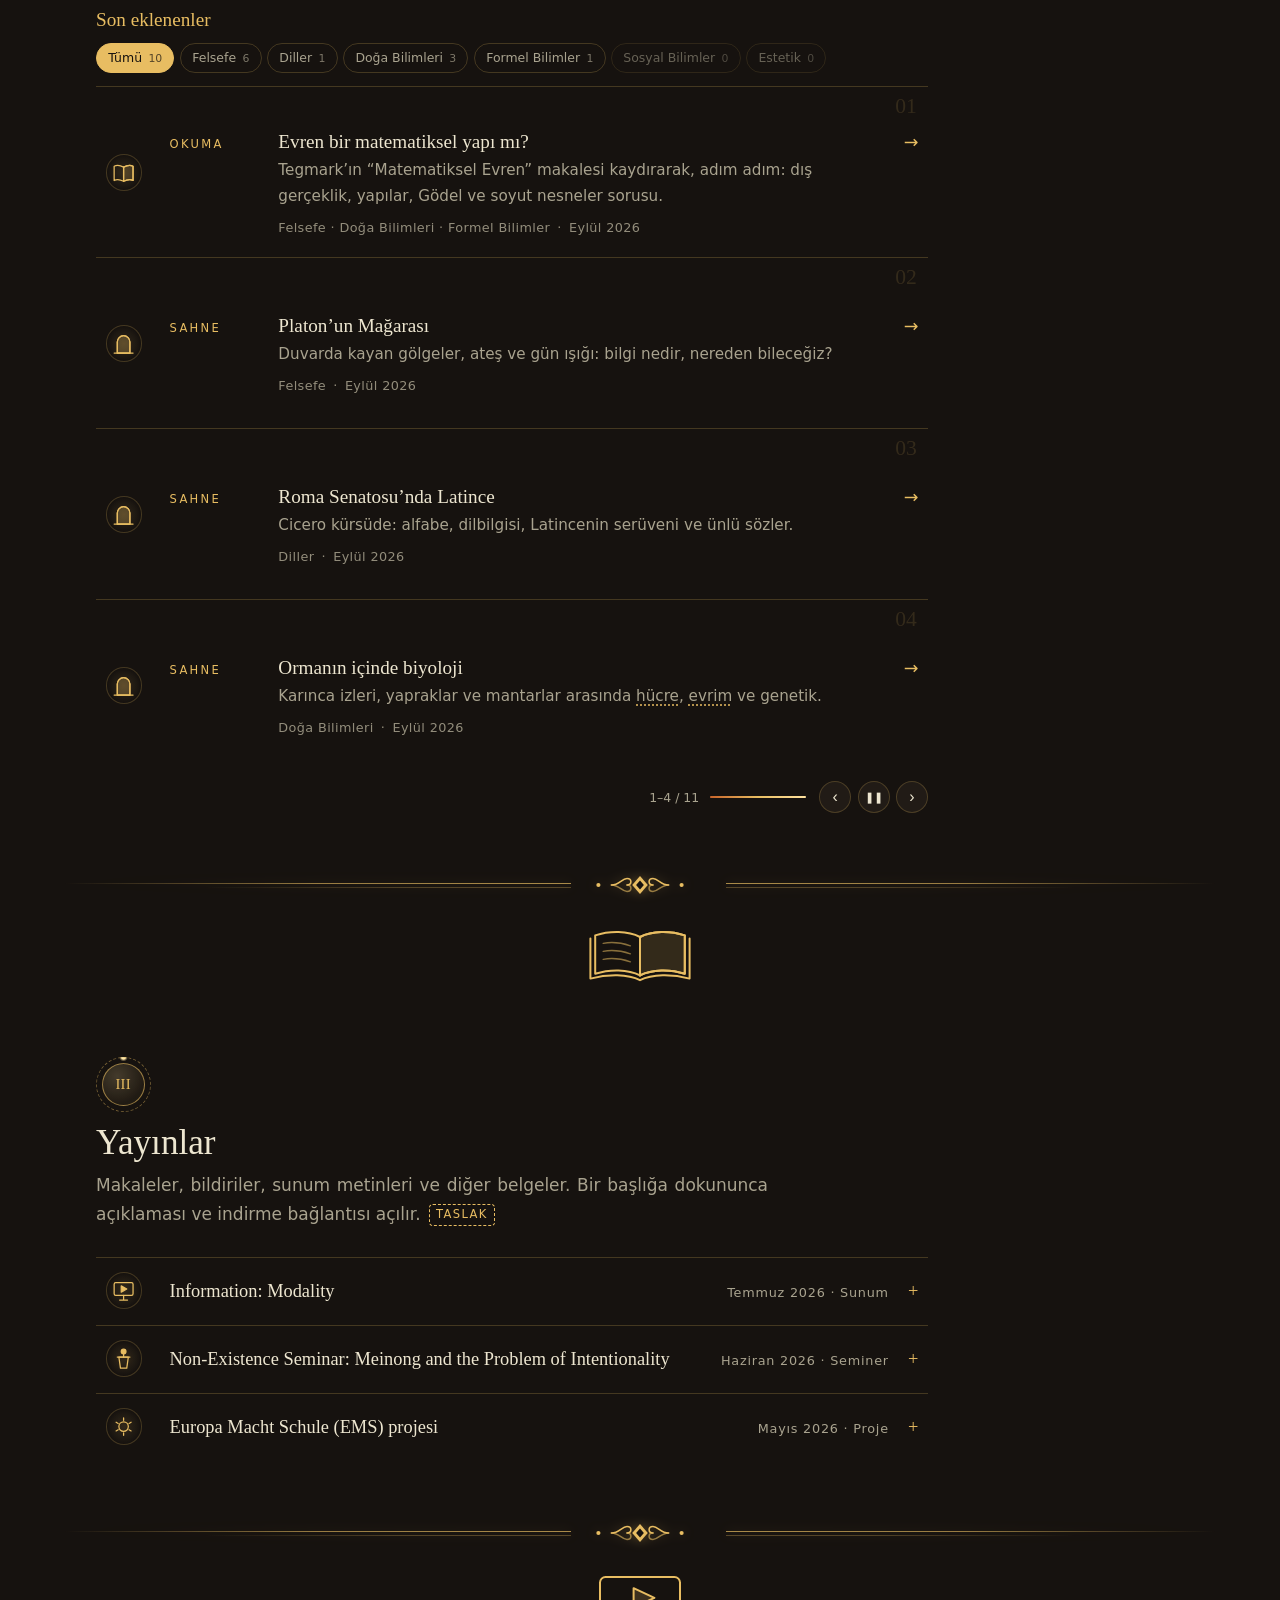
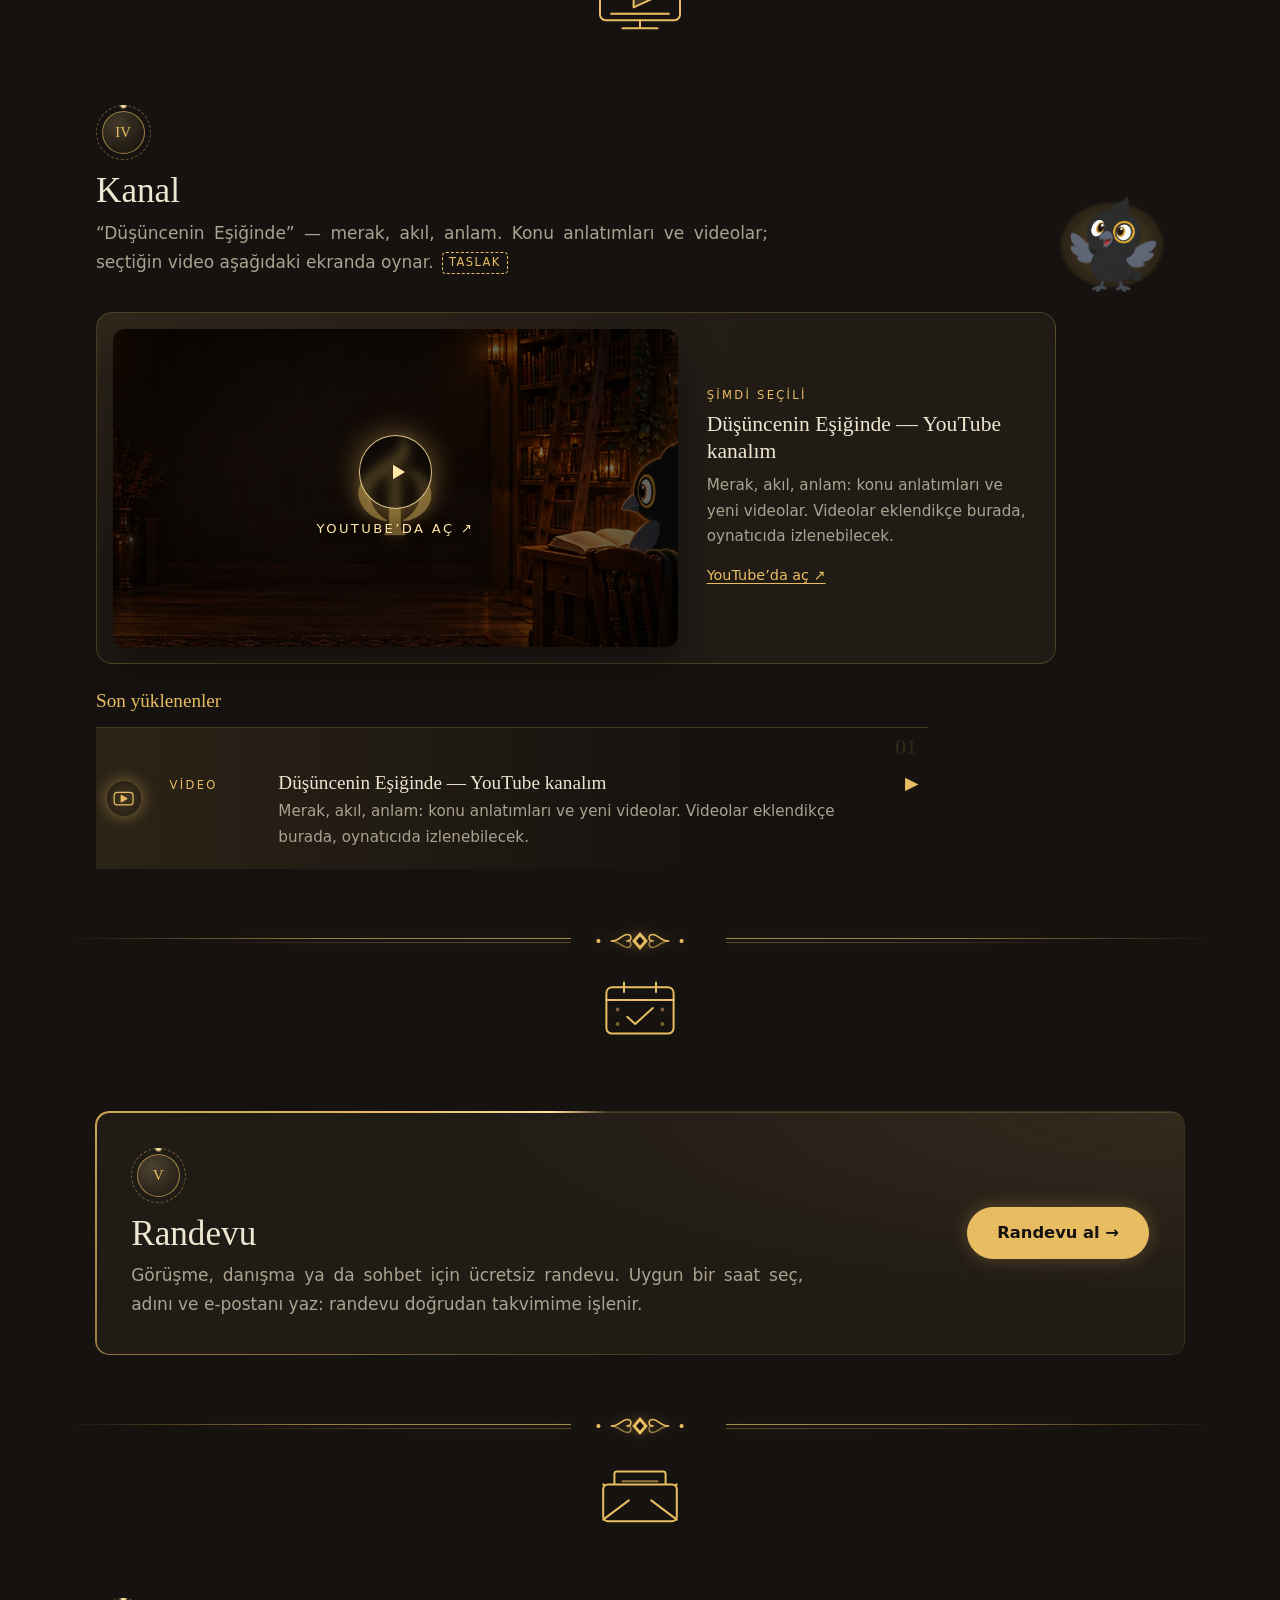
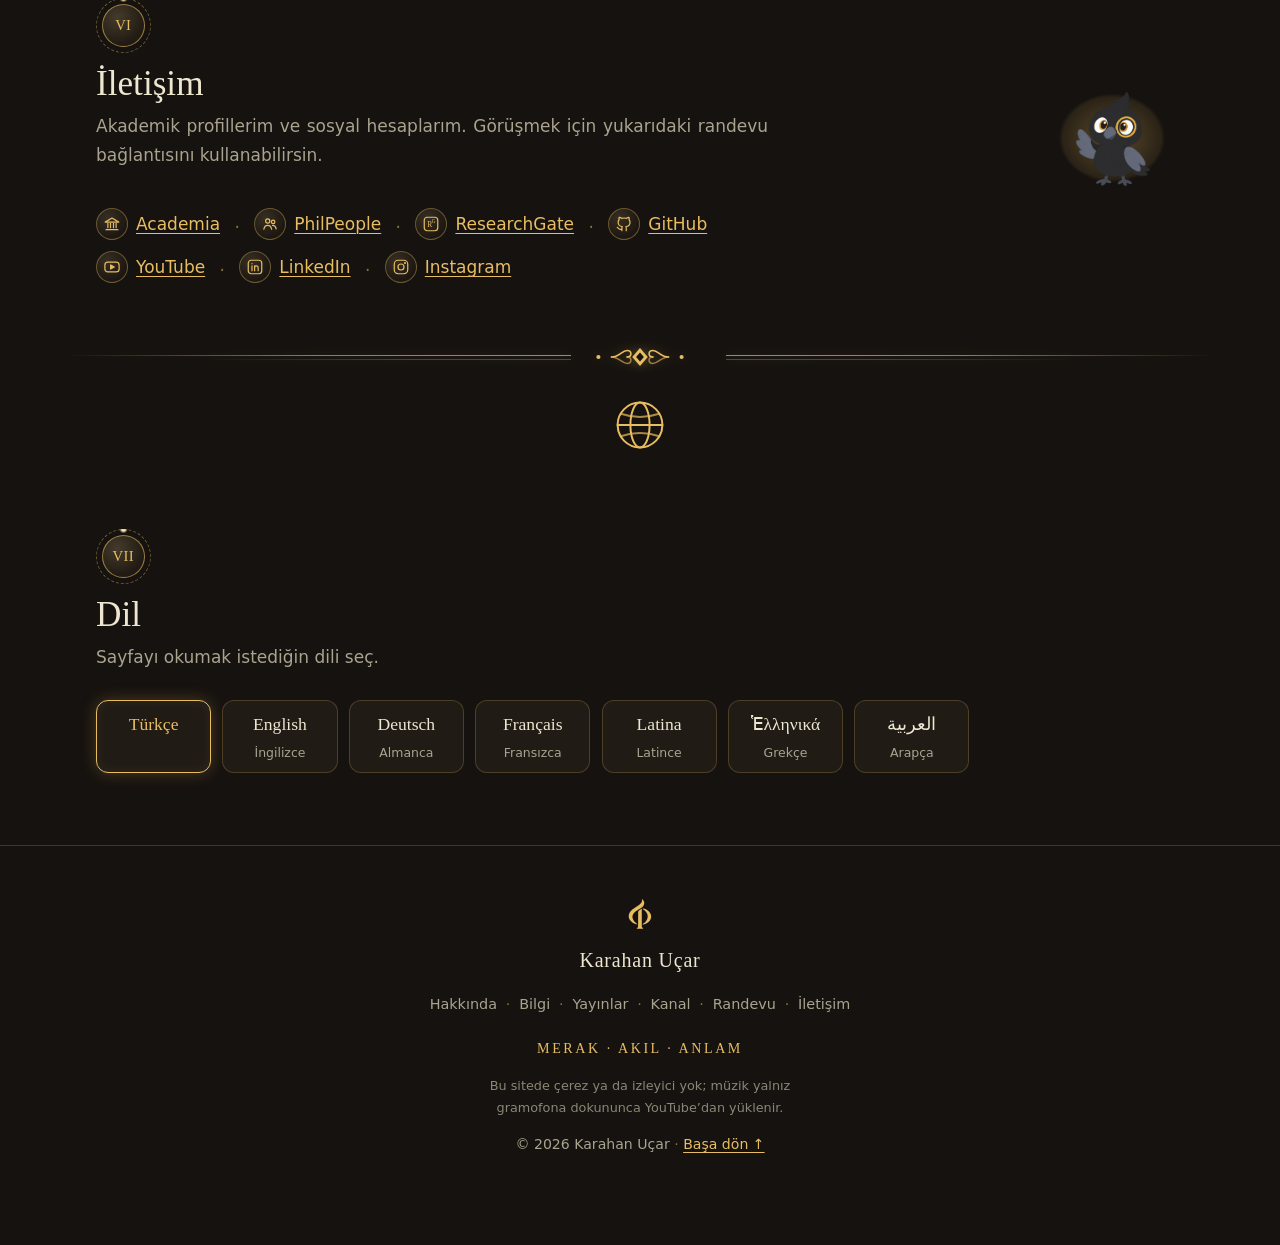
==== commit 9b407dcf: "Bölüm numaraları: çizgi yerine dönen yörüngeli canlı madalyon Co-Authored-By: Claude Opus 5.5 <norep" ====
--- a/karahanucar-com/index.html
+++ b/karahanucar-com/index.html
@@ -43,7 +43,7 @@
   }
   </script>
   <link rel="preload" as="image" href="assets/gpt/maskotlu-kutuphane.webp" fetchpriority="high">
-  <link rel="stylesheet" href="css/style.css?v=20260927b">
+  <link rel="stylesheet" href="css/style.css?v=20260927c">
   <link rel="stylesheet" href="css/sahne.css?v=20260927a">
   <script>document.documentElement.classList.add("js");
     /* Tema: ay/güneş tıklamasıyla seçilen gündüz hâli, boyamadan önce uygulanır (yanıp sönme olmasın) */
--- a/karahanucar-com/css/style.css
+++ b/karahanucar-com/css/style.css
@@ -1221,3 +1221,21 @@
 /* 2026-09-27 · Bölüm simgelerinin (ayraç) iki yanındaki çizgiler kaldırıldı; simge tek başına durur */
 .ayrac::before, .ayrac::after, html.gunduz .ayrac::before, html.gunduz .ayrac::after { content: none; }
 .ayrac { justify-content: center; }
+
+/* 2026-09-27 · Bölüm numaraları: çizgi yerine canlı bir madalyon. İçte nefes alan altın halka ve rakam,
+   dışta yavaşça dönen kesikli bir yörünge, yörüngede dolaşan küçük bir kıvılcım; bölüm göründüğünde dönerek belirir. */
+.bolum-no { position: relative; display: inline-grid; place-items: center; width: 2.7rem; height: 2.7rem; gap: 0; margin: .4rem 0 1rem .35rem; border-radius: 50%;
+  font: 500 .92rem/1 var(--serif); letter-spacing: .02em; color: var(--gold); border: 1px solid rgba(232, 189, 98, .6);
+  background: radial-gradient(circle at 35% 30%, rgba(255, 226, 160, .2), rgba(232, 189, 98, .05) 70%); animation: no-nefes 4.2s ease-in-out infinite; }
+.bolum-no::after { content: ""; position: absolute; inset: -7px; width: auto; height: auto; border-radius: 50%; border: 1px dashed rgba(232, 189, 98, .42); background: none; animation: no-don 28s linear infinite; }
+.bolum-no::before { content: ""; position: absolute; inset: -7px; border-radius: 50%; background: radial-gradient(circle at 50% 0, #FFE7A8 0 2.2px, rgba(255, 226, 160, .5) 3px, transparent 4.5px); animation: no-don 6.5s linear infinite; }
+html[dir="rtl"] .bolum-no { margin: .4rem .35rem 1rem 0; }
+html[dir="rtl"] .bolum-no::after { background: none; }
+@keyframes no-don { to { transform: rotate(360deg); } }
+@keyframes no-nefes { 0%, 100% { box-shadow: 0 0 0 0 rgba(232, 189, 98, 0), inset 0 0 6px rgba(255, 226, 160, .08); } 50% { box-shadow: 0 0 16px 2px rgba(232, 189, 98, .22), inset 0 0 10px rgba(255, 226, 160, .18); } }
+.reveal .bolum-no { opacity: 0; transform: scale(.6) rotate(-120deg); transition: opacity .8s ease .15s, transform 1.1s cubic-bezier(.2, .8, .2, 1) .15s; }
+.reveal.in .bolum-no { opacity: 1; transform: none; }
+html.gunduz .bolum-no { border-color: rgba(118, 75, 12, .55); background: radial-gradient(circle at 35% 30%, rgba(255, 250, 235, .9), rgba(236, 224, 199, .6) 70%); }
+html.gunduz .bolum-no::after { border-color: rgba(118, 75, 12, .38); }
+html.gunduz .bolum-no::before { background: radial-gradient(circle at 50% 0, #a8741e 0 2.2px, rgba(168, 116, 30, .45) 3px, transparent 4.5px); }
+@media (prefers-reduced-motion: reduce) { .bolum-no, .bolum-no::before, .bolum-no::after { animation: none; } .reveal .bolum-no { transform: none; opacity: 1; transition: none; } }
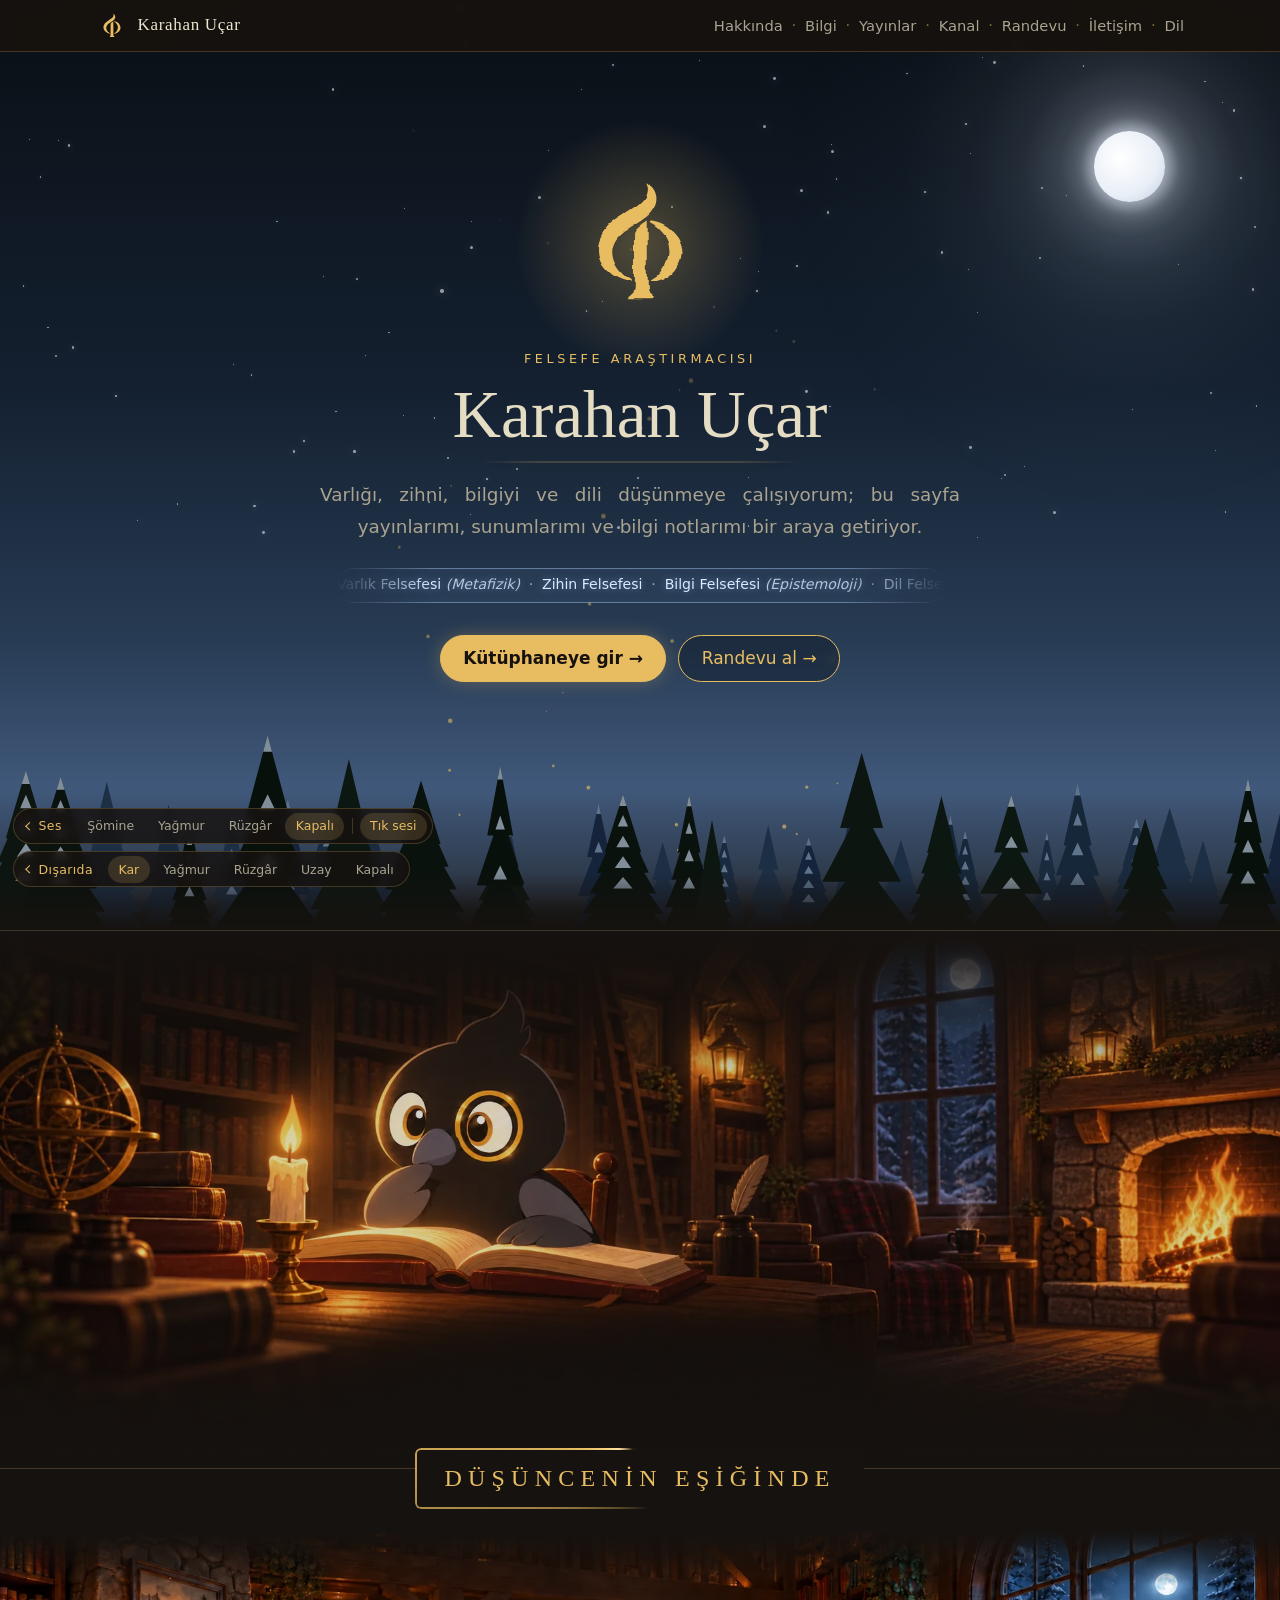
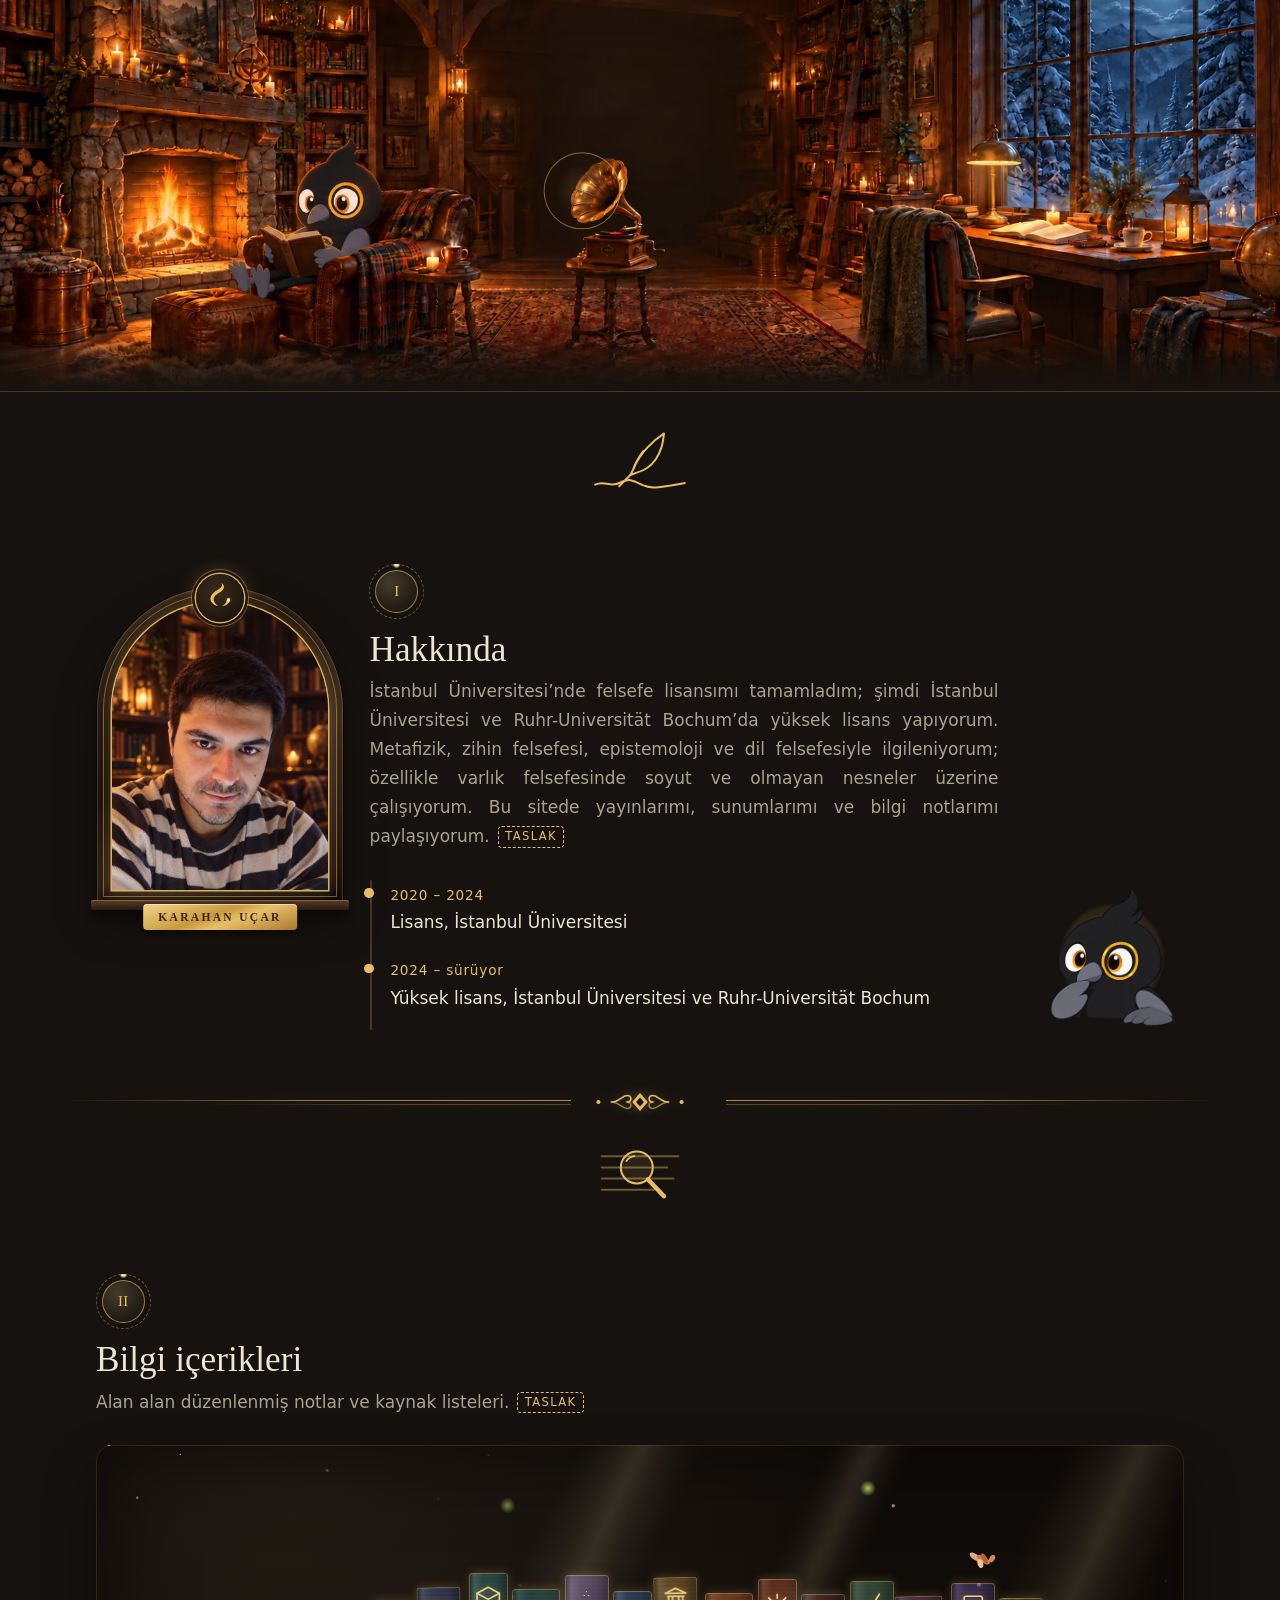
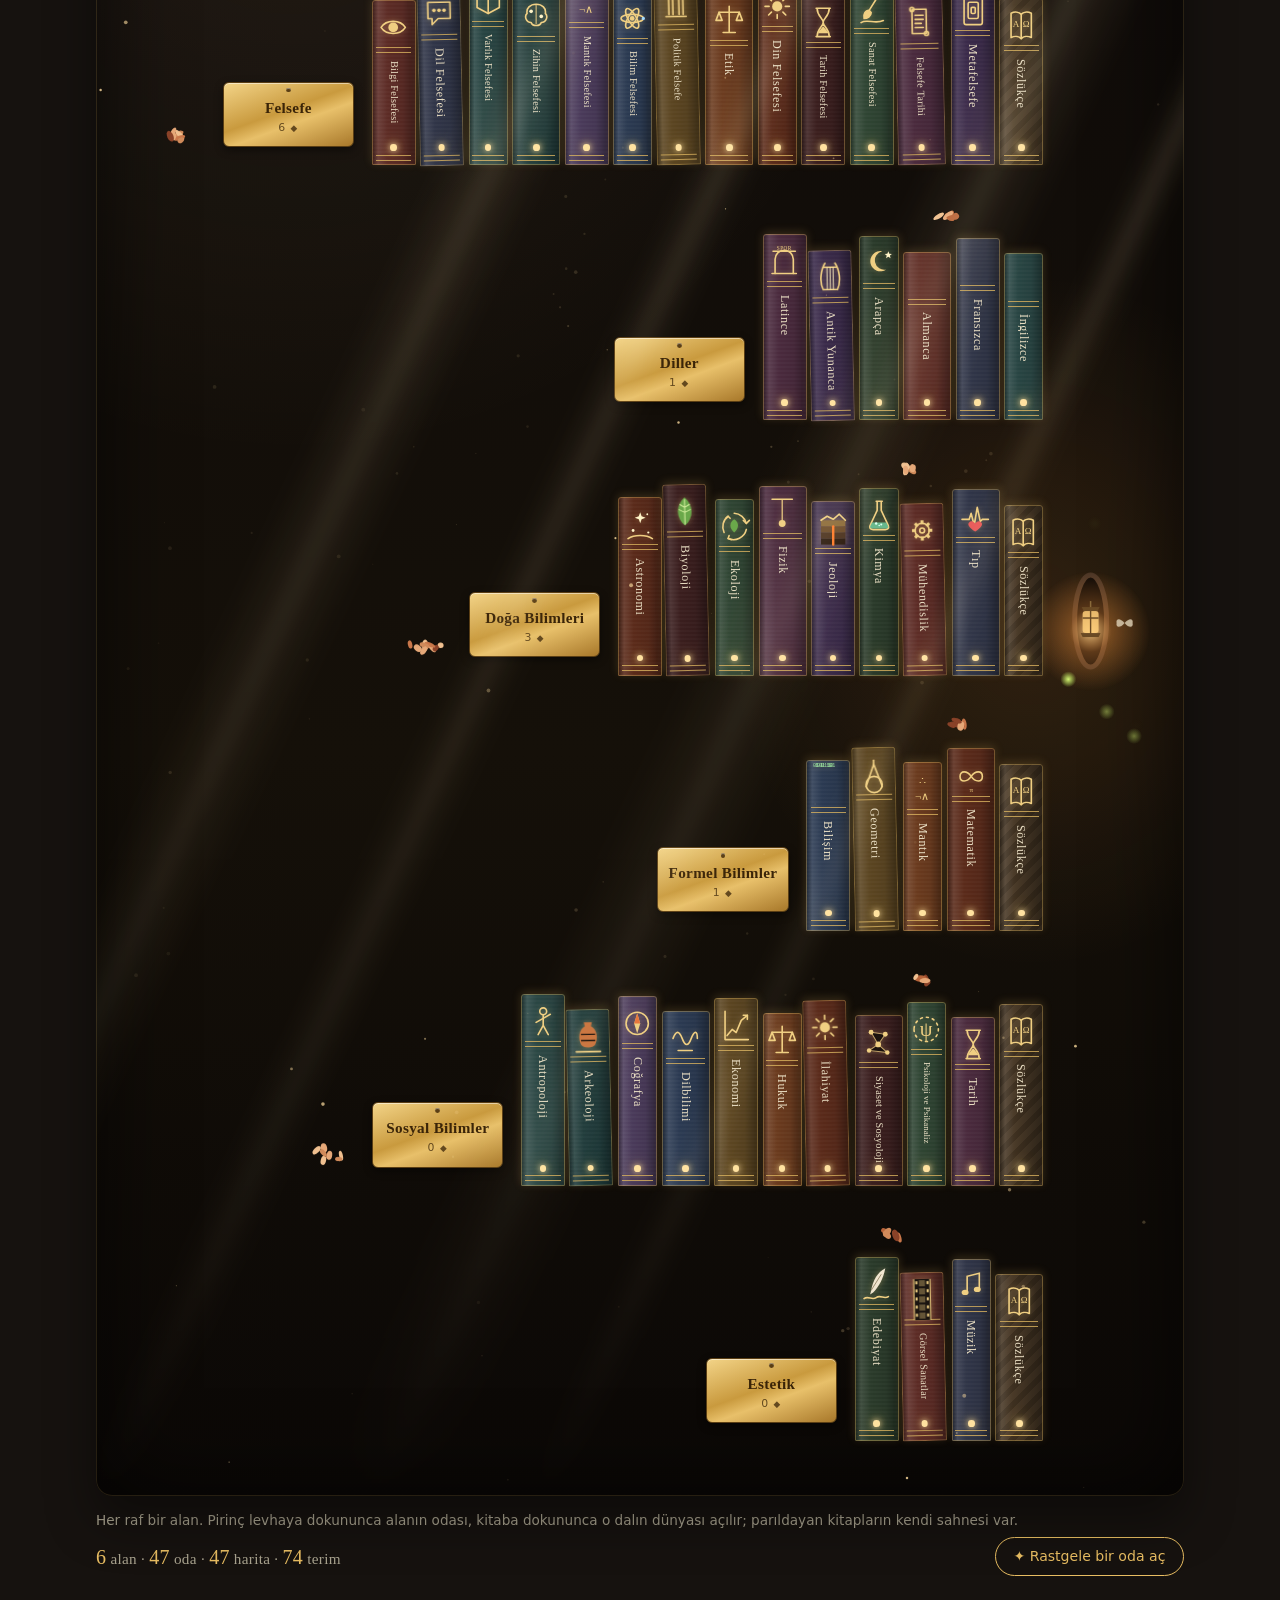
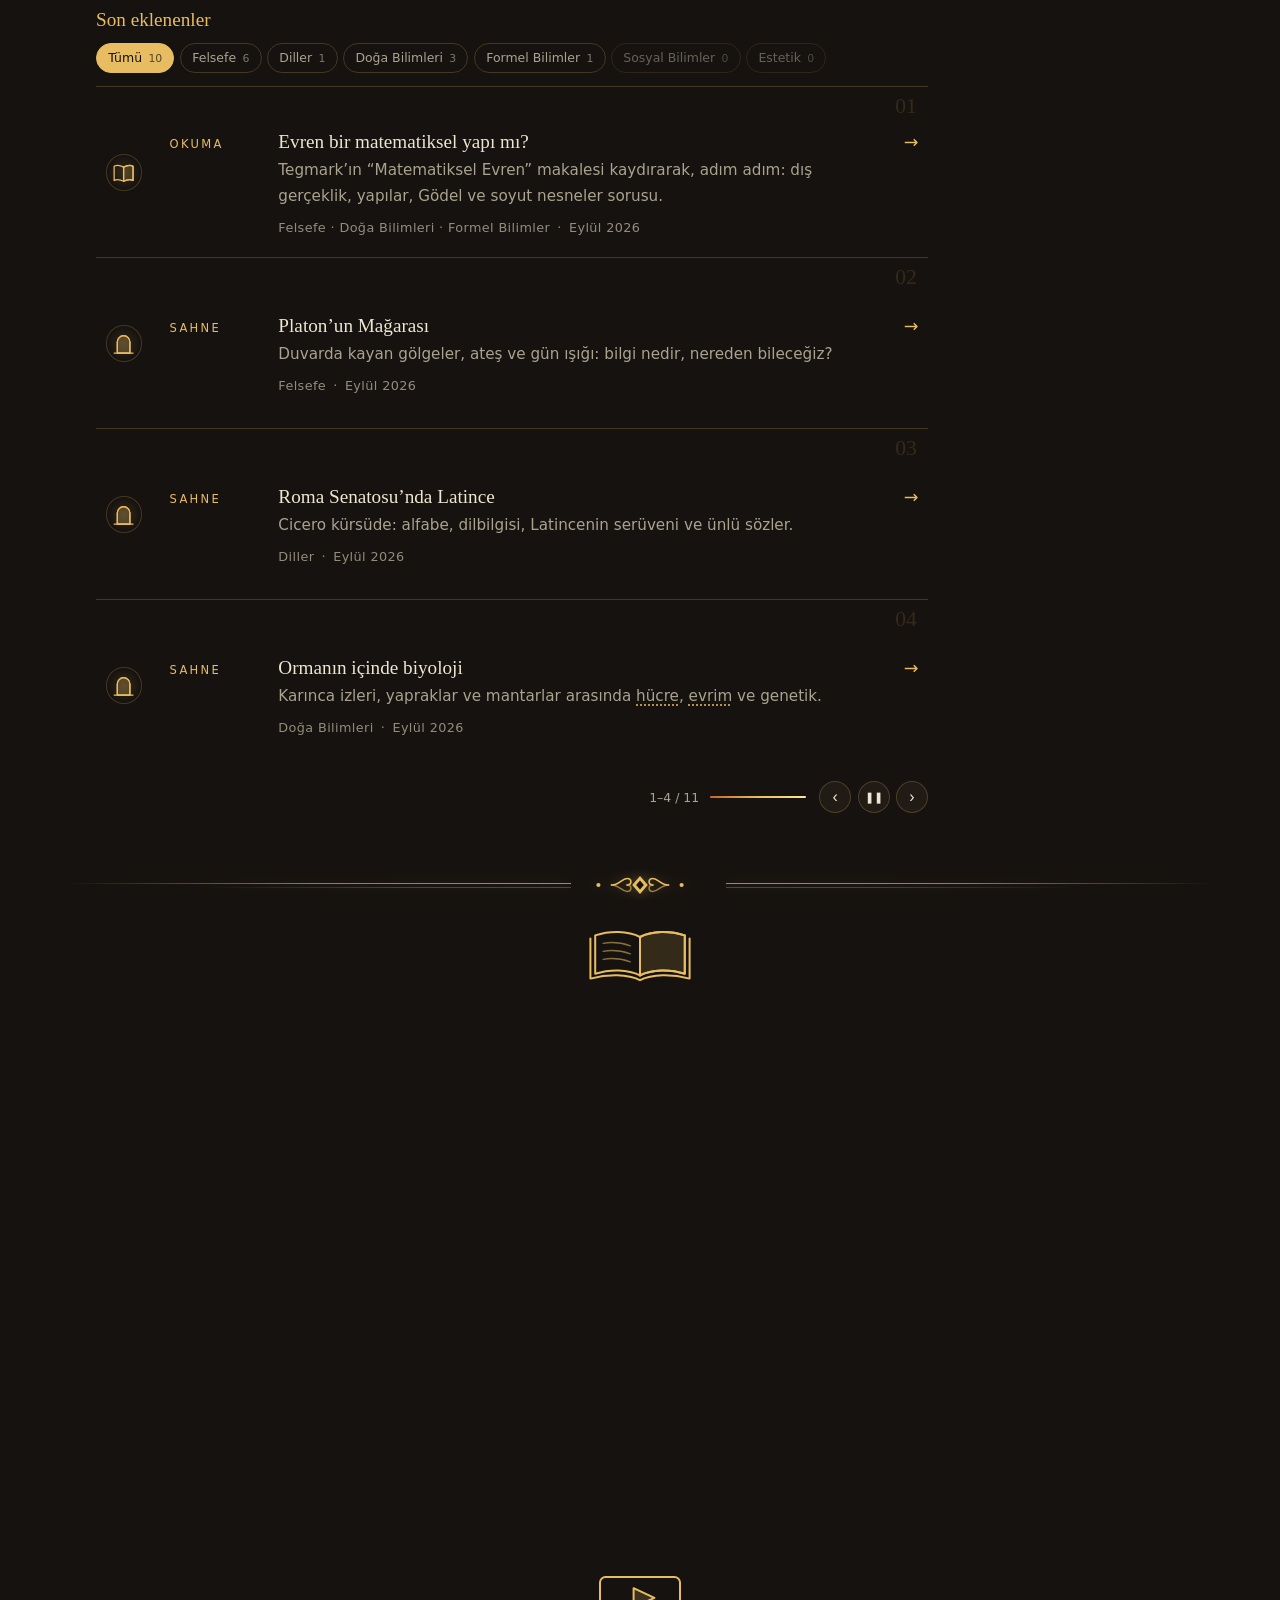
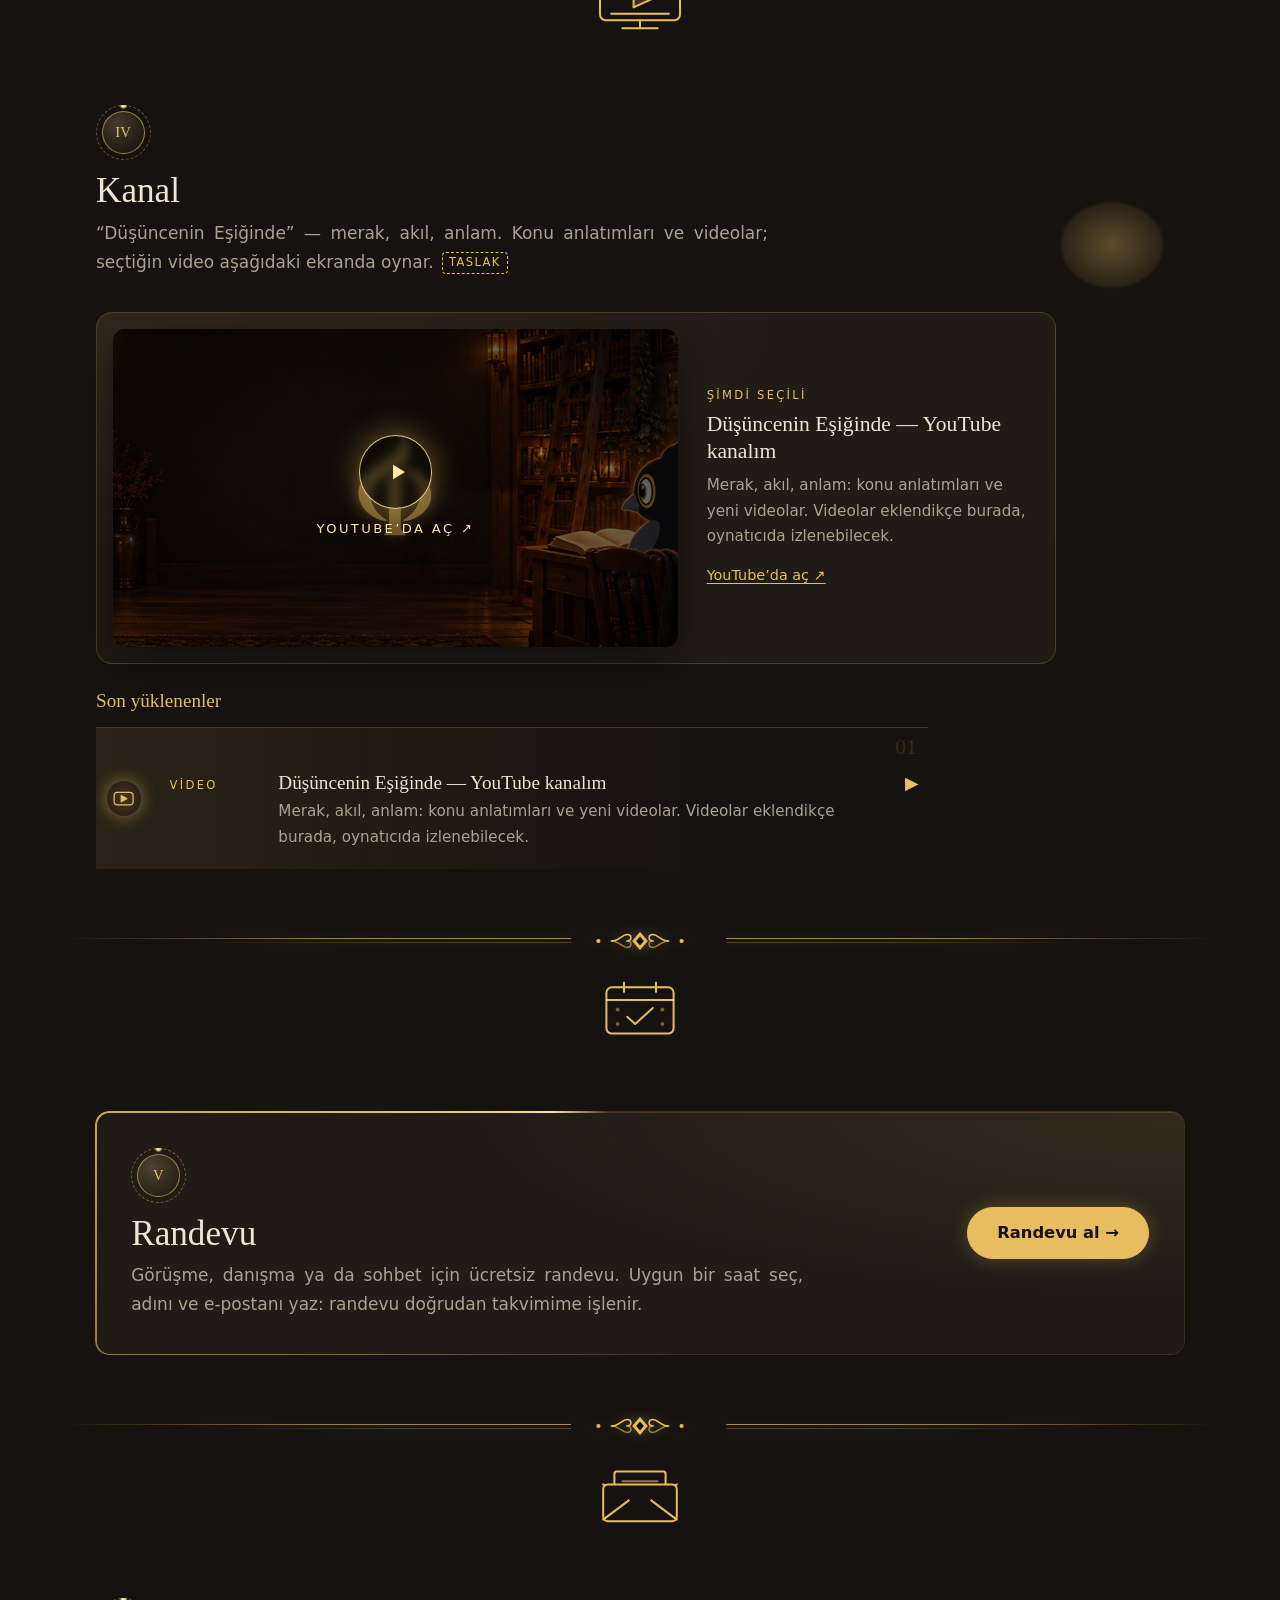
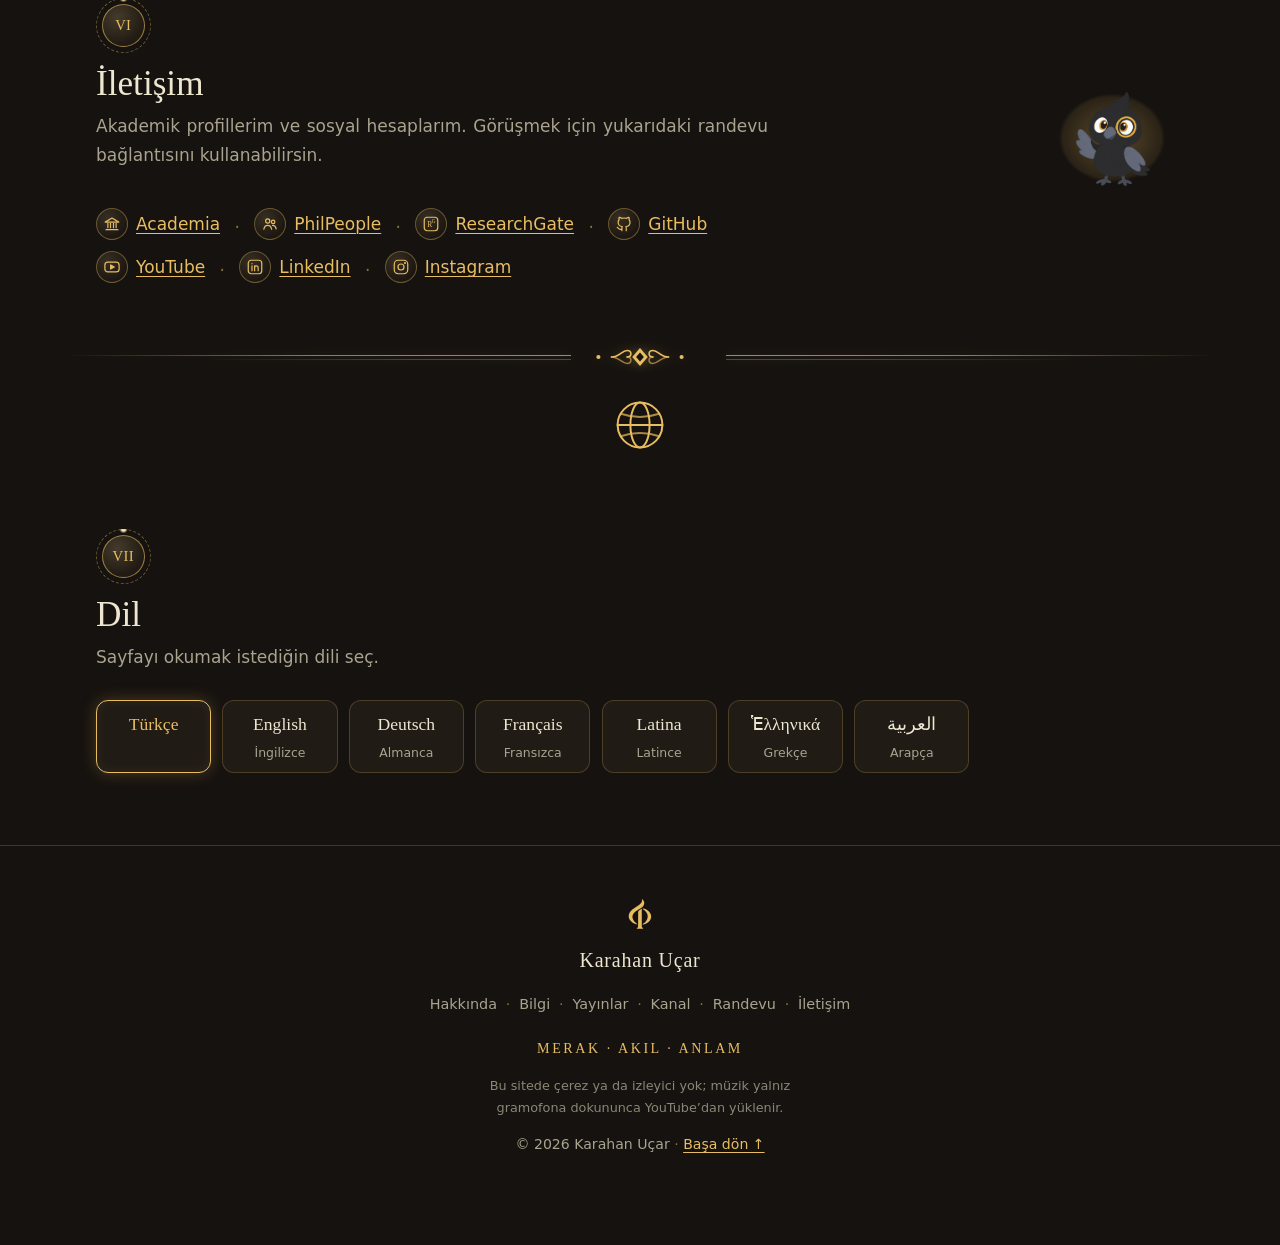
==== commit b7a033ca: "Kabin görseline Seedance animasyonu: maskot sayfa çevirir, ateş/mumlar titrer, gramofondan notalar V" ====
--- a/karahanucar-com/index.html
+++ b/karahanucar-com/index.html
@@ -43,7 +43,7 @@
   }
   </script>
   <link rel="preload" as="image" href="assets/gpt/maskotlu-kutuphane.webp" fetchpriority="high">
-  <link rel="stylesheet" href="css/style.css?v=20260927c">
+  <link rel="stylesheet" href="css/style.css?v=20260927d">
   <link rel="stylesheet" href="css/sahne.css?v=20260927a">
   <script>document.documentElement.classList.add("js");
     /* Tema: ay/güneş tıklamasıyla seçilen gündüz hâli, boyamadan önce uygulanır (yanıp sönme olmasın) */
@@ -142,6 +142,10 @@
     <div class="kabin" role="img" aria-label="Ormanın ortasında kitaplıklı bir kabin: kuzgun maskot şöminenin önündeki deri koltukta kitap okuyor, kemerli pencerenin ardında karlı çam ormanı ve dolunay görünüyor">
       <div class="kabin-in">
         <img src="assets/gpt/kabin-maskot-koltuk-v3.webp" alt="" width="1915" height="821" loading="lazy" decoding="async">
+        <!-- Seedance animasyonu: maskot sayfa çevirir, şömine/mumlar titrer, gramofondan notalar çıkar.
+             Görünür olunca yüklenir; önce yerel dosya, yoksa Higgsfield bağlantısı. Hareket azaltılmışsa durağan görsel kalır. -->
+        <video class="kabin-video" muted loop playsinline preload="none" aria-hidden="true" tabindex="-1"
+               data-kaynaklar="assets/video/kabin-maskot-gramofon.mp4 https://d8j0ntlcm91z4.cloudfront.net/user_3Jcviuh0jli0uOYsJXGfqvG22US/hf_20260924_161510_b9a9c692-dc50-4e9f-8244-5417730091d6.mp4"></video>
         <div class="k-somine"></div>
         <div class="k-lamba"></div>
         <div class="k-kar"></div>
@@ -429,6 +433,7 @@
 <script src="js/tema.js?v=20260927a"></script>
 <script src="js/logo-ciz.js?v=20260927b" defer></script>
 <script src="js/randevu.js?v=20260927a" defer></script>
+<script src="js/kabin-video.js?v=20260927a" defer></script>
 <script src="js/kutuphane.js?v=20260927a"></script>
 <script src="js/arsiv.js?v=20260927a"></script>
 <script src="js/sozlukce.js?v=20260927a"></script>
--- a/karahanucar-com/css/style.css
+++ b/karahanucar-com/css/style.css
@@ -303,6 +303,9 @@
 .kabin::after { content: ""; position: absolute; inset: 0; pointer-events: none; background: linear-gradient(180deg, var(--bg), transparent 12%, transparent 88%, var(--bg)); }
 .kabin img { display: block; width: 100%; height: 100%; object-fit: cover; }
 @media (max-width: 46rem) { .kabin { height: auto; aspect-ratio: 1916 / 821; } .kabin-in { position: relative; top: auto; left: auto; width: 100%; transform: none; } }
+.kabin-video { position: absolute; inset: 0; width: 100%; height: 100%; object-fit: cover; opacity: 0; transition: opacity 1.4s ease; pointer-events: none; }
+.kabin-in.oynuyor .kabin-video { opacity: 1; }
+.kabin-in.oynuyor .k-somine, .kabin-in.oynuyor .k-lamba, .kabin-in.oynuyor .k-kar { opacity: 0; transition: opacity 1.4s ease; }
 .k-somine, .k-lamba, .k-kar { position: absolute; pointer-events: none; }
 .k-somine { left: 4%; top: 46%; width: 17%; height: 32%; animation: somine 3.6s linear infinite;
   background: radial-gradient(closest-side, rgba(255, 150, 50, .42), rgba(255, 120, 30, .14) 60%, transparent 100%); }
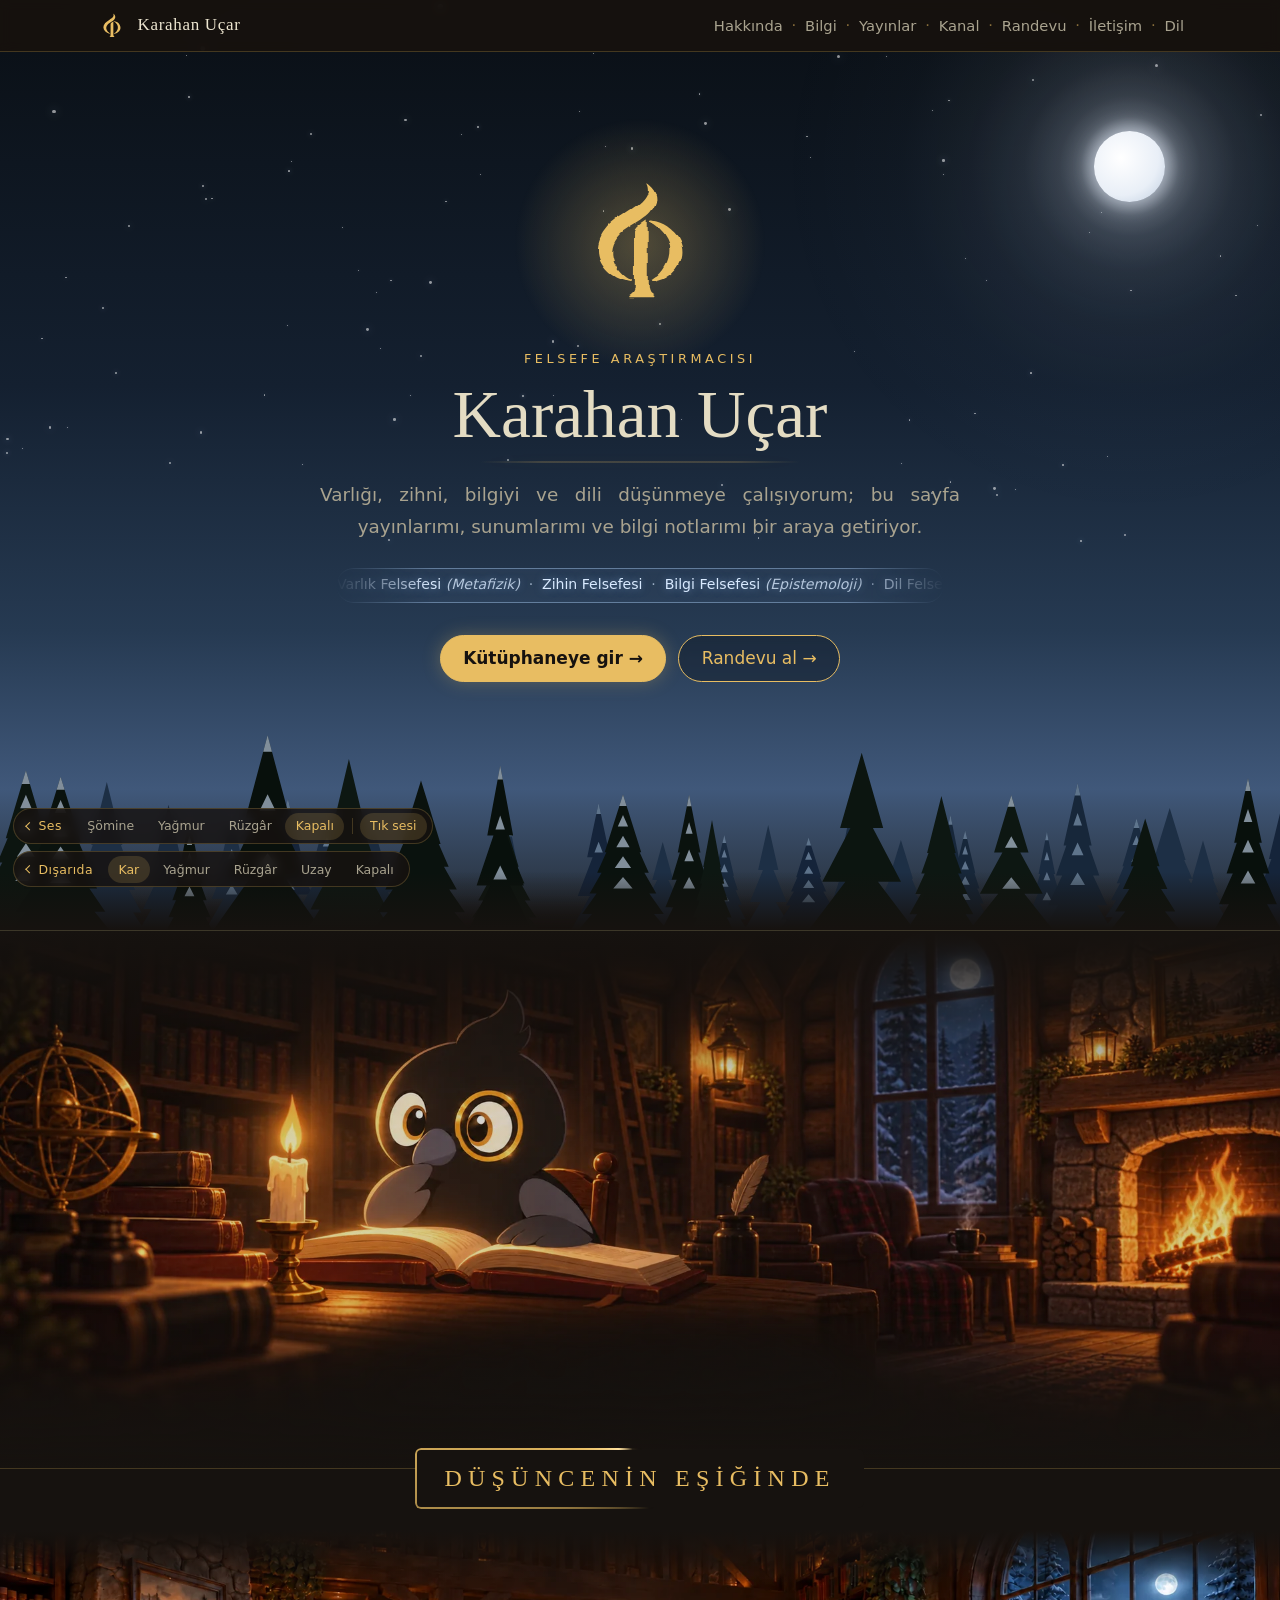
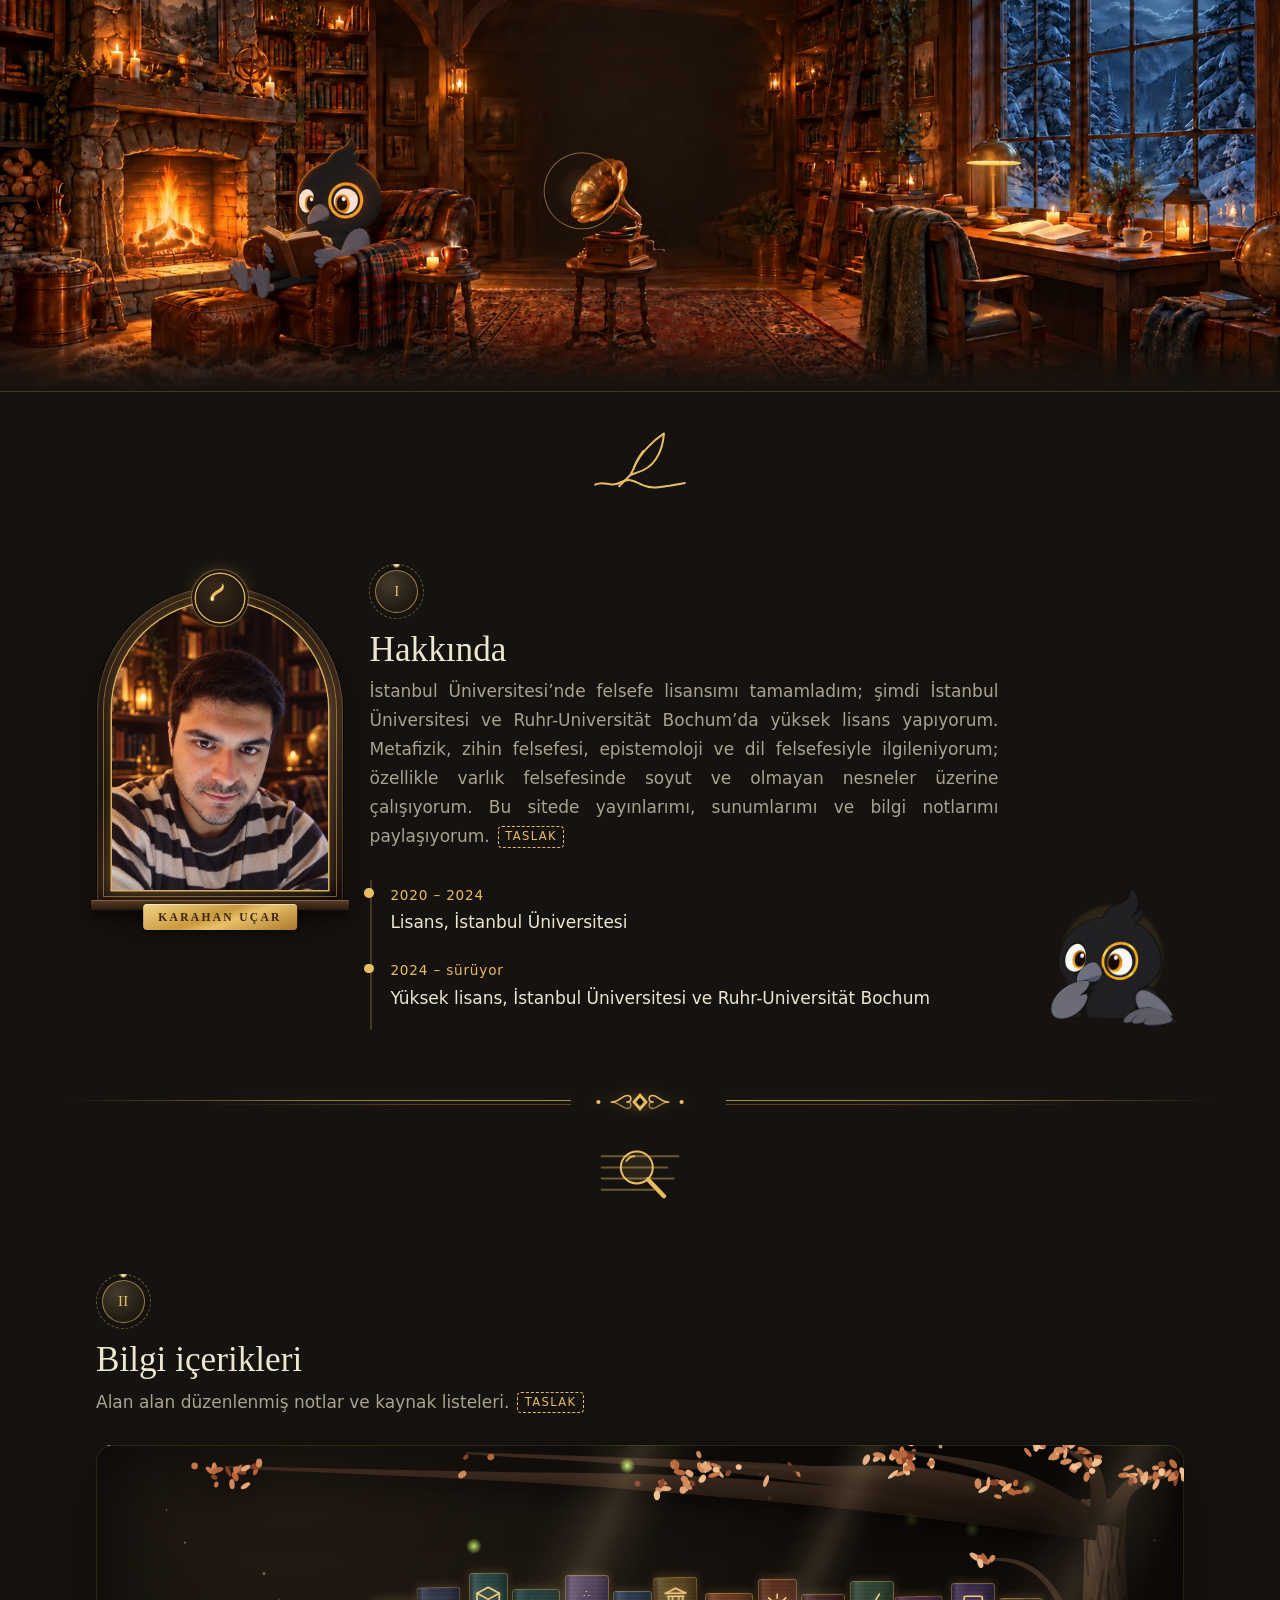
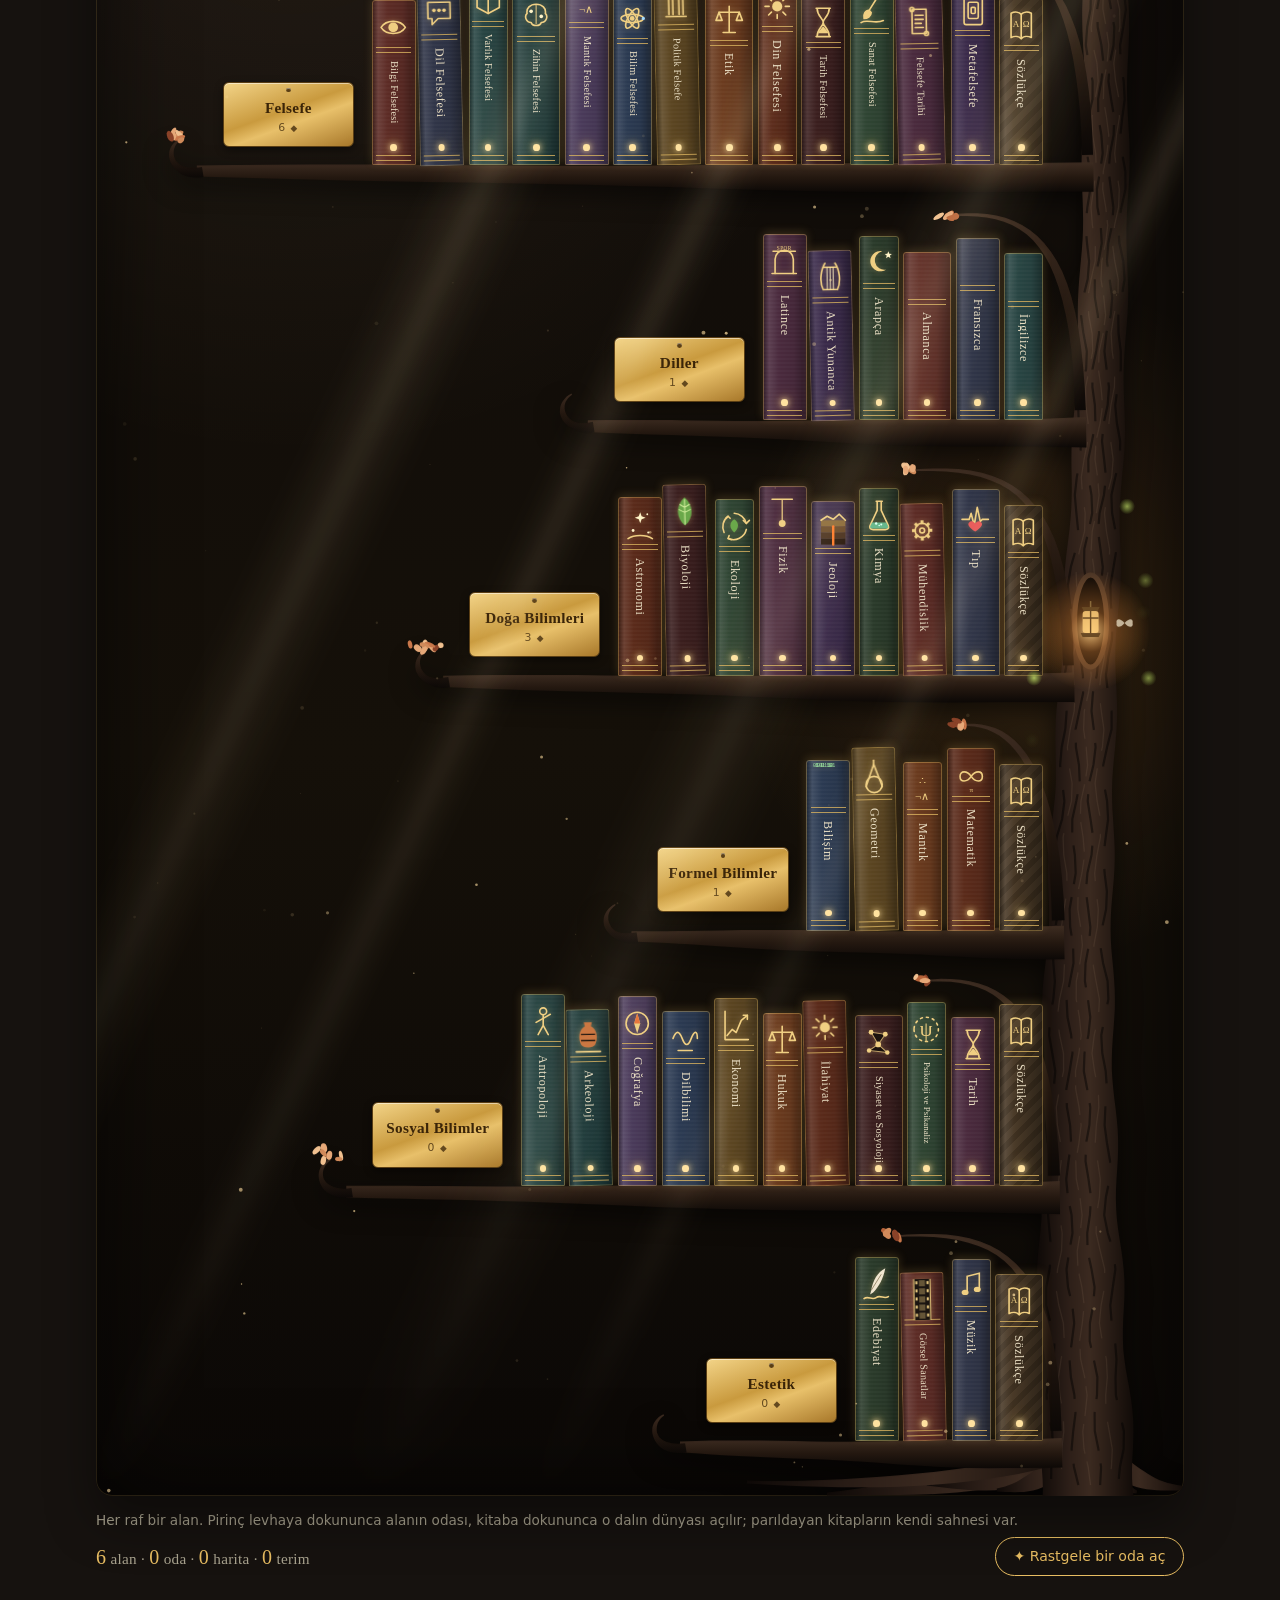
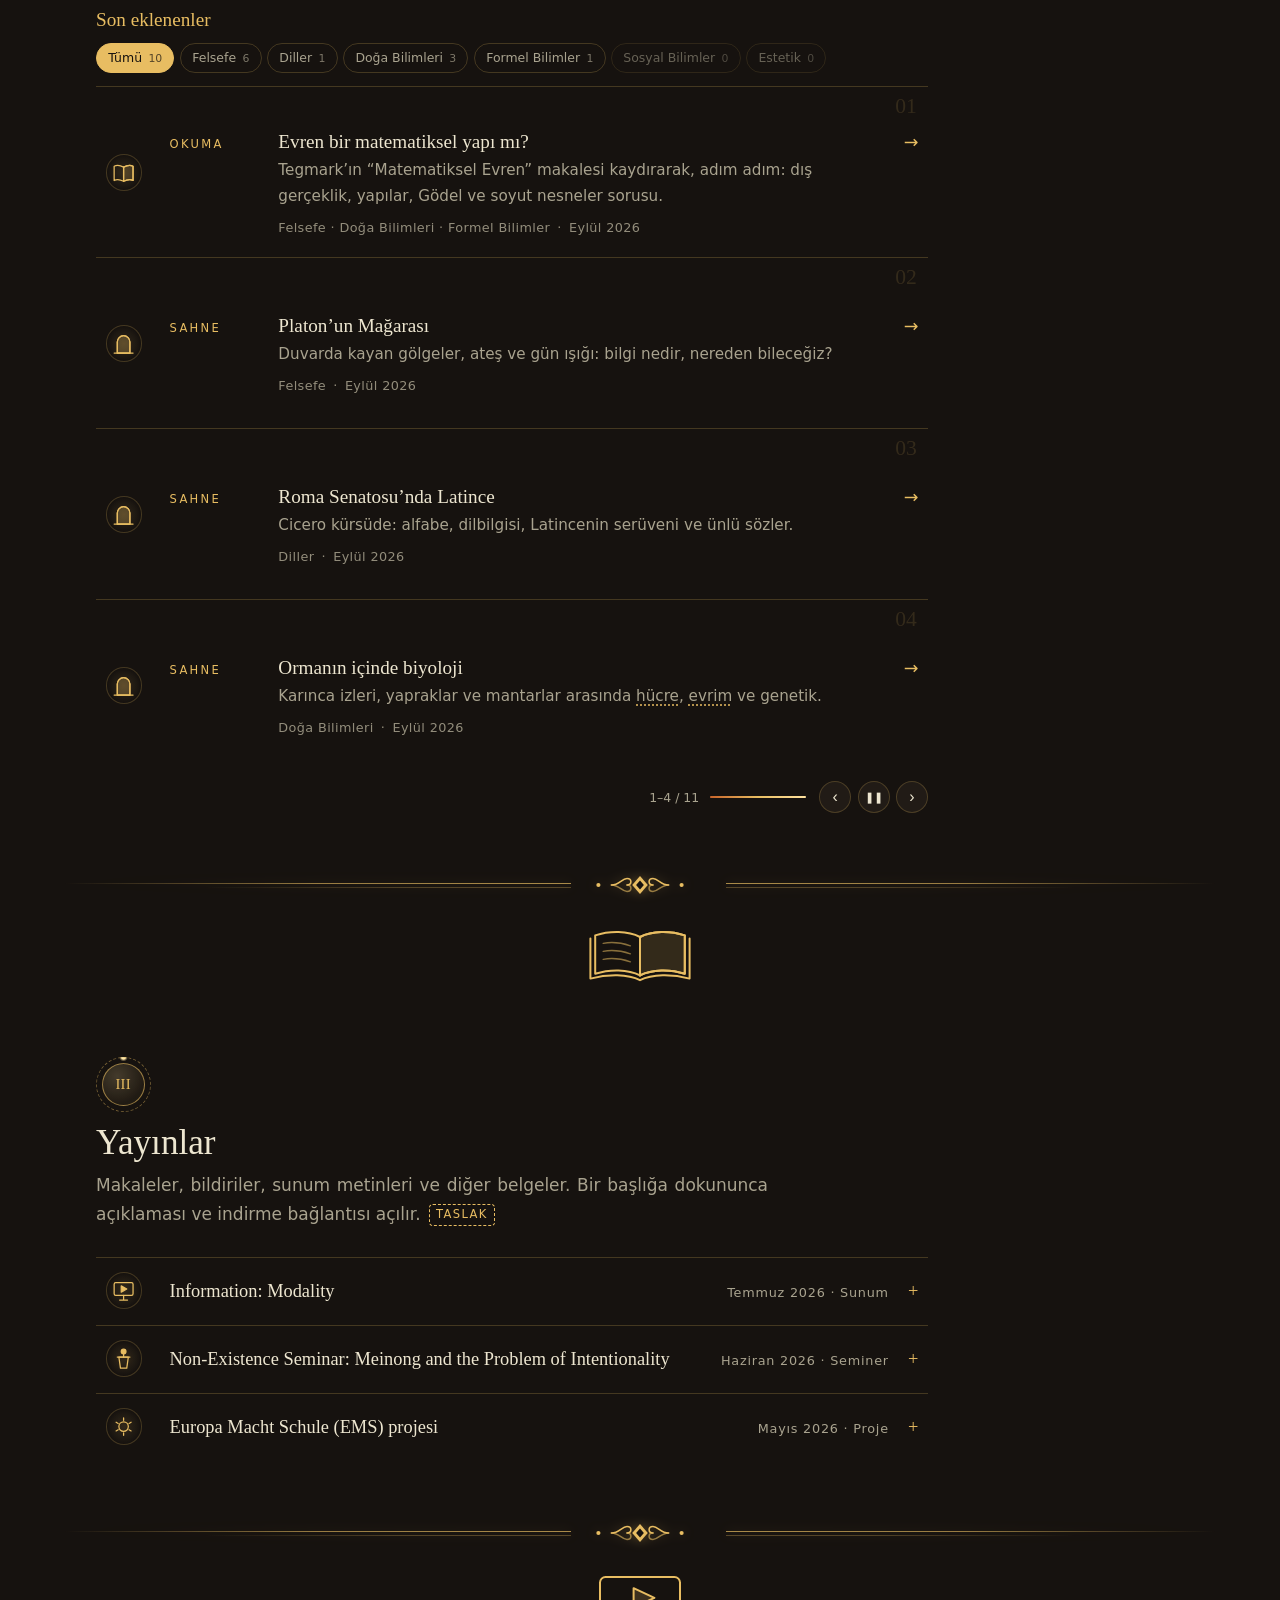
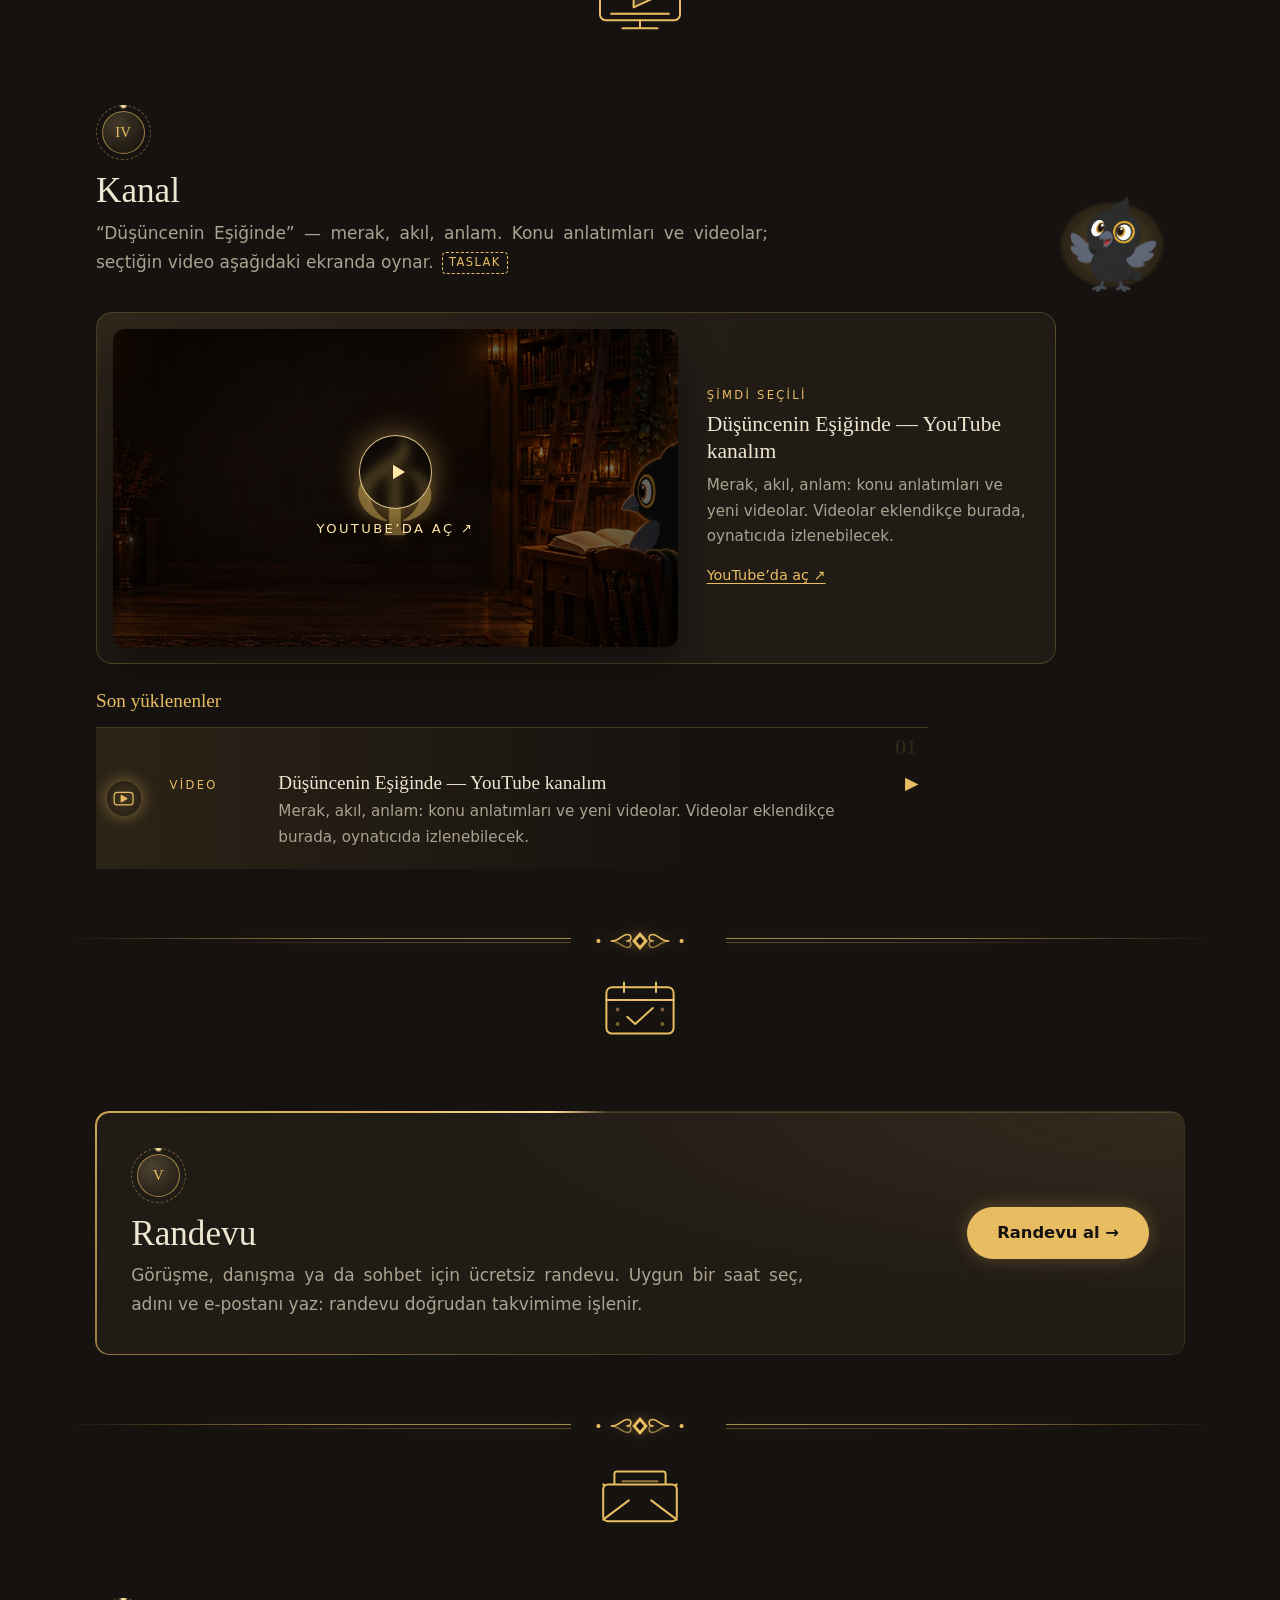
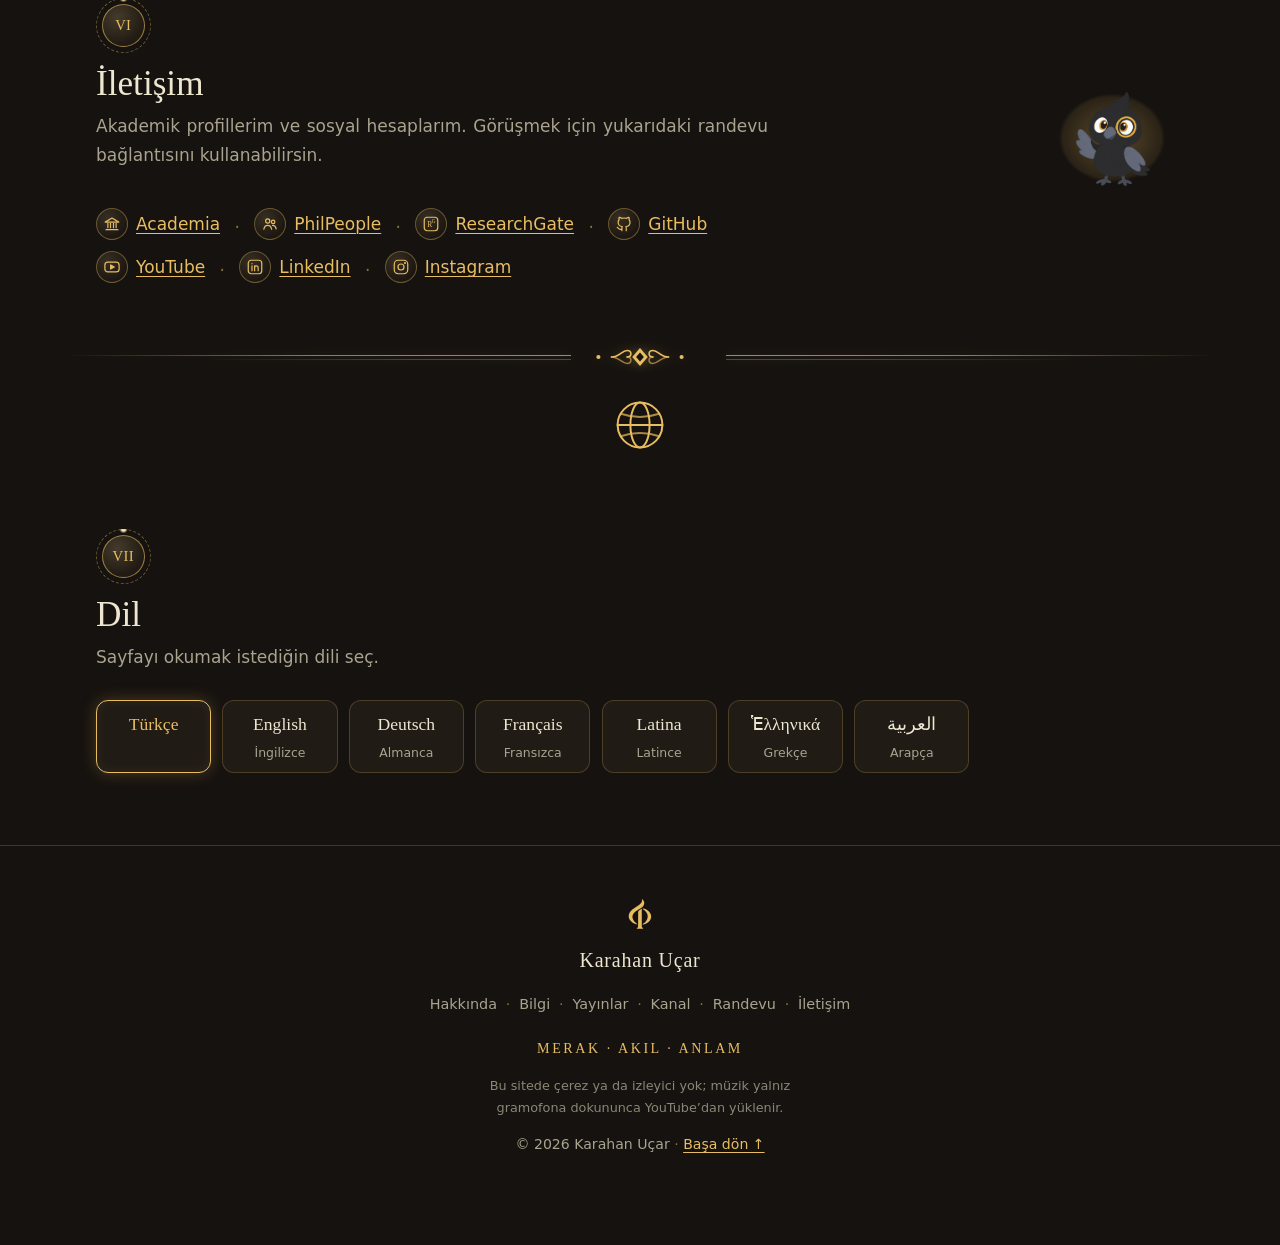
==== commit 5b4e1570: "Kabin animasyonu yenilendi: maskot kanadını kaldırmadan kitabın sayfasını çeviriyor Co-Authored-By: " ====
--- a/karahanucar-com/index.html
+++ b/karahanucar-com/index.html
@@ -145,7 +145,7 @@
         <!-- Seedance animasyonu: maskot sayfa çevirir, şömine/mumlar titrer, gramofondan notalar çıkar.
              Görünür olunca yüklenir; önce yerel dosya, yoksa Higgsfield bağlantısı. Hareket azaltılmışsa durağan görsel kalır. -->
         <video class="kabin-video" muted loop playsinline preload="none" aria-hidden="true" tabindex="-1"
-               data-kaynaklar="assets/video/kabin-maskot-gramofon.mp4 https://d8j0ntlcm91z4.cloudfront.net/user_3Jcviuh0jli0uOYsJXGfqvG22US/hf_20260924_161510_b9a9c692-dc50-4e9f-8244-5417730091d6.mp4"></video>
+               data-kaynaklar="assets/video/kabin-maskot-gramofon.mp4 https://d8j0ntlcm91z4.cloudfront.net/user_3Jcviuh0jli0uOYsJXGfqvG22US/hf_20260924_164852_c2da18d7-876d-4304-bf3c-947040f3602d.mp4"></video>
         <div class="k-somine"></div>
         <div class="k-lamba"></div>
         <div class="k-kar"></div>
@@ -433,7 +433,7 @@
 <script src="js/tema.js?v=20260927a"></script>
 <script src="js/logo-ciz.js?v=20260927b" defer></script>
 <script src="js/randevu.js?v=20260927a" defer></script>
-<script src="js/kabin-video.js?v=20260927a" defer></script>
+<script src="js/kabin-video.js?v=20260927b" defer></script>
 <script src="js/kutuphane.js?v=20260927a"></script>
 <script src="js/arsiv.js?v=20260927a"></script>
 <script src="js/sozlukce.js?v=20260927a"></script>
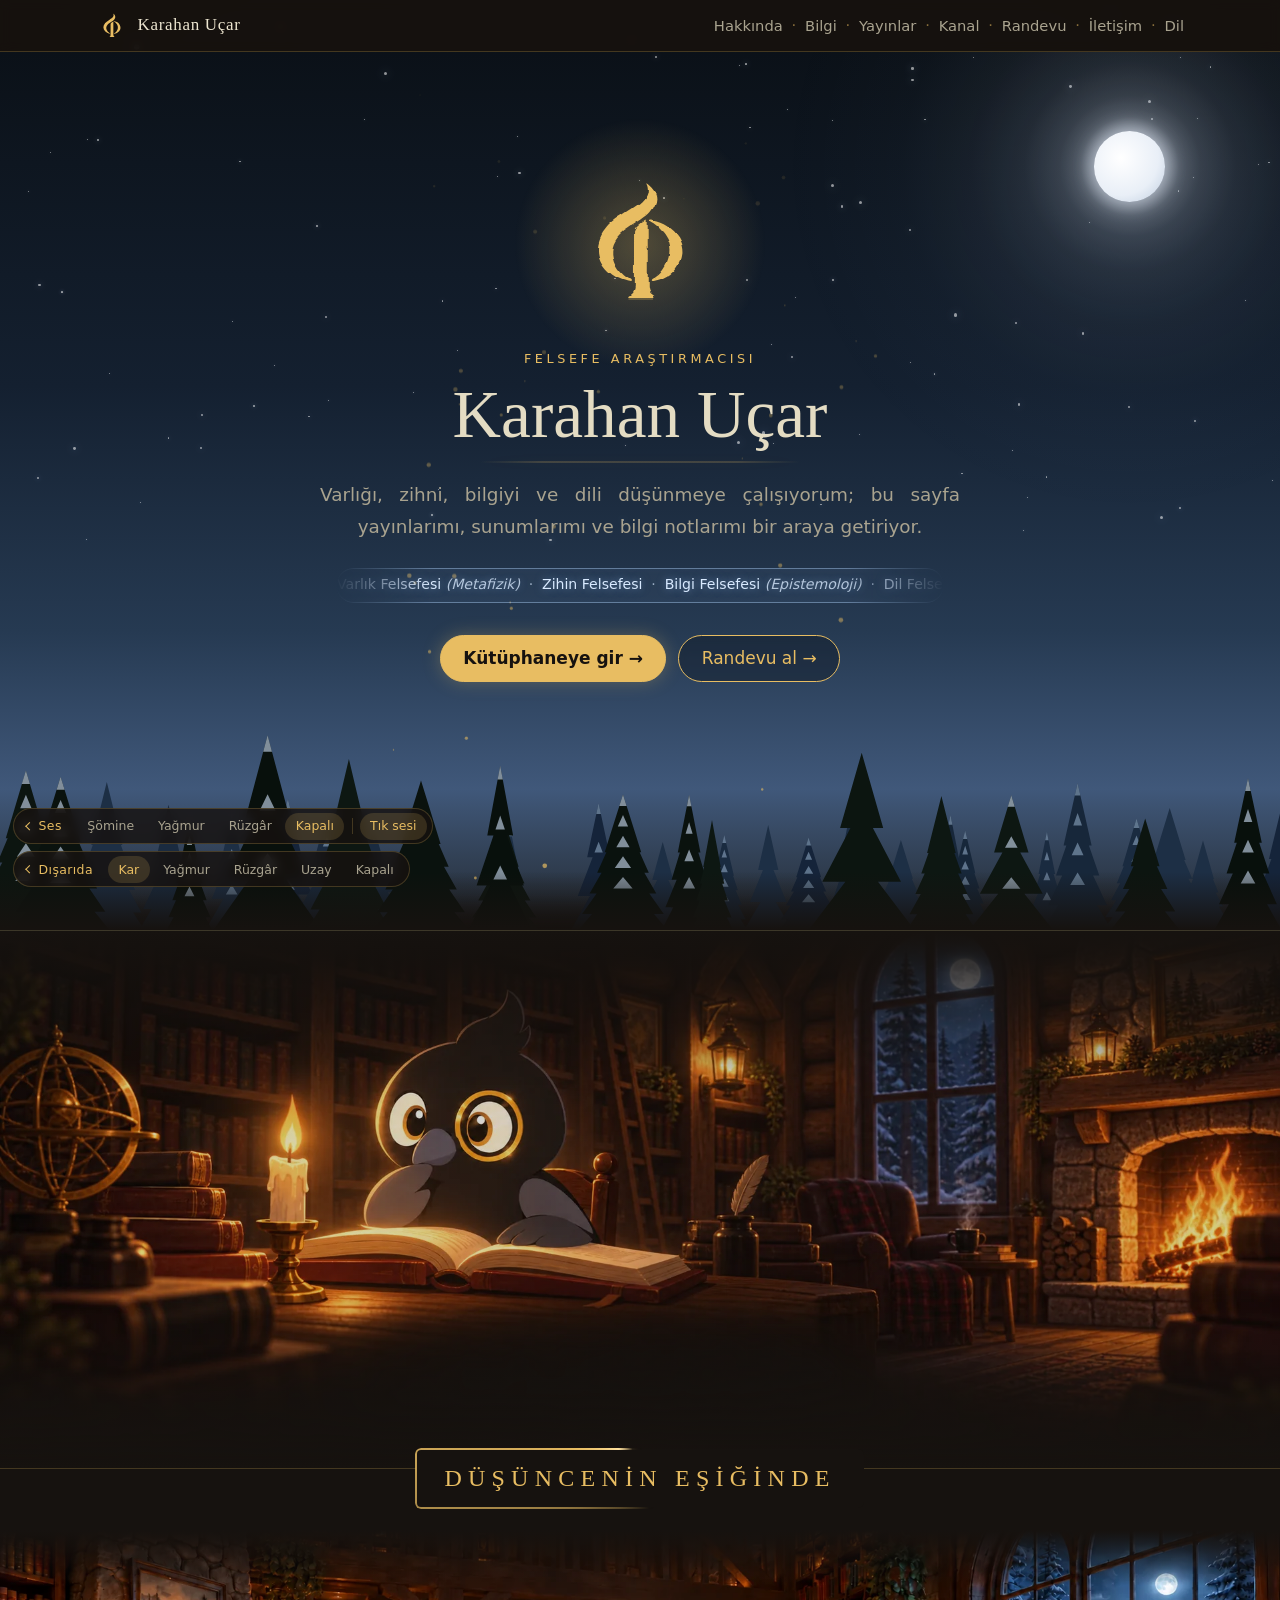
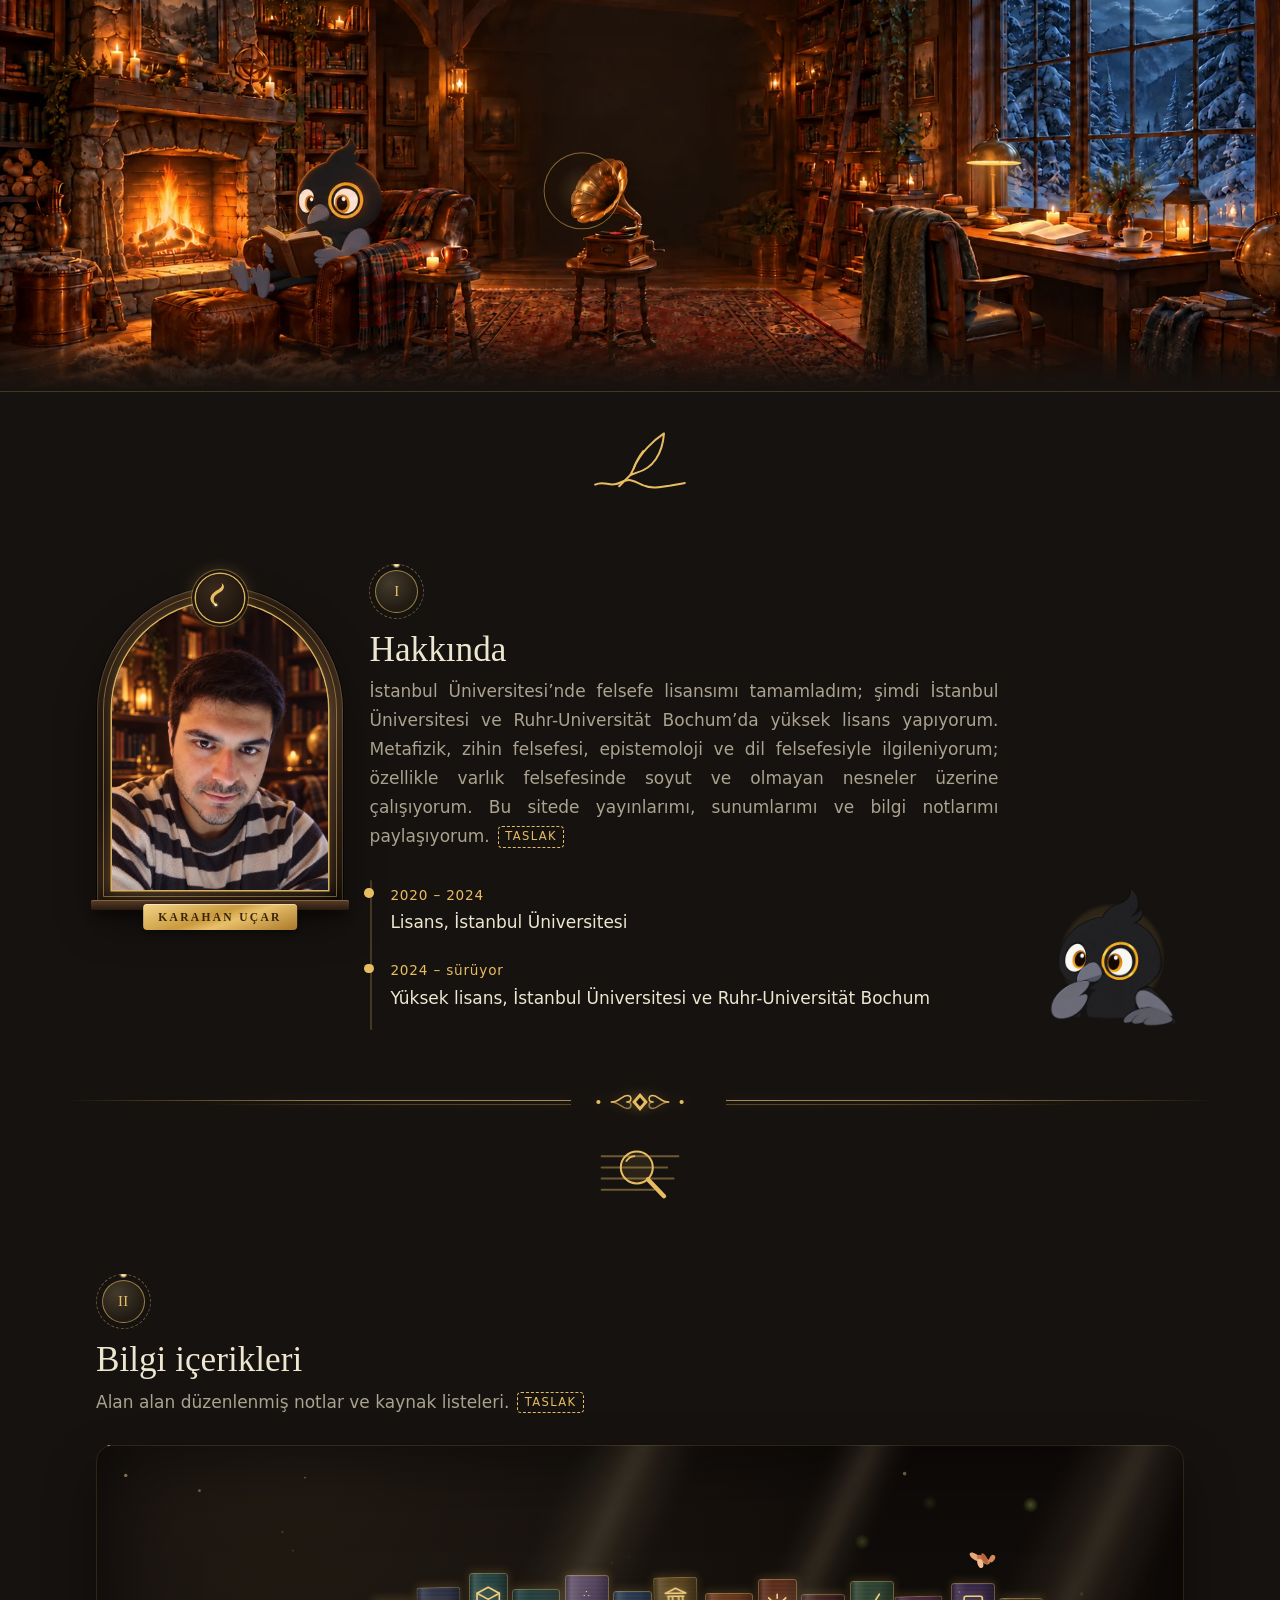
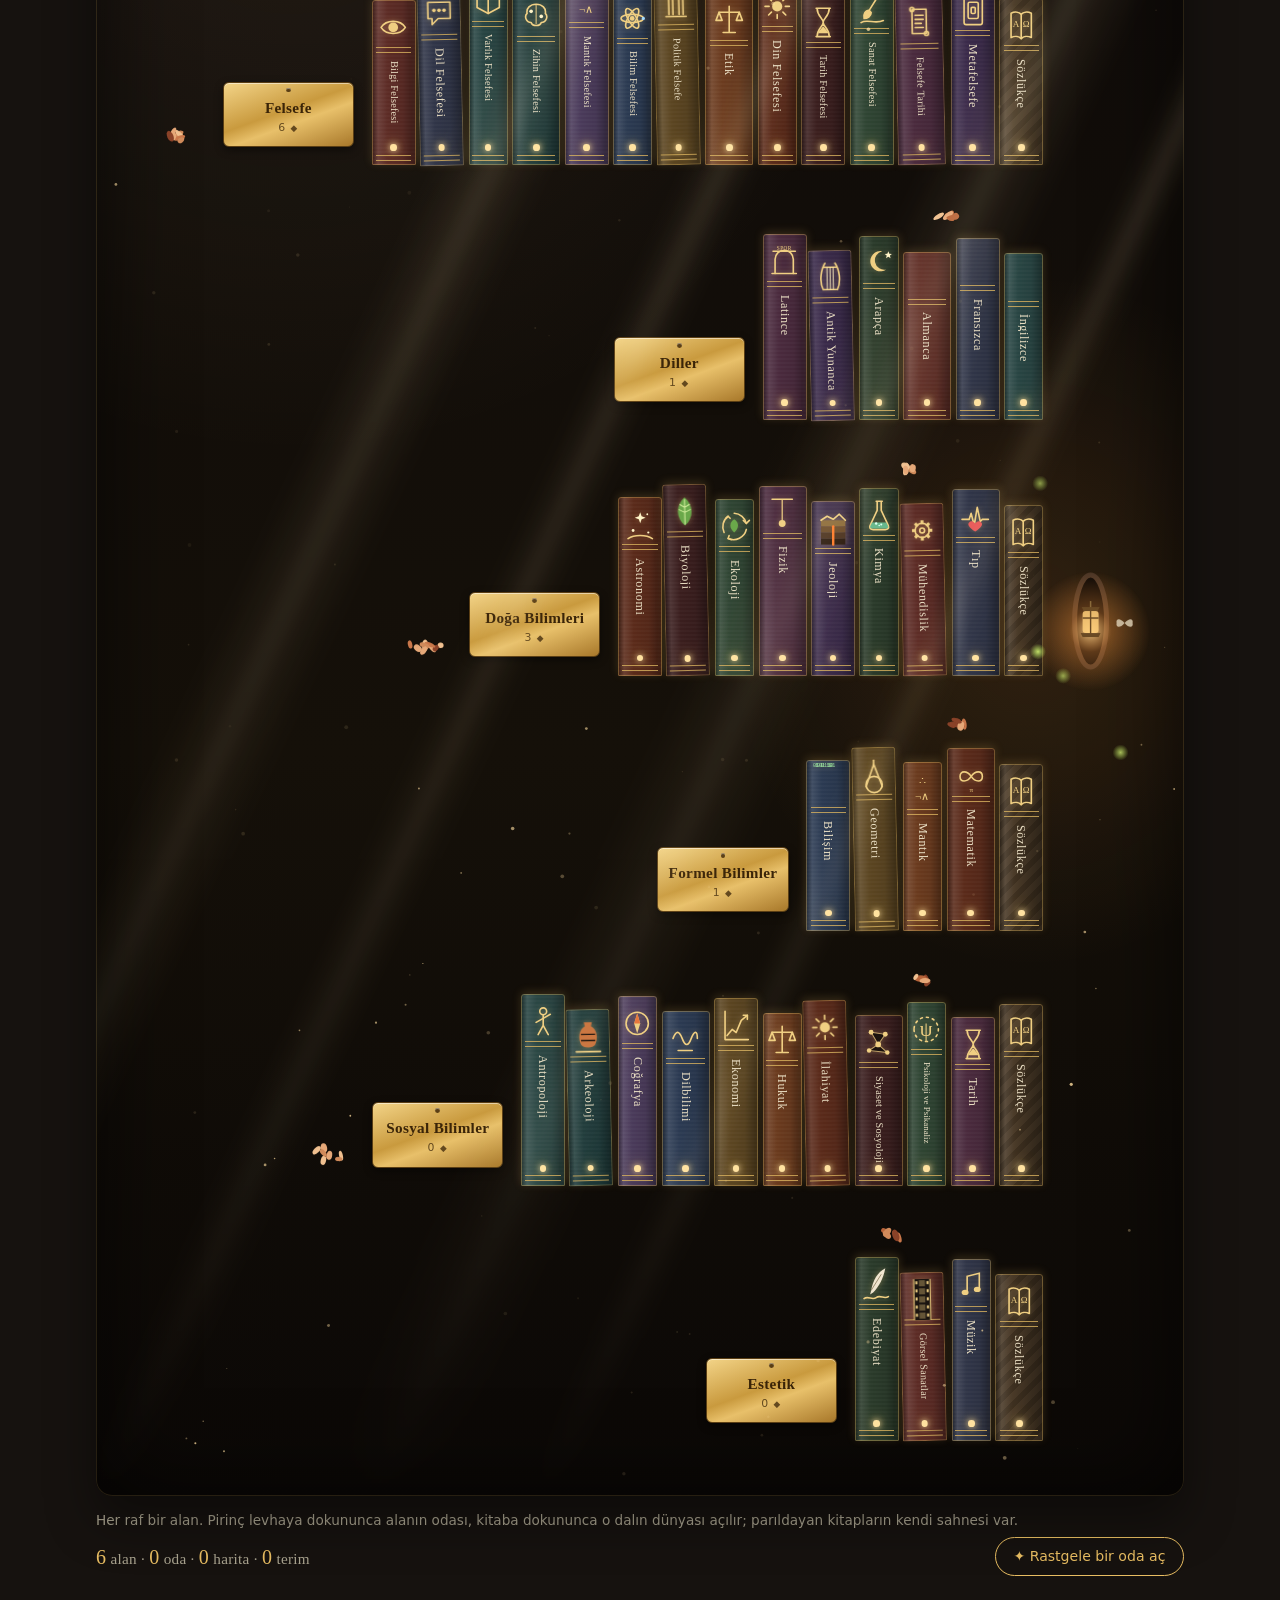
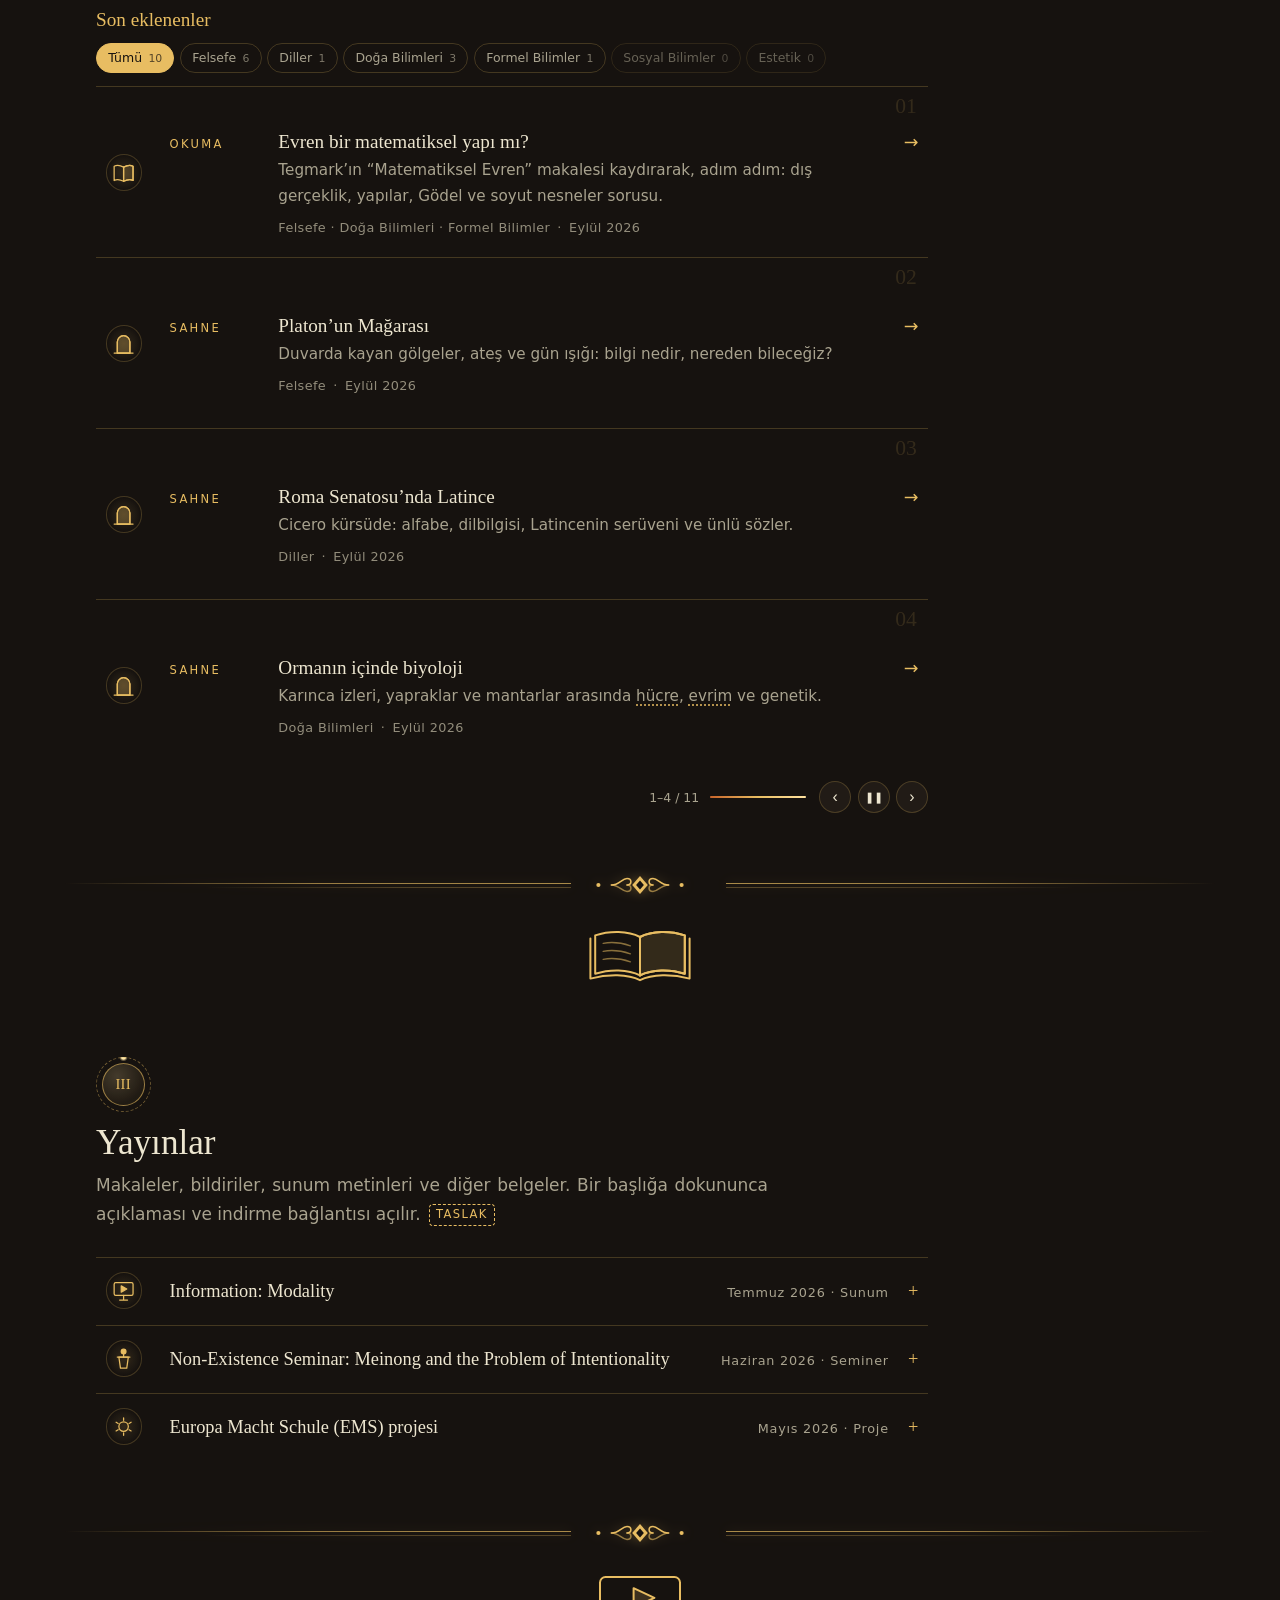
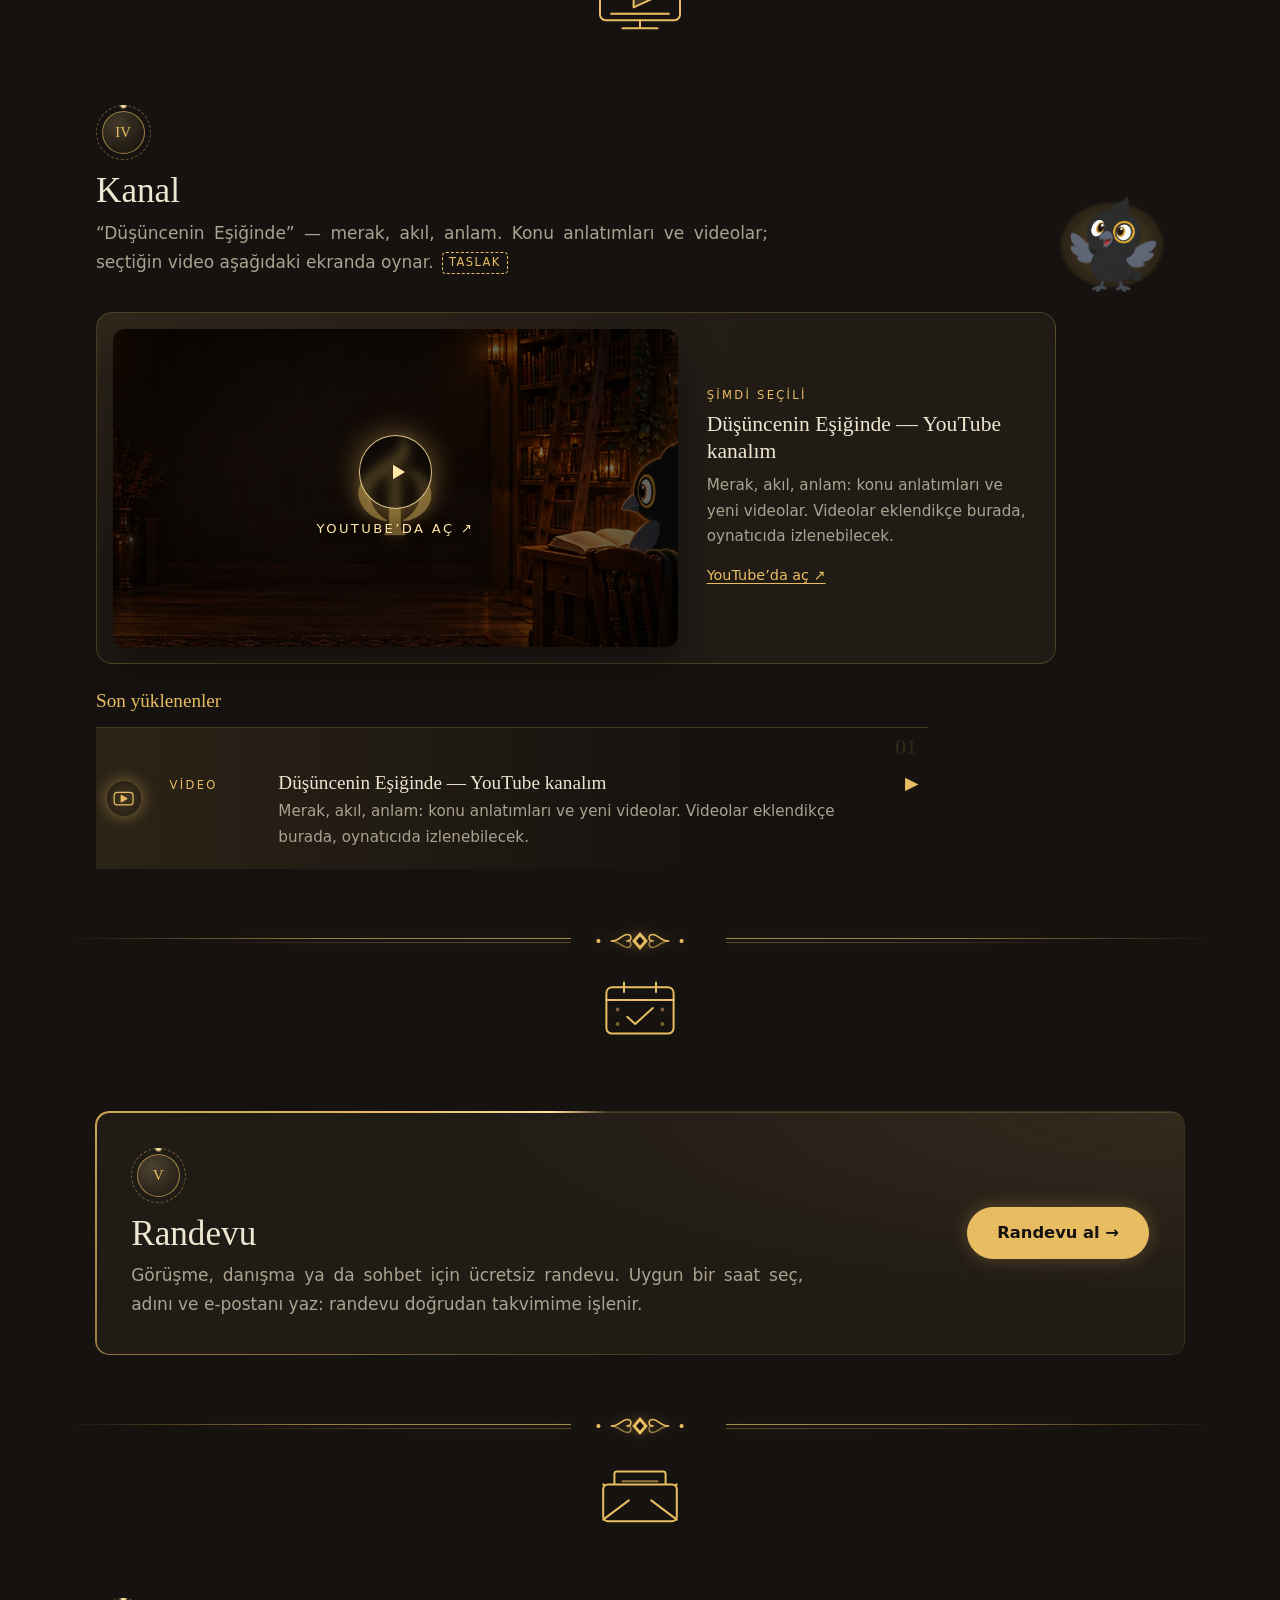
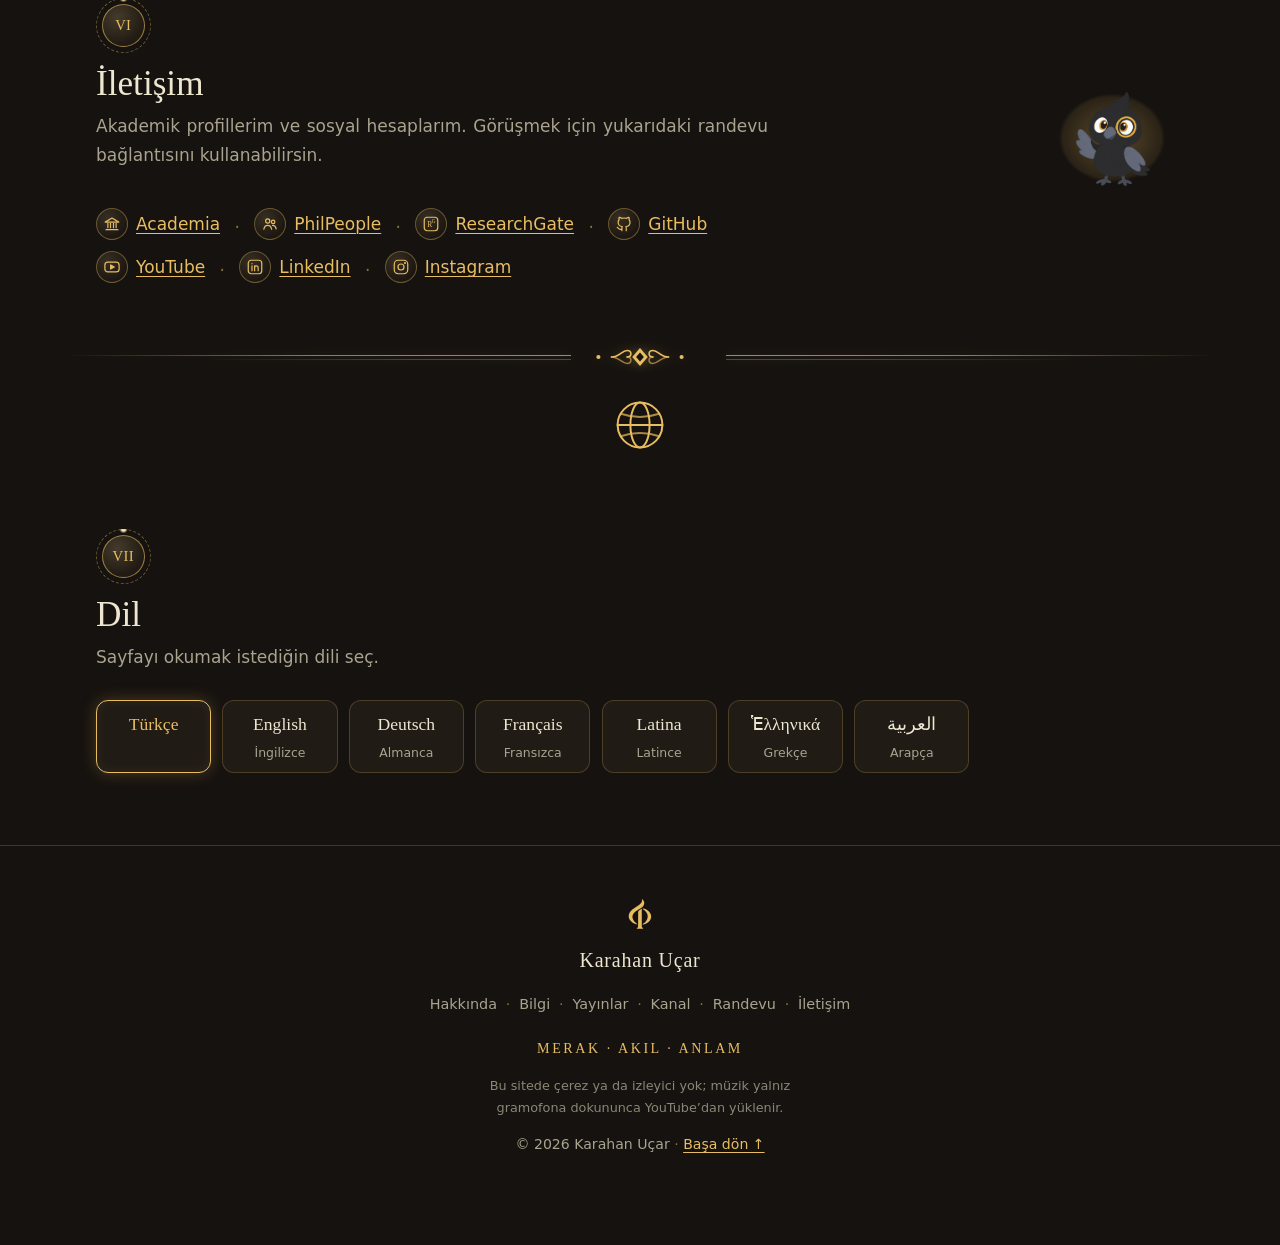
==== commit 904a7891: "Kabin videosu dikişsiz döngü: son saniyede ilk kareyle aynı görsele söner, başa sarılır Co-Authored-" ====
--- a/karahanucar-com/index.html
+++ b/karahanucar-com/index.html
@@ -43,7 +43,7 @@
   }
   </script>
   <link rel="preload" as="image" href="assets/gpt/maskotlu-kutuphane.webp" fetchpriority="high">
-  <link rel="stylesheet" href="css/style.css?v=20260927d">
+  <link rel="stylesheet" href="css/style.css?v=20260927e">
   <link rel="stylesheet" href="css/sahne.css?v=20260927a">
   <script>document.documentElement.classList.add("js");
     /* Tema: ay/güneş tıklamasıyla seçilen gündüz hâli, boyamadan önce uygulanır (yanıp sönme olmasın) */
@@ -144,7 +144,7 @@
         <img src="assets/gpt/kabin-maskot-koltuk-v3.webp" alt="" width="1915" height="821" loading="lazy" decoding="async">
         <!-- Seedance animasyonu: maskot sayfa çevirir, şömine/mumlar titrer, gramofondan notalar çıkar.
              Görünür olunca yüklenir; önce yerel dosya, yoksa Higgsfield bağlantısı. Hareket azaltılmışsa durağan görsel kalır. -->
-        <video class="kabin-video" muted loop playsinline preload="none" aria-hidden="true" tabindex="-1"
+        <video class="kabin-video" muted playsinline preload="none" aria-hidden="true" tabindex="-1"
                data-kaynaklar="assets/video/kabin-maskot-gramofon.mp4 https://d8j0ntlcm91z4.cloudfront.net/user_3Jcviuh0jli0uOYsJXGfqvG22US/hf_20260924_164852_c2da18d7-876d-4304-bf3c-947040f3602d.mp4"></video>
         <div class="k-somine"></div>
         <div class="k-lamba"></div>
@@ -433,7 +433,7 @@
 <script src="js/tema.js?v=20260927a"></script>
 <script src="js/logo-ciz.js?v=20260927b" defer></script>
 <script src="js/randevu.js?v=20260927a" defer></script>
-<script src="js/kabin-video.js?v=20260927b" defer></script>
+<script src="js/kabin-video.js?v=20260927c" defer></script>
 <script src="js/kutuphane.js?v=20260927a"></script>
 <script src="js/arsiv.js?v=20260927a"></script>
 <script src="js/sozlukce.js?v=20260927a"></script>
--- a/karahanucar-com/css/style.css
+++ b/karahanucar-com/css/style.css
@@ -305,6 +305,7 @@
 @media (max-width: 46rem) { .kabin { height: auto; aspect-ratio: 1916 / 821; } .kabin-in { position: relative; top: auto; left: auto; width: 100%; transform: none; } }
 .kabin-video { position: absolute; inset: 0; width: 100%; height: 100%; object-fit: cover; opacity: 0; transition: opacity 1.4s ease; pointer-events: none; }
 .kabin-in.oynuyor .kabin-video { opacity: 1; }
+.kabin-in.oynuyor .kabin-video.sonum { opacity: 0; transition: opacity 1s ease-in-out; }
 .kabin-in.oynuyor .k-somine, .kabin-in.oynuyor .k-lamba, .kabin-in.oynuyor .k-kar { opacity: 0; transition: opacity 1.4s ease; }
 .k-somine, .k-lamba, .k-kar { position: absolute; pointer-events: none; }
 .k-somine { left: 4%; top: 46%; width: 17%; height: 32%; animation: somine 3.6s linear infinite;
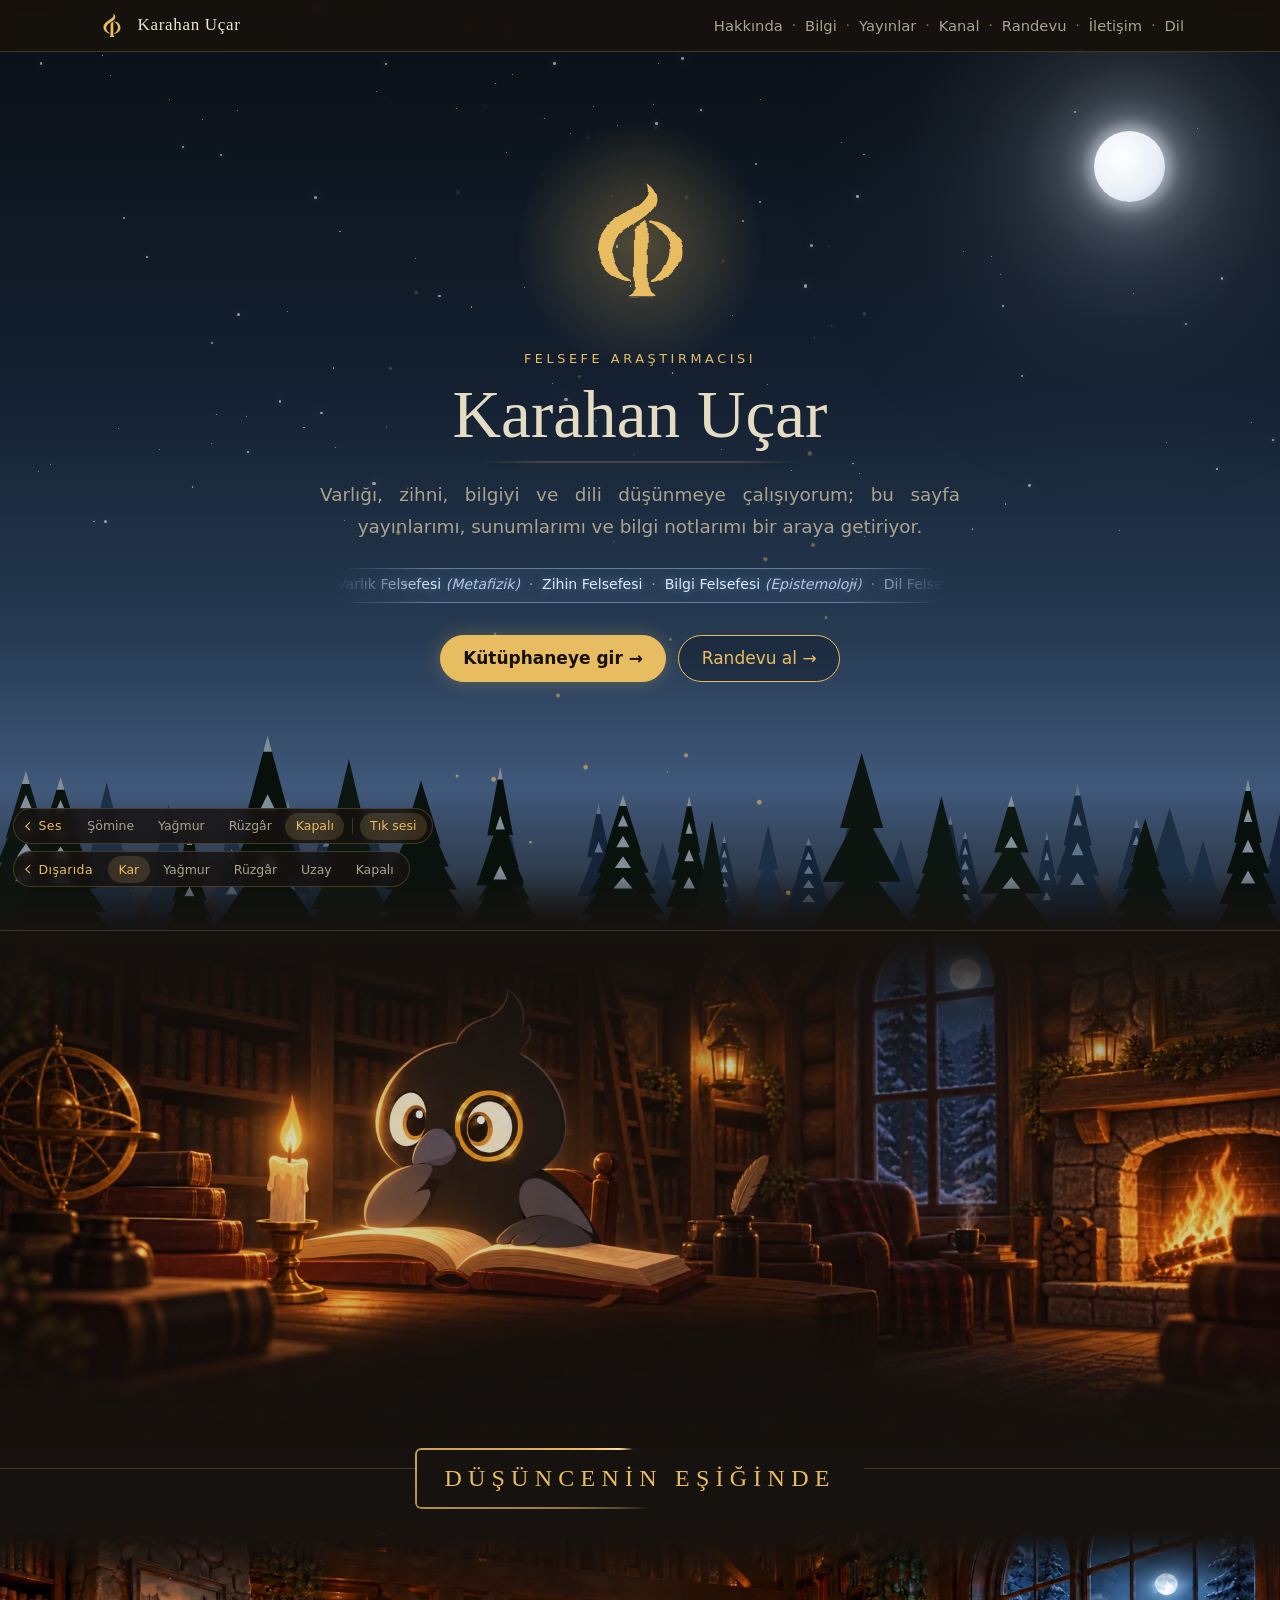
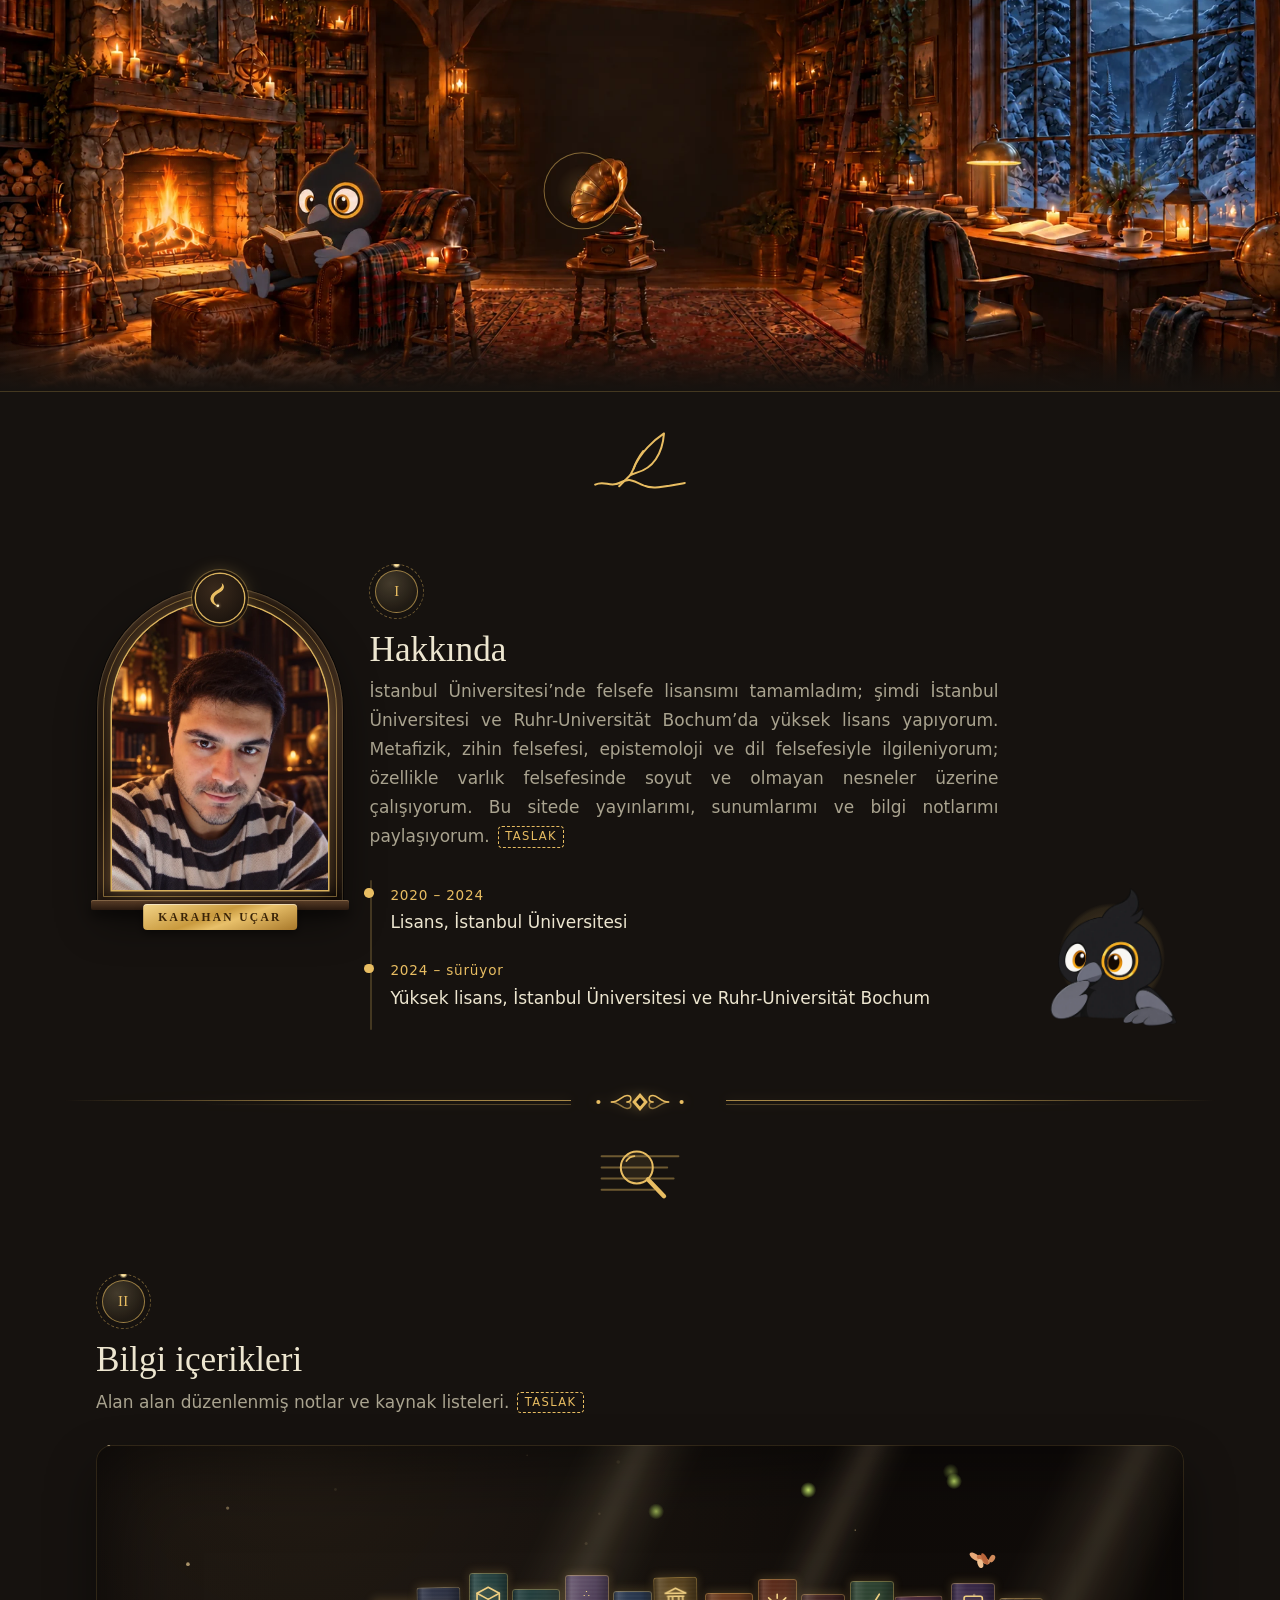
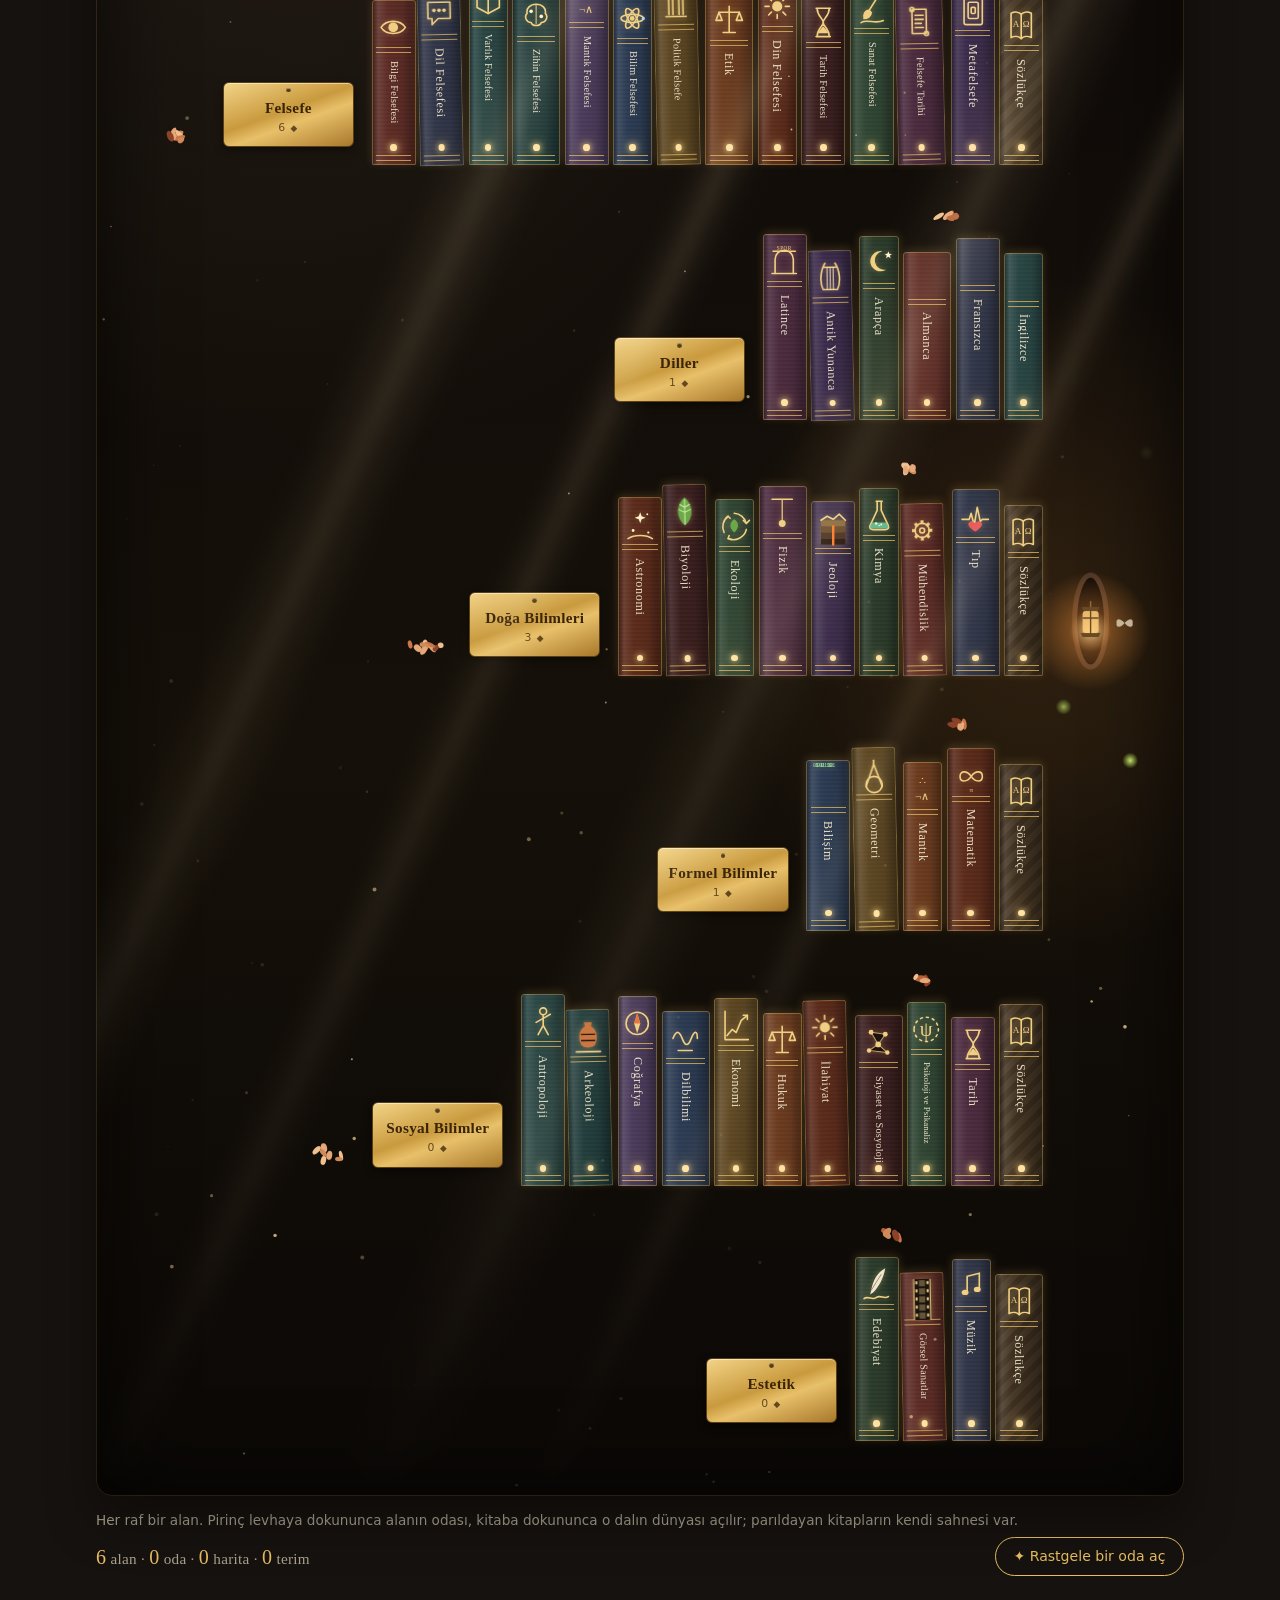
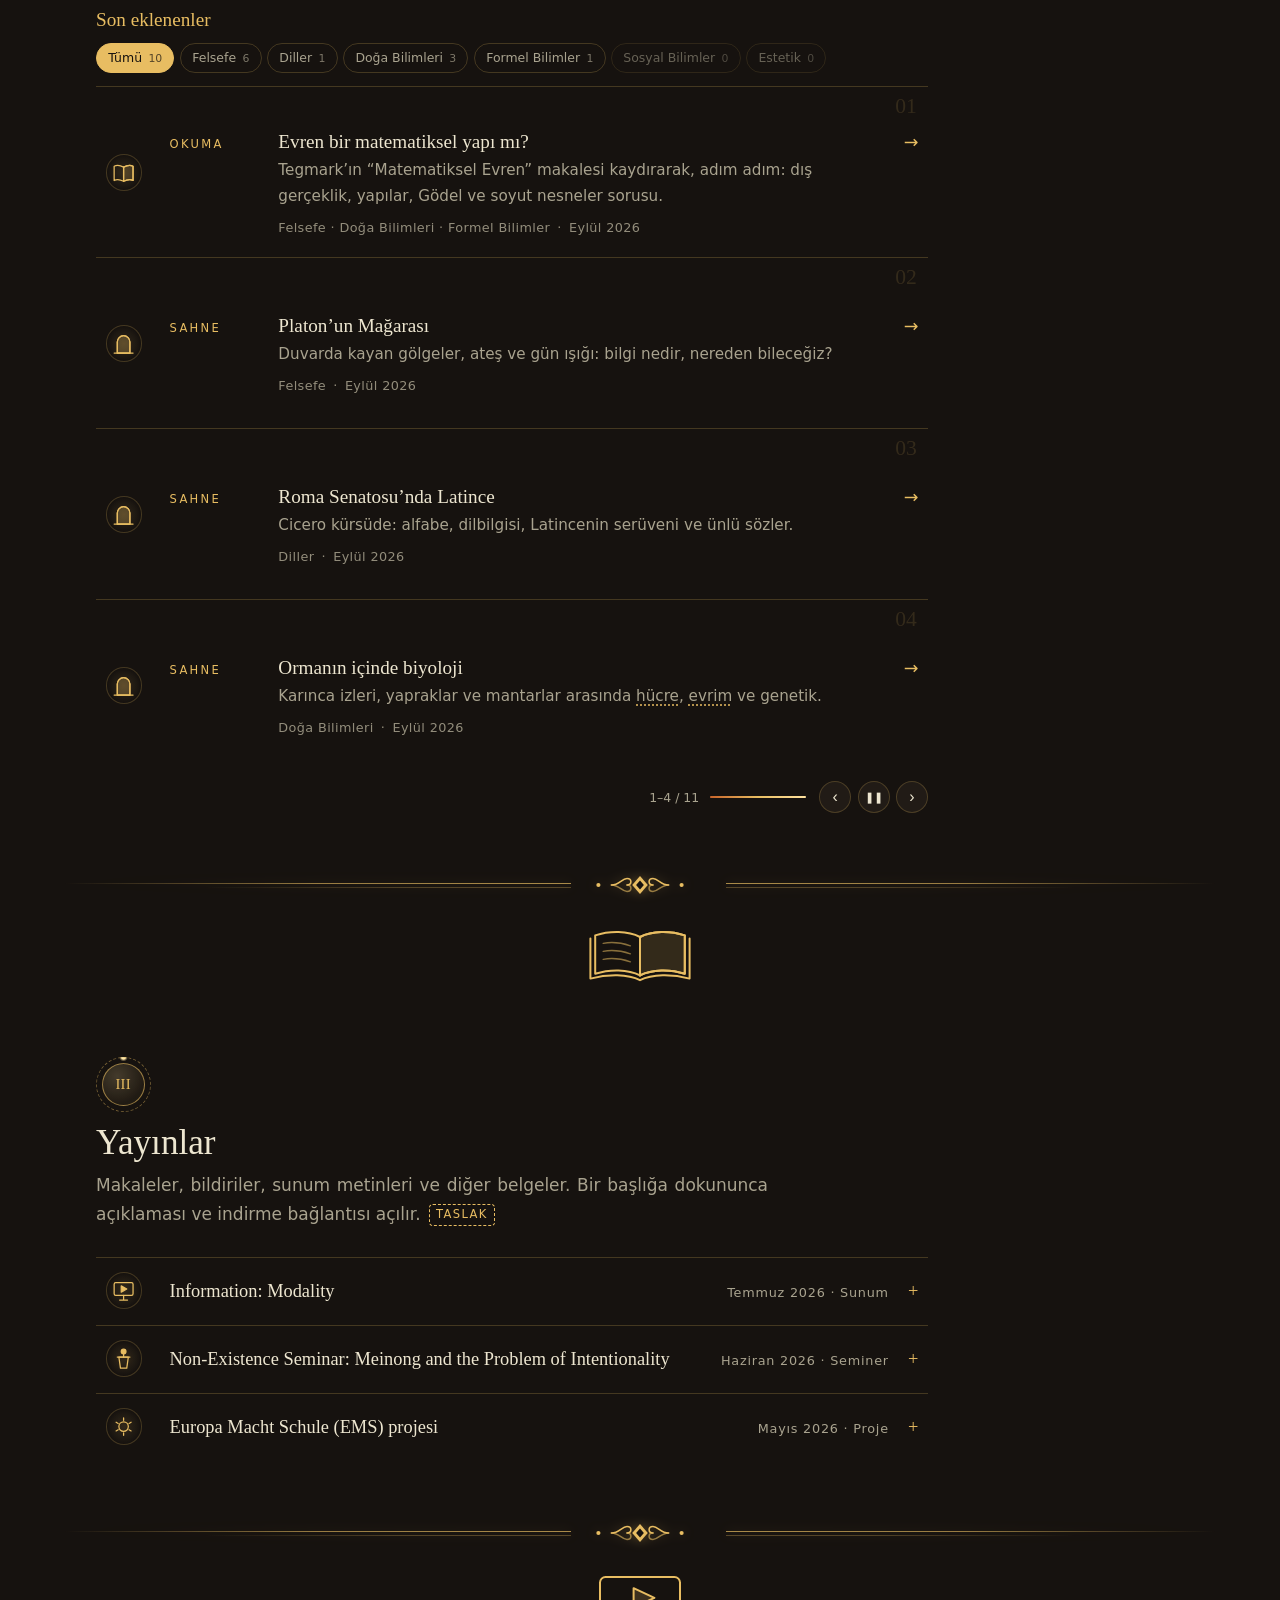
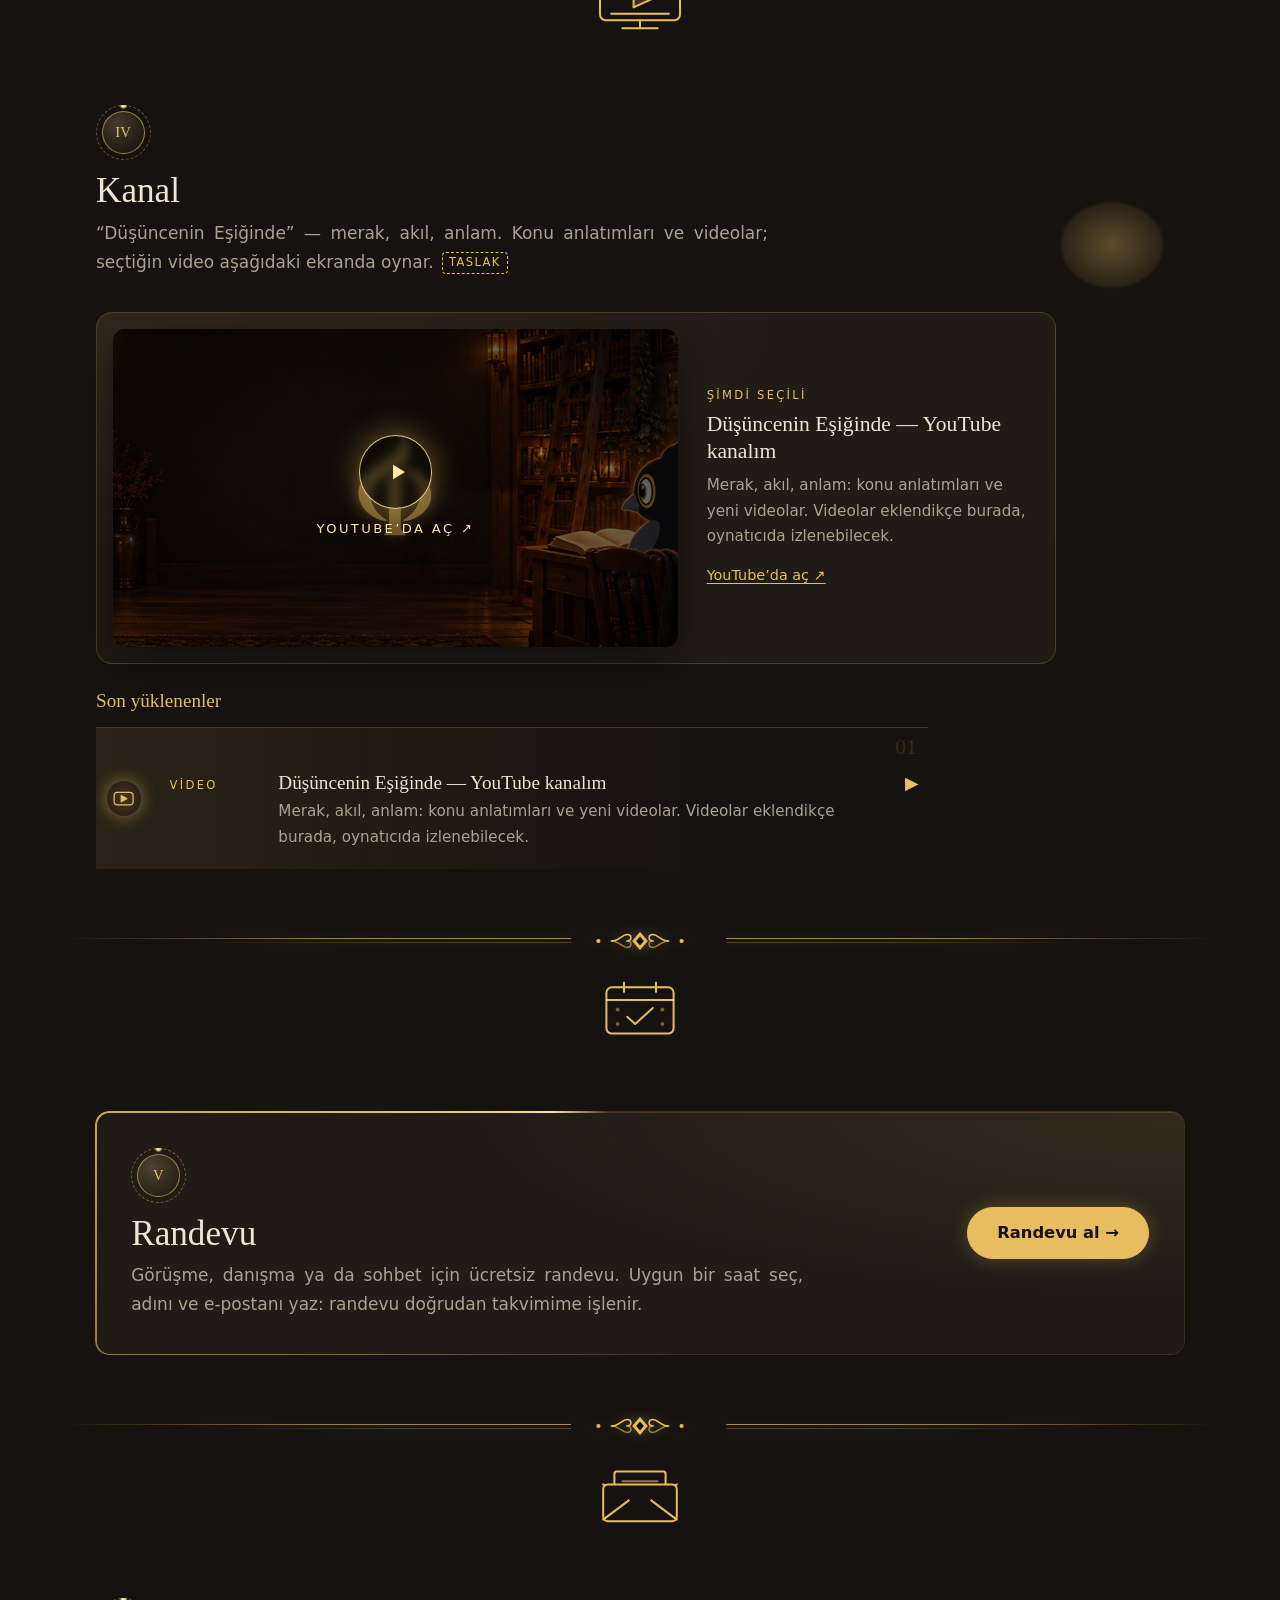
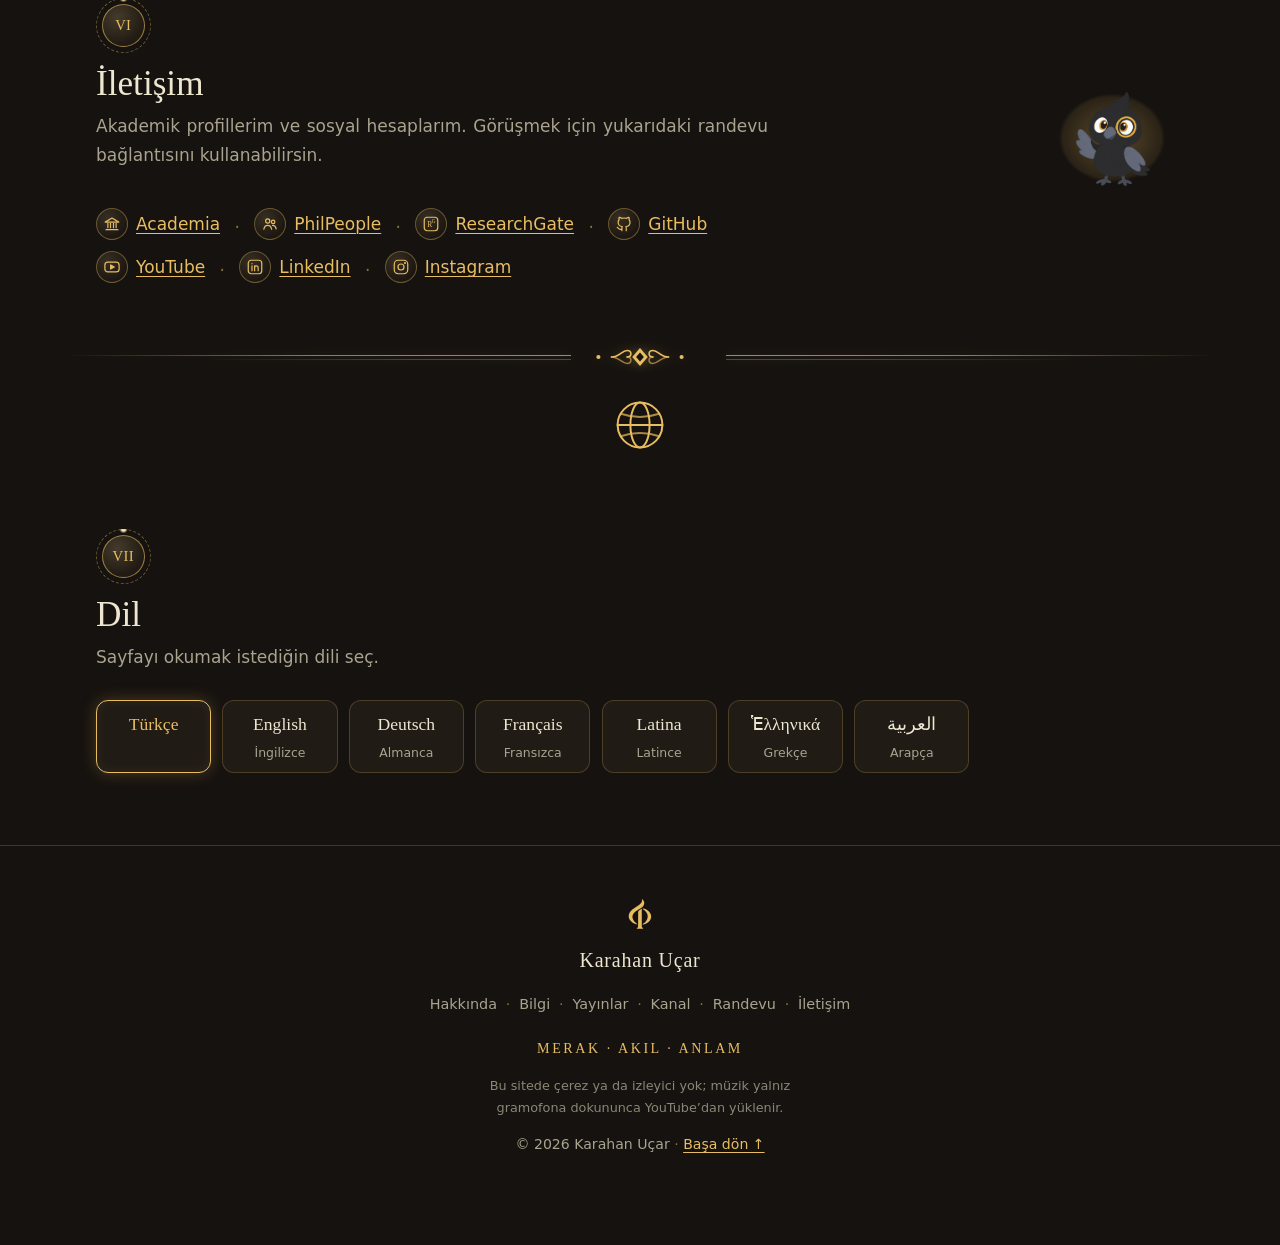
==== commit 3e44c69b: "Kabin animasyonu: son sürüm (sabit kamera, yalnız göz kırpma ve yatay baş hareketi, notalar yalnız g" ====
--- a/karahanucar-com/index.html
+++ b/karahanucar-com/index.html
@@ -145,7 +145,7 @@
         <!-- Seedance animasyonu: maskot sayfa çevirir, şömine/mumlar titrer, gramofondan notalar çıkar.
              Görünür olunca yüklenir; önce yerel dosya, yoksa Higgsfield bağlantısı. Hareket azaltılmışsa durağan görsel kalır. -->
         <video class="kabin-video" muted playsinline preload="none" aria-hidden="true" tabindex="-1"
-               data-kaynaklar="assets/video/kabin-maskot-gramofon.mp4 https://d8j0ntlcm91z4.cloudfront.net/user_3Jcviuh0jli0uOYsJXGfqvG22US/hf_20260924_164852_c2da18d7-876d-4304-bf3c-947040f3602d.mp4"></video>
+               data-kaynaklar="assets/video/kabin-maskot-gramofon.mp4 https://d8j0ntlcm91z4.cloudfront.net/user_3Jcviuh0jli0uOYsJXGfqvG22US/hf_20260924_171253_2c1fd796-0c16-4764-b10a-83e1f62e24a7.mp4"></video>
         <div class="k-somine"></div>
         <div class="k-lamba"></div>
         <div class="k-kar"></div>
